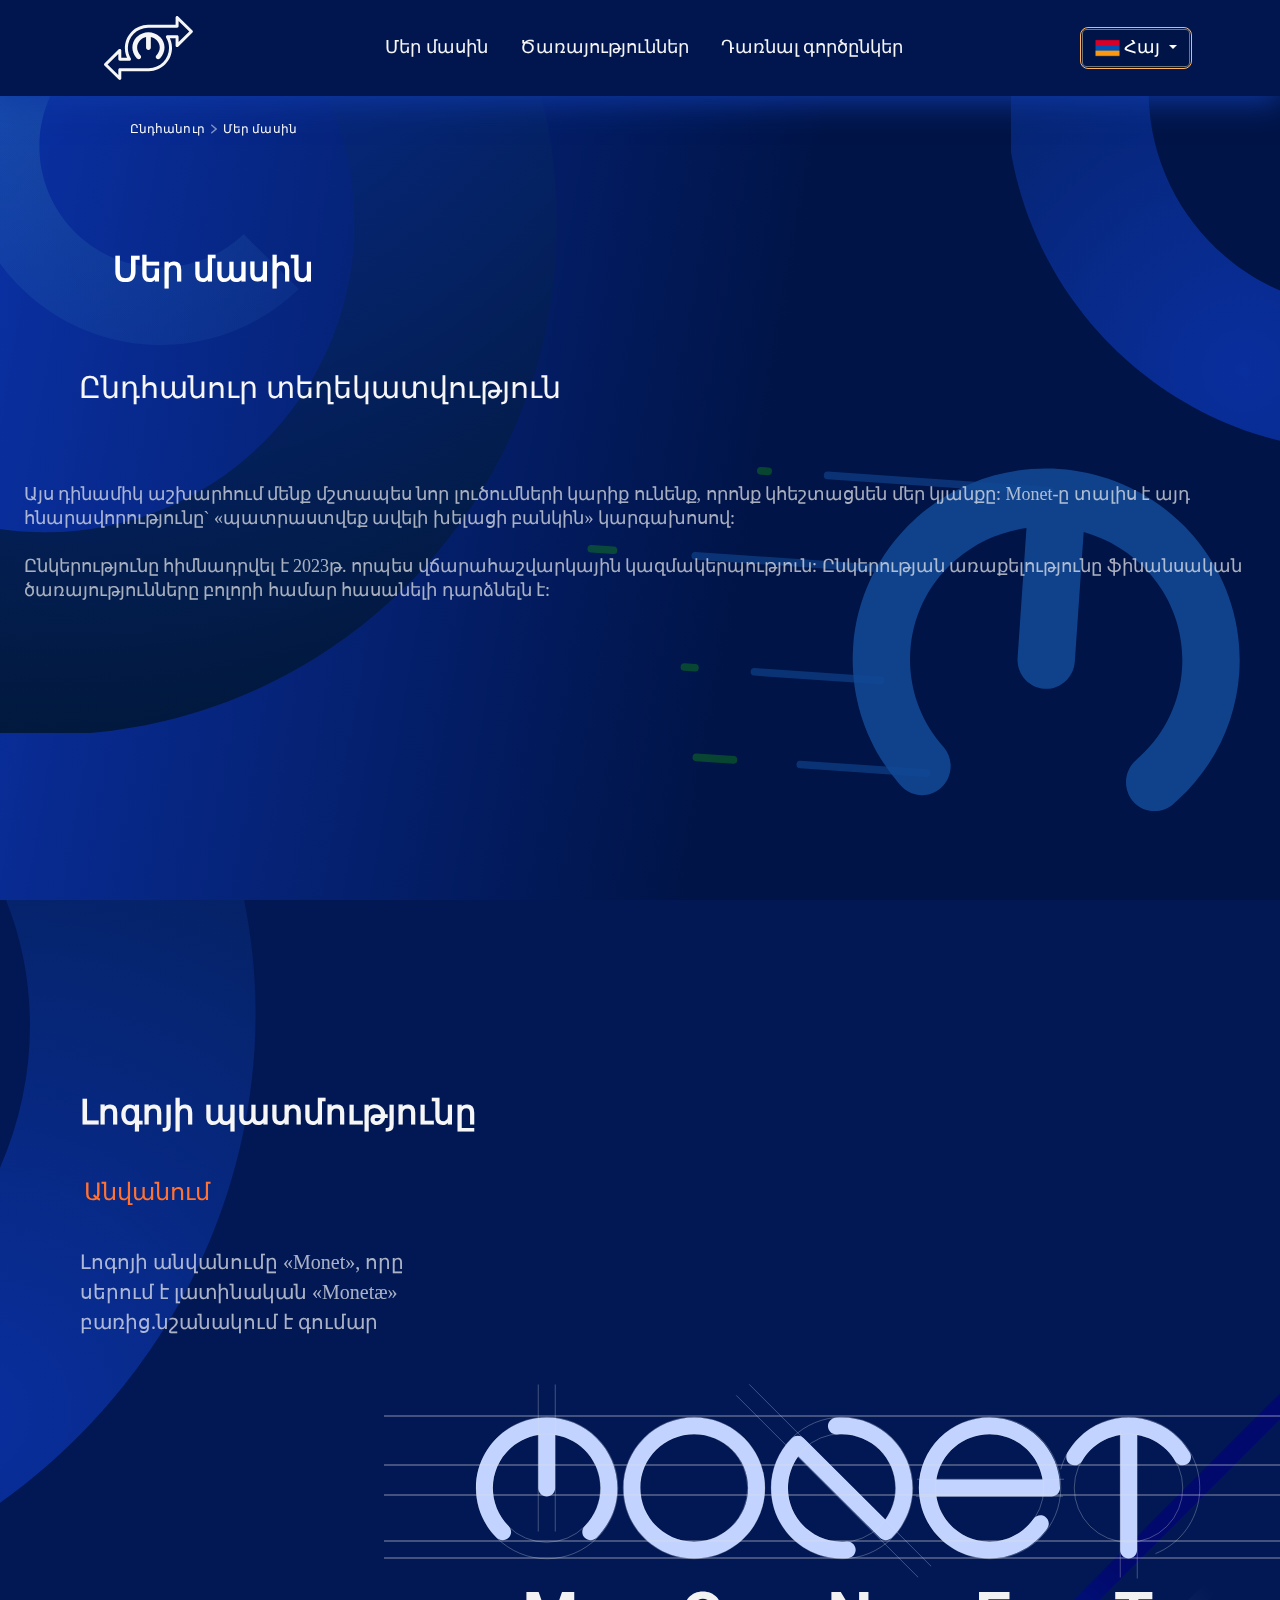
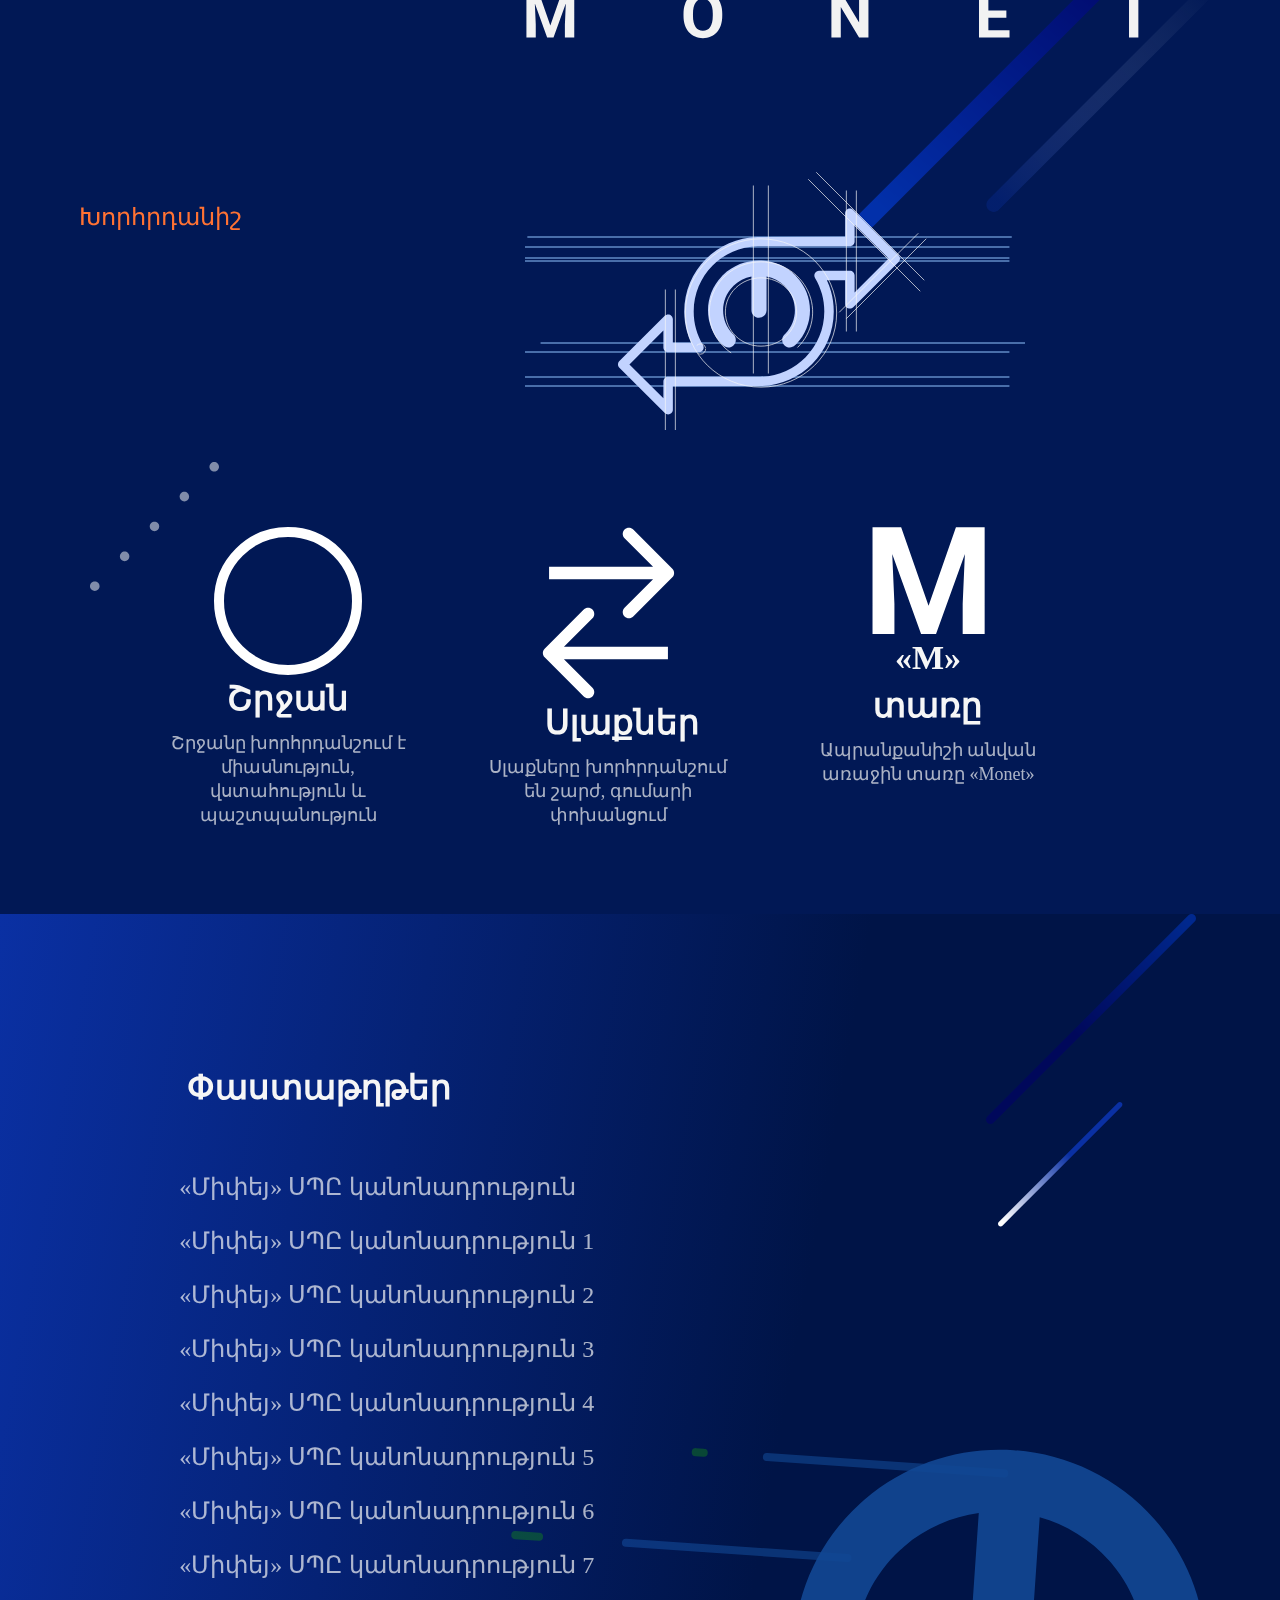
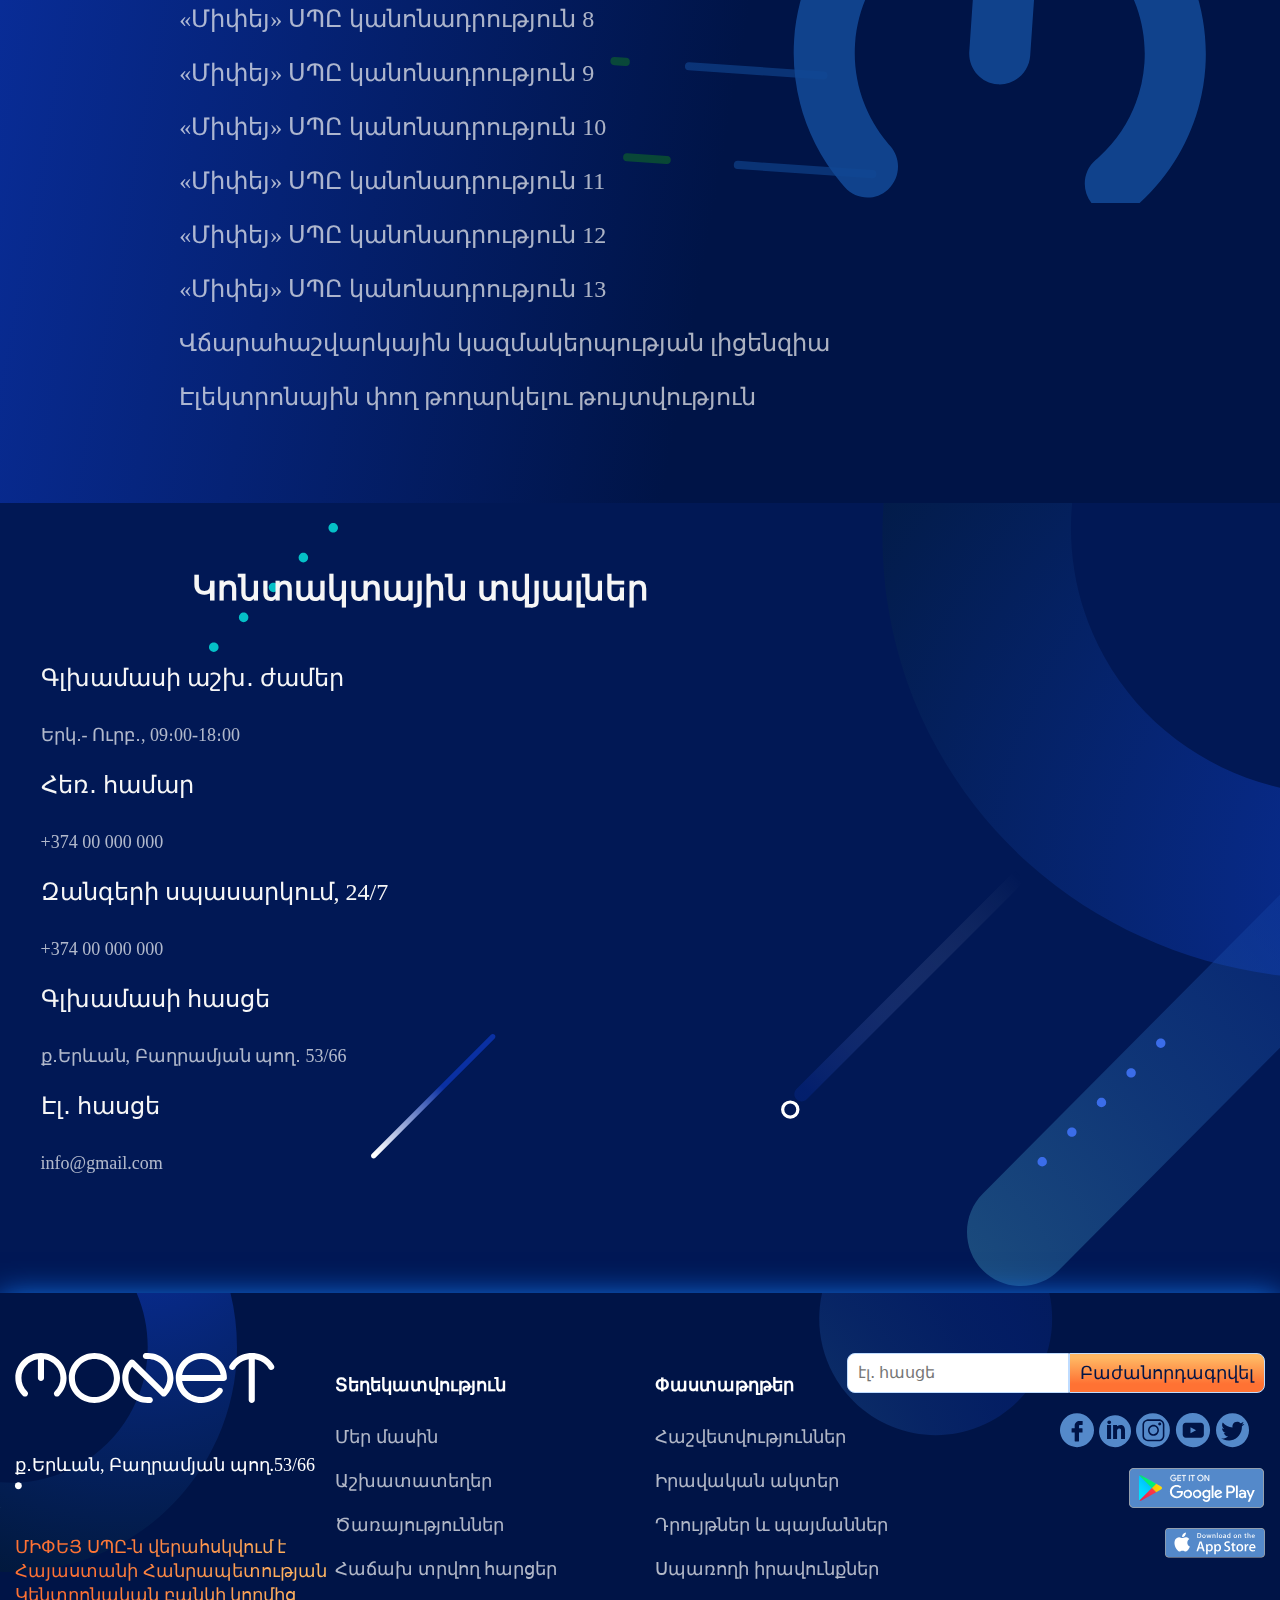
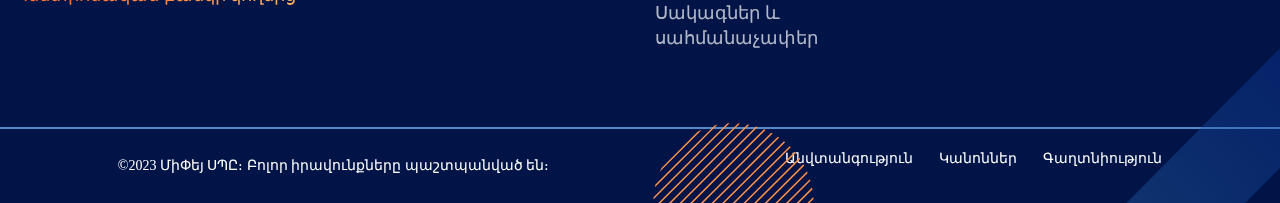
==== about.html @ 0ef6cd34 "kk" ====
<!DOCTYPE html>
<html lang="en">
  <head>
    <meta charset="UTF-8" />
    <meta name="viewport" content="width=device-width, initial-scale=1.0" />
    <link rel="stylesheet" href="./sources/Mardoto-Italic.glyphs" />
    <link rel="stylesheet" href="./sources/Mardoto-Roman.glyphs" />
    <link rel="icon" href="./img/LogoMonet.svg" type="Monet" />
    <link rel="stylesheet" href="./style/style.css" asp-append-version="true" />
    <link
      rel="stylesheet"
      href="./style/bootstrap.min.css"
      asp-append-version="true"
    />
    <title>Մեր մասին</title>
  </head>

  <body>
    <header class="wrapper-header">
      <div class="wrapper-navbar">
       
        <div class="logo">
          <a href="./index.html">
            <img src="./img/LogoMonet.svg" alt="Monet-logo" />
          </a>
        </div>
        <ul class="links">
          <li><a href="./about.html">Մեր մասին</a></li>
          <li><a href="#">Ծառայություններ</a></li>
          <li><a href="./partner.html">Դառնալ գործընկեր</a></li>
        </ul>
        <div class="dropdown">
          <button
            class="btn btn-secondary dropdown-toggle btn-oldClick"
            type="button"
            data-toggle="dropdown"
            aria-expanded="false"
          >
            <img src="./img/arm.svg" alt="/Flag/Armenia" />

            <span>Հայ</span>
          </button>
          <div class="dropdown-menu">
            <button class="dropdown-item" type="button">
              <img src="./img/us.svg" alt="/Flag/Armenia" />
              <span>Eng</span>
            </button>
            <button class="dropdown-item" type="button">
              <img src="./img/ru.svg" alt="/Flag/Armenia" />
              <span>Rus</span>
            </button>
          </div>
        </div>
        <div class="toggle-btn">
          <img src="./img/Frame65.png" alt="Menu-bars" class="openIcon" />
        </div>







        <div class="wrapper-dropdown-menu">
          <div class="wrapper-open-lenguage ">
            <div class="nav-toggle">
              <div class="toggle-botton">
              <img src="./img/Menuversion.png" alt="">
              </div>
            </div>
            
            <div class="overlay">
              <nav class="main-nav">
                <ul>
                  <li><a href="#">Home</a></li>
                  <li><a href="#">About</a></li>
                  <li><a href="#">Blog</a></li>
                  <li><a href="#">Work</a></li>
                  <li><a href="#">Contact</a></li>
                </ul>
              </nav>
            </div>
          </div>
        </div>
      </div>
    </header>

    <section class="container-about">
      <div class="wrapper-aboute">
        <div class="erapper-ellips-aboute"></div>
        <div class="wrapper-radius1"></div>
        <div class="wrapper-radius2"></div>
        <div class="wrapper-radius3"></div>
        <div class="container container-abouteClick">
          <div class="row">
            <div class="col-sm-4">
              <ul class="wrapper-abouteMenu">
                <li><a href="./index.html">Ընդհանուր</a></li>
                <li>
                  <img src="./img/aboute/slag001.svg" alt="/image/slag" />
                </li>
                <li><a href="./about.html">Մեր մասին</a></li>
              </ul>
            </div>
          </div>
        </div>
        <div class="wrapper-abouteFlex">
          <div class="container">
            <div class="row">
              <div class="col-sm-4 wrapper-abouteText">
                <h1>Մեր մասին</h1>
              </div>
            </div>
          </div>
          <div class="container">
            <div class="row">
              <div class="col-sm-6 wrapper-abouteOldInfo">
                <h1>Ընդհանուր տեղեկատվություն</h1>
              </div>
            </div>
          </div>
          <div class="container">
            <div class="row">
              <div class="col-sm-12 wrapper-abouteDinamick">
                <span
                  >Այս դինամիկ աշխարհում մենք մշտապես նոր լուծումների կարիք
                  ունենք, որոնք կհեշտացնեն մեր կյանքը: Monet-ը տալիս է այդ
                  հնարավորությունը` «պատրաստվեք ավելի խելացի բանկին» կարգախոսով:
                  <br />
                  <br />
                  Ընկերությունը հիմնադրվել է 2023թ. որպես վճարահաշվարկային
                  կազմակերպություն: Ընկերության առաքելությունը ֆինանսական
                  ծառայությունները բոլորի համար հասանելի դարձնելն է:</span
                >
              </div>
            </div>
          </div>
        </div>
      </div>
    </section>

    <section class="wrapper-memoLogo">
      <div class="content-logomem">
        <div class="wrapper-radius2001"></div>
        <div class="wrapper-radius2002"></div>
        <div class="wrapper-radius2003"></div>
        <div class="wrapper-radius2004"></div>
        <div class="container">
          <div class="wrapper-aboutLogo-info">
            <div class="container">
              <div class="row">
                <div class="col-sm-4 containerLogo-about">
                  <h1>Լոգոյի պատմությունը</h1>
                </div>
              </div>
            </div>
            <div class="container">
              <div class="row">
                <div class="col-sm-4 containerText-aboutLogo">
                  <h1>Անվանում</h1>
                </div>
              </div>
            </div>
            <div class="container">
              <div class="row">
                <div class="col-sm-4 content-colspanwrapper">
                  <span
                    >Լոգոյի անվանումը «Monet», որը սերում է լատինական «Monetæ»
                    բառից.նշանակում է գումար</span
                  >
                </div>
              </div>
            </div>
          </div>
          <div class="containerLogo-monet"></div>
          <div class="container">
            <div class="row">
              <div class="col-sm-12 content-Symbol">
                <h1>Խորհրդանիշ</h1>
              </div>
            </div>
          </div>
          <div class="wrapperSlag-Monet"></div>
          <div class="container-Gridthemolates">
            <div class="container">
              <div class="row row-cols-1 row-cols-sm-2 row-cols-md-4">
                <div class="col">
                  <div class="container">
                    <div class="row">
                      <div class="col colspanImage-flex">
                        <img
                          src="./img/aboute/borderRadius-ellips.svg"
                          alt="/imag/ellips"
                          class="aboutellips"
                        />
                      </div>
                      <div class="w-100"></div>
                      <div class="col contenrBorder-radiustext">
                        <h1>Շրջան</h1>
                      </div>
                      <div class="w-100"></div>
                      <div class="col colspanoll-conten">
                        <span
                          >Շրջանը խորհրդանշում է միասնություն, վստահություն և
                          պաշտպանություն</span
                        >
                      </div>
                    </div>
                  </div>
                </div>
                <div class="col">
                  <div class="container">
                    <div class="row">
                      <div class="col colspanImage-flex">
                        <img
                          src="./img/aboute/left-rigth.svg"
                          alt="/imag/ellips"
                          class="aboutellips"
                        />
                      </div>
                      <div class="w-100"></div>
                      <div class="col contenrBorder-radiustext">
                        <h1>Սլաքներ</h1>
                      </div>
                      <div class="w-100"></div>
                      <div class="col colspanoll-conten">
                        <span
                          >Սլաքները խորհրդանշում են շարժ, գումարի
                          փոխանցում</span
                        >
                      </div>
                    </div>
                  </div>
                </div>
                <div class="col">
                  <div class="container">
                    <div class="row">
                      <div class="col colspanImage-flex">
                        <img
                          src="./img/aboute/M.svg"
                          alt="/imag/ellips"
                          class="aboutellips"
                        />
                      </div>
                      <div class="w-100"></div>
                      <div class="col contenrBorder-radiustext">
                        <h1>«M» տառը</h1>
                      </div>
                      <div class="w-100"></div>
                      <div class="col colspanoll-conten">
                        <span>Ապրանքանիշի անվան առաջին տառը «Monet»</span>
                      </div>
                    </div>
                  </div>
                </div>
              </div>
            </div>
          </div>
        </div>
      </div>
    </section>

    <section class="container-documents">
      <div class="wrapper-about-document">
        <div class="wrapper-backImage">
          <div class="documentimage-content"></div>
          <div class="aboute-vector"></div>
          <div class="aboute-vectore1"></div>
        </div>
        <div class="wrapper-aboute-menuHub">
          <h1>Փաստաթղթեր</h1>
          <ul class="navbar-menu-aboute">
            <li>
              <a
                href="./կանոնադրություն/Charter_of_LLC_Mepay.pdf"
                download="Charter_of_LLC_Mepay_in_the_new_edition"
                >«Միփեյ» ՍՊԸ կանոնադրություն</a
              >
            </li>
            <li>
              <a
                href="./կանոնադրություն/Charter_of_LLC_Mepay_in_the_new_edition.pdf"
                download="/կանոնադրություն/Charter_of_LLC_Mepay_in_the_new_edition"
                >«Միփեյ» ՍՊԸ կանոնադրություն 1</a
              >
            </li>
            <li>
              <a
                href="./կանոնադրություն/Charter_of_LLC_Mepay_in_the_new_edition_2.pdf"
                download="/կանոնադրություն/Charter_of_LLC_Mepay_in_the_new_edition2.pdf"
                >«Միփեյ» ՍՊԸ կանոնադրություն 2</a
              >
            </li>
            <li>
              <a
                href="./կանոնադրություն/Charter_of_LLC_Mepay_in_the_new_edition_3.pdf"
                download="/կանոնադրություն/Charter_of_LLC_Mepay_in_the_new_edition2.pdf"
                >«Միփեյ» ՍՊԸ կանոնադրություն 3</a
              >
            </li>
            <li>
              <a
                href="./կանոնադրություն/Charter_of_LLC_Mepay_in_the_new_edition_4.pdf"
                download="/կանոնադրություն/Charter_of_LLC_Mepay_in_the_new_edition3.pdf"
                >«Միփեյ» ՍՊԸ կանոնադրություն 4</a
              >
            </li>
            <li>
              <a
                href="./կանոնադրություն/Charter_of_LLC_Mepay_in_the_new_edition_5.pdf"
                download="/կանոնադրություն/Charter_of_LLC_Mepay_in_the_new_edition4.pdf"
                >«Միփեյ» ՍՊԸ կանոնադրություն 5</a
              >
            </li>
            <li>
              <a
                href="./կանոնադրություն/Charter_of_LLC_Mepay_in_the_new_edition_6.pdf"
                download="/կանոնադրություն/Charter_of_LLC_Mepay_in_the_new_edition5.pdf"
                >«Միփեյ» ՍՊԸ կանոնադրություն 6</a
              >
            </li>
            <li>
              <a
                href="./կանոնադրություն/Charter_of_LLC_Mepay_in_the_new_edition_7.pdf"
                download="/կանոնադրություն/Charter_of_LLC_Mepay_in_the_new_edition6.pdf"
                >«Միփեյ» ՍՊԸ կանոնադրություն 7</a
              >
            </li>
            <li>
              <a
                href="./կանոնադրություն/Charter_of_LLC_Mepay_in_the_new_edition_8.pdf"
                download="/կանոնադրություն/Charter_of_LLC_Mepay_in_the_new_edition7.pdf"
                >«Միփեյ» ՍՊԸ կանոնադրություն 8</a
              >
            </li>
            <li>
              <a
                href="./կանոնադրություն/Charter_of_LLC_Mepay_in_the_new_edition_9.pdf"
                download="/կանոնադրություն/Charter_of_LLC_Mepay_in_the_new_edition8.pdf"
                >«Միփեյ» ՍՊԸ կանոնադրություն 9</a
              >
            </li>
            <li>
              <a
                href="./կանոնադրություն/Charter_of_LLC_Mepay_in_the_new_edition_10.pdf"
                download="/կանոնադրություն/Charter_of_LLC_Mepay_in_the_new_edition9.pdf"
                >«Միփեյ» ՍՊԸ կանոնադրություն 10</a
              >
            </li>
            <li>
              <a
                href="./կանոնադրություն/Charter_of_LLC_Mepay_in_the_new_edition_11.pdf"
                download="/կանոնադրություն/Charter_of_LLC_Mepay_in_the_new_edition10.pdf"
                >«Միփեյ» ՍՊԸ կանոնադրություն 11</a
              >
            </li>
            <li>
              <a
                href="./կանոնադրություն/Charter_of_LLC_Mepay_in_the_new_edition_12.pdf"
                download="/կանոնադրություն/Charter_of_LLC_Mepay_in_the_new_edition11.pdf"
                >«Միփեյ» ՍՊԸ կանոնադրություն 12</a
              >
            </li>
            <li>
              <a
                href="./կանոնադրություն/Charter_of_LLC_Mepay_in_the_new_edition_13.pdf"
                download="/կանոնադրություն/Charter_of_LLC_Mepay_in_the_new_edition12.pdf"
                >«Միփեյ» ՍՊԸ կանոնադրություն 13</a
              >
            </li>
            <li>
              <a
                href="./կանոնադրություն/License_for_money_transfer.pdf"
                download="կանոնադրություն/License_for_money_transfer"
                >Վճարահաշվարկային կազմակերպության լիցենզիա</a
              >
            </li>
            <li>
              <a
                href="./կանոնադրություն/Permission_to_issue_electronic_money.pdf"
                download="կանոնադրություն/Permission_to_issue_electronic_money"
                >Էլեկտրոնային փող թողարկելու թույտվություն</a
              >
            </li>
          </ul>
        </div>
      </div>
    </section>

    <section class="container-contacts">
      <div class="wrapper-contacts-info">
        <div class="container-contacts-image">
          <div class="wrapper-group0010"></div>
          <div class="wrapper-group0011"></div>
          <div class="wrapper-group0012"></div>
          <div class="wrapper-group0013"></div>
          <div class="wrapper-group0014"></div>
          <div class="wrapper-group0015"></div>
          <div class="wrapper-group0016"></div>
        </div>
        <div class="container-menu-hub">
          <h1>Կոնտակտային տվյալներ</h1>
          <div class="content-hub">
            <div class="container content-colibure wrapper-colibure-info">
              <div class="row">
                <div class="col content-cont">
                  <h1>Գլխամասի աշխ․ ժամեր</h1>
                </div>
                <div class="w-100"></div>
                <div class="col colibure-content">
                  <span>Երկ․- Ուրբ․, 09։00-18։00</span>
                </div>
              </div>
              <div class="row">
                <div class="col content-cont">
                  <h1>Հեռ․ համար</h1>
                </div>
                <div class="w-100"></div>
                <div class="col colibure-content">
                  <span>+374 00 000 000</span>
                </div>
              </div>
              <div class="row">
                <div class="col content-cont">
                  <h1>Զանգերի սպասարկում, 24/7</h1>
                </div>
                <div class="w-100"></div>
                <div class="col colibure-content">
                  <span>+374 00 000 000</span>
                </div>
              </div>
              <div class="row">
                <div class="col content-cont">
                  <h1>Գլխամասի հասցե</h1>
                </div>
                <div class="w-100"></div>
                <div class="col colibure-content">
                  <span>ք․Երևան, Բաղրամյան պող․ 53/66</span>
                </div>
              </div>
              <div class="row">
                <div class="col content-cont">
                  <h1>Էլ․ հասցե</h1>
                </div>
                <div class="w-100"></div>
                <div class="col colibure-content">
                  <span>info@gmail.com</span>
                </div>
              </div>
            </div>
          </div>
        </div>
      </div>
    </section>

    <footer>
      <div class="container-footer">
        <div class="container">
          <div class="row">
            <div class="col-sm-12 wrapper-content-navheader">
              <div class="container">
                <div class="row row-cols-1 row-cols-sm-2 row-cols-md-4">
                  <div class="col container-adress">
                    <a href="./index.html">
                      <img
                        src="./img/logo-monet-footer.svg"
                        alt="/image/logo-monet"
                        class="logo-monet-footer"
                    /></a>
                    <h3 class="wrapper-adress">ք․Երևան, Բաղրամյան պող.53/66</h3>
                    <h3 class="wrapper-company">
                      ՄԻՓԵՅ ՍՊԸ-ն վերահսկվում է Հայաստանի Հանրապետության
                      Կենտրոնական բանկի կողմից
                    </h3>
                  </div>
                  <div class="col container-footer-menuHub">
                    <h3>Տեղեկատվություն</h3>
                    <ul class="container-footer-menu">
                      <li><a href="./about.html">Մեր մասին</a></li>
                      <li><a href="#">Աշխատատեղեր</a></li>
                      <li><a href="#">Ծառայություններ</a></li>
                      <li><a href="./asked.html">Հաճախ տրվող հարցեր</a></li>
                    </ul>
                  </div>
                  <div class="col container-footer-menuHub">
                    <h3>Փաստաթղթեր</h3>
                    <ul class="container-footer-menu">
                      <li><a href="./reports.html">Հաշվետվություններ</a></li>
                      <li><a href="./lawpage.html">Իրավական ակտեր</a></li>
                      <li><a href="./conditions.html">Դրույթներ և պայմաններ</a></li>
                      <li><a href="./consum.html">Սպառողի իրավունքներ</a></li>
                      <li><a href="./limit.html">Սակագներ և սահմանաչափեր</a></li>
                    </ul>
                  </div>
                  <div class="col">
                    <div
                      class="row container-hub-flexDirect wrapper-flexDirect"
                    >
                      <div class="col-sm-12">
                        <form action="" class="container-menu-form">
                          <input
                            type="email"
                            placeholder="էլ․ հասցե"
                            class="container-input-email"
                          />
                          <button><span>Բաժանորդագրվել</span></button>
                        </form>
                      </div>
                      <div class="col-sm-12">
                        <div class="container">
                          <div class="row row-cols-auto">
                            <div
                              class="col wrapper-hub-direction container-googleplay"
                            >
                              <a href="#">
                                <img
                                  src="./img/hub/facbook.svg"
                                  alt="/image/facebook"
                                  class="wrapper-facebook"
                                />
                              </a>
                              <a href="#">
                                <img
                                  src="./img/hub/linkdlin.svg"
                                  alt="/image/Linkdlin"
                                  class="wrapper-Linkdlin"
                                />
                              </a>
                              <a href="#">
                                <img
                                  src="./img/hub/instagram.svg"
                                  alt="/image/Instagram"
                                  class="wrapper-instagram"
                                />
                              </a>
                              <a href="#">
                                <img
                                  src="./img/hub/youtube.svg"
                                  alt="/image/Youtube"
                                  class="wrapper-youtube"
                                />
                              </a>
                              <a href="#">
                                <img
                                  src="./img/hub/twiter.svg"
                                  alt="/image/Twiter"
                                  class="wrapper-twiter"
                                />
                              </a>
                            </div>
                          </div>
                        </div>
                      </div>
                      <div class="col-sm-12 container-googleplay">
                        <a href="#">
                          <img
                            src="./img/hub/a.obv7nw-0.svg"
                            alt="/image/GooglePlay"
                            class="wrapper-googlePlay"
                          />
                        </a>
                      </div>
                      <div class="col-sm-12 container-googleplay">
                        <a href="#">
                          <img src="./img/hub/ff.svg" alt="/image"  class="hub-icon"/>
                        </a>
                      </div>
                    </div>
                  </div>
                </div>
              </div>
            </div>
            <div class="col-sm-12 wrapper-content-lineFotter"></div>
            <div class="col-sm-12 container-footer-textEnd">
              <span>©2023 ՄիՓեյ ՍՊԸ։ Բոլոր իրավունքները պաշտպանված են։</span>
              <ul class="footer-menu-hub">
                <li>
                  <a href="#">Անվտանգություն</a>
                </li>
                <li>
                  <a href="#">Կանոններ</a>
                </li>
                <li>
                  <a href="#">Գաղտնիություն</a>
                </li>
              </ul>
            </div>
          </div>
        </div>
        <img
          src="./img/fulelips.svg"
          alt="/image/footer"
          class="footer-images"
        />
        <img
          src="./img/footer-line.svg"
          alt="/image/line"
          class="footer-line"
        />
        <img
          src="./img/footer-radius.svg"
          alt="/image/radius"
          class="footer-radius"
        />
        <img
          src="./img/footer-end.svg"
          alt="/image/border"
          class="footer-end"
        />
      </div>
    </footer>
    <script src='./script/jquery-2.2.4.min.js'></script>
    <script src="./script/script.js" asp-append-version="true"></script>
    <script
      src="./script/jquery.slim.min.js"
      asp-append-version="true"
    ></script>
    <script src="./script/popper.min.js" asp-append-version="true"></script>
    <script src="./script/bootstrap.min.js" asp-append-version="true"></script>
  </body>
</html>
---- style/style.css ----
* {
  margin: 0;
  padding: 0;
  box-sizing: border-box;
}

li {
  list-style: none;
}

a {
  text-decoration: none;
}

.wrapper-header {
  position: relative;
  width: 100%;
  padding: 0.2rem rem;
  background: #01164e;
  box-shadow: 0px 4px 30px 0px #0f3aa6;
  z-index: 2;
}

.logo {
  cursor: pointer;
}

.logo a img {

  pointer-events: none;
  padding: 16px 16px;
}

.links li a {
  font-family: Montserrat arm;
  font-size: 18px;
  font-weight: 500;
  line-height: 22px;
  letter-spacing: 0em;
  text-align: left;
  color: #f6f6f6;
  text-decoration: none;
}

.links {
  margin-bottom: 0 !important;
}

.links li:hover a {
  color: #ffb763;
}

.links li:active a {
  color: #ff7233;
}

.wrapper-navbar {
  display: flex;
  align-items: center;
  justify-content: space-around;
  width: 100%;
  margin: 0 auto;
}

.wrapper-navbar .links {
  display: flex;
  gap: 2rem;
}

.wrapper-navbar .toggle-btn {
  cursor: pointer;
  display: none;
}

.dropdown-toggle span {
  font-family: Montserrat arm;
  font-size: 18px;
  font-weight: 500;
  line-height: 22px;
  letter-spacing: 0em;
  text-align: left;
  color: #ffffff;
}

.dropdown {
  background: linear-gradient(0deg, #001447, #001447),
    linear-gradient(0deg, #ffffff, #ffffff) !important;
  border: 1px solid #ffffff !important;
  border-radius: 8px !important;
  padding: 1px;
}

.dropdown {
  border: 1px solid #ffb25f !important;
}

.dropdown:hover {
  background: #ffb25f !important;
  border: 1px solid #ffb25f !important;
}

.dropdown:hover span {
  color: #001447;
}

.btn.btn-secondary {
  background: none !important;
}

.dropdown-menu {
  min-width: 7rem !important;
  transform: translate3d(0px, 43px, 0px);
  background: #ffffff !important;
  border: 1px solid #ffffff !important;
  border-radius: 8px !important;
  padding: 1px;
  text-align: center !important;
}

.dropdown-item span {
  width: 36px;
  min-height: 20px;
  font-family: Montserrat arm;
  font-size: 18px;
  font-weight: 500;
  line-height: 20px;
  letter-spacing: 0em;
  text-align: left;
  color: #212121;

}

.dropdown-item:hover {
  background: #FFB25F !important;
  border: 1px solid #FFB25F !important;
  border-radius: 5px !important;
}

.wrapper-dropdown-menu {
  position: absolute;
  right: 0;
  top: 70px;
  width: calc(80%);
  height: 0;
  background: #001447;
  overflow: hidden;
  transition: all 0.5s ease-in-out;
}

.wrapper-dropdown-menu.open {
  height: calc(85vh);
}

.closeIcon {
  display: none;
}




.wrapper-open-lenguage {
  display: flex;
  align-items: center;
  flex-direction: row-reverse;
  justify-content: space-between;
  padding: 15px 20px;
}

.wrapper-open-lenguage .dropdown-toggle {
  background: linear-gradient(0deg, #001447, #001447),
    linear-gradient(0deg, #ffffff, #ffffff) !important;
  border: 1px solid #ffffff !important;
  border-radius: 8px !important;
  padding: 1px;
}

.wrapper-open-lenguage .dropdown-toggle:hover {
  background: #ffb25f !important;
  border: 1px solid #ffb25f !important;
}

.closeIcon {
  cursor: pointer;
}

.wrapper-background {
  width: 100%;
  min-height: 739px;
  background-image: url(../img/background.svg);
  background-position: center;
  background-size: cover;
  background-repeat: no-repeat;
  position: relative;
  top: 0;
  left: 0;
  overflow: hidden;
}

.container-vector1 {
  position: absolute;
  width: 268px;
  top: 0;
  left: 0;
  pointer-events: none;
}

.container-vector2 {
  position: absolute;
  left: 0px;
  top: 0px;
  width: 480px;
  pointer-events: none;
}

.container-group {
  position: absolute;
  top: 40%;
  left: 53px;
  pointer-events: none;
}

.container-block-welcome {
  display: flex;
  flex-direction: column;
  align-items: flex-start;
  gap: 25px;
  position: absolute;
  top: 15%;
  left: 13%;
}

.container-block-welcome h3 {
  width: 639px;
  font-family: Montserrat arm;
  font-size: 48px;
  font-weight: 700;
  line-height: 59px;
  letter-spacing: 0em;
  text-align: left;
  z-index: 4;
  color: #f6f6f6;
  z-index: 1;
}

.container-block-welcome h2 {
  font-family: Montserrat arm;
  font-size: 48px;
  font-weight: 700;
  line-height: 56px;
  letter-spacing: 0em;
  text-align: left;
  color: #f6f6f6;
}

.container-welcome-text {
  display: flex;
  flex-direction: column;
  justify-content: flex-start;
  align-items: flex-start;
}

.container-block-welcome span {
  width: 500px;
  font-family: Montserrat arm;
  font-size: 20px;
  font-weight: 400;
  line-height: 26px;
  letter-spacing: 0.01em;
  text-align: left;
  color: #f6f6f6;
}

.container-block-welcome button {
  width: 288px;
  height: 44px;
  padding: 12px, 32px, 12px, 32px;
  border: none;
  border-radius: 32px;
  background: linear-gradient(180deg, #ffb763 10.52%, #ff7233 78.75%);
}

.container-block-welcome:hover button {
  background: #ffb25f;
}

.container-vector3 {
  width: 346.45px;
  height: 346.45px;
  flex-shrink: 0;
  position: absolute;
  left: 39%;
  background-blend-mode: overlay;
  mix-blend-mode: overlay;
  bottom: 81%;
  pointer-events: none;
}

.container-vector4 {
  position: absolute;
  left: 49%;
  bottom: 98%;
  pointer-events: none;
}

.container-vector5 {
  position: absolute;
  top: 25%;
  left: 46%;
  pointer-events: none;
}

.container-img-vector6 {
  width: 620px;
  height: 620px;
  background-image: url(../img/22222.svg);
  background-repeat: no-repeat;
  background-size: cover;
  background-position: right;
  position: relative;
  left: 49%;
  top: 187px;
  overflow: hidden;
  z-index: 1;
}

.container-vector9 {
  position: absolute;
  top: 73%;
  left: 28%;
  pointer-events: none;
}

.container-vector13 {
  position: absolute;
  left: 83%;
  bottom: 142px;
  z-index: 20;
  pointer-events: none;
}

.container-vector14 {
  position: absolute;
  bottom: 77%;
  left: 85%;
  width: 364px;
  pointer-events: none;
}

.container-working {
  position: relative;
  width: 100%;
  min-height: 550px;
  background-image: url(../img/121114.svg);
  background-repeat: no-repeat;
  background-size: cover;
  background-position: center;
  z-index: 1;
}

.container-position-flex {
  position: relative;
  top: 117px;
  display: flex;
  flex-direction: column;
  align-items: center;
  gap: 30px;
}

.container-boot-top span {
  width: 159px;
  font-family: Montserrat arm;
  font-size: 20px;
  font-weight: 500;
  line-height: 30px;
  letter-spacing: 0em;
  text-align: left;
  color: #f6f6f6;
}

.container-frame1 h3 {
  width: 397px;
  font-family: Montserrat arm;
  font-size: 34px;
  font-weight: 600;
  line-height: 48px;
  letter-spacing: 0em;
  text-align: center;
  color: #f6f6f6;
}

.container-col-left {
  display: flex;
  flex-direction: column;
  align-items: center;
  justify-content: center;
  gap: 8px;
}

.container-col-left h3 {
  width: 135px;
  font-family: Montserrat arm;
  font-size: 24px;
  font-weight: 500;
  line-height: 34px;
  letter-spacing: 0em;
  text-align: center;
  color: #b3dd62;
}

.content-hiden {
  overflow: hidden;
}

.container-col-left span {
  width: 244px;
  font-family: Montserrat arm;
  font-size: 18px;
  font-weight: 400;
  line-height: 24px;
  letter-spacing: 0em;
  text-align: center;
  color: #ffffffb2;
}

.container-col-left1 {
  display: flex;
  flex-direction: column;
  justify-content: center;
  align-items: center;
  gap: 8px;
}

.container-col-left1 h3 {
  width: 228px;
  font-family: Montserrat arm;
  font-size: 24px;
  font-weight: 500;
  line-height: 34px;
  letter-spacing: 0em;
  text-align: center;
  color: #b3dd62;
}

.container-col-left1 span {
  width: 317px;
  font-family: Montserrat arm;
  font-size: 18px;
  font-weight: 400;
  line-height: 24px;
  letter-spacing: 0em;
  text-align: center;
  color: #ffffffb2;
}

.container-col-left2 {
  display: flex;
  flex-direction: column;
  align-items: center;
  justify-content: center;
  gap: 8px;
}

.container-col-left2 h3 {
  width: 101px;
  font-family: Montserrat arm;
  font-size: 24px;
  font-weight: 500;
  line-height: 34px;
  letter-spacing: 0em;
  text-align: center;
  color: #b3dd62;
}

.container-col-left2 span {
  width: 294px;
  font-family: Montserrat arm;
  font-size: 18px;
  font-weight: 400;
  line-height: 24px;
  letter-spacing: 0em;
  text-align: center;
  color: #ffffffb2;
}

.col-sm {
  padding-right: 0 !important;
  padding-left: 0 !important;
}

.content-flex {
  align-items: center;
}

.container-vector30 {
  position: absolute;
  left: 72%;
  bottom: 7%;
  pointer-events: none;
}

.container-vector31 {
  position: absolute;
  left: 55%;
  top: 83%;
  width: 85px;
  pointer-events: none;
}

.container-vector32 {
  position: absolute;
  bottom: 78%;
  left: 12%;
  pointer-events: none;
}

.container-vector33 {
  position: absolute;
  bottom: 80%;
  left: 27%;
  pointer-events: none;
}

.wrapper-section-vectors {
  width: 100%;
  min-height: 880px;
  background-image: url(../img/vector-section1.svg);
  background-position: center;
  background-size: cover;
  background-repeat: no-repeat;
  position: relative;
}

.wrapper-image-logo {
  position: relative;
}

.wrapper-info-ellips {
  position: relative;
  width: 575px;
  left: 50%;
  top: 300px;
}

.container-ellips-image {
  position: absolute;
  top: 76px;
  left: 5%;
  pointer-events: none;
}

.wrapper-info-ellips h3 {
  width: 575px;
  font-family: Montserrat arm;
  font-size: 34px;
  font-weight: 600;
  line-height: 48px;
  letter-spacing: 0em;
  text-align: left;
  color: #ffffff;
}

.wrapper-info-ellips span {
  width: 518px;
  font-family: Montserrat arm;
  font-size: 20px;
  font-weight: 400;
  line-height: 30px;
  letter-spacing: 0em;
  text-align: left;
  color: #ffffffb2;
}

.container-vector39 {
  position: absolute;
  top: 69%;
  left: 46%;
  pointer-events: none;
}

.container-vector40 {
  position: absolute;
  left: 77%;
  bottom: 65%;
  width: 244px;
  pointer-events: none;
}

.container-vector41 {
  position: absolute;
  left: 81%;
  top: 183px;
  width: 100px;
  pointer-events: none;
}

.container-vector42 {
  position: absolute;
  width: 300px;
  top: 85%;
  left: 73%;
  z-index: 2;
  pointer-events: none;
}

.container-vector36 {
  position: absolute;
  top: 95%;
  left: 138px;
  z-index: 2;
  pointer-events: none;
}

.wrapper-section3 {
  display: flex;
  flex-direction: column;
  width: 100%;
  position: relative;
  overflow: hidden;
  background: linear-gradient(99.81deg, #0a30a3 -0.37%, #001447 55.23%);
}

.container-radius,
.container-radius2,
.container-radius3 {
  pointer-events: none;
}

.wrapper-section3-content {
  width: 100%;
  display: flex;
  align-items: center;
  padding-inline: 50px;
  flex-wrap: wrap;
  justify-content: space-around;
}

.werapper-content-col {
  display: flex;
  flex-direction: column;
  align-items: flex-start;
  gap: 24px;
}

.werapper-content-col h3 {
  width: 635px;
  font-family: Montserrat arm;
  font-size: 30px;
  font-weight: 500;
  line-height: 42px;
  letter-spacing: 0em;
  text-align: left;
  color: #b3dd62;
  z-index: 1;
}

.werapper-content-col>span {
  width: 500px;
  font-family: Montserrat arm;
  font-size: 20px;
  font-weight: 400;
  line-height: 30px;
  letter-spacing: 0em;
  text-align: left;
  color: #ffffffb2;
  z-index: 1;
}

.wrapper-image-people1 {
  width: 580px;
  z-index: 1;
  pointer-events: none;
}

.wrapper-image-people2 {
  width: 692px;
  z-index: 1;
  pointer-events: none;
}

.wrapper-image-people3 {
  width: 528px;
  z-index: 1;
  pointer-events: none;
}

.vector-svg {
  position: absolute;
  width: 182px;
  top: 76%;
}

.vector-svg1 {
  position: absolute;
  top: 88%;
  left: 205px;
  z-index: 0;
}

.vector-svg2 {
  position: absolute;
  top: 84%;
  left: 58%;
}

.vector-svg3 {
  position: absolute;
  width: 200px;
  top: 88%;
  left: 82%;
}

.vector-svg4 {
  position: absolute;
  width: 100px;
  top: 44%;
  left: 88%;
}

.wrapper-smoll-content {
  width: 100%;
  background: #011855;
  min-height: 666px;
  position: relative;
  overflow: hidden;
}

.wrapper-smoll-text h3 {
  width: 100%;
  font-family: Montserrat arm;
  font-size: 34px;
  font-weight: 600;
  line-height: 48px;
  letter-spacing: 0em;
  text-align: center;
  color: #ffffff;
}

.container-svg {
  display: flex;
  flex-direction: column;
  align-items: center;
  justify-content: center;
  gap: 10px;
}

.SvgGroup1 {
  width: 123px;
  pointer-events: none;
}

.container-svg h3 {
  width: 77px;
  font-family: Montserrat arm;
  font-size: 24px;
  font-weight: 500;
  line-height: 34px;
  letter-spacing: 0em;
  text-align: center;
  color: #b3dd62;
}

.container-svg span {
  width: 324px;
  font-family: Montserrat arm;
  font-size: 18px;
  font-weight: 400;
  line-height: 24px;
  letter-spacing: 0em;
  text-align: center;
  color: #ffffffb2;
}

.SvgGroup2 {
  width: 98px;
  pointer-events: none;
}

.SvgGroup3 {
  width: 88px;
  pointer-events: none;
}

.wrapper-smoll-content .container>.row {
  align-items: center;
  justify-content: center;
  padding-top: 100px;
}

.wrapper-svggroup {
  width: 129px;
  position: absolute;
  top: 301px;
  right: 90%;
  pointer-events: none;
}

.wrapper-svggroup2 {
  width: 129px;
  position: absolute;
  bottom: 78%;
  left: 55%;
  pointer-events: none;
}

.wrapper-svggroup3 {
  position: absolute;
  width: 445px;
  flex-shrink: 0;
  background-blend-mode: overlay;
  mix-blend-mode: overlay;
  left: 79%;
  bottom: 121px;
  pointer-events: none;
}

.wrapper-svggroup4 {
  position: absolute;
  width: 346px;
  left: 89%;
  bottom: 31%;
  pointer-events: none;
}

.wrapper-colleg {
  position: relative;
  width: 100%;
  min-height: 688px;
  background: linear-gradient(99.81deg, #0a30a3 -0.37%, #001447 55.23%);
  overflow: hidden;
}

.container-casio {
  display: flex;
  justify-content: center;
  align-items: center;
  padding-top: 80px;
}

.container-casio h3 {
  width: 385px;
  font-family: Montserrat arm;
  font-size: 34px;
  font-weight: 600;
  line-height: 48px;
  letter-spacing: 0em;
  text-align: center;
  color: #ffffff;
}

.content.container-content>.wrapper-content-container {
  display: flex;
  flex-direction: column;
  align-items: center;
  min-height: 400px;
  padding-top: 100px;
  gap: 38px;
}

.container-button-click {
  display: flex;
  align-items: center;
  justify-content: center;
}

.container-button-click button {
  width: 293px;
  height: 44px;
  padding: 7px 32px 7px 32px;
  border-radius: 32px;
  background: linear-gradient(180deg, #ffb763 10.52%, #ff7233 78.75%);
  font-family: Montserrat arm;
  font-size: 18px;
  font-weight: 600;
  line-height: 24px;
  letter-spacing: 0em;
  text-align: center;
  color: #001447;
  border: none;
}

.container-button-click:hover button {
  background: #ffb25f;
}

.wrapper-casio {
  pointer-events: none;
}

.vector-svg30 {
  position: absolute;
  width: 620px;
  bottom: 64%;
  left: 78%;
  pointer-events: none;
}

.container-group101 {
  position: absolute;
  width: 274px;
  pointer-events: none;
}





.tall {
  height: 2000px;
  width: 100%;
  margin-top: 100px;
  font-size: 100px;
  margin-left: 10px;
}

.overlay {
  width: calc(80%);
  min-height: 100vh;
  position: fixed;
  z-index: 1;
  background: #001447;

  left: 0;
  top: 0;
  right: 0;
  bottom: 0;
  opacity: 0;
  pointer-events: none;
  transition: all 300ms ease-in-out;
}

.overlay .main-nav {
  width: 100%;
  margin: 100px 0 0 20px;
  position: absolute;
  top: 20%;
  transition: all 300ms ease-in-out;
}

.overlay .main-nav li {
  font-size: 40px;
  padding: 10px;
  width: auto;
}

.overlay .main-nav li a {
  color: white;
}

.nav-toggle {
  position: fixed;
  top: 35px;
}

.nav-toggle.is-active+.overlay {
  opacity: 1;
  pointer-events: auto;

}

.nav-toggle.is-active+.overlay .main-nav {
  top: 0%;
}

























/* Մեր մասին About section start */
.container-about {
  width: 100%;
  overflow: hidden;
  background: linear-gradient(100.09deg, #0A30A3 0%, #001447 58.57%);
}

.wrapper-aboute {
  position: relative;
  width: 100%;
  min-height: 804px;
  z-index: 1;
}

.erapper-ellips-aboute {
  width: 557px;
  min-height: 660px;
  position: absolute;
  background-image: url(../img/aboute/radius5050.svg);
  background-position: center;
  background-repeat: no-repeat;
  background-size: cover;
  bottom: 167px;
}

.wrapper-bacasked {
  bottom: 45%;
}

.wrapper-radius1 {
  width: 299px;
  min-height: 249px;
  position: absolute;
  background-image: url(../img/aboute/radius01.svg);
  background-size: cover;
  background-repeat: no-repeat;
  background-position: center;
}

.wrapper-radius2 {
  width: 399px;
  min-height: 356px;
  position: absolute;
  background-image: url(../img/aboute/radius2.svg);
  background-position: center;
  background-size: cover;
  background-repeat: no-repeat;
  left: 79%;
}

.wrapper-radius3 {
  position: absolute;
  width: 677px;
  min-height: 370px;
  background-image: url(../img/aboute/radius03.svg);
  background-position: center;
  background-size: cover;
  background-repeat: no-repeat;
  top: 43%;
  left: 45%;
}

.container-abouteClick {
  padding: 20px 0;
}

.wrapper-abouteFlex {
  width: 100%;
  display: flex;
  flex-direction: column;
  flex-wrap: wrap;
  justify-content: center;
  align-content: center;
  gap: 65px;
  padding: 70px 0;
}

.wrapper-abouteMenu {
  display: flex;
  align-items: center;
  justify-content: center;
  gap: 6px;
}

.wrapper-abouteMenu li a {
  width: 75px;
  font-family: Montserrat arm;
  font-size: 12px;
  font-weight: 400;
  line-height: 15px;
  letter-spacing: 0.01em;
  text-align: center;
  color: #FFFFFF;
  cursor: pointer;
  text-decoration: none;
}

.wrapper-abouteMenu li:hover a {
  color: #FFB763;
}

.wrapper-abouteMenu li:active a {
  color: #FF7233;
}

.wrapper-abouteText {
  display: flex;
  align-items: center;
  justify-content: flex-end;
}

.wrapper-abouteText h1 {
  width: 435px;
  font-family: Montserrat arm;
  font-size: 34px;
  font-weight: 600;
  line-height: 48px;
  letter-spacing: 0em;
  text-align: center;
  color: #FFFFFF;

}

.wrapper-abouteOldInfo {
  display: flex;
  align-items: center;
  justify-content: center;
}

.wrapper-abouteOldInfo h1 {
  width: 498px;
  font-family: Montserrat arm;
  font-size: 30px;
  font-weight: 500;
  line-height: 42px;
  letter-spacing: 0em;
  text-align: center;
  color: #F6F6F6;

}

.wrapper-abouteDinamick {
  display: flex;
  align-items: center;
  justify-content: center;
}

.wrapper-abouteDinamick span {
  width: 1233px;
  font-family: Montserrat arm;
  font-size: 18px;
  font-weight: 400;
  line-height: 24px;
  letter-spacing: 0em;
  text-align: left;
  color: #F2F2F2B2;

}

.wrapper-memoLogo {
  width: 100%;
  overflow: hidden;
}

.content-logomem {
  width: 100%;
  min-height: 1614px;
  background: #011855;
  position: relative;
}

.wrapper-radius2001 {
  width: 419px;
  min-height: 1071px;
  position: absolute;
  background-image: url(../img/aboute/radius2001.svg);
  background-position: center;
  background-repeat: no-repeat;
  background-size: cover;
  right: 80%;
  bottom: 58%;
}

.wrapper-radius2002 {
  width: 445px;
  min-height: 445px;
  width: 443.99px;
  background-image: url(../img/aboute/radius2002.svg);
  background-position: center;
  background-size: cover;
  background-repeat: no-repeat;
  position: absolute;
  top: 30%;
  left: 67%;
  background-blend-mode: overlay;
  mix-blend-mode: overlay;
}

.wrapper-radius2003 {
  width: 347px;
  min-height: 347px;
  background-image: url(../img/aboute/radius2003.svg);
  background-position: center;
  background-repeat: no-repeat;
  background-size: cover;
  position: absolute;
  left: 77%;
  top: 35%;
}

.wrapper-radius2004 {
  position: absolute;
  width: 129px;
  min-height: 129px;
  background-image: url(../img/aboute/radius2004.svg);
  background-repeat: no-repeat;
  background-size: cover;
  background-position: center;
  top: 72%;
  left: 90px;
}

.wrapper-aboutLogo-info {
  width: 100%;
  display: flex;
  flex-direction: column;
  gap: 30px;
  padding: 90px 0;
  position: absolute;
  top: 99px;
  left: 65px;
}

.containerLogo-about {
  display: flex;
  align-items: center;
  justify-content: flex-start;
}

.containerLogo-about h1 {
  width: 430px;
  min-height: 48px;
  font-family: Montserrat arm;
  font-size: 34px;
  font-weight: 600;
  line-height: 48px;
  letter-spacing: 0em;
  text-align: center;
  color: #F6F6F6;


}

.containerText-aboutLogo {
  display: flex;
  align-items: center;
  justify-content: flex-start;
}

.content-colspanwrapper {
  display: flex;
  align-items: center;
  justify-content: center;
}

.containerText-aboutLogo h1 {
  width: 134px;
  min-height: 34px;
  font-family: Montserrat arm;
  font-size: 24px;
  font-weight: 500;
  line-height: 34px;
  letter-spacing: 0em;
  text-align: center;

  color: #FF7233;

}

.content-colspanwrapper span {
  width: 772px;
  min-height: 60px;
  font-family: Montserrat arm;
  font-size: 20px;
  font-weight: 500;
  line-height: 30px;
  letter-spacing: 0em;
  text-align: left;
  color: #F6F6F6B2;

}

.containerLogo-monet {
  flex-wrap: wrap;
  width: 908px;
  min-height: 269px;
  position: absolute;
  background-image: url(../img/aboute/monetLogo.svg);
  background-size: cover;
  background-repeat: no-repeat;
  background-position: center;
  top: 30%;
  left: 30%;
}

.content-Symbol {
  top: 900px;
  left: 43px;
}

.content-Symbol h1 {
  width: 175px;
  min-height: 34px;
  font-family: Montserrat arm;
  font-size: 24px;
  font-weight: 500;
  line-height: 34px;
  letter-spacing: 0em;
  text-align: center;
  color: #FF7233;

}

.wrapperSlag-Monet {
  width: 500px;
  min-height: 258px;
  background-image: url(../img/aboute/slagMonet.svg);
  background-position: center;
  background-repeat: no-repeat;
  background-size: cover;
  position: absolute;
  top: 54%;
  left: 41%;
}

.container-Gridthemolates {
  width: 100%;
  position: absolute;
  top: 76%;
  left: 10%;
}

.colspanImage-flex {
  display: flex;
  align-items: center;
  justify-content: center;
}

.contenrBorder-radiustext {
  display: flex;
  align-items: center;
  justify-content: center;
}

.colspanoll-conten {
  display: flex;
  align-items: center;
  justify-content: center;
}

.aboutellips {
  pointer-events: none;
}

.contenrBorder-radiustext h1 {
  width: 127px;
  min-height: 48px;
  font-family: Montserrat arm;
  font-size: 34px;
  font-weight: 600;
  line-height: 48px;
  letter-spacing: 0em;
  text-align: center;
  color: #F6F6F6;

}

.colspanoll-conten span {
  width: 283px;
  min-height: 72px;
  font-family: Montserrat arm;
  font-size: 18px;
  font-weight: 400;
  line-height: 24px;
  letter-spacing: 0em;
  text-align: center;
  color: #F6F6F6B2;

}

.container-documents {
  width: 100%;
  overflow: hidden;
}

.wrapper-about-document {
  width: 100%;
  min-height: 1189px;
  background: linear-gradient(100.09deg, #0A30A3 0%, #001447 58.57%);
  position: relative;
}

.wrapper-backImage {
  position: relative;
  width: 100%;
}

.documentimage-content {
  width: 210px;
  min-height: 210px;
  background-image: url(../img/aboute/documentimage.svg);
  background-position: center;
  background-size: cover;
  background-repeat: no-repeat;
  position: absolute;
  background-blend-mode: overlay;
  mix-blend-mode: overlay;
  left: 77%;
}

.aboute-vector {
  position: absolute;
  width: 125px;
  min-height: 125px;
  background-image: url(../img/aboute/about-vector.svg);
  background-position: center;
  background-repeat: no-repeat;
  background-size: cover;
  left: 78%;
  top: 188px;
}

.aboute-vectore1 {
  width: 721px;
  min-height: 369px;
  background-image: url(../img/aboute/aboute-vector1.svg);
  background-position: center;
  background-repeat: no-repeat;
  background-size: cover;
  position: absolute;
  top: 520px;
  left: 39%;
}

.wrapper-aboute-menuHub {
  position: relative;
  top: 100px;
  left: 14%;

}

.wrapper-aboute-menuHub h1 {
  width: 281px;
  min-height: 48px;
  font-family: Montserrat arm;
  font-size: 34px;
  font-weight: 600;
  line-height: 48px;
  letter-spacing: 0em;
  text-align: center;
  color: #F6F6F6;
  padding: 50px 0px;
}

.navbar-menu-aboute {
  display: flex;
  flex-direction: column;
  gap: 20px;
}

.navbar-menu-aboute li a {
  text-decoration: none;
  width: 691px;
  min-height: 34px;
  font-family: Montserrat arm;
  font-size: 24px;
  font-weight: 500;
  line-height: 34px;
  letter-spacing: 0em;
  text-align: center;
  color: #F6F6F6B2;

}

.navbar-menu-aboute li:hover a {
  color: #FFB763;

}

.navbar-menu-aboute li:active a {
  color: #FF7233;


}

.container-contacts {
  width: 100%;
  overflow: hidden;
}

.wrapper-contacts-info {
  width: 100%;
  min-height: 790px;
  background: #011855;

}

.container-contacts-image {
  position: relative;
  width: 100%;
}

.wrapper-group0010 {
  width: 478px;
  min-height: 879px;
  background-image: url(../img/aboute/vv.svg);
  background-position: center;
  background-repeat: no-repeat;
  background-size: cover;
  position: absolute;
  left: 77%;
  transform: rotate(304deg);
  top: -229px;
}

.wrapper-group0011 {
  width: 537px;
  min-height: 540px;
  background-image: url(../img/aboute/svg333333.svg);
  background-position: center;
  background-size: 100% 100%;
  background-repeat: no-repeat;
  position: absolute;
  left: 72%;
  top: 243px;
}

.wrapper-group0012 {
  width: 129px;
  min-height: 129px;
  background-image: url(../img/aboute/Group99.svg);
  background-position: center;
  background-size: cover;
  background-repeat: no-repeat;
  left: 81%;
  position: absolute;
  top: 535px;
}

.wrapper-group0013 {
  width: 347px;
  min-height: 347px;
  background-image: url(../img/aboute/av1.svg);
  background-position: center;
  background-repeat: no-repeat;
  background-size: cover;
  position: absolute;
  left: 62%;
  top: 252px;
}

.wrapper-group0014 {
  width: 19px;
  min-height: 19px;
  background-image: url(../img/aboute/radius000.svg);
  background-position: center;
  background-repeat: no-repeat;
  background-size: cover;
  position: absolute;
  left: 61%;
  top: 597px;
}

.wrapper-group0015 {
  position: absolute;
  width: 129px;
  min-height: 129px;
  background-image: url(../img/aboute/zzz.svg);
  background-position: center;
  background-repeat: no-repeat;
  background-size: cover;
  top: 20px;
  left: 209px;
}

.wrapper-group0016 {
  position: absolute;
  width: 125px;
  min-height: 125px;
  background-image: url(../img/aboute/ccc.svg);
  background-position: center;
  background-repeat: no-repeat;
  background-size: cover;
  top: 531px;
  left: 29%;
}

.content-hub {
  width: 100%;
  position: absolute;
  right: 13%;
}

.container-menu-hub {
  position: relative;
  left: 15%;
  top: 42px;
}

.container-menu-hub h1 {
  width: 477px;
  min-height: 48px;
  font-family: Montserrat arm;
  font-size: 34px;
  font-weight: 600;
  line-height: 48px;
  letter-spacing: 0em;
  text-align: left;
  color: #F6F6F6;
  padding: 20px 0px;

}

.content-cont h1 {
  width: 366px;
  min-height: 34px;
  font-family: Montserrat arm;
  font-size: 24px;
  font-weight: 500;
  line-height: 34px;
  letter-spacing: 0em;
  text-align: left;
  color: #F6F6F6;

}

.colibure-content span {
  width: 335px;
  min-height: 24px;
  font-family: Montserrat arm;
  font-size: 18px;
  font-weight: 400;
  line-height: 24px;
  letter-spacing: 0em;
  text-align: center;
  color: #FFFFFFB2;

}

/* Մեր մասին About section end */




/* Reports start */
.wrapper-reportstext h1 {
  width: 384px;
  min-height: 48px;
  font-family: Montserrat arm;
  font-size: 34px;
  font-weight: 600;
  line-height: 48px;
  letter-spacing: 0em;
  text-align: center;
  color: #F6F6F6;

}

.wrapper-reportstext {
  position: absolute;
  left: 5%;
  top: 50px;
}

.wrapper-reportstext1 {
  position: absolute;
  left: 0;
  top: 50px;
}

.wrapper-reportstext1 a span {
  width: 459px;
  min-height: 24px;
  font-family: Montserrat arm;
  font-size: 18px;
  font-weight: 400;
  line-height: 24px;
  letter-spacing: 0em;
  text-align: left;
  color: #F6F6F6B2;

}

.wrapper-reportstext1 a {
  text-decoration: none !important;
}

/* Reports end */
.wrapper-onlytext {
  width: 156px;
  min-height: 15px;
  font-family: Montserrat arm;
  font-size: 12px;
  font-weight: 400;
  line-height: 15px;
  letter-spacing: 0.01em;
  text-align: left;
  color: #FFFFFF;

}

/* Asked container start */
.wrapper-repost {
  width: 100%;
  min-height: 1163px;
}

.wrapper-aboute-position {
  position: relative;
  top: 58px;
}

.wrapper-repost-text h1 {
  width: 441px;
  min-height: 48px;
  font-family: Montserrat arm;
  font-size: 34px;
  font-weight: 600;
  line-height: 48px;
  letter-spacing: 0em;
  text-align: left;
  color: #F6F6F6;

}

.wrapper-dev1 span {
  max-width: 863px;
  width: 100%;
  min-height: 48px;
  font-family: Montserrat arm;
  font-size: 18px;
  font-weight: 400;
  line-height: 24px;
  letter-spacing: 0em;
  text-align: left;
  color: #F2F2F2;
  position: absolute;
  top: 20px;
}

.container-dev2 h1 {
  width: 182px;
  min-height: 42px;
  font-family: Montserrat arm;
  font-size: 30px;
  font-weight: 500;
  line-height: 42px;
  letter-spacing: 0em;
  text-align: center;
  color: #F6F6F6;
  position: relative;
  left: 45%;
  top: 60px;
}

.wrapper-dev-open {
  max-width: 1431px;
  width: 100%;
  min-height: 580px;
  position: relative;
  top: 50px;
}

.backTransper {
  background: transparent !important;
}

.bigcontent {
  display: flex;
  justify-content: space-between;
  align-items: center;
}

.bigcontent span {
  width: 948px;
  min-height: 22px;
  font-family: Montserrat arm;
  font-size: 18px;
  font-weight: 600;
  line-height: 24px;
  letter-spacing: 0em;
  text-align: left;
  color: #FCFCFC;

}

.bodycard-text span {
  width: 100%;
  min-height: 63px;
  font-family: Montserrat arm;
  font-size: 18px;
  font-weight: 400;
  line-height: 24px;
  letter-spacing: 0em;
  text-align: left;
  color: #FCFCFC;

}

.card-header {
  border: 1px solid #FF9149;
}

.card-body {
  border: 1px solid #FF9149;
  border-top: none !important;
}

.btn.focus,
.btn:focus {
  box-shadow: none !important;
}

.backTransper1 {
  border: 1px solid #FF9149 !important;
}

/* Asked container end */



/* Partner Page start */
.wrapper-partnerPage {
  max-width: 863px;
  width: 100%;
  min-height: 72px;
}

.wrapper-partnerPage span {
  width: 100%;
  font-family: Montserrat arm;
  font-size: 18px;
  font-weight: 400;
  line-height: 24px;
  letter-spacing: 0em;
  text-align: left;
  color: #F2F2F2B2;
  position: absolute;
  left: 45px;
  padding-inline: 50px;
}

.container-partner-form {
  padding: 50px 0px;
}

.container-menu-name {
  position: relative;
  left: 41%;
  padding: 20px 0;
}

.container-menu-name h1 {
  max-width: 326px;
  width: 100%;
  min-height: 42px;
  font-family: Montserrat arm;
  font-size: 30px;
  font-weight: 500;
  line-height: 42px;
  letter-spacing: 0em;
  text-align: center;
  color: #F6F6F6;

}

.container-formsection {

  position: relative;
  left: 23%;
}

.wrapper-formcontent {
  display: flex;
  justify-content: center;
  flex-wrap: wrap;
  flex-direction: row;
  gap: 50px;
  align-items: center;
  max-width: 1000px;
  width: 100%;
}

.container-label {
  width: 396px;
  min-height: 17px;
  font-family: Montserrat arm;
  font-size: 14px;
  font-weight: 400;
  line-height: 17px;
  letter-spacing: 0em;
  text-align: left;
  color: #AAAAAA;

}

.container-controll {
  width: 396px !important;
  height: 40px !important;
  border-radius: 8px;
  padding: 12px 6px 12px 16px;
  border: 2px solid #474747;
  font-family: Montserrat arm;
  font-size: 16px;
  font-weight: 400;
  line-height: 20px;
  letter-spacing: 0em;
  text-align: left;
  color: #717171;

}


.container-messige span {
  width: 509px;
  min-height: 15px;
  font-family: Montserrat arm;
  font-size: 12px;
  font-weight: 400;
  line-height: 15px;
  letter-spacing: 0em;
  text-align: left;
  color: #AAAAAA;
  padding: 10px 0;
}

.container-textareal textarea {
  width: 509px;
  min-height: 216px;
  padding: 12px 6px 12px 16px;
  border: 1px solid #474747;
  border-radius: 8px;
  font-family: Montserrat arm;
  font-size: 12px;
  font-weight: 400;
  line-height: 15px;
  letter-spacing: 0em;
  text-align: left;
  color: #AAAAAA;

}

.container-formbutton button {
  width: 158px;
  min-height: 44px;
  padding: 12px 32px 12px 32px;
  background: linear-gradient(180deg, #FFB763 10.52%, #FF7233 78.75%);
  font-family: Montserrat arm;
  font-size: 18px;
  font-weight: 600;
  line-height: 24px;
  letter-spacing: 0em;
  text-align: left;
  color: #001447;
  border-radius: 32px;
  border: none;
}

.elip1 {
  width: 557px;
  min-height: 660px;
  position: absolute;
  background-image: url(../img/aboute/radius5050.svg);
  background-position: center;
  background-repeat: no-repeat;
  background-size: cover;
  bottom: 380px;
}

.container-controll:hover {
  border: 2px solid #FFB25F;
}

.container-controll:focus {
  border: 4px solid #FF9149B2 !important;
}

.container-controll:disabled {
  border: 2px solid #BDBDBD !important;
}

.container-textareal:hover textarea {
  border: 2px solid #FFB25F;
}

.container-textareal textarea:focus {
  border: 4px solid #FF9149B2 !important;
}

.container-textareal textarea:disabled {
  border: 2px solid #BDBDBD !important;
}

.container-formbutton:hover button {
  background: #FFB25F;

}

.container-formbutton:active button {
  background: #FFB763;

}

.container-formbutton:disabled button {
  background: #001447;

}

/* Partner Page end */

.btn-link img {
  transform: rotate(180deg) !important;
}

.collapsed img {
  transform: rotate(0deg) !important;
}





/* LawPage start */
.wrapper-law {
  width: 100%;
  min-height: 1582px;
}

.elipversion1 {
  width: 557px;
  min-height: 660px;
  position: absolute;
  background-image: url(../img/aboute/radius5050.svg);
  background-position: center;
  background-repeat: no-repeat;
  background-size: cover;
  bottom: 60%
}

.wrapper-reportstext1 h1 {
  width: 362px;
  min-height: 48px;
  font-family: Montserrat arm;
  font-size: 34px;
  font-weight: 600;
  line-height: 48px;
  letter-spacing: 0em;
  text-align: left;
  color: #F6F6F6;

}

.wrapper-regulation {
  position: relative;
  left: 22%;
  top: 65px;
}

.wrapper-laws h1 {
  max-width: 481px;
  width: 100%;
  min-height: 42px;
  font-family: Montserrat arm;
  font-size: 30px;
  font-weight: 500;
  line-height: 42px;
  letter-spacing: 0em;
  text-align: left;
  color: #F6F6F6;

}

.container-lawclick {
  display: flex;
  flex-direction: column;
  align-items: flex-start;
  justify-content: space-around;
  margin: auto;
  max-width: 1425px;
  width: 100%;
  min-height: 1038px;
  border-radius: 40px;
  padding-left: 50px;
  background: linear-gradient(122.6deg, rgba(7, 40, 138, 0.92) 0.92%, rgba(0, 20, 71, 0.92) 48.5%);
}

.container-billing span {
  max-width: 1294px;
  width: 100%;
  min-height: 24px;
  font-family: Montserrat arm;
  font-size: 18px;
  font-weight: 500;
  line-height: 24px;
  letter-spacing: 0em;
  text-align: left;
  color: #F6F6F6;

}

.container-learning span {
  max-width: 158px;
  width: 100%;
  min-height: 24px;
  font-family: Montserrat arm;
  font-size: 18px;
  font-weight: 500;
  line-height: 24px;
  letter-spacing: 0em;
  text-align: left;
  color: #FF9149;

}

.container-learning a img {
  padding: 20px 0px;
}

.container-learning img {
  margin-left: 5px;
}

.container-learning a {
  text-decoration: none !important;
}

/* LawPage end */


/* Consume page start */
.wrapper-consume h1 {

  font-family: Montserrat arm;
  font-size: 34px;
  font-weight: 600;
  line-height: 48px;
  letter-spacing: 0em;
  text-align: left;
  color: #F6F6F6;

}

.wrapper-onlytext11 {
  font-family: Montserrat arm;
  font-size: 12px;
  font-weight: 400;
  line-height: 15px;
  letter-spacing: 0.01em;
  text-align: left;
  color: #FFFFFF;

}

.container-showclick {
  max-width: 1433px;
  width: 100%;
  min-height: 1616px;
  margin: auto;
  background: #001447;
  border-radius: 40px;
  z-index: 5;
  position: relative;
  margin-bottom: 120px;
}

.elipversion12 {
  width: 557px;
  min-height: 660px;
  position: absolute;
  background-image: url(../img/aboute/radius5050.svg);
  background-position: center;
  background-repeat: no-repeat;
  background-size: cover;
  bottom: 69%;
  z-index: 1;
  left: 0px;
}

.consum-link {
  position: relative;
  z-index: 5;
}

.consume-flex {
  position: relative;
  z-index: 5;
}

.container-procedure {
  display: flex;
  justify-content: center;
  align-items: center;
  padding: 30px 0px;
}

.container-procedur1 {
  max-width: 1285px;
  width: 100%;
  min-height: 1480px;
  margin: auto;
  display: flex;
  flex-direction: column;
  gap: 15px;
  padding: 57px 0;
  justify-content: space-around;
}

.container-time h1 {
  max-width: 774px;
  width: 100%;
  min-height: 40px;
  font-family: Montserrat arm;
  font-size: 16px;
  font-weight: 500;
  line-height: 20px;
  letter-spacing: 0.01em;
  text-align: center;
  color: #FFFFFF;

}

.clients-wrapper {
  font-family: Montserrat arm;
  font-size: 18px;
  font-weight: 400;
  line-height: 24px;
  letter-spacing: 0em;
  text-align: left;
  color: #FFFFFF;

}

/* Consume page end */

/* Limited start */
.limitid-test {
  max-width: 204px;
  width: 100%;
}

.wrapper-limited h1 {

  font-family: Montserrat arm;
  font-size: 34px;
  font-weight: 600;
  line-height: 48px;
  letter-spacing: 0em;
  text-align: left;
  color: #F6F6F6;
  position: relative;
}

.container-limit {
  display: flex;
  justify-content: flex-start;
  gap: 50px;
  flex-wrap: wrap;
}

.commision-wrapper {
  padding: 18px 0;
}

.wrapper-paymants h1 {

  font-family: Montserrat arm;
  font-size: 24px;
  font-weight: 500;
  line-height: 34px;
  letter-spacing: 0em;
  text-align: left;
  color: #F6F6F6;

}

.limit-left {
  display: flex;
  flex-direction: column;
  gap: 35px;
}

.container-charging span {

  font-family: Montserrat arm;
  font-size: 18px;
  font-weight: 400;
  line-height: 24px;
  letter-spacing: 0em;
  text-align: left;
  color: #F6F6F6;
}

.change-color h1 {
  color: #BDBDBD !important;

}

.container-commision span {

  font-family: Montserrat arm;
  font-size: 18px;
  font-weight: 500;
  line-height: 24px;
  letter-spacing: 0em;
  text-align: left;
  color: #F6F6F6;

}

.limit-rigth {
  position: relative;
  top: 79px;
  left: 55px;
}

.limit-rigth h1 {

  font-family: Montserrat arm;
  font-size: 18px;
  font-weight: 500;
  line-height: 24px;
  letter-spacing: 0em;
  text-align: left;
  color: #F6F6F6;

}

/* Limited end */






.container-footer {
  position: relative;
  width: 100%;
  min-height: 477px;
  flex-shrink: 0;
  background: #001447;
  box-shadow: 0px 4px 30px 0px rgba(22, 127, 252, 1);
  overflow: hidden;
}

.wrapper-content-navheader {
  padding: 60px 0px !important;
}

.container-adress .wrapper-adress {
  width: 329px;
  font-family: Montserrat arm;
  font-size: 18px;
  font-weight: 400;
  line-height: 24px;
  letter-spacing: 0em;
  text-align: left;
  color: #ffffff;
  z-index: 2;
}

.container-adress .wrapper-company {
  width: 331px;
  font-family: Montserrat arm;
  font-size: 18px;
  font-weight: 400;
  line-height: 24px;
  letter-spacing: 0em;
  text-align: left;
  background: -webkit-linear-gradient(180deg, #ffb763 10.52%, #ff7233 78.75%);
  -webkit-background-clip: text;
  -webkit-text-fill-color: transparent;
  z-index: 5;
}

.container-adress {
  display: flex;
  flex-direction: column;
  justify-content: flex-start;
  align-items: flex-start;
  gap: 50px;
}

.container-adress a {
  z-index: 5;
}

.container-footer-menuHub h3 {
  width: 208px;
  font-family: Montserrat arm;
  font-size: 18px;
  font-weight: 700;
  line-height: 24px;
  letter-spacing: 0em;
  text-align: left;
  color: #ffffff;
  padding: 20px 0;
}

.container-footer-menu {
  display: flex;
  flex-direction: column;
  justify-content: flex-start;
  align-items: flex-start;
  gap: 19px;
}

.container-footer-menu li a {
  width: 244px;
  font-family: Montserrat arm;
  font-size: 18px;
  font-weight: 400;
  line-height: 24px;
  letter-spacing: 0em;
  text-align: left;
  color: #ffffffb2;
  cursor: pointer;
  text-decoration: none;
}

.container-footer-menu li:hover a {
  color: #ffb763;
}

.container-footer-menu li:active a {
  color: #ff7233;
}

.container-input-email {
  width: 274px;
  background: #ffffff;
  height: 40px;
  border-radius: 8px 0px 0px 8px;
  font-family: Mardoto;
  font-size: 16px;
  font-weight: 400;
  line-height: 19px;
  letter-spacing: 0em;
  text-align: left;
  color: #c8c8c8;
  border: 1px solid #bfdcff;
  padding: 10px;
  z-index: 3;
}

.container-input-email:hover {

  border: 2px solid #FFB25F;
}

.container-input-email:focus {
  border: 4px solid #FF9149B2;
}

.container-menu-form {
  display: flex;
  justify-content: flex-end;
}

.container-menu-form button {
  width: 205px;
  border: 1px solid #bfdcff;
  background: linear-gradient(180deg, #ffb763 10.52%, #ff7233 78.75%);

  border-radius: 0px 8px 8px 0px;
}

.container-menu-form:hover button {
  background: #ffb25f;
}

.container-menu-form>button span {
  font-family: Montserrat arm;
  font-size: 18px;
  font-weight: 500;
  line-height: 24px;
  letter-spacing: 0em;
  text-align: center;
  color: #001447;
  padding: 10px;
  z-index: 25;
}

.row-cols-auto.wrapper-hub-direction {
  display: flex;
  justify-content: center;
  align-items: center;
  gap: 15px;
}

.container-hub-flexDirect.wrapper-flexDirect {
  display: flex;
  flex-direction: column;
  align-content: flex-end;
  gap: 20px;
}

.container-googleplay {
  display: flex;
  justify-content: flex-end;
  align-items: flex-end;
  gap: 5px;
}

.wrapper-content-lineFotter {
  max-width: 1300px;
  width: 100%;
  border: 1px solid #5489ca;
}

.container-footer-textEnd {
  display: flex;
  flex-wrap: wrap;
  align-items: center;
  justify-content: space-around;
  padding: 17px 0px;
}

.container-footer-textEnd span {
  width: 462px;
  font-family: Montserrat arm;
  font-size: 14px;
  font-weight: 400;
  line-height: 18px;
  letter-spacing: 0em;
  text-align: left;
  color: #ffffff;
}

.footer-menu-hub {
  display: flex;
  flex-wrap: wrap;
  gap: 26px;
}

.footer-menu-hub li a {
  width: 129px;
  font-family: Montserrat arm;
  font-size: 14px;
  font-weight: 400;
  line-height: 17px;
  letter-spacing: 0px;
  text-align: left;
  color: #ffffff;
  text-decoration: none;
}

.footer-menu-hub li:hover a {
  color: #ffb763;
}

.footer-menu-hub li:active a {
  color: #ff7233;
}

.footer-images {
  position: absolute;
  bottom: 29%;
  right: 75%;
  width: 616px;
  z-index: 1;
  pointer-events: none;
}

.footer-line {
  position: absolute;
  bottom: 0%;
  left: 79%;
  z-index: 1;
}

.footer-radius {
  position: absolute;
  bottom: 72%;
  left: 64%;
  z-index: 1;
  pointer-events: none;
}

.logo-monet-footer {
  z-index: 2;
  pointer-events: none;
}

.footer-end {
  position: absolute;
  bottom: 0%;
  left: 51%;
  pointer-events: none;
}

.hub-icon {
  position: relative;
  z-index: 5;
}

.nav-toggle {
  display: none;
}

@media (max-width: 900px) {

  .wrapper-navbar .links,
  .wrapper-navbar .dropdown {
    display: none;
  }

  .nav-toggle {
    display: block;
  }

  .wrapper-navbar {
    display: flex;
    position: relative;
    justify-content: flex-start;
  }
  .overlay{
    left: 205px;
  }
}

@media screen and (max-width: 886px) {

  .overlay .main-nav li {
    font-size: 30px;
  }

  .wrapper-dropdown-menu {
    display: block;
  }

}
@media screen and (max-width: 700px) {

  .overlay{
    left: 150px;
  }

}


@media (max-width: 550px) {
  .container-textareal textarea {
    width: 309px;
  }
  .wrapper-navbar {
    display: flex;
    position: relative;
    justify-content: flex-start;
    
  }
  .overlay{
    left: 115px;
  }
}

@media (min-width: 1200px) {

  .container,
  .container-lg,
  .container-md,
  .container-sm,
  .container-xl {
    max-width: 1440px !important;
  }
}
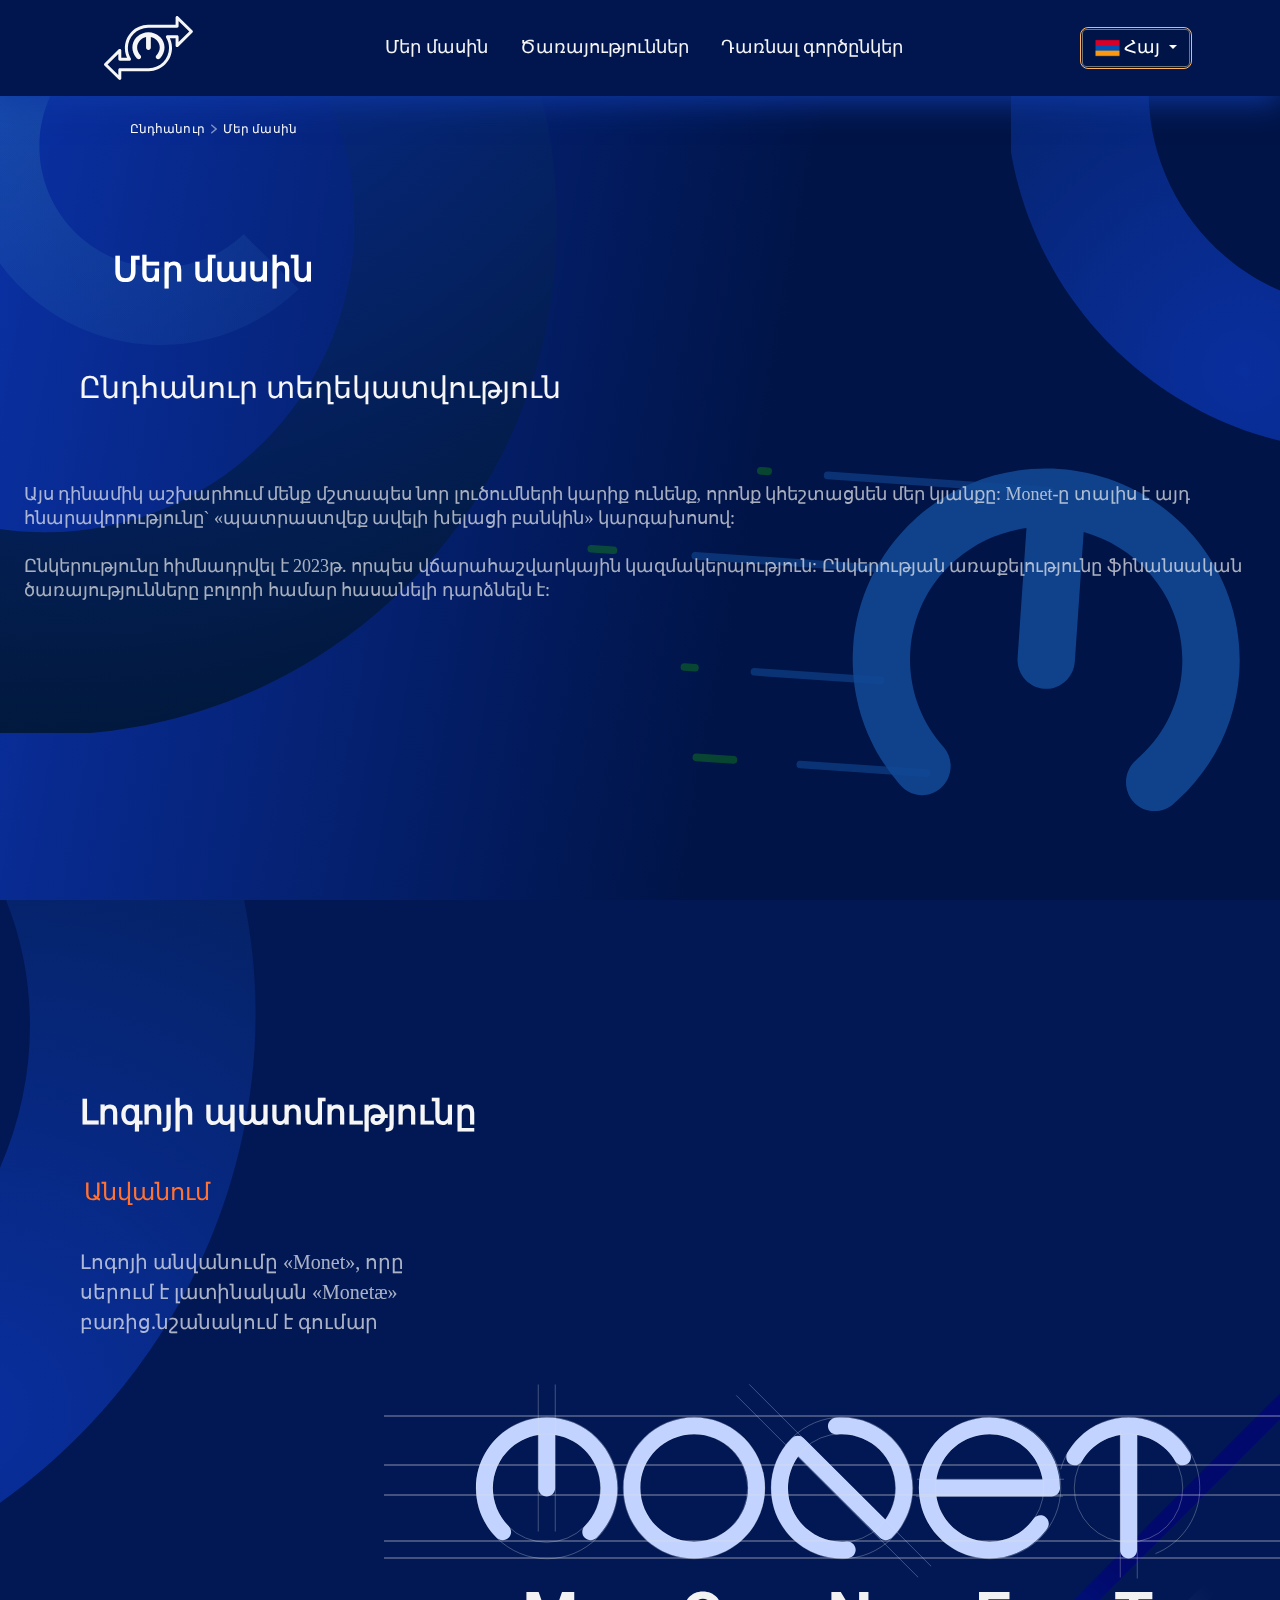
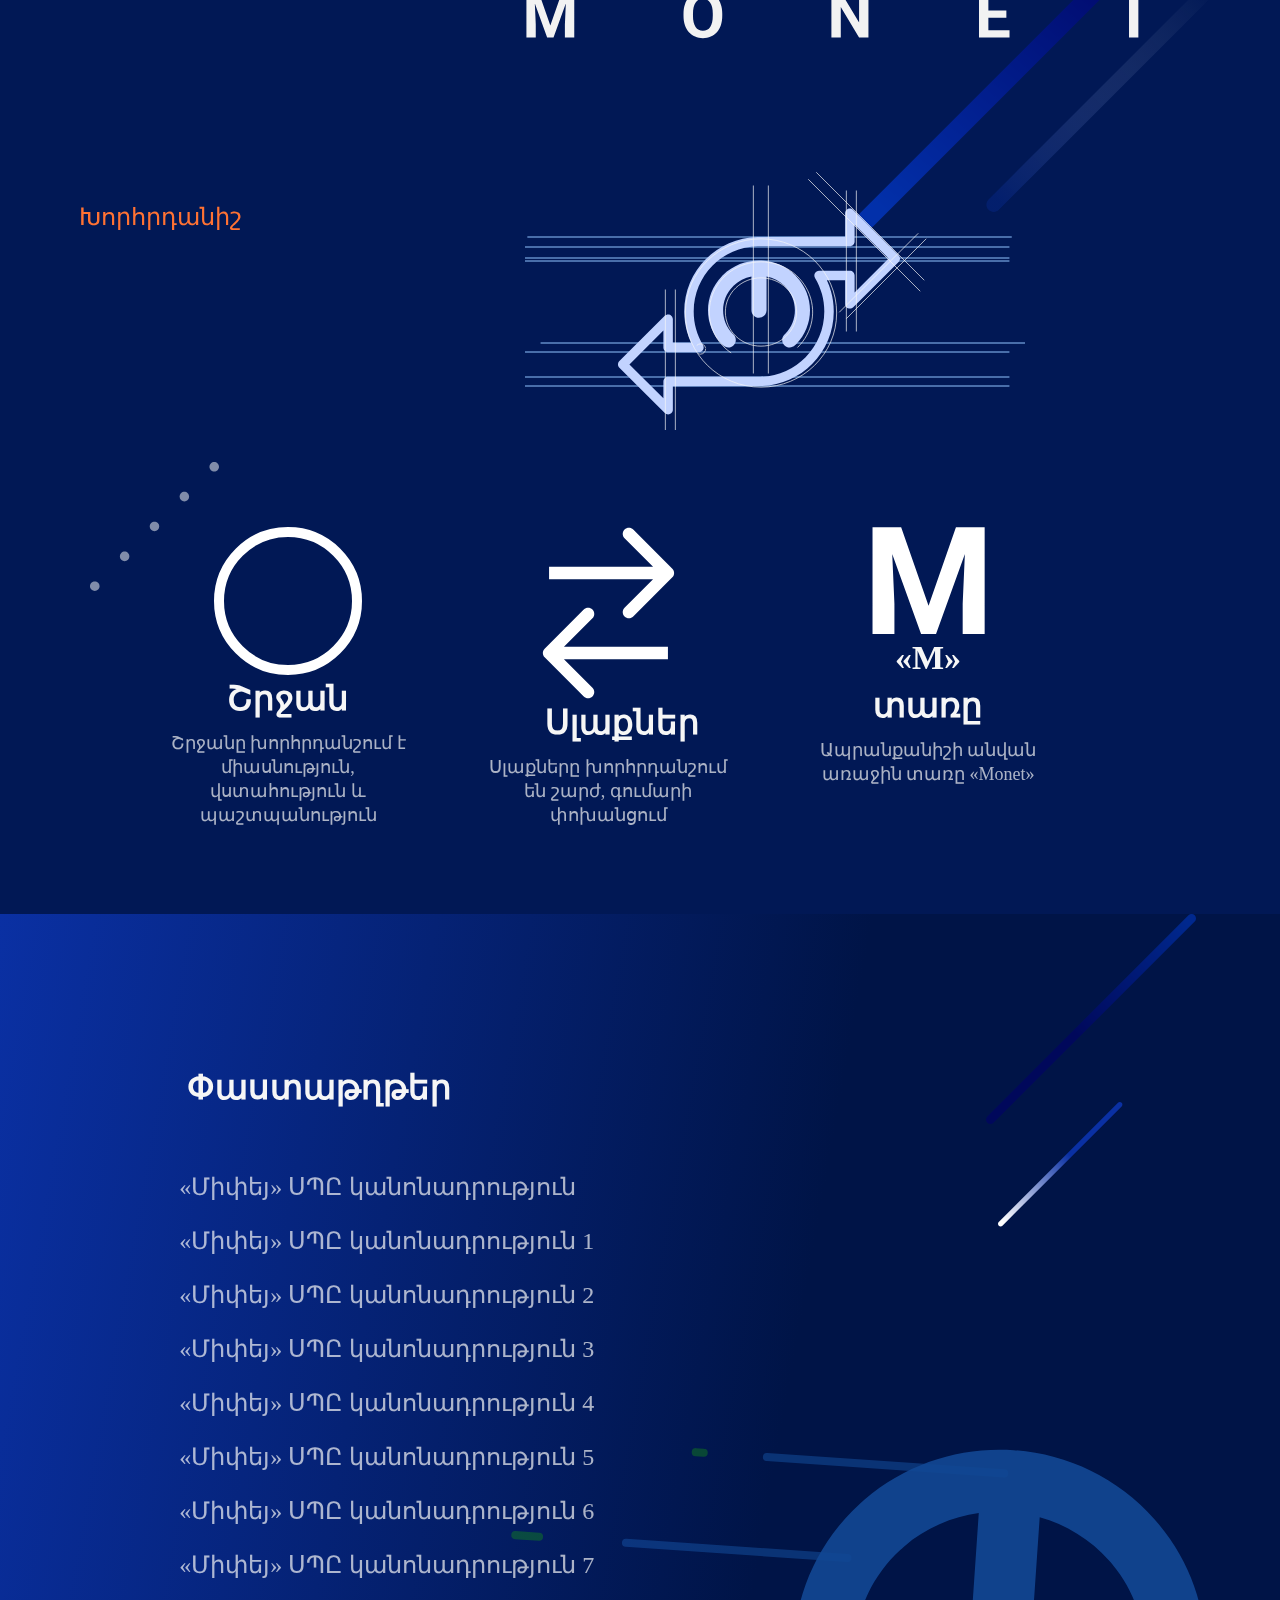
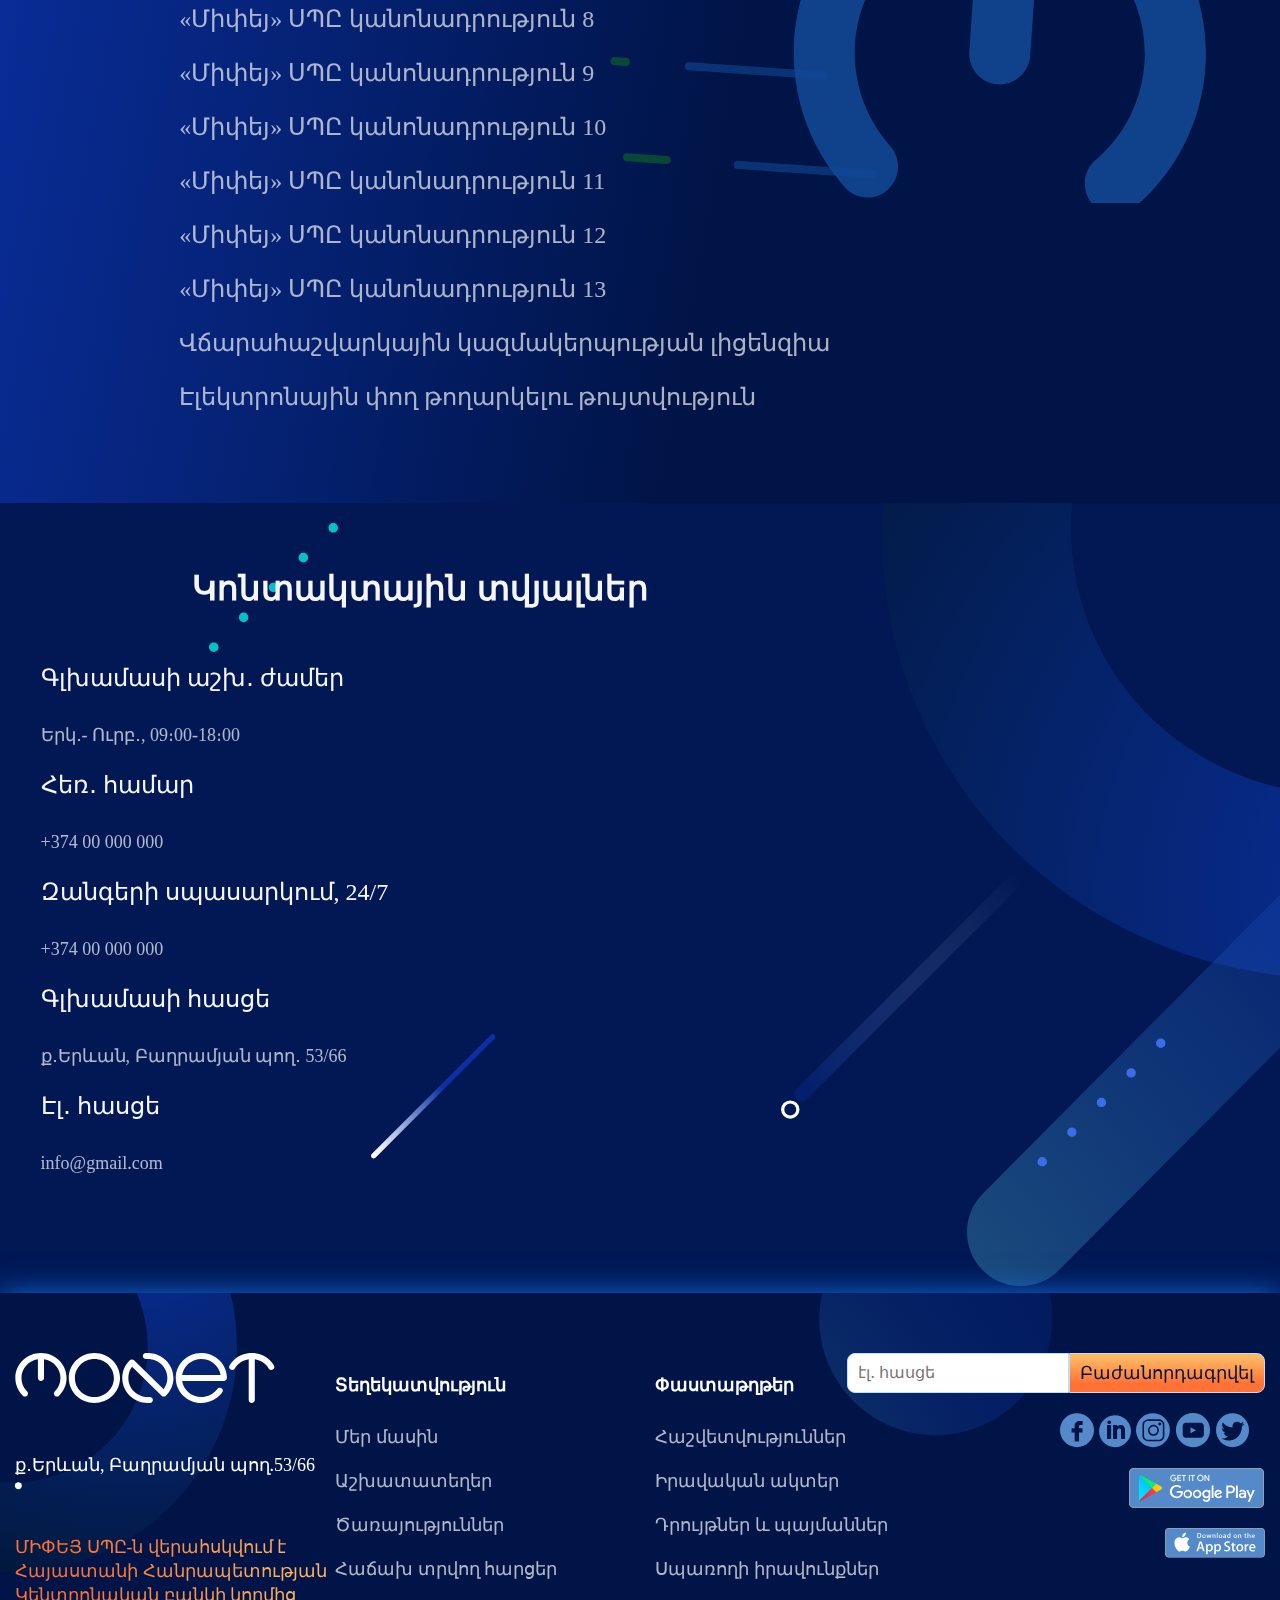
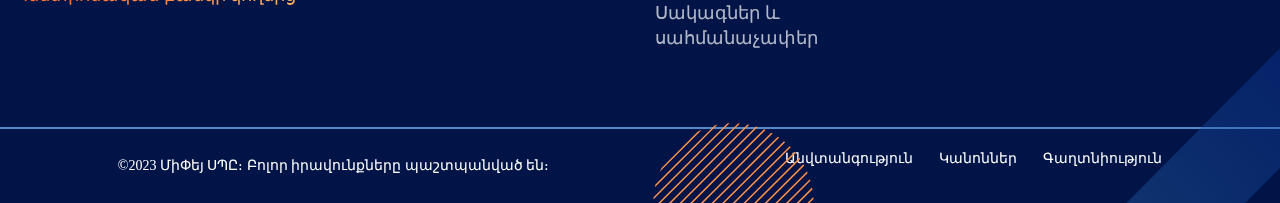
==== commit a95312a4: "response" ====
--- a/about.html
+++ b/about.html
@@ -65,20 +65,88 @@
           <div class="wrapper-open-lenguage ">
             <div class="nav-toggle">
               <div class="toggle-botton">
-              <img src="./img/Menuversion.png" alt="">
-              </div>
-            </div>
-            
+                <img src="./img/Frame65.svg" alt="">
+              </div>
+            </div>
+  
             <div class="overlay">
-              <nav class="main-nav">
-                <ul>
-                  <li><a href="#">Home</a></li>
-                  <li><a href="#">About</a></li>
-                  <li><a href="#">Blog</a></li>
-                  <li><a href="#">Work</a></li>
-                  <li><a href="#">Contact</a></li>
+              <div class="conatiner-openHub">
+                <div class="container container-open-hub">
+                  <div class="row">
+                    <div class="col-sm-3 dropdown-block">
+                      <div class="dropdown ">
+                        <button class="btn btn-secondary dropdown-toggle btn-oldClick" type="button" data-toggle="dropdown"
+                          aria-expanded="false">
+                          <img src="./img/arm.svg" alt="/Flag/Armenia" />
+                
+                          <span>Հայ</span>
+                        </button>
+                        <div class="dropdown-menu">
+                          <button class="dropdown-item" type="button">
+                            <img src="./img/us.svg" alt="/Flag/Armenia" />
+                            <span>Eng</span>
+                          </button>
+                          <button class="dropdown-item" type="button">
+                            <img src="./img/ru.svg" alt="/Flag/Armenia" />
+                            <span>Rus</span>
+                          </button>
+                        </div>
+                      </div>
+                    </div>
+                  </div>
+                  <div class="row">
+                    <div class="col-sm-8">
+                      <div class="toggle-botton">
+                        <img src="./img/Menuversion.svg" alt="">
+                      </div>
+                    </div>
+                  </div>
+                </div>
+                <div class="container">
+                  <div class="row">
+                    <div class="col-sm-12">
+                      <div class="openhubline"></div>
+                    </div>
+                  </div>
+                </div>
+                <ul class="links linksopenhub">
+                  <li><a href="./about.html">Մեր մասին</a></li>
+                  <li><a href="#">Ծառայություններ</a></li>
+                  <li><a href="./partner.html">Դառնալ գործընկեր</a></li>
                 </ul>
-              </nav>
+                <div class="container">
+                  <div class="row">
+                    <div class="col-sm-12">
+                      <div class="openhubline"></div>
+                    </div>
+                  </div>
+                </div>
+                <div class="container wrapper-location">
+                  <div class="row">
+                    <div class="col-sm-2">
+                      <img src="./img/location_535239.svg" alt="/image/location">
+                    </div>
+                  </div>
+                  <div class="row">
+                    <div class="col-sm-12 container-location">
+                      <span>ք․Երևան,
+                        Բաղրամյան պող․ 53/66</span>
+                    </div>
+                  </div>
+                </div>
+                <div class="container wrapper-location">
+                  <div class="row">
+                    <div class="col-sm-2">
+                      <img src="./img/phone-call_126509.svg" alt="/image/phone">
+                    </div>
+                  </div>
+                  <div class="row">
+                    <div class="col-sm-12 container-location">
+                      <span>+374 00 000 000</span>
+                    </div>
+                  </div>
+                </div>
+              </div>
             </div>
           </div>
         </div>
--- a/style/style.css
+++ b/style/style.css
@@ -117,6 +117,63 @@
   text-align: center !important;
 }
 
+.container-open-hub {
+  position: relative;
+  display: flex;
+  align-items: center;
+  justify-content: space-between;
+  padding-inline: 30px;
+  padding: 24px 0px;
+}
+
+.dropdown-block .dropdown {
+  display: block !important;
+  width: 90px;
+}
+.openhubline{
+ 
+  width: 100%;
+  border: 1px solid #C2D3FF;
+  background: #C2D3FF;
+
+}
+.linksopenhub{
+  padding: 18px 0;
+display: block !important;
+}
+.linksopenhub li{
+  padding: 28px;
+}
+.container-location span{
+  max-width: 208px;
+  width: 100%;
+  min-height: 44px;
+  font-family: Montserrat arm;
+font-size: 16px;
+font-weight: 400;
+line-height: 22px;
+letter-spacing: 0px;
+text-align: left;
+color: #FFFFFFB2;
+
+}
+.wrapper-location{
+  display: flex;
+  justify-content: flex-start;
+  align-items: center;
+  gap: 10px;
+  padding: 20px 0px;
+}
+
+
+
+
+
+
+
+
+
+
 .dropdown-item span {
   width: 36px;
   min-height: 20px;
@@ -919,7 +976,7 @@
   z-index: 1;
   background: #001447;
 
-  left: 0;
+  left: unset;
   top: 0;
   right: 0;
   bottom: 0;
@@ -2610,9 +2667,7 @@
     position: relative;
     justify-content: flex-start;
   }
-  .overlay{
-    left: 205px;
-  }
+
 }
 
 @media screen and (max-width: 886px) {
@@ -2623,13 +2678,6 @@
 
   .wrapper-dropdown-menu {
     display: block;
-  }
-
-}
-@media screen and (max-width: 700px) {
-
-  .overlay{
-    left: 150px;
   }
 
 }
@@ -2639,17 +2687,33 @@
   .container-textareal textarea {
     width: 309px;
   }
+
   .wrapper-navbar {
     display: flex;
     position: relative;
     justify-content: flex-start;
-    
+
   }
-  .overlay{
+
+  .overlay {
     left: 115px;
   }
-}
-
+  .container-open-hub{
+    display: flex;
+    justify-content: space-around;
+  }
+}
+@media (max-width: 400px){
+  .container-open-hub{
+    width: calc(100%);
+    display: flex;
+    justify-content: center;
+    gap: 10px;
+  }
+  .linksopenhub li a{
+    font-size: 14px;
+  }
+}
 @media (min-width: 1200px) {
 
   .container,
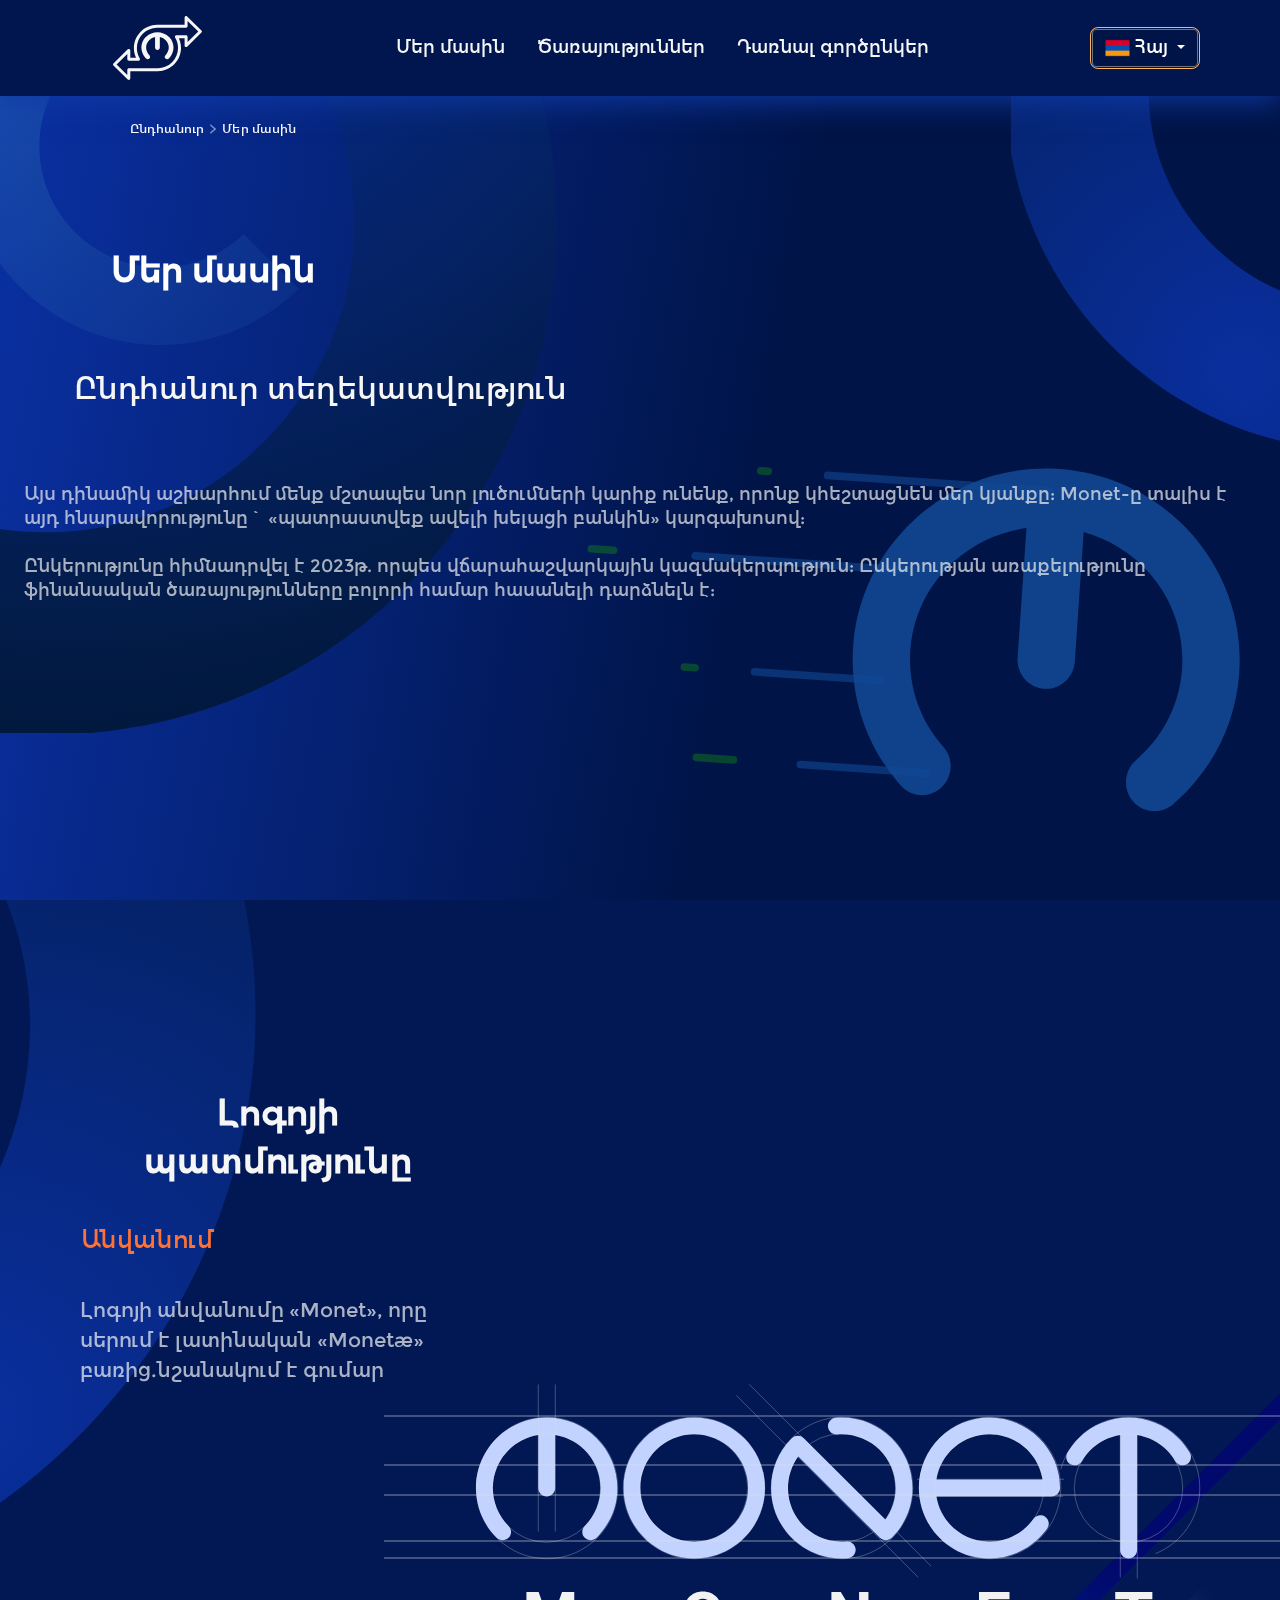
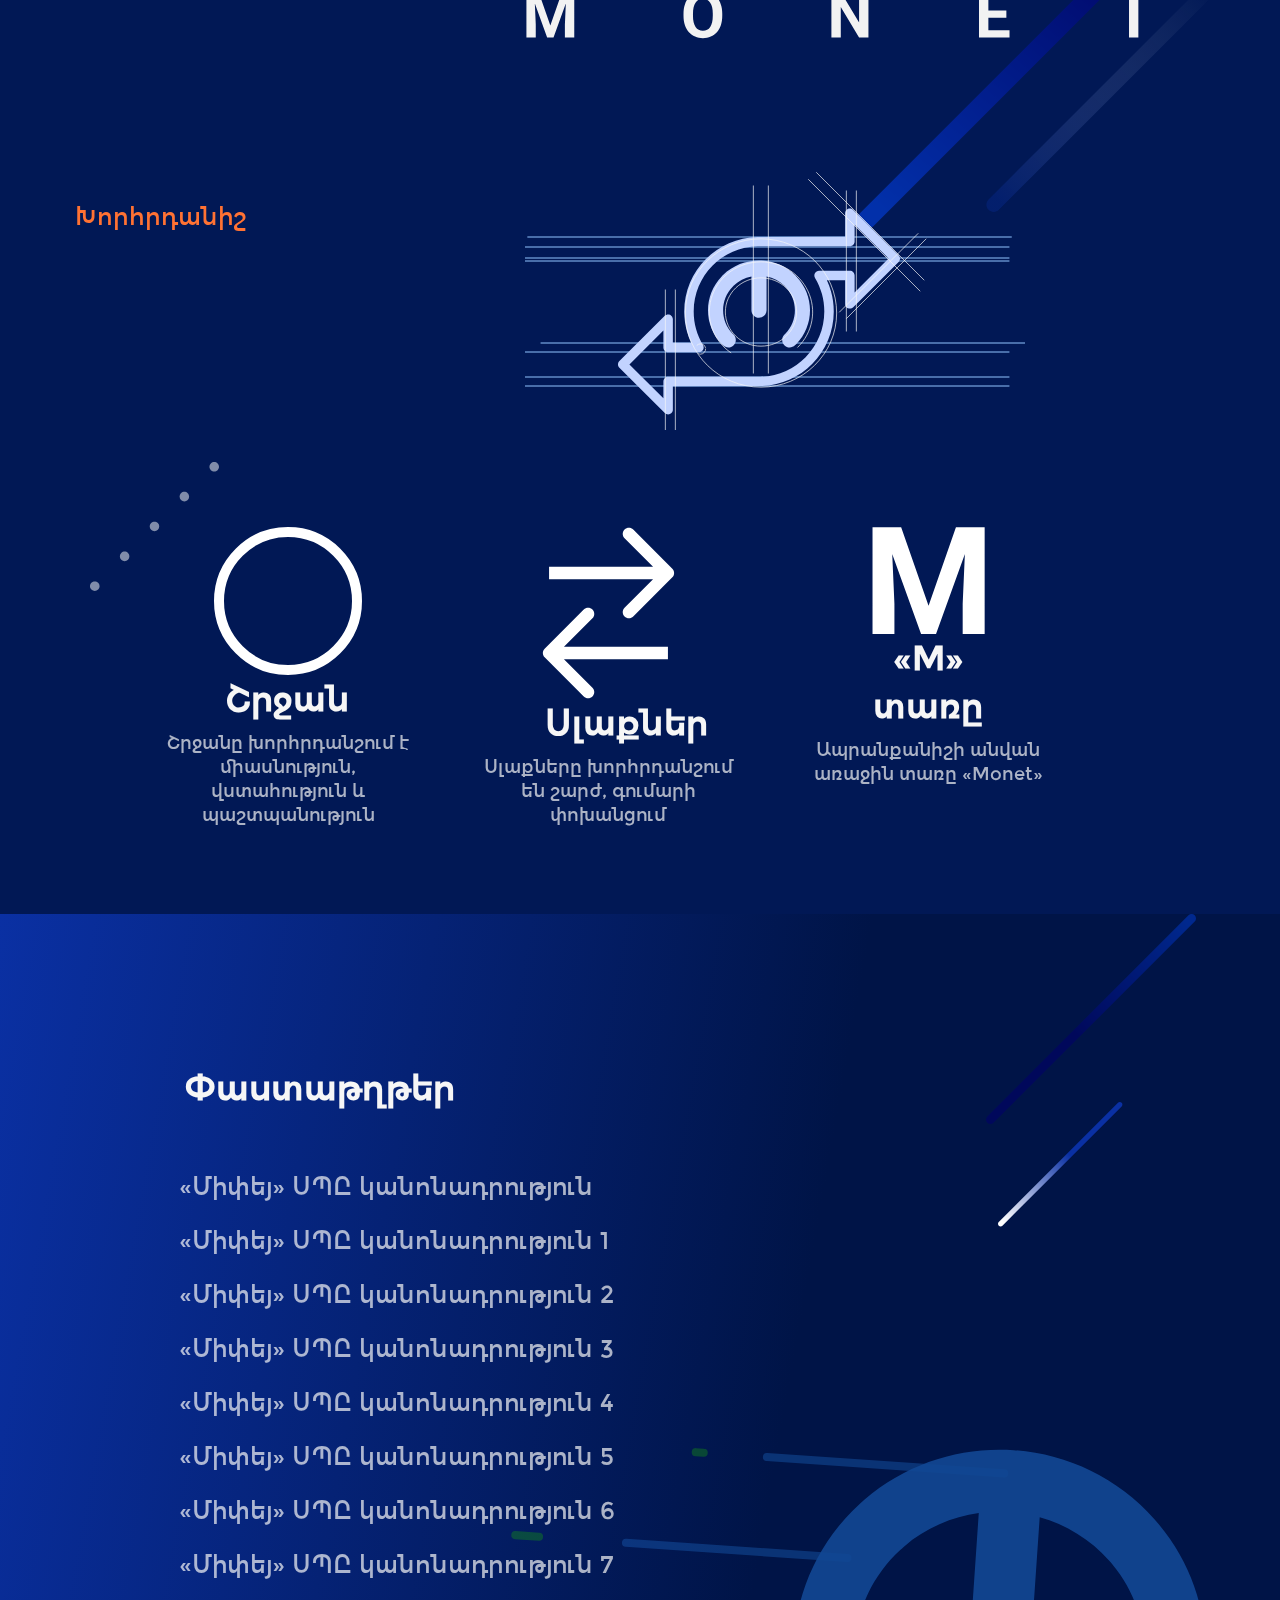
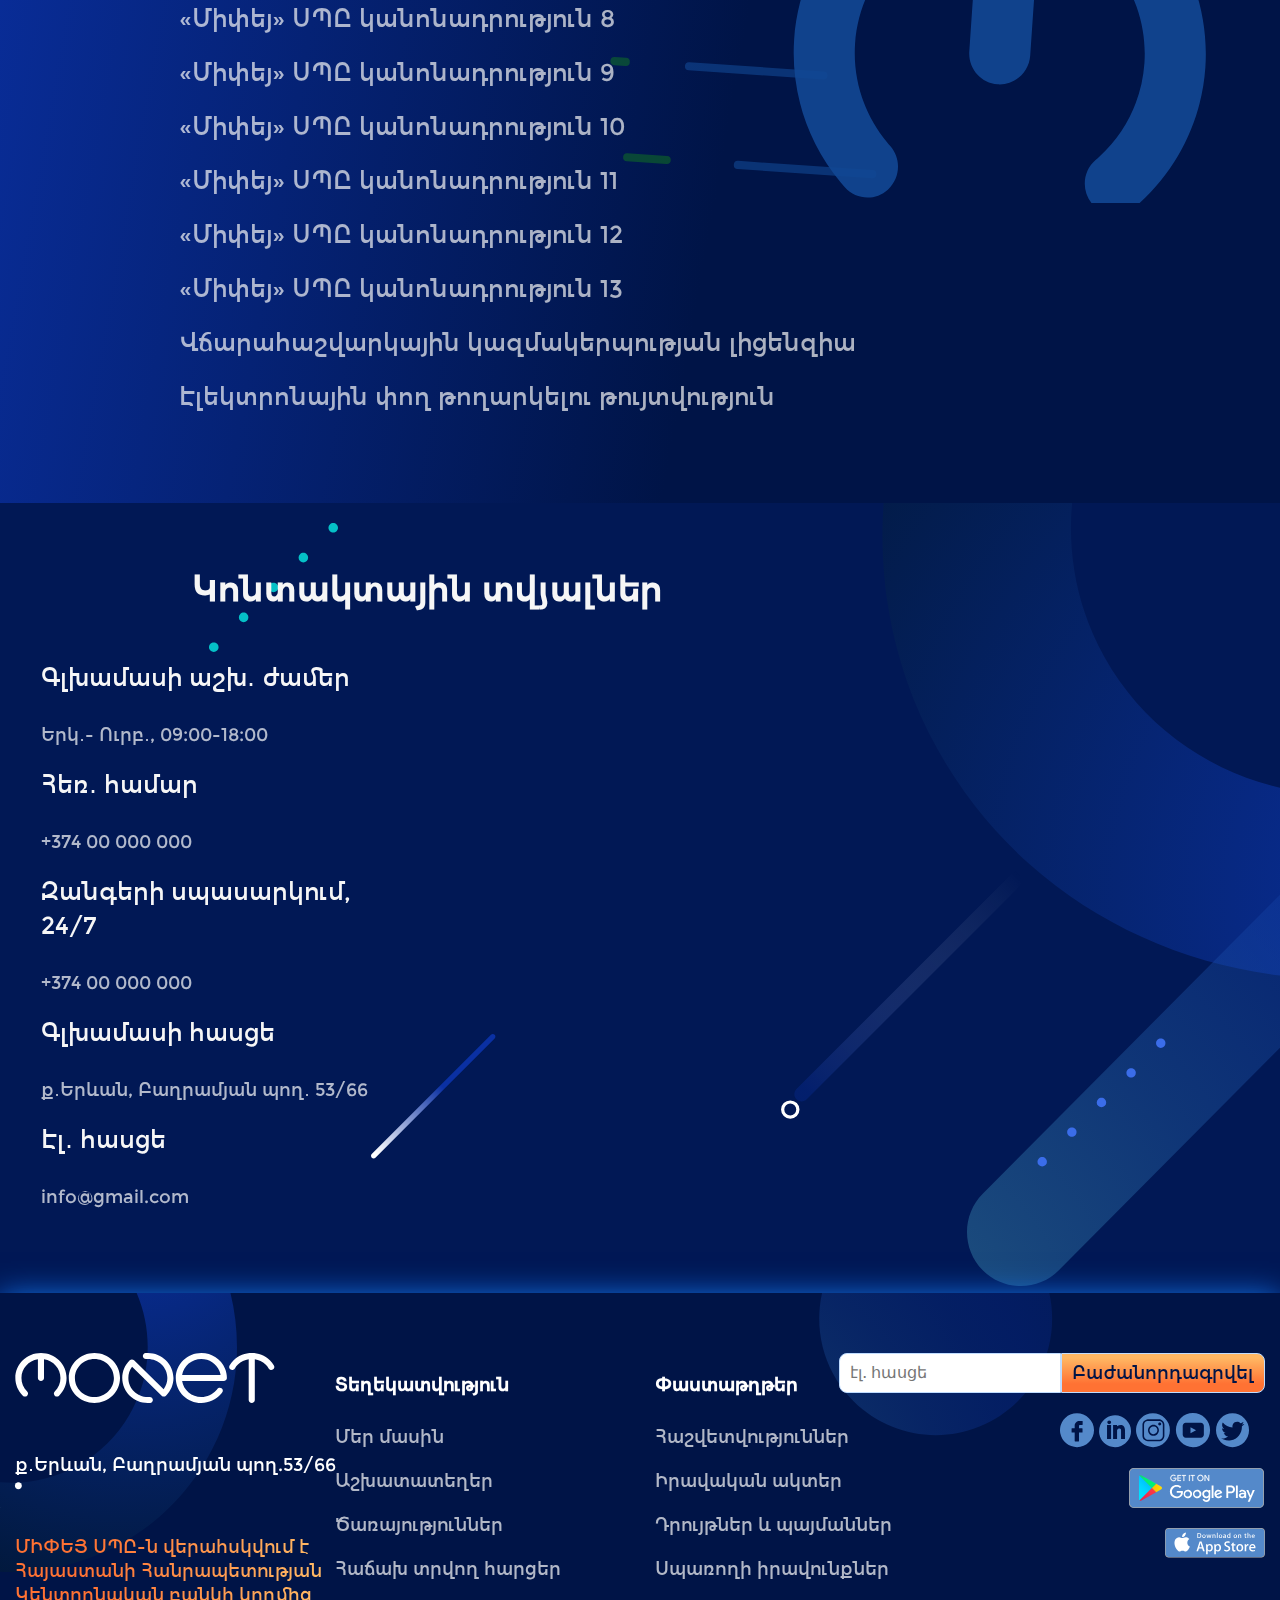
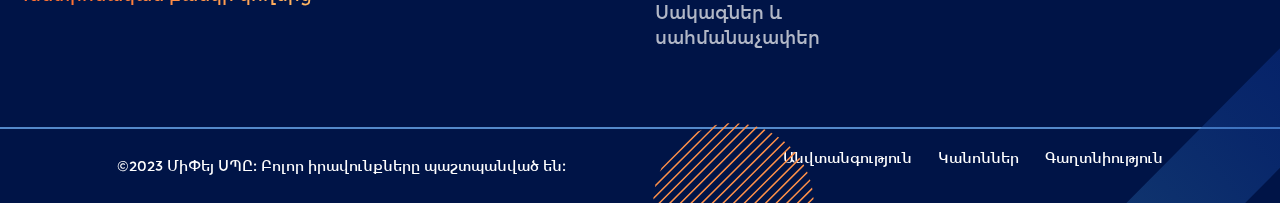
==== commit d81ed710: "url" ====
--- a/about.html
+++ b/about.html
@@ -5,6 +5,10 @@
     <meta name="viewport" content="width=device-width, initial-scale=1.0" />
     <link rel="stylesheet" href="./sources/Mardoto-Italic.glyphs" />
     <link rel="stylesheet" href="./sources/Mardoto-Roman.glyphs" />
+    <link rel="stylesheet" href="./fonts/webfonts/Montserrat_am3-Bold.woff">
+    <link rel="stylesheet" href="./fonts/webfonts/Montserrat_am3-Regular.woff">
+    <link rel="stylesheet" href="./fonts/ttf/Montserrat_am3-Bold.ttf">
+    <link rel="stylesheet" href="./fonts/ttf/Montserrat_am3-Regular.ttf">
     <link rel="icon" href="./img/LogoMonet.svg" type="Monet" />
     <link rel="stylesheet" href="./style/style.css" asp-append-version="true" />
     <link
--- a/style/style.css
+++ b/style/style.css
@@ -1,3 +1,11 @@
+@font-face {
+  font-family: "Montserrat arm";
+  src: url(../fonts/ttf/Montserrat_am3-Bold.ttf);
+  src: url(../fonts/ttf/Montserrat_am3-Regular.ttf);
+}
+
+
+
 * {
   margin: 0;
   padding: 0;
@@ -28,7 +36,7 @@
 .logo a img {
 
   pointer-events: none;
-  padding: 16px 16px;
+  padding: 16px 33px;
 }
 
 .links li a {
@@ -130,34 +138,39 @@
   display: block !important;
   width: 90px;
 }
-.openhubline{
- 
+
+.openhubline {
+
   width: 100%;
   border: 1px solid #C2D3FF;
   background: #C2D3FF;
 
 }
-.linksopenhub{
+
+.linksopenhub {
   padding: 18px 0;
-display: block !important;
-}
-.linksopenhub li{
-  padding: 28px;
-}
-.container-location span{
+  display: block !important;
+}
+
+.linksopenhub li {
+  padding: 14px;
+}
+
+.container-location span {
   max-width: 208px;
   width: 100%;
   min-height: 44px;
   font-family: Montserrat arm;
-font-size: 16px;
-font-weight: 400;
-line-height: 22px;
-letter-spacing: 0px;
-text-align: left;
-color: #FFFFFFB2;
-
-}
-.wrapper-location{
+  font-size: 16px;
+  font-weight: 400;
+  line-height: 22px;
+  letter-spacing: 0px;
+  text-align: left;
+  color: #FFFFFFB2;
+
+}
+
+.wrapper-location {
   display: flex;
   justify-content: flex-start;
   align-items: center;
@@ -271,7 +284,7 @@
 
 .container-group {
   position: absolute;
-  top: 40%;
+  top: 31%;
   left: 53px;
   pointer-events: none;
 }
@@ -287,7 +300,6 @@
 }
 
 .container-block-welcome h3 {
-  width: 639px;
   font-family: Montserrat arm;
   font-size: 48px;
   font-weight: 700;
@@ -345,7 +357,7 @@
   height: 346.45px;
   flex-shrink: 0;
   position: absolute;
-  left: 39%;
+  left: 36%;
   background-blend-mode: overlay;
   mix-blend-mode: overlay;
   bottom: 81%;
@@ -361,29 +373,31 @@
 
 .container-vector5 {
   position: absolute;
-  top: 25%;
-  left: 46%;
+  top: 14%;
+  left: 35%;
   pointer-events: none;
 }
 
 .container-img-vector6 {
-  width: 620px;
-  height: 620px;
+  width: 940px;
+  height: 923px;
   background-image: url(../img/22222.svg);
   background-repeat: no-repeat;
-  background-size: cover;
+  background-size: 116% 158%;
   background-position: right;
   position: relative;
-  left: 49%;
-  top: 187px;
+  left: 43%;
+  top: 36px;
   overflow: hidden;
   z-index: 1;
 }
 
+
+
 .container-vector9 {
   position: absolute;
-  top: 73%;
-  left: 28%;
+  top: 44%;
+  left: 23%;
   pointer-events: none;
 }
 
@@ -412,6 +426,7 @@
   background-size: cover;
   background-position: center;
   z-index: 1;
+  bottom: 200px;
 }
 
 .container-position-flex {
@@ -435,7 +450,6 @@
 }
 
 .container-frame1 h3 {
-  width: 397px;
   font-family: Montserrat arm;
   font-size: 34px;
   font-weight: 600;
@@ -454,7 +468,7 @@
 }
 
 .container-col-left h3 {
-  width: 135px;
+
   font-family: Montserrat arm;
   font-size: 24px;
   font-weight: 500;
@@ -469,7 +483,7 @@
 }
 
 .container-col-left span {
-  width: 244px;
+
   font-family: Montserrat arm;
   font-size: 18px;
   font-weight: 400;
@@ -477,6 +491,17 @@
   letter-spacing: 0em;
   text-align: center;
   color: #ffffffb2;
+}
+
+.container-res-img {
+  width: 489px;
+  min-height: 489px;
+  background-image: url(../img/minimum.svg);
+  background-repeat: no-repeat;
+  background-size: cover;
+  background-position: center;
+  position: absolute;
+  display: none;
 }
 
 .container-col-left1 {
@@ -488,7 +513,7 @@
 }
 
 .container-col-left1 h3 {
-  width: 228px;
+
   font-family: Montserrat arm;
   font-size: 24px;
   font-weight: 500;
@@ -499,7 +524,7 @@
 }
 
 .container-col-left1 span {
-  width: 317px;
+
   font-family: Montserrat arm;
   font-size: 18px;
   font-weight: 400;
@@ -518,7 +543,7 @@
 }
 
 .container-col-left2 h3 {
-  width: 101px;
+
   font-family: Montserrat arm;
   font-size: 24px;
   font-weight: 500;
@@ -529,7 +554,7 @@
 }
 
 .container-col-left2 span {
-  width: 294px;
+
   font-family: Montserrat arm;
   font-size: 18px;
   font-weight: 400;
@@ -578,6 +603,11 @@
 }
 
 .wrapper-section-vectors {
+  display: flex;
+  justify-content: flex-start;
+  gap: 110px;
+  padding-inline: 125px;
+  flex-wrap: wrap;
   width: 100%;
   min-height: 880px;
   background-image: url(../img/vector-section1.svg);
@@ -592,6 +622,8 @@
 }
 
 .wrapper-info-ellips {
+  display: flex;
+  flex-direction: column;
   position: relative;
   width: 575px;
   left: 50%;
@@ -606,7 +638,6 @@
 }
 
 .wrapper-info-ellips h3 {
-  width: 575px;
   font-family: Montserrat arm;
   font-size: 34px;
   font-weight: 600;
@@ -617,7 +648,6 @@
 }
 
 .wrapper-info-ellips span {
-  width: 518px;
   font-family: Montserrat arm;
   font-size: 20px;
   font-weight: 400;
@@ -699,7 +729,7 @@
 }
 
 .werapper-content-col h3 {
-  width: 635px;
+  max-width: 635px;
   font-family: Montserrat arm;
   font-size: 30px;
   font-weight: 500;
@@ -711,7 +741,7 @@
 }
 
 .werapper-content-col>span {
-  width: 500px;
+  max-width: 500px;
   font-family: Montserrat arm;
   font-size: 20px;
   font-weight: 400;
@@ -2651,6 +2681,318 @@
   display: none;
 }
 
+
+
+
+
+
+
+
+@media (max-width: 1550px) {
+  .container-img-vector6 {
+    left: 35%;
+  }
+
+  .container-vector5 {
+    top: 10%;
+  }
+
+  .container-block-welcome span {
+    width: 300px;
+  }
+
+  .container-working {
+    padding-inline: 50px;
+  }
+
+  .container-padding {
+    padding-inline: 50px;
+  }
+
+  .content-flex {
+    display: flex;
+  }
+
+  .container-ellips-image {
+    width: 530px;
+    min-height: 670px;
+  }
+
+  .container-vector39 {
+    display: none;
+  }
+
+  .container-vector36 {
+    display: none;
+  }
+
+  .container-vector42 {
+    display: none;
+  }
+}
+
+
+
+
+@media(max-width:1350px) {
+  .wrapper-image-people2 {
+    width: 350px;
+  }
+
+  .wrapper-image-people1 {
+    width: 380px;
+  }
+
+  .wrapper-image-people3 {
+    width: 328px;
+  }
+
+  .wrapper-section3-content {
+    margin-bottom: 100px;
+  }
+}
+
+
+
+
+@media (max-width: 1250px) {
+  .container-vector41 {
+    display: none;
+  }
+
+  .container-vector40 {
+    display: none;
+  }
+
+  .container-ellips-image {
+    width: 500px;
+  }
+
+  .wrapper-info-ellips {
+    left: 43%;
+  }
+
+  .container-vector30 {
+    display: none;
+  }
+
+  .container-vector13 {
+    display: none;
+  }
+}
+
+@media (max-width: 1200px) {
+  .container-vector30 {
+    display: none;
+  }
+
+  .container-vector13 {
+    display: none;
+  }
+
+  .container-vector31 {
+    display: none;
+  }
+
+  .content-flex {
+    flex-wrap: nowrap !important;
+  }
+
+  .container-col-left {
+    padding: 50px 0;
+  }
+
+  .col-response-img {
+    padding: 35px 0;
+  }
+}
+
+
+
+
+
+
+
+
+
+@media (max-width: 1150px) {
+  .container-img-vector6 {
+    width: 665px;
+    left: 42%;
+  }
+
+  .container-vector32 {
+    display: none;
+  }
+
+  .container-vector33 {
+    display: none;
+  }
+
+  .container-vector13 {
+    display: none;
+  }
+
+  .container-vector30 {
+    display: none;
+  }
+
+  .container-working {
+    margin-bottom: 30%;
+  }
+
+  .wrapper-info-ellips {
+    top: 0;
+    left: 183px;
+  }
+
+  .container-ellips-image {
+    top: 217px;
+    left: 183px;
+  }
+
+  .wrapper-section-vectors {
+    display: flex;
+    flex-direction: column;
+    align-items: flex-start;
+    justify-content: flex-start;
+  }
+
+  .content-flex {
+
+    display: block !important;
+
+  }
+
+  .col-response-img {
+    display: flex;
+    justify-content: center !important;
+  }
+
+
+  .wrapper-section3 {
+    flex-wrap: wrap !important;
+  }
+
+  .wrapper-image-people1 {
+    width: 300px;
+  }
+
+}
+
+
+@media (max-width: 1065px) {
+
+  .wrapper-section3-content {
+    flex-wrap: wrap-reverse !important;
+    padding-inline: 86px;
+    flex-direction: column;
+  }
+
+  .wrapper-section3 .wrapper-section3-content:nth-child(2) {
+    flex-direction: row-reverse;
+    position: relative;
+    right: 48px;
+  }
+
+}
+
+
+
+
+
+
+
+
+
+
+@media (max-width: 965px) {
+  .Vector1 {
+    display: none;
+  }
+
+  .container-vector2 {
+    width: 250px;
+  }
+
+  .container-vector1 {
+    display: none;
+  }
+
+  .container-group {
+    display: none;
+  }
+
+  .container-vector3 {
+    display: none;
+  }
+
+  .container-vector4 {
+    display: none;
+  }
+
+  .container-vector5 {
+    display: none;
+  }
+
+  .container-vector14 {
+    display: none;
+  }
+
+  #disnone {
+    display: none;
+  }
+
+  .container-res-img {
+    display: block;
+    left: 200px;
+  }
+
+  .container-working {
+    top: 100px;
+  }
+
+  .container-vector13 {
+    display: none;
+  }
+
+  .container-working {
+    top: 500px;
+  }
+
+  .container-block-welcome {
+    top: 500px;
+    left: 240px;
+    position: relative;
+  }
+
+  .container-vector9 {
+    display: none;
+  }
+
+  .container-working {
+    margin-bottom: 80%;
+  }
+
+  .wrapper-section-vectors {
+    display: block;
+    display: flex;
+    flex-direction: column;
+    align-content: flex-end;
+  }
+
+  .wrapper-info-ellips {
+    top: 0;
+    left: 100px;
+  }
+
+  .container-ellips-image {
+    top: 217px;
+    left: 100px;
+  }
+
+}
+
 @media (max-width: 900px) {
 
   .wrapper-navbar .links,
@@ -2670,6 +3012,17 @@
 
 }
 
+@media screen and (max-width: 816px) {
+  .content-flex {
+    margin-bottom: 200px;
+  }
+
+  .col-response-img {
+    display: flex;
+    justify-content: center;
+  }
+}
+
 @media screen and (max-width: 886px) {
 
   .overlay .main-nav li {
@@ -2681,6 +3034,183 @@
   }
 
 }
+
+
+
+
+
+
+
+
+
+
+
+
+
+
+
+
+
+@media (max-width: 700px) {
+  .container-vector2 {
+    width: 150px;
+  }
+
+  .container-working {
+    top: 100px;
+    margin-bottom: 100px;
+  }
+
+  .container-res-img {
+    max-width: 385px;
+    position: relative;
+    left: 152px;
+    top: 10px;
+  }
+
+  .container-block-welcome {
+    position: relative;
+    left: 20px;
+    top: 20px;
+  }
+
+  .container-block-welcome {
+    display: flex;
+    flex-direction: column;
+    align-items: center;
+  }
+
+  .container-welcome-text {
+    display: flex;
+    align-items: center;
+  }
+
+  .container-ellips-image {
+    width: 450px;
+  }
+
+  .wrapper-section3-content {
+    flex-wrap: wrap-reverse !important;
+    padding-inline: 20px;
+    flex-direction: column;
+  }
+
+  .wrapper-section3 .wrapper-section3-content:nth-child(2) {
+    flex-direction: row-reverse;
+    position: relative;
+    /* right: 48px; */
+  }
+
+  .werapper-content-col {
+    align-items: center;
+  }
+
+  .wrapper-section3 .wrapper-section3-content:nth-child(2) {
+    right: 0;
+  }
+}
+
+
+@media (max-width: 620px) {
+  .wrapper-section-vectors {
+    align-content: center;
+  }
+
+  .wrapper-info-ellips {
+    align-items: flex-start;
+  }
+
+  .wrapper-info-ellips span {
+    width: calc(50%);
+  }
+
+  .wrapper-image-people1 {
+    width: 380px;
+  }
+
+}
+
+
+
+
+
+
+
+@media (max-width: 520px) {
+  .container-res-img {
+    max-width: 380px;
+    min-height: 380px;
+    top: 135px;
+    left: 10px;
+  }
+
+  .container-block-welcome {
+    top: 150px;
+  }
+
+  .container-welcome-text h3,
+  .container-welcome-text h2 {
+    max-width: 396px;
+    width: 100%;
+    font-family: Montserrat arm;
+    font-size: 38px;
+    font-weight: 500;
+    line-height: 46px;
+    letter-spacing: 0em;
+    text-align: left;
+    color: #F6F6F6;
+  }
+
+  .container-block-welcome span {
+    max-width: 396px;
+    width: 100%;
+    font-family: Montserrat arm;
+    font-size: 20px;
+    font-weight: 400;
+    line-height: 30px;
+    letter-spacing: 0em;
+    text-align: left;
+    color: #D0D0D0;
+
+  }
+}
+
+@media (max-width: 391px) {
+  .container-res-img {
+    left: -25px;
+    z-index: 1;
+  }
+
+  .container-welcome-text h3,
+  .container-welcome-text h2 {
+    max-width: 396px;
+    width: 100%;
+    font-family: Montserrat arm;
+    font-size: 31px;
+    font-weight: 500;
+    line-height: 46px;
+    letter-spacing: 0em;
+    text-align: left;
+    color: #F6F6F6;
+  }
+
+  .container-block-welcome span {
+    max-width: 396px;
+    width: 100%;
+    font-family: Montserrat arm;
+    font-size: 16px;
+    font-weight: 400;
+    line-height: 30px;
+    letter-spacing: 0em;
+    text-align: left;
+    color: #D0D0D0;
+
+  }
+}
+
+
+
+
 
 
 @media (max-width: 550px) {
@@ -2698,22 +3228,91 @@
   .overlay {
     left: 115px;
   }
-  .container-open-hub{
+
+  .container-open-hub {
+    display: flex;
+    justify-content: space-between;
+  }
+
+  .toggle-botton {
+    position: relative;
+    right: 30px;
+  }
+
+  .col-response-img {
+    display: flex;
+    justify-content: center;
+  }
+
+  .container-vector31 {
+    left: 20px;
+    top: 90%;
+  }
+
+  .container-vector30 {
+    display: block;
+    width: 175px;
+    min-height: 175px;
+    left: 43px;
+    left: 307px;
+  }
+}
+
+@media (max-width: 400px) {
+  .container-open-hub {
+    width: calc(100%);
     display: flex;
     justify-content: space-around;
-  }
-}
-@media (max-width: 400px){
-  .container-open-hub{
-    width: calc(100%);
+    gap: 10px;
+    position: relative;
+    right: 34px;
+  }
+
+  .toggle-botton {
+    position: absolute;
+    bottom: -17px;
+    right: 0px;
+  }
+
+  .linksopenhub li a {
+    font-size: 14px;
+  }
+
+  .wrapper-image-logo {
     display: flex;
+    align-items: center;
     justify-content: center;
-    gap: 10px;
-  }
-  .linksopenhub li a{
-    font-size: 14px;
-  }
-}
+  }
+
+  .container-ellips-image {
+    width: 300px;
+  }
+
+  .wrapper-info-ellips {
+    max-width: 500px;
+  }
+
+  .wrapper-image-people1 {
+    width: 280px;
+  }
+
+  .wrapper-image-people2 {
+    width: 300px;
+  }
+
+  .werapper-content-col h3 {
+    max-width: 398px;
+  }
+
+  .werapper-content-col span {
+    max-width: 398px;
+  }
+
+  .werapper-content-col {
+    justify-content: center;
+  }
+}
+
 @media (min-width: 1200px) {
 
   .container,
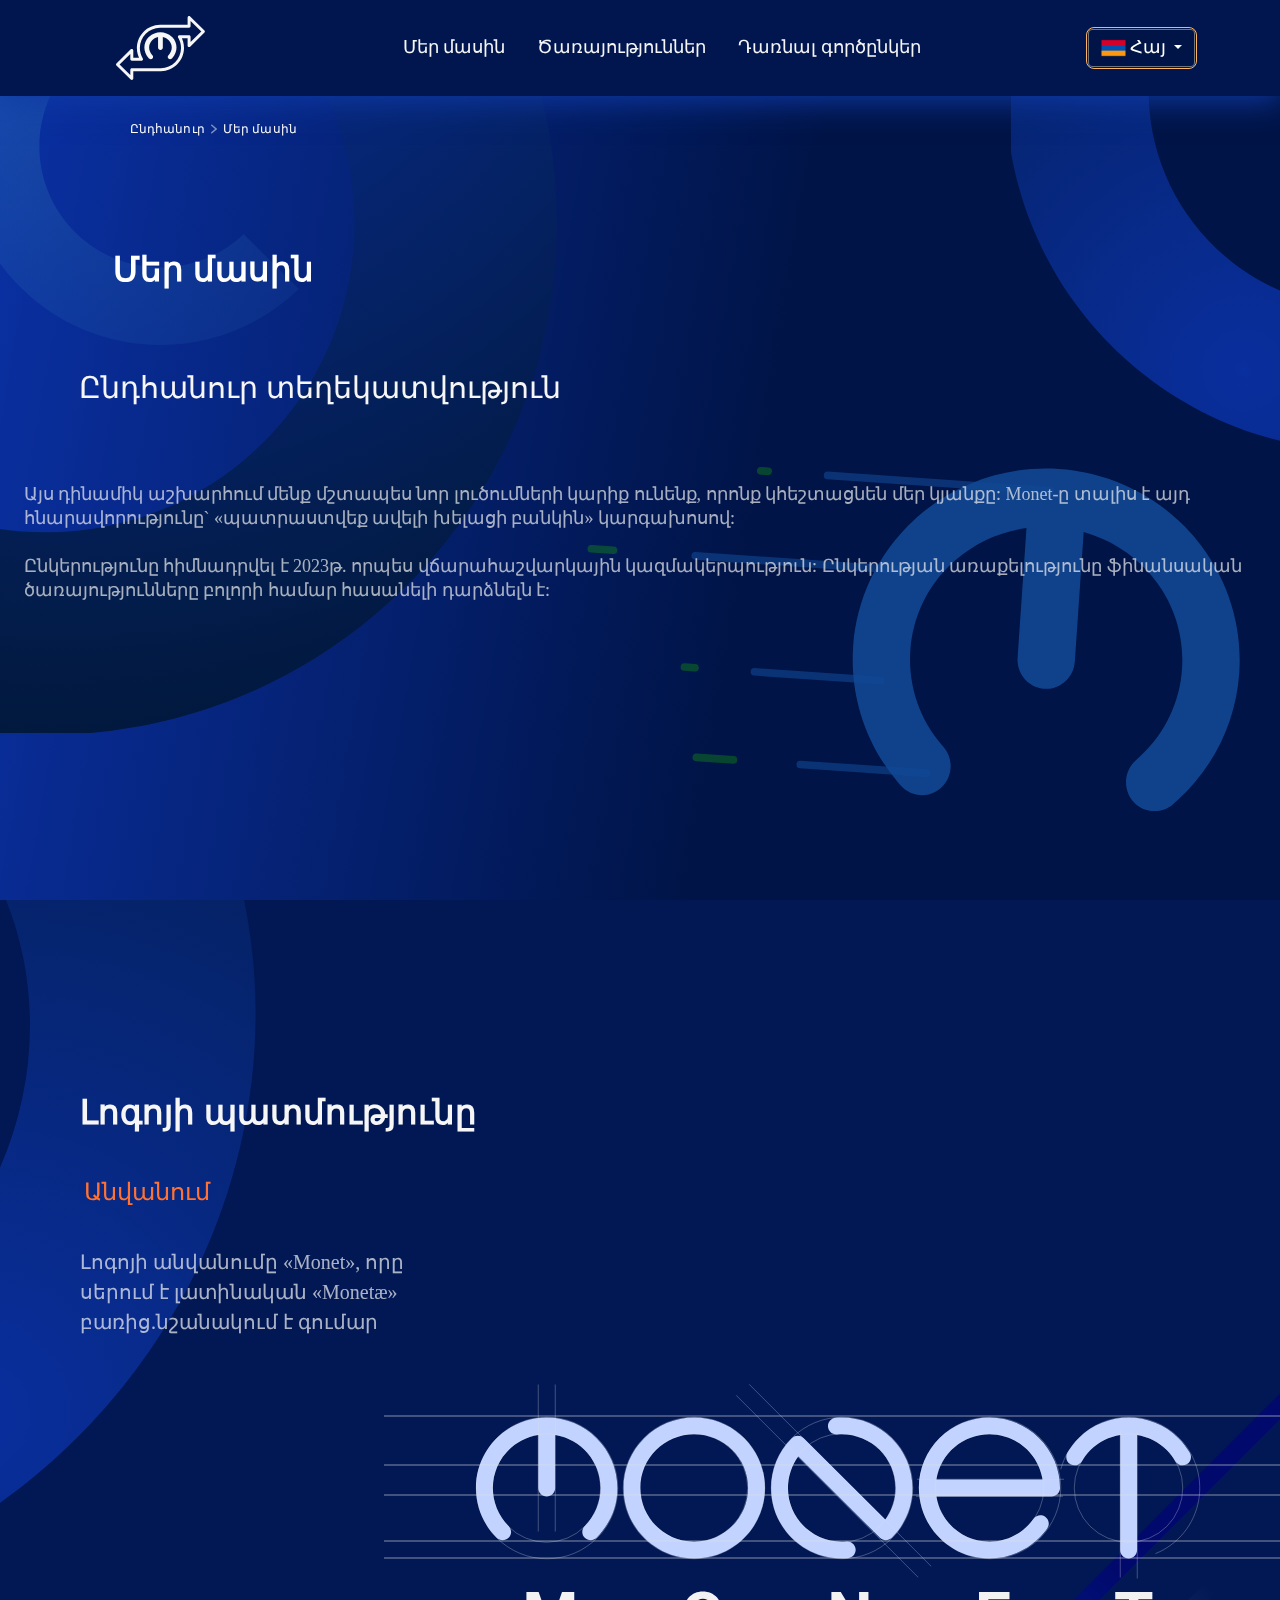
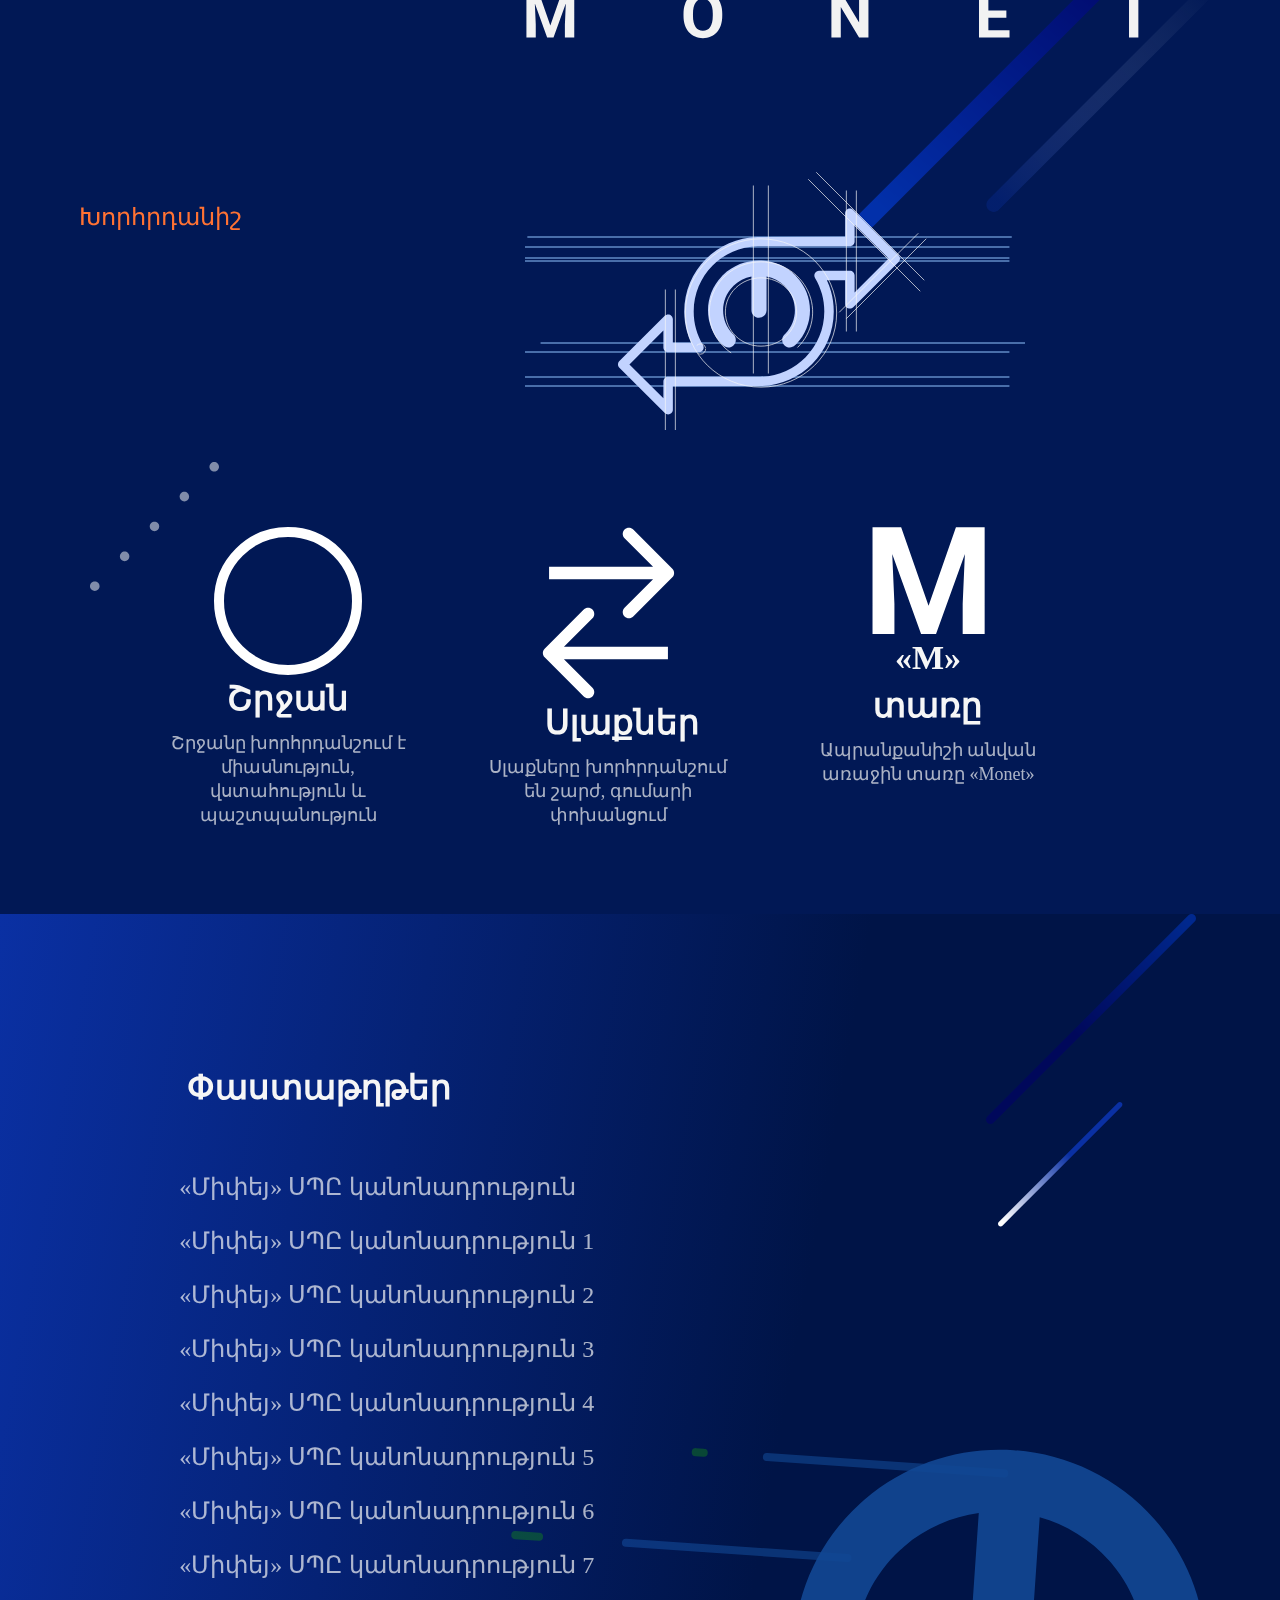
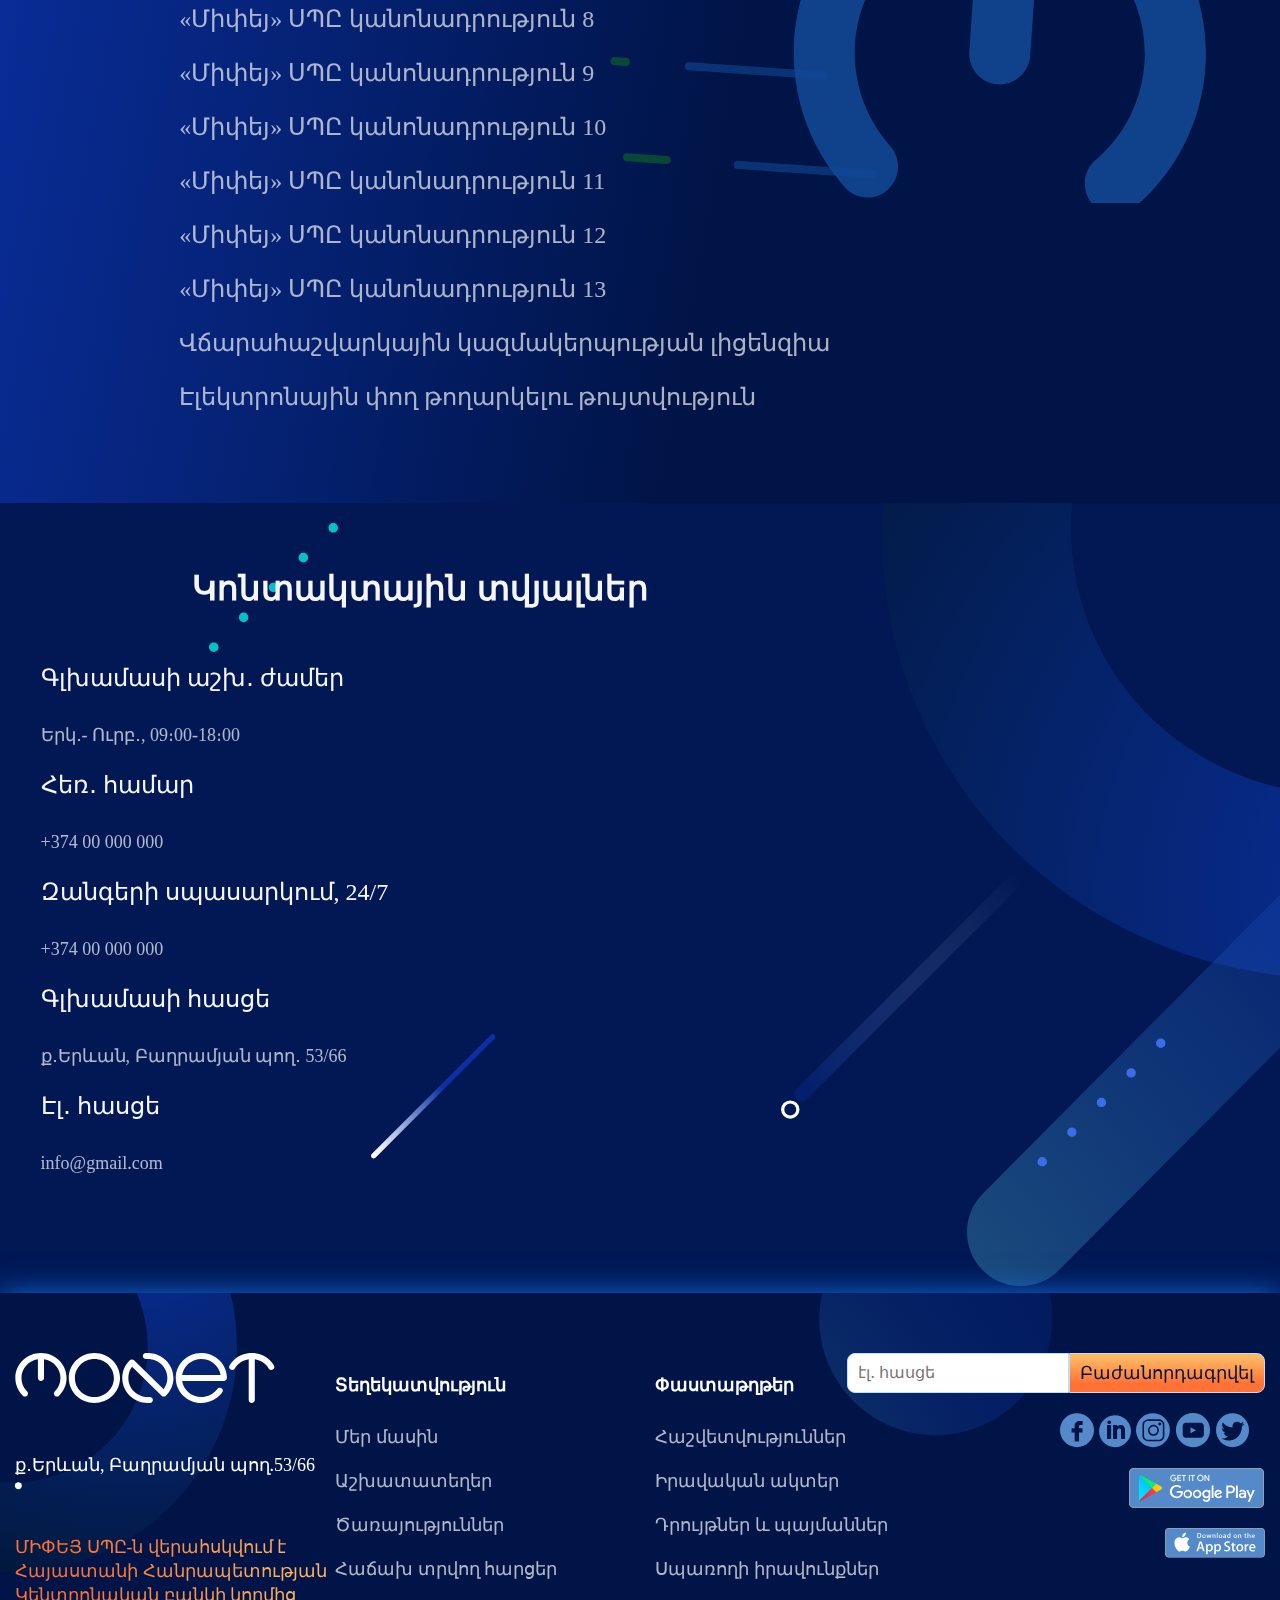
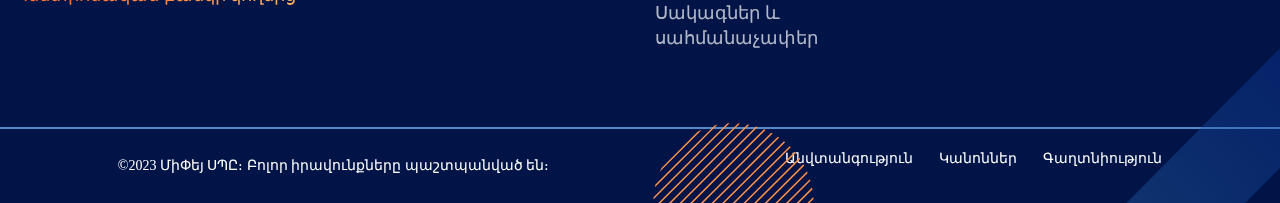
==== commit 89f2852a: "jjjj" ====
--- a/about.html
+++ b/about.html
@@ -3,12 +3,6 @@
   <head>
     <meta charset="UTF-8" />
     <meta name="viewport" content="width=device-width, initial-scale=1.0" />
-    <link rel="stylesheet" href="./sources/Mardoto-Italic.glyphs" />
-    <link rel="stylesheet" href="./sources/Mardoto-Roman.glyphs" />
-    <link rel="stylesheet" href="./fonts/webfonts/Montserrat_am3-Bold.woff">
-    <link rel="stylesheet" href="./fonts/webfonts/Montserrat_am3-Regular.woff">
-    <link rel="stylesheet" href="./fonts/ttf/Montserrat_am3-Bold.ttf">
-    <link rel="stylesheet" href="./fonts/ttf/Montserrat_am3-Regular.ttf">
     <link rel="icon" href="./img/LogoMonet.svg" type="Monet" />
     <link rel="stylesheet" href="./style/style.css" asp-append-version="true" />
     <link
--- a/style/style.css
+++ b/style/style.css
@@ -1,9 +1,75 @@
 @font-face {
-  font-family: "Montserrat arm";
-  src: url(../fonts/ttf/Montserrat_am3-Bold.ttf);
-  src: url(../fonts/ttf/Montserrat_am3-Regular.ttf);
-}
-
+  font-family: '../fonts/Montserratarm-Black/Montserratarm-Black';
+  src: url('../fonts/Montserratarm-Black/Montserratarm-Black.eot?#iefix') format('embedded-opentype'),  url('../fonts/Montserratarm-Black/Montserratarm-Black.otf')  format('opentype'),
+       url('../fonts/Montserratarm-Black/Montserratarm-Black.woff') format('woff'), url('../fonts/Montserratarm-Black/Montserratarm-Black.ttf')  format('truetype'), url('../fonts/Montserratarm-Black/Montserratarm-Black.svg#Montserratarm-Black') format('svg');
+  font-weight: normal;
+  font-style: normal;
+}
+
+@font-face {
+  font-family: '../fonts/Montserratarm-Bold/Montserratarm-Bold';
+  src: url('../fonts/Montserratarm-Bold/Montserratarm-Bold.eot?#iefix') format('embedded-opentype'),  url('../fonts/Montserratarm-Bold/Montserratarm-Bold.otf')  format('opentype'),
+       url('../fonts/Montserratarm-Bold/Montserratarm-Bold.woff') format('woff'), url('../fonts/Montserratarm-Bold/Montserratarm-Bold.ttf')  format('truetype'), url('../fonts/Montserratarm-Bold/Montserratarm-Bold.svg#Montserratarm-Bold') format('svg');
+  font-weight: normal;
+  font-style: normal;
+}
+
+@font-face {
+  font-family: '../fonts/Montserratarm-ExtraBold/Montserratarm-ExtraBold';
+  src: url('../fonts/Montserratarm-ExtraBold/Montserratarm-ExtraBold.eot?#iefix') format('embedded-opentype'),  url('../fonts/Montserratarm-ExtraBold/Montserratarm-ExtraBold.otf')  format('opentype'),
+       url('../fonts/Montserratarm-ExtraBold/Montserratarm-ExtraBold.woff') format('woff'), url('../fonts/Montserratarm-ExtraBold/Montserratarm-ExtraBold.ttf')  format('truetype'), url('../fonts/Montserratarm-ExtraBold/Montserratarm-ExtraBold.svg#Montserratarm-ExtraBold') format('svg');
+  font-weight: normal;
+  font-style: normal;
+}
+
+@font-face {
+  font-family: '../fonts/Montserratarm-ExtraLight/Montserratarm-ExtraLight';
+  src: url('../fonts/Montserratarm-ExtraLight/Montserratarm-ExtraLight.eot?#iefix') format('embedded-opentype'),  url('../fonts/Montserratarm-ExtraLight/Montserratarm-ExtraLight.otf')  format('opentype'),
+       url('../fonts/Montserratarm-ExtraLight/Montserratarm-ExtraLight.woff') format('woff'), url('../fonts/Montserratarm-ExtraLight/Montserratarm-ExtraLight.ttf')  format('truetype'), url('../fonts/Montserratarm-ExtraLight/Montserratarm-ExtraLight.svg#Montserratarm-ExtraLight') format('svg');
+  font-weight: normal;
+  font-style: normal;
+}
+
+@font-face {
+  font-family: '../fonts/Montserratarm-Light/Montserratarm-Light';
+  src: url('../fonts/Montserratarm-Light/Montserratarm-Light.eot?#iefix') format('embedded-opentype'),  url('../fonts/Montserratarm-Light/Montserratarm-Light.otf')  format('opentype'),
+       url('../fonts/Montserratarm-Light/Montserratarm-Light.woff') format('woff'), url('../fonts/Montserratarm-Light/Montserratarm-Light.ttf')  format('truetype'), url('../fonts/Montserratarm-Light/Montserratarm-Light.svg#Montserratarm-Light') format('svg');
+  font-weight: normal;
+  font-style: normal;
+}
+
+@font-face {
+  font-family: '../fonts/Montserratarm-Medium/Montserratarm-Medium';
+  src: url('../fonts/Montserratarm-Medium/Montserratarm-Medium.eot?#iefix') format('embedded-opentype'),  url('../fonts/Montserratarm-Medium/Montserratarm-Medium.otf')  format('opentype'),
+       url('../fonts/Montserratarm-Medium/Montserratarm-Medium.woff') format('woff'), url('../fonts/Montserratarm-Medium/Montserratarm-Medium.ttf')  format('truetype'), url('../fonts/Montserratarm-Medium/Montserratarm-Medium.svg#Montserratarm-Medium') format('svg');
+  font-weight: normal;
+  font-style: normal;
+}
+
+@font-face {
+  font-family: '../fonts/Montserratarm-Regular/Montserratarm-Regular';
+  src: url('../fonts/Montserratarm-Regular/Montserratarm-Regular.eot?#iefix') format('embedded-opentype'),  url('../fonts/Montserratarm-Regular/Montserratarm-Regular.otf')  format('opentype'),
+       url('../fonts/Montserratarm-Regular/Montserratarm-Regular.woff') format('woff'), url('../fonts/Montserratarm-Regular/Montserratarm-Regular.ttf')  format('truetype'), url('../fonts/Montserratarm-Regular/Montserratarm-Regular.svg#Montserratarm-Regular') format('svg');
+  font-weight: normal;
+  font-style: normal;
+}
+
+@font-face {
+  font-family: '../fonts/Montserratarm-SemiBold/Montserratarm-SemiBold';
+  src: url('../fonts/Montserratarm-SemiBold/Montserratarm-SemiBold.eot?#iefix') format('embedded-opentype'),  url('../fonts/Montserratarm-SemiBold/Montserratarm-SemiBold.otf')  format('opentype'),
+       url('../fonts/Montserratarm-SemiBold/Montserratarm-SemiBold.woff') format('woff'), url('../fonts/Montserratarm-SemiBold/Montserratarm-SemiBold.ttf')  format('truetype'), url('../fonts/Montserratarm-SemiBold/Montserratarm-SemiBold.svg#Montserratarm-SemiBold') format('svg');
+  font-weight: normal;
+  font-style: normal;
+}
+
+@font-face {
+  font-family: '../fonts/Montserratarm-Thin/Montserratarm-Thin';
+  src: url('../fonts/Montserratarm-Thin/Montserratarm-Thin.eot?#iefix') format('embedded-opentype'),  url('../fonts/Montserratarm-Thin/Montserratarm-Thin.otf')  format('opentype'),
+       url('../fonts/Montserratarm-Thin/Montserratarm-Thin.woff') format('woff'), url('../fonts/Montserratarm-Thin/Montserratarm-Thin.ttf')  format('truetype'), url('../fonts/Montserratarm-Thin/Montserratarm-Thin.svg#Montserratarm-Thin') format('svg');
+  font-weight: normal;
+  font-style: normal;
+}
+@import url('https://fonts.cdnfonts.com/css/montserrat');
 
 
 * {
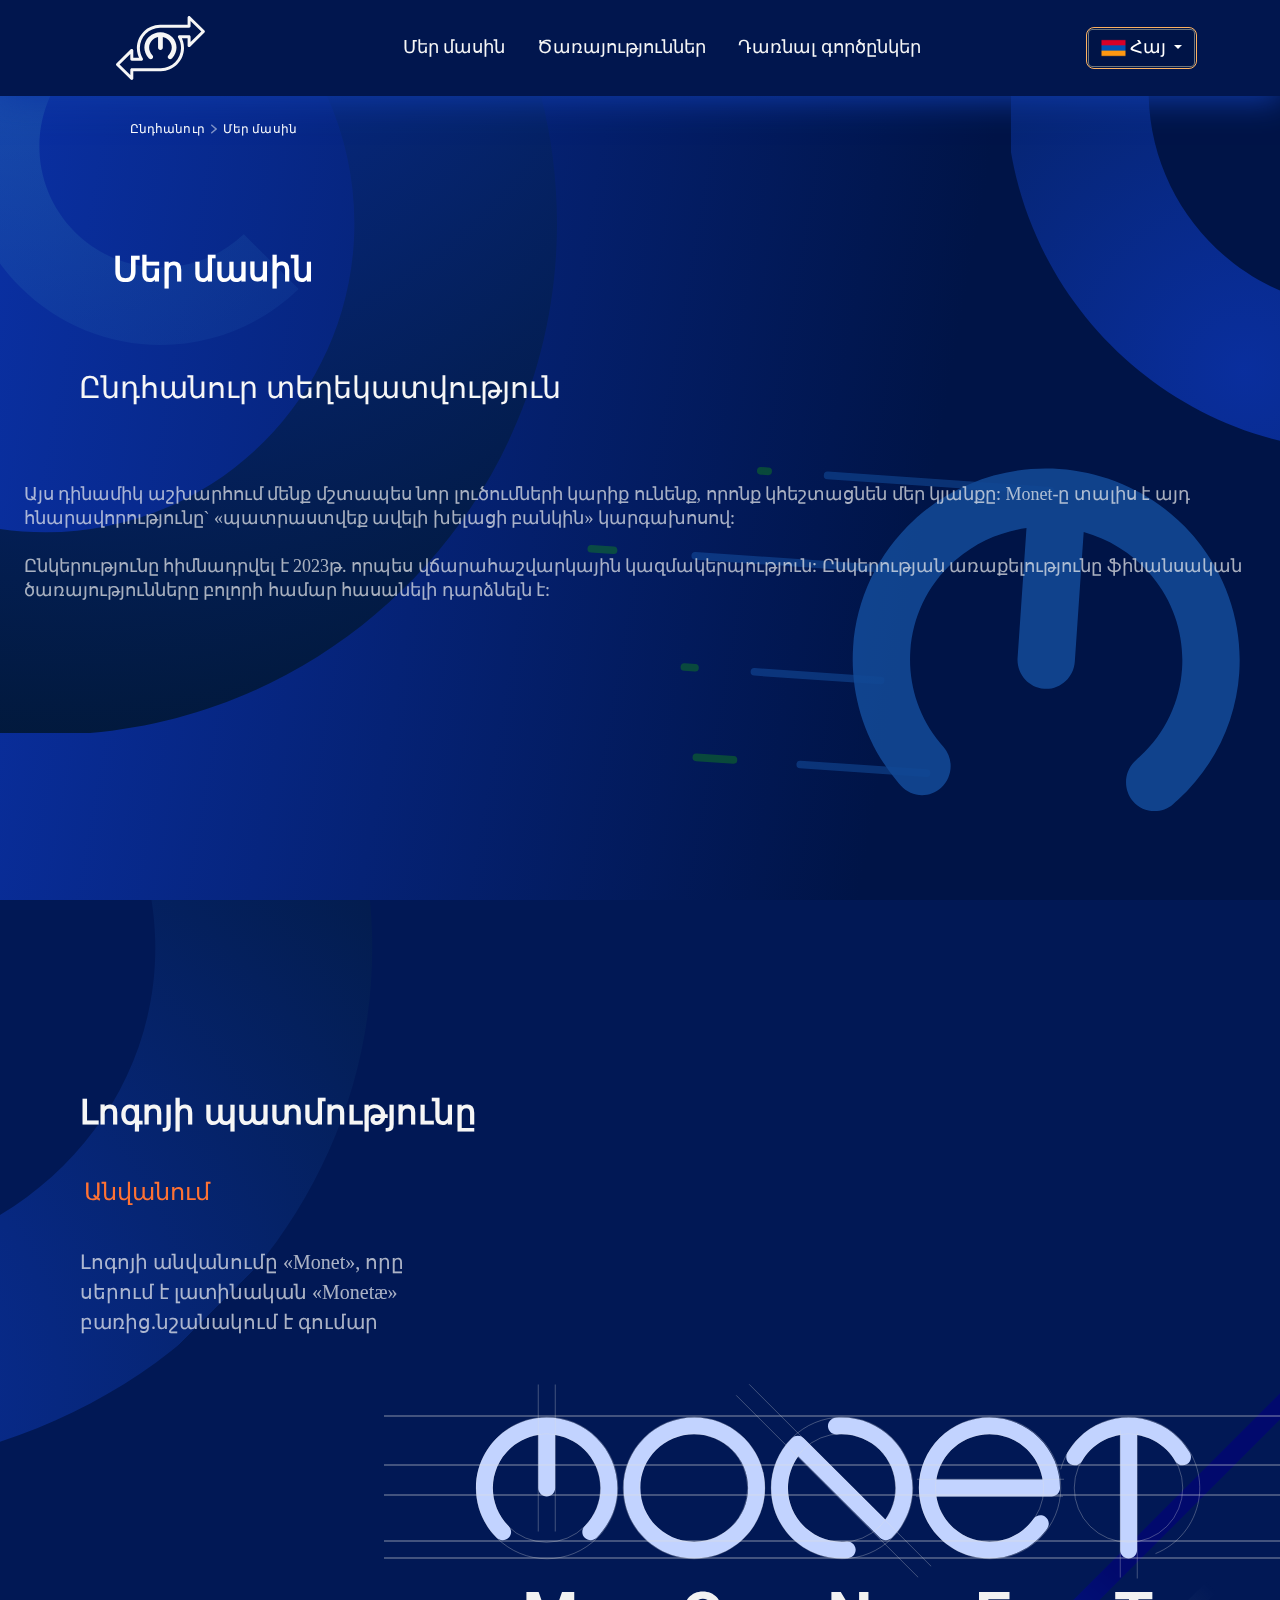
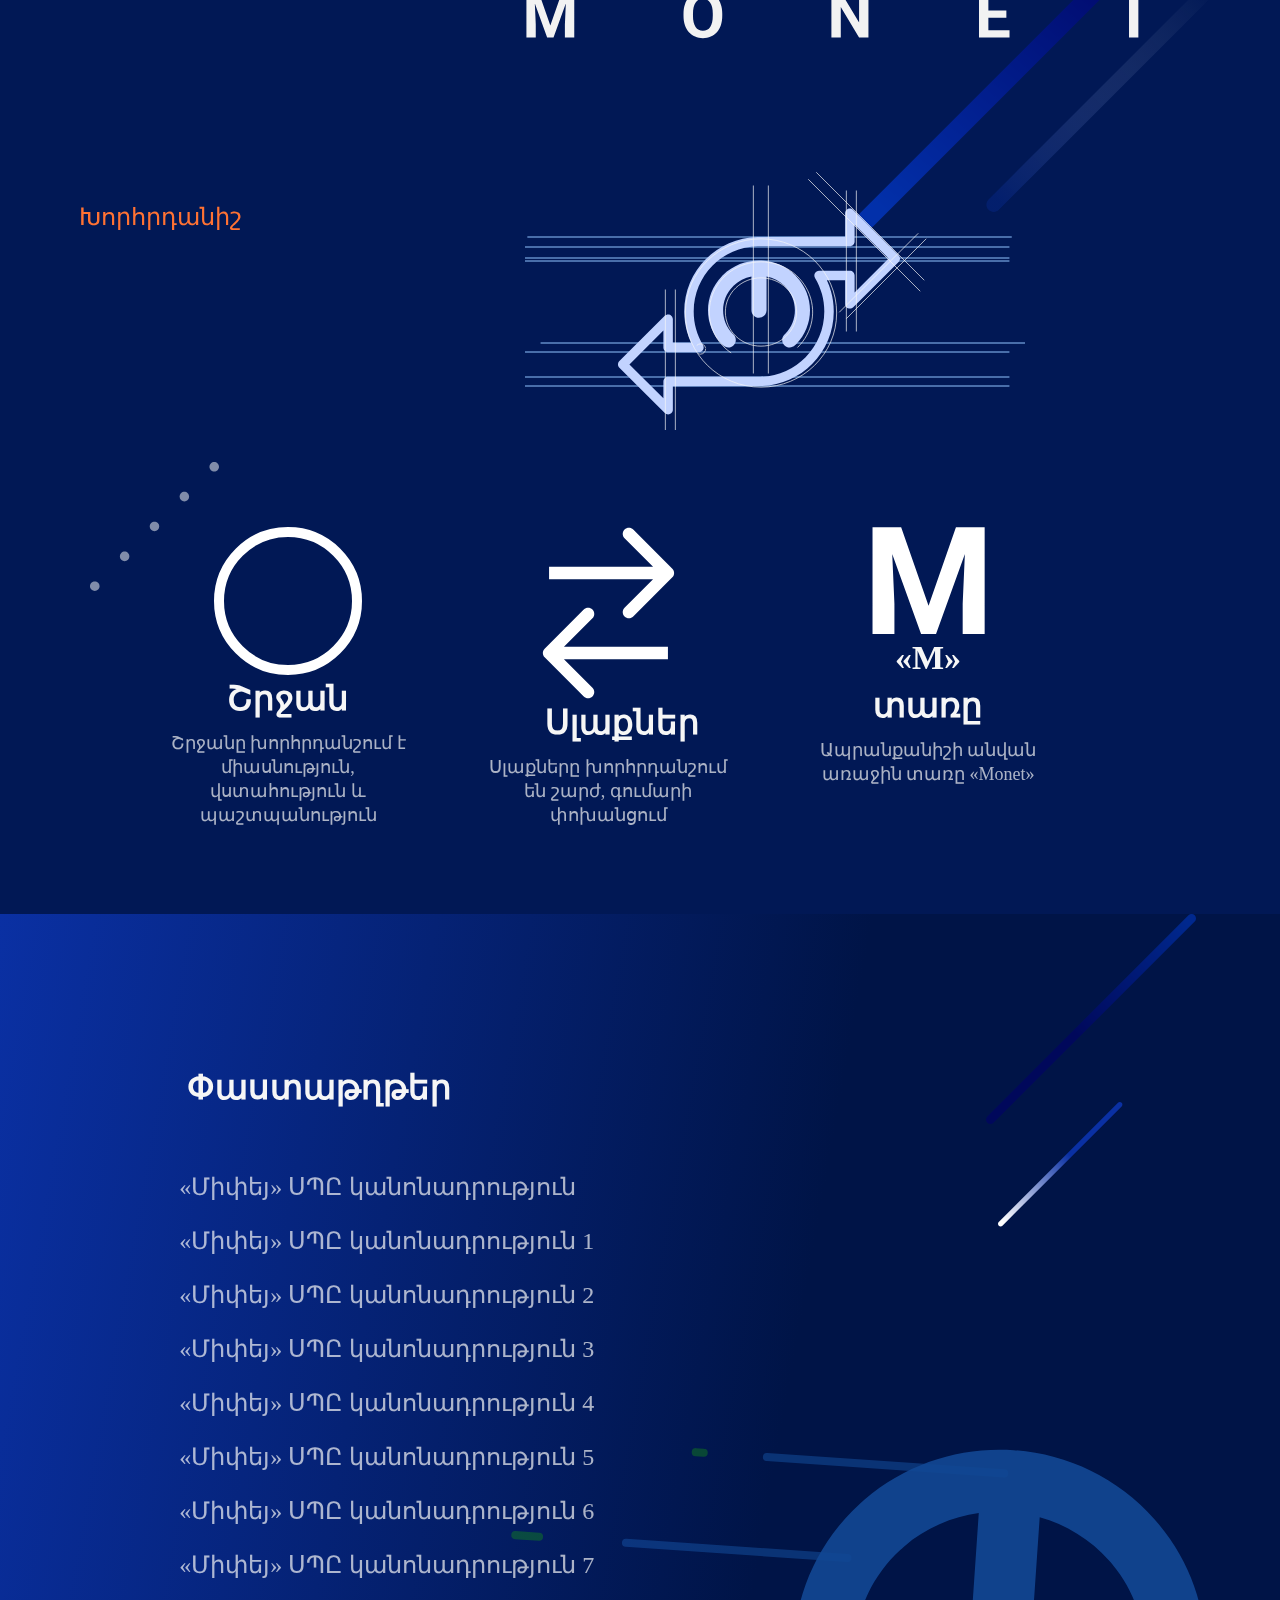
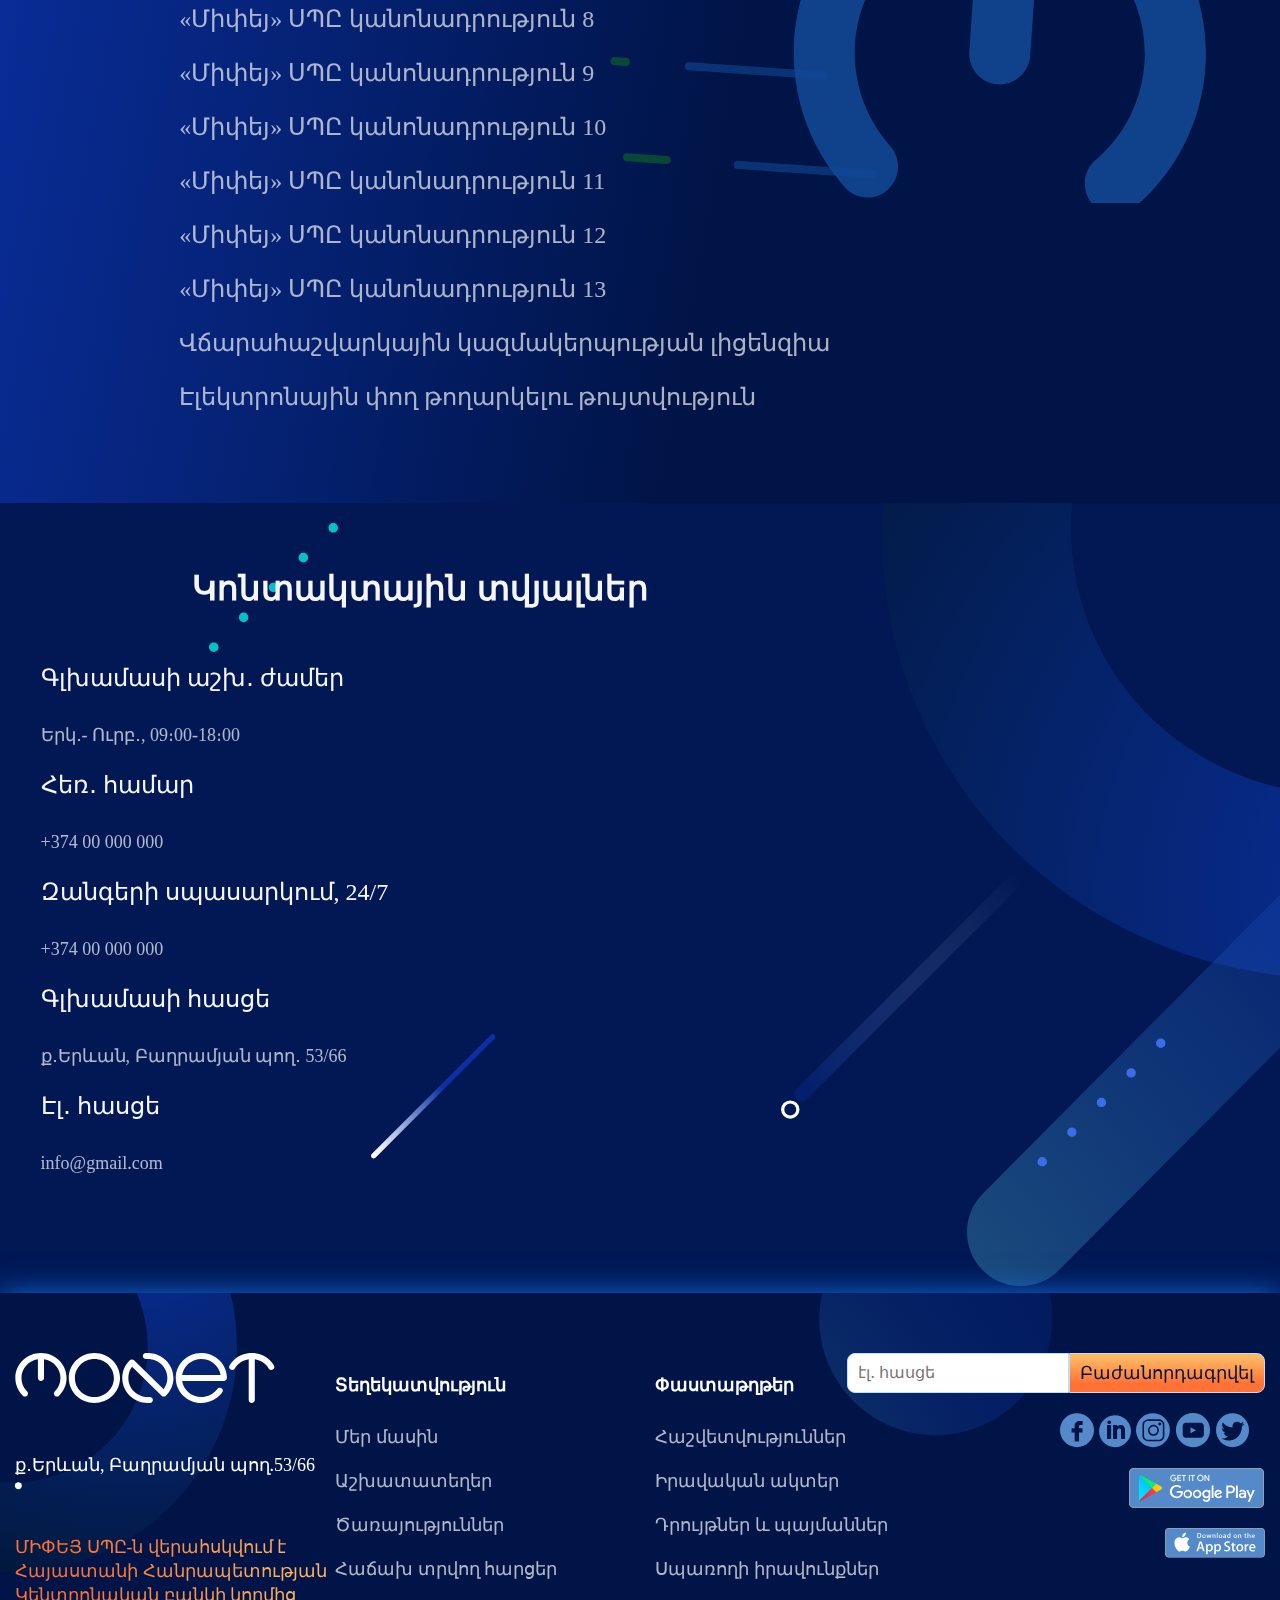
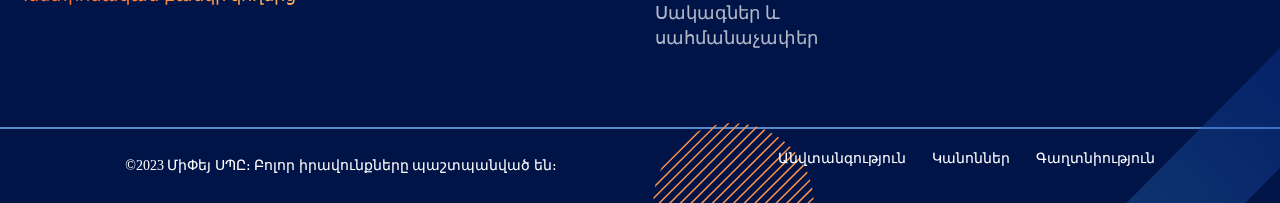
==== commit 0f558920: "ll" ====
--- a/about.html
+++ b/about.html
@@ -153,6 +153,11 @@
 
     <section class="container-about">
       <div class="wrapper-aboute">
+        <div class="wrapper-sectionimg-response"></div>
+        <div class="aboute-border-img-radius"></div>
+        <div class="containervector-img-radius"></div>
+        <div class="aboye-vector-contents-img"></div>
+        <div class="abote-groupe-image-vrctor"></div>
         <div class="erapper-ellips-aboute"></div>
         <div class="wrapper-radius1"></div>
         <div class="wrapper-radius2"></div>
@@ -203,10 +208,10 @@
           </div>
         </div>
       </div>
-    </section>
-
-    <section class="wrapper-memoLogo">
       <div class="content-logomem">
+        <div class="container-content-monethub">MONET</div>
+        <div class="wrapper-con"></div>
+        <div class="aboute-logo-response"></div>
         <div class="wrapper-radius2001"></div>
         <div class="wrapper-radius2002"></div>
         <div class="wrapper-radius2003"></div>
@@ -249,7 +254,7 @@
           <div class="wrapperSlag-Monet"></div>
           <div class="container-Gridthemolates">
             <div class="container">
-              <div class="row row-cols-1 row-cols-sm-2 row-cols-md-4">
+              <div class="row row-cols-1 row-cols-sm-2 row-cols-md-4 container-mobile-response">
                 <div class="col">
                   <div class="container">
                     <div class="row">
@@ -325,6 +330,8 @@
         </div>
       </div>
     </section>
+
+
 
     <section class="container-documents">
       <div class="wrapper-about-document">
@@ -463,13 +470,14 @@
           <div class="wrapper-group0014"></div>
           <div class="wrapper-group0015"></div>
           <div class="wrapper-group0016"></div>
+          <div class="container-export-radius"></div>
         </div>
         <div class="container-menu-hub">
           <h1>Կոնտակտային տվյալներ</h1>
           <div class="content-hub">
             <div class="container content-colibure wrapper-colibure-info">
               <div class="row">
-                <div class="col content-cont">
+                <div class="col content-cont container-section-mobile">
                   <h1>Գլխամասի աշխ․ ժամեր</h1>
                 </div>
                 <div class="w-100"></div>
@@ -478,7 +486,7 @@
                 </div>
               </div>
               <div class="row">
-                <div class="col content-cont">
+                <div class="col content-cont container-section-mobile">
                   <h1>Հեռ․ համար</h1>
                 </div>
                 <div class="w-100"></div>
@@ -487,7 +495,7 @@
                 </div>
               </div>
               <div class="row">
-                <div class="col content-cont">
+                <div class="col content-cont container-section-mobile">
                   <h1>Զանգերի սպասարկում, 24/7</h1>
                 </div>
                 <div class="w-100"></div>
@@ -496,7 +504,7 @@
                 </div>
               </div>
               <div class="row">
-                <div class="col content-cont">
+                <div class="col content-cont container-section-mobile">
                   <h1>Գլխամասի հասցե</h1>
                 </div>
                 <div class="w-100"></div>
@@ -505,7 +513,7 @@
                 </div>
               </div>
               <div class="row">
-                <div class="col content-cont">
+                <div class="col content-cont container-section-mobile">
                   <h1>Էլ․ հասցե</h1>
                 </div>
                 <div class="w-100"></div>
--- a/style/style.css
+++ b/style/style.css
@@ -1,75 +1,75 @@
 @font-face {
   font-family: '../fonts/Montserratarm-Black/Montserratarm-Black';
-  src: url('../fonts/Montserratarm-Black/Montserratarm-Black.eot?#iefix') format('embedded-opentype'),  url('../fonts/Montserratarm-Black/Montserratarm-Black.otf')  format('opentype'),
-       url('../fonts/Montserratarm-Black/Montserratarm-Black.woff') format('woff'), url('../fonts/Montserratarm-Black/Montserratarm-Black.ttf')  format('truetype'), url('../fonts/Montserratarm-Black/Montserratarm-Black.svg#Montserratarm-Black') format('svg');
+  src: url('../fonts/Montserratarm-Black/Montserratarm-Black.eot?#iefix') format('embedded-opentype'), url('../fonts/Montserratarm-Black/Montserratarm-Black.otf') format('opentype'),
+    url('../fonts/Montserratarm-Black/Montserratarm-Black.woff') format('woff'), url('../fonts/Montserratarm-Black/Montserratarm-Black.ttf') format('truetype'), url('../fonts/Montserratarm-Black/Montserratarm-Black.svg#Montserratarm-Black') format('svg');
   font-weight: normal;
   font-style: normal;
 }
 
 @font-face {
   font-family: '../fonts/Montserratarm-Bold/Montserratarm-Bold';
-  src: url('../fonts/Montserratarm-Bold/Montserratarm-Bold.eot?#iefix') format('embedded-opentype'),  url('../fonts/Montserratarm-Bold/Montserratarm-Bold.otf')  format('opentype'),
-       url('../fonts/Montserratarm-Bold/Montserratarm-Bold.woff') format('woff'), url('../fonts/Montserratarm-Bold/Montserratarm-Bold.ttf')  format('truetype'), url('../fonts/Montserratarm-Bold/Montserratarm-Bold.svg#Montserratarm-Bold') format('svg');
+  src: url('../fonts/Montserratarm-Bold/Montserratarm-Bold.eot?#iefix') format('embedded-opentype'), url('../fonts/Montserratarm-Bold/Montserratarm-Bold.otf') format('opentype'),
+    url('../fonts/Montserratarm-Bold/Montserratarm-Bold.woff') format('woff'), url('../fonts/Montserratarm-Bold/Montserratarm-Bold.ttf') format('truetype'), url('../fonts/Montserratarm-Bold/Montserratarm-Bold.svg#Montserratarm-Bold') format('svg');
   font-weight: normal;
   font-style: normal;
 }
 
 @font-face {
   font-family: '../fonts/Montserratarm-ExtraBold/Montserratarm-ExtraBold';
-  src: url('../fonts/Montserratarm-ExtraBold/Montserratarm-ExtraBold.eot?#iefix') format('embedded-opentype'),  url('../fonts/Montserratarm-ExtraBold/Montserratarm-ExtraBold.otf')  format('opentype'),
-       url('../fonts/Montserratarm-ExtraBold/Montserratarm-ExtraBold.woff') format('woff'), url('../fonts/Montserratarm-ExtraBold/Montserratarm-ExtraBold.ttf')  format('truetype'), url('../fonts/Montserratarm-ExtraBold/Montserratarm-ExtraBold.svg#Montserratarm-ExtraBold') format('svg');
+  src: url('../fonts/Montserratarm-ExtraBold/Montserratarm-ExtraBold.eot?#iefix') format('embedded-opentype'), url('../fonts/Montserratarm-ExtraBold/Montserratarm-ExtraBold.otf') format('opentype'),
+    url('../fonts/Montserratarm-ExtraBold/Montserratarm-ExtraBold.woff') format('woff'), url('../fonts/Montserratarm-ExtraBold/Montserratarm-ExtraBold.ttf') format('truetype'), url('../fonts/Montserratarm-ExtraBold/Montserratarm-ExtraBold.svg#Montserratarm-ExtraBold') format('svg');
   font-weight: normal;
   font-style: normal;
 }
 
 @font-face {
   font-family: '../fonts/Montserratarm-ExtraLight/Montserratarm-ExtraLight';
-  src: url('../fonts/Montserratarm-ExtraLight/Montserratarm-ExtraLight.eot?#iefix') format('embedded-opentype'),  url('../fonts/Montserratarm-ExtraLight/Montserratarm-ExtraLight.otf')  format('opentype'),
-       url('../fonts/Montserratarm-ExtraLight/Montserratarm-ExtraLight.woff') format('woff'), url('../fonts/Montserratarm-ExtraLight/Montserratarm-ExtraLight.ttf')  format('truetype'), url('../fonts/Montserratarm-ExtraLight/Montserratarm-ExtraLight.svg#Montserratarm-ExtraLight') format('svg');
+  src: url('../fonts/Montserratarm-ExtraLight/Montserratarm-ExtraLight.eot?#iefix') format('embedded-opentype'), url('../fonts/Montserratarm-ExtraLight/Montserratarm-ExtraLight.otf') format('opentype'),
+    url('../fonts/Montserratarm-ExtraLight/Montserratarm-ExtraLight.woff') format('woff'), url('../fonts/Montserratarm-ExtraLight/Montserratarm-ExtraLight.ttf') format('truetype'), url('../fonts/Montserratarm-ExtraLight/Montserratarm-ExtraLight.svg#Montserratarm-ExtraLight') format('svg');
   font-weight: normal;
   font-style: normal;
 }
 
 @font-face {
   font-family: '../fonts/Montserratarm-Light/Montserratarm-Light';
-  src: url('../fonts/Montserratarm-Light/Montserratarm-Light.eot?#iefix') format('embedded-opentype'),  url('../fonts/Montserratarm-Light/Montserratarm-Light.otf')  format('opentype'),
-       url('../fonts/Montserratarm-Light/Montserratarm-Light.woff') format('woff'), url('../fonts/Montserratarm-Light/Montserratarm-Light.ttf')  format('truetype'), url('../fonts/Montserratarm-Light/Montserratarm-Light.svg#Montserratarm-Light') format('svg');
+  src: url('../fonts/Montserratarm-Light/Montserratarm-Light.eot?#iefix') format('embedded-opentype'), url('../fonts/Montserratarm-Light/Montserratarm-Light.otf') format('opentype'),
+    url('../fonts/Montserratarm-Light/Montserratarm-Light.woff') format('woff'), url('../fonts/Montserratarm-Light/Montserratarm-Light.ttf') format('truetype'), url('../fonts/Montserratarm-Light/Montserratarm-Light.svg#Montserratarm-Light') format('svg');
   font-weight: normal;
   font-style: normal;
 }
 
 @font-face {
   font-family: '../fonts/Montserratarm-Medium/Montserratarm-Medium';
-  src: url('../fonts/Montserratarm-Medium/Montserratarm-Medium.eot?#iefix') format('embedded-opentype'),  url('../fonts/Montserratarm-Medium/Montserratarm-Medium.otf')  format('opentype'),
-       url('../fonts/Montserratarm-Medium/Montserratarm-Medium.woff') format('woff'), url('../fonts/Montserratarm-Medium/Montserratarm-Medium.ttf')  format('truetype'), url('../fonts/Montserratarm-Medium/Montserratarm-Medium.svg#Montserratarm-Medium') format('svg');
+  src: url('../fonts/Montserratarm-Medium/Montserratarm-Medium.eot?#iefix') format('embedded-opentype'), url('../fonts/Montserratarm-Medium/Montserratarm-Medium.otf') format('opentype'),
+    url('../fonts/Montserratarm-Medium/Montserratarm-Medium.woff') format('woff'), url('../fonts/Montserratarm-Medium/Montserratarm-Medium.ttf') format('truetype'), url('../fonts/Montserratarm-Medium/Montserratarm-Medium.svg#Montserratarm-Medium') format('svg');
   font-weight: normal;
   font-style: normal;
 }
 
 @font-face {
   font-family: '../fonts/Montserratarm-Regular/Montserratarm-Regular';
-  src: url('../fonts/Montserratarm-Regular/Montserratarm-Regular.eot?#iefix') format('embedded-opentype'),  url('../fonts/Montserratarm-Regular/Montserratarm-Regular.otf')  format('opentype'),
-       url('../fonts/Montserratarm-Regular/Montserratarm-Regular.woff') format('woff'), url('../fonts/Montserratarm-Regular/Montserratarm-Regular.ttf')  format('truetype'), url('../fonts/Montserratarm-Regular/Montserratarm-Regular.svg#Montserratarm-Regular') format('svg');
+  src: url('../fonts/Montserratarm-Regular/Montserratarm-Regular.eot?#iefix') format('embedded-opentype'), url('../fonts/Montserratarm-Regular/Montserratarm-Regular.otf') format('opentype'),
+    url('../fonts/Montserratarm-Regular/Montserratarm-Regular.woff') format('woff'), url('../fonts/Montserratarm-Regular/Montserratarm-Regular.ttf') format('truetype'), url('../fonts/Montserratarm-Regular/Montserratarm-Regular.svg#Montserratarm-Regular') format('svg');
   font-weight: normal;
   font-style: normal;
 }
 
 @font-face {
   font-family: '../fonts/Montserratarm-SemiBold/Montserratarm-SemiBold';
-  src: url('../fonts/Montserratarm-SemiBold/Montserratarm-SemiBold.eot?#iefix') format('embedded-opentype'),  url('../fonts/Montserratarm-SemiBold/Montserratarm-SemiBold.otf')  format('opentype'),
-       url('../fonts/Montserratarm-SemiBold/Montserratarm-SemiBold.woff') format('woff'), url('../fonts/Montserratarm-SemiBold/Montserratarm-SemiBold.ttf')  format('truetype'), url('../fonts/Montserratarm-SemiBold/Montserratarm-SemiBold.svg#Montserratarm-SemiBold') format('svg');
+  src: url('../fonts/Montserratarm-SemiBold/Montserratarm-SemiBold.eot?#iefix') format('embedded-opentype'), url('../fonts/Montserratarm-SemiBold/Montserratarm-SemiBold.otf') format('opentype'),
+    url('../fonts/Montserratarm-SemiBold/Montserratarm-SemiBold.woff') format('woff'), url('../fonts/Montserratarm-SemiBold/Montserratarm-SemiBold.ttf') format('truetype'), url('../fonts/Montserratarm-SemiBold/Montserratarm-SemiBold.svg#Montserratarm-SemiBold') format('svg');
   font-weight: normal;
   font-style: normal;
 }
 
 @font-face {
   font-family: '../fonts/Montserratarm-Thin/Montserratarm-Thin';
-  src: url('../fonts/Montserratarm-Thin/Montserratarm-Thin.eot?#iefix') format('embedded-opentype'),  url('../fonts/Montserratarm-Thin/Montserratarm-Thin.otf')  format('opentype'),
-       url('../fonts/Montserratarm-Thin/Montserratarm-Thin.woff') format('woff'), url('../fonts/Montserratarm-Thin/Montserratarm-Thin.ttf')  format('truetype'), url('../fonts/Montserratarm-Thin/Montserratarm-Thin.svg#Montserratarm-Thin') format('svg');
+  src: url('../fonts/Montserratarm-Thin/Montserratarm-Thin.eot?#iefix') format('embedded-opentype'), url('../fonts/Montserratarm-Thin/Montserratarm-Thin.otf') format('opentype'),
+    url('../fonts/Montserratarm-Thin/Montserratarm-Thin.woff') format('woff'), url('../fonts/Montserratarm-Thin/Montserratarm-Thin.ttf') format('truetype'), url('../fonts/Montserratarm-Thin/Montserratarm-Thin.svg#Montserratarm-Thin') format('svg');
   font-weight: normal;
   font-style: normal;
 }
-@import url('https://fonts.cdnfonts.com/css/montserrat');
+
 
 
 * {
@@ -453,9 +453,9 @@
   background-position: right;
   position: relative;
   left: 43%;
-  top: 36px;
   overflow: hidden;
   z-index: 1;
+  bottom: 10px;
 }
 
 
@@ -902,7 +902,7 @@
 }
 
 .container-svg h3 {
-  width: 77px;
+
   font-family: Montserrat arm;
   font-size: 24px;
   font-weight: 500;
@@ -935,7 +935,7 @@
 
 .wrapper-smoll-content .container>.row {
   align-items: center;
-  justify-content: center;
+  justify-content: space-between;
   padding-top: 100px;
 }
 
@@ -943,14 +943,14 @@
   width: 129px;
   position: absolute;
   top: 301px;
-  right: 90%;
+  right: 100%;
   pointer-events: none;
 }
 
 .wrapper-svggroup2 {
   width: 129px;
   position: absolute;
-  bottom: 78%;
+  bottom: 89%;
   left: 55%;
   pointer-events: none;
 }
@@ -958,19 +958,18 @@
 .wrapper-svggroup3 {
   position: absolute;
   width: 445px;
-  flex-shrink: 0;
   background-blend-mode: overlay;
   mix-blend-mode: overlay;
-  left: 79%;
-  bottom: 121px;
+  left: 92%;
+  bottom: 148px;
   pointer-events: none;
 }
 
 .wrapper-svggroup4 {
   position: absolute;
   width: 346px;
-  left: 89%;
-  bottom: 31%;
+  left: 98%;
+  bottom: 19%;
   pointer-events: none;
 }
 
@@ -1071,7 +1070,7 @@
   position: fixed;
   z-index: 1;
   background: #001447;
-
+z-index: 200 !important;
   left: unset;
   top: 0;
   right: 0;
@@ -1144,7 +1143,74 @@
   overflow: hidden;
   background: linear-gradient(100.09deg, #0A30A3 0%, #001447 58.57%);
 }
-
+.wrapper-sectionimg-response{
+  background-image: url(../img/aboute-vector-section.svg);
+  background-position: center;
+  background-repeat: no-repeat;
+  background-size: cover;
+  position: absolute;
+  display: none;
+}
+.aboute-border-img-radius{
+  background-image: url(../img/aboute-border-radius.svg);
+  background-position: center;
+  background-repeat: no-repeat;
+  background-size: cover;
+  position: absolute;
+  display: none;
+}
+.containervector-img-radius{
+  background-image: url(../img/vector-borderimage-radius.svg);
+  background-position: center;
+  background-repeat: no-repeat;
+  background-size: cover;
+  position: absolute;
+  display: none;
+}
+.aboye-vector-contents-img{
+  background-image: url(../img/aboute-vector-contents.svg);
+  background-position: center;
+  background-repeat: no-repeat;
+  background-size: cover;
+  position: absolute;
+  display: none;
+}
+.abote-groupe-image-vrctor{
+  background-image: url(../img/aboute/aboute-groupe-content.svg);
+  background-position: center;
+  background-repeat: no-repeat;
+  background-size: cover;
+  position: absolute;
+  display: none;
+}
+.aboute-logo-response{
+  background-image: url(../img/aboute/aboute-monet-group.svg);
+  background-position: center;
+  background-repeat: no-repeat;
+  background-size: cover;
+  position: absolute;
+  display: none;
+}
+.container-content-monethub{
+ 
+  display: none;
+}
+.wrapper-con{
+  background-image: url(../img/MONET.svg);
+  background-position: center;
+  background-repeat: no-repeat;
+  background-size: cover;
+  position: absolute;
+  display: none;
+}
+.container-export-radius{
+  background-image: url(../img/expoer-defolt-radius.svg);
+  background-position: center;
+  background-repeat: no-repeat;
+  background-size: cover;
+  position: absolute;
+  display: none;
+}
 .wrapper-aboute {
   position: relative;
   width: 100%;
@@ -1267,6 +1333,10 @@
   justify-content: center;
 }
 
+.container-none {
+  display: none;
+}
+
 .wrapper-abouteOldInfo h1 {
   width: 498px;
   font-family: Montserrat arm;
@@ -1307,10 +1377,11 @@
   min-height: 1614px;
   background: #011855;
   position: relative;
+  overflow: hidden;
 }
 
 .wrapper-radius2001 {
-  width: 419px;
+  width: 385px;
   min-height: 1071px;
   position: absolute;
   background-image: url(../img/aboute/radius2001.svg);
@@ -1318,7 +1389,8 @@
   background-repeat: no-repeat;
   background-size: cover;
   right: 80%;
-  bottom: 58%;
+  bottom: 49%;
+  transform: rotate(45deg);
 }
 
 .wrapper-radius2002 {
@@ -2030,6 +2102,9 @@
   max-width: 1000px;
   width: 100%;
 }
+.display-footer-hide,.container-footer-menuHub{
+  z-index: 10;
+}
 
 .container-label {
   width: 396px;
@@ -2060,6 +2135,9 @@
 
 }
 
+.container-slider-section {
+  display: none;
+}
 
 .container-messige span {
   width: 509px;
@@ -2166,6 +2244,9 @@
   transform: rotate(0deg) !important;
 }
 
+.none-mobile {
+  display: none;
+}
 
 
 
@@ -2382,6 +2463,34 @@
 
 /* Consume page end */
 
+.wrapper-flex-borderRadius {
+  display: flex;
+  align-items: center;
+  gap: 10px;
+}
+
+.wrapper-flex-borderRadius .onclick {
+  width: 10px;
+  min-height: 10px;
+
+  border-radius: 10px;
+
+}
+
+.wrapper-flex-borderRadius button {
+  width: 10px;
+  min-height: 10px;
+  border-radius: 10px;
+  background: none;
+  border: 1px solid #FFB763;
+}
+
+
+
+
+
+
+
 /* Limited start */
 .limitid-test {
   max-width: 204px;
@@ -2533,6 +2642,8 @@
 .container-adress a {
   z-index: 5;
 }
+
+
 
 .container-footer-menuHub h3 {
   width: 208px;
@@ -2666,7 +2777,6 @@
 }
 
 .container-footer-textEnd span {
-  width: 462px;
   font-family: Montserrat arm;
   font-size: 14px;
   font-weight: 400;
@@ -2680,6 +2790,21 @@
   display: flex;
   flex-wrap: wrap;
   gap: 26px;
+}
+
+.display-footer-hide h3 {
+  min-height: 17px;
+  font-family: Montserrat arm;
+  font-size: 14px;
+  font-weight: 500;
+  line-height: 17px;
+  letter-spacing: 0px;
+  text-align: left;
+  color: #FFFFFF;
+  position: relative;
+  right: 76px;
+  z-index: 10;
+
 }
 
 .footer-menu-hub li a {
@@ -2692,6 +2817,8 @@
   text-align: left;
   color: #ffffff;
   text-decoration: none;
+  z-index: 2;
+  position: relative;
 }
 
 .footer-menu-hub li:hover a {
@@ -2700,6 +2827,11 @@
 
 .footer-menu-hub li:active a {
   color: #ff7233;
+}
+
+.display-footer-hide {
+  position: relative;
+  top: 17px;
 }
 
 .footer-images {
@@ -2718,6 +2850,10 @@
   z-index: 1;
 }
 
+.container-footer-menuHub {
+  z-index: 10;
+}
+
 .footer-radius {
   position: absolute;
   bottom: 72%;
@@ -2756,11 +2892,23 @@
 
 @media (max-width: 1550px) {
   .container-img-vector6 {
-    left: 35%;
-  }
-
+    width: 900px;
+    left: 39%;
+  }
+.container-vector3{
+  left: 38%;
+    top: -155px;
+}
   .container-vector5 {
     top: 10%;
+  }
+  .container-vector14{
+    width: 239px;
+    transform: rotate(12deg);
+    top: 3px;
+}
+  .container-vector4{
+    left: 47%;
   }
 
   .container-block-welcome span {
@@ -2816,12 +2964,26 @@
   .wrapper-section3-content {
     margin-bottom: 100px;
   }
+
+  .display-footer-hide {
+    display: none;
+  }
+
+  .container-footer-response {
+    justify-content: space-around;
+  }
 }
 
 
 
 
 @media (max-width: 1250px) {
+  .container-img-vector6{
+    width: 832px;
+  }
+  .container-working{
+    bottom: 227px;
+  }
   .container-vector41 {
     display: none;
   }
@@ -2845,7 +3007,24 @@
   .container-vector13 {
     display: none;
   }
-}
+
+
+  .container-button-click {
+    margin-bottom: 60px;
+  }
+
+  .col-container-coleg {
+    display: none !important;
+  }
+
+  .container-none {
+    display: block;
+    position: relative;
+    bottom: 224px;
+    padding-inline: 50px;
+  }
+}
+
 
 @media (max-width: 1200px) {
   .container-vector30 {
@@ -2871,6 +3050,10 @@
   .col-response-img {
     padding: 35px 0;
   }
+
+  .container-adress {
+    display: none;
+  }
 }
 
 
@@ -2883,8 +3066,14 @@
 
 @media (max-width: 1150px) {
   .container-img-vector6 {
-    width: 665px;
-    left: 42%;
+    width: 732px;
+    left: 41%;
+  }
+.container-working{
+  bottom: 234px;
+}
+  .container-vector14 {
+    display: none;
   }
 
   .container-vector32 {
@@ -2903,9 +3092,7 @@
     display: none;
   }
 
-  .container-working {
-    margin-bottom: 30%;
-  }
+ 
 
   .wrapper-info-ellips {
     top: 0;
@@ -2944,11 +3131,26 @@
     width: 300px;
   }
 
+  .container-footer-response {
+    flex-wrap: wrap !important;
+    flex-direction: column;
+    align-items: center;
+  }
+
+  .container-adress {
+    display: block;
+  }
+
+  .display-footer-hide {
+    display: block;
+  }
 }
 
 
 @media (max-width: 1065px) {
-
+.container-block-welcome{
+  left: 36px;
+}
   .wrapper-section3-content {
     flex-wrap: wrap-reverse !important;
     padding-inline: 86px;
@@ -2961,6 +3163,22 @@
     right: 48px;
   }
 
+  .container-response-colspan {
+    flex-direction: column;
+    gap: 59px;
+    margin-bottom: 62px;
+  }
+
+  .wrapper-svggroup2 {
+    display: none;
+  }
+
+  .container-svg {
+    display: flex;
+
+  }
+
+
 }
 
 
@@ -3030,6 +3248,7 @@
     top: 500px;
     left: 240px;
     position: relative;
+    margin-bottom: 37px;
   }
 
   .container-vector9 {
@@ -3101,6 +3320,22 @@
 
 }
 
+@media (max-width:782px) {
+
+  .wrapper-casio {
+    max-width: 180px;
+    min-height: 58px;
+  }
+
+  .rowspan-contentresponse {
+    flex-wrap: nowrap !important;
+  }
+
+  .content.container-content>.wrapper-content-container {
+    min-height: 250px;
+  }
+
+}
 
 
 
@@ -3194,7 +3429,37 @@
     width: 380px;
   }
 
-}
+  .wrapper-image-people3 {
+    display: none;
+  }
+
+  .none-mobile {
+    display: block;
+    z-index: 1;
+  }
+
+  .container-vector40 {
+    display: block;
+    left: 74%;
+    top: 61%;
+  }
+
+  .container-vector41 {
+    display: block;
+    top: 80%;
+    left: 91%;
+  }
+
+  .container-slider-section {
+    display: block !important;
+    position: relative;
+    width: 200px;
+    top: 114px;
+  }
+}
+
+
+
 
 
 
@@ -3239,7 +3504,403 @@
     color: #D0D0D0;
 
   }
-}
+
+  .rowspan-contentresponse {
+    position: relative;
+    right: 30px;
+  }
+
+  .container-footer-textEnd {
+    flex-direction: column-reverse;
+
+  }
+
+  .footer-end {
+    bottom: 182px;
+    transform: rotate(88deg);
+    left: -46px;
+  }
+
+  .display-footer-hide h3 {
+    right: 0;
+  }
+
+  .res-foot {
+    display: block;
+    text-align: center !important;
+  }
+  .container-button-click{
+    margin-bottom: 0px !important;
+  }
+
+}
+
+
+@media (max-width: 482px){
+  .wrapper-abouteText{
+    display: flex;
+    justify-content: flex-start;
+  }
+  .wrapper-abouteText h1{
+    max-width: 184px;
+    min-height: 42px;
+font-size: 30px;
+font-weight: 500;
+line-height: 42px;
+text-align: left;
+color: #FFFFFF;
+
+  }
+  .wrapper-abouteOldInfo{
+    display: flex;
+    justify-content: flex-start;
+  }
+  .wrapper-abouteOldInfo h1{
+    max-width: 202px;
+    min-height: 60px;
+font-size: 20px;
+font-weight: 500;
+line-height: 30px;
+text-align: left;
+
+  }
+  .wrapper-abouteDinamick{
+    display: flex;
+    justify-content: flex-start;
+  }
+  .wrapper-abouteDinamick span{
+    max-width: 396px;
+    min-height: 322px;
+font-size: 18px;
+font-weight: 400;
+line-height: 24px;
+text-align: left;
+color: #F2F2F2;
+
+  }
+  .wrapper-radius1,.wrapper-radius2,
+  .wrapper-radius3{
+    display: none;
+  }
+  
+  .erapper-ellips-aboute{
+    display: none;
+  }
+  .wrapper-sectionimg-response{
+    display: block;
+    right: 71%;
+    transform: rotate(13deg);
+    width: 138px;
+    min-height: 213px;
+    top: -85px;
+  }
+  .container-abouteClick{
+   display: none;
+}
+.wrapper-aboute{
+  min-height: 0;
+}
+.aboute-border-img-radius{
+  display: block;
+    left: 68%;
+    top: 17px;
+    width: 12px;
+    min-height: 12px;
+}
+
+.containervector-img-radius{
+  display: block;
+  min-height: 59px;
+  top: 46px;
+  left: 76%;
+  width: 62px;
+}
+.aboye-vector-contents-img{
+  display: block;
+    width: 25px;
+    min-height: 37px;
+    top: 85%;
+    left: -6px;
+}
+.wrapper-abouteFlex {
+  gap: 26px;
+}
+.abote-groupe-image-vrctor{
+  width: 97px;
+    min-height: 69px;
+    display: block;
+    left: 294px;
+    top: 84%;
+}
+
+.wrapper-radius2001{
+  display: none;
+}
+
+.containerLogo-about{
+  position: absolute !important;
+  position: relative;
+  right: 15%;
+  top: -104px;
+}
+.containerLogo-about h1{
+  max-width: 242px;
+  min-height: 30px;
+
+font-size: 20px;
+font-weight: 500;
+line-height: 30px;
+color: #F6F6F6;
+
+text-align: left;
+
+}
+
+.containerText-aboutLogo{
+  position: absolute !important;
+    right: 74px;
+    bottom: 100%;
+}
+.containerText-aboutLogo h1{
+  max-width: 101px;
+  min-height: 24px;
+
+font-size: 18px;
+font-weight: 500;
+line-height: 24px;
+
+text-align: center;
+
+}
+.content-colspanwrapper{
+  right: 64px;
+    bottom: 133px;
+
+}
+.containerLogo-monet{
+  display: none;
+}
+.aboute-logo-response{
+  width: 396px;
+  min-height: 62px;
+  display: block;
+  top: 16%;
+  left: 13px;
+}
+.container-content-monethub{
+  display: block;
+  width: 274px;
+  min-height: 59px;
+  top: 21%;
+  font-family: Roboto;
+  font-size: 50px;
+  font-weight: 700;
+  line-height: 59px;
+  letter-spacing: 0.5em;
+  text-align: center;
+  color: #F2F2F2;
+  position: absolute;
+  left: 67px;
+z-index: 5;
+}
+.wrapper-con{
+  display: block;
+    width: 191px;
+    min-height: 282px;
+    top: 10%;
+    left: 63%;
+}
+
+.content-Symbol{
+  left: -23px;
+    top: 461px;
+}
+
+.content-Symbol h1{
+  max-width: 131px;
+  min-height: 24px;
+font-size: 18px;
+font-weight: 500;
+line-height: 24px;
+text-align: center;
+
+}
+.wrapperSlag-Monet{
+  width: 396px;
+  min-height: 204px;
+  left: 13px;
+  top: 33%;
+}
+.container-mobile-response{
+  position: relative;
+  right: 44px;
+  bottom: 429px;
+  gap: 60px;
+}
+.content-logomem{
+  margin-bottom: 35px;
+}
+.contenrBorder-radiustext h1{
+  max-width: 119px;
+  min-height: 42px;
+
+font-size: 30px;
+font-weight: 700;
+line-height: 42px;
+
+text-align: center;
+
+}
+.wrapper-radius2004{
+  top: 56%;
+    width: 86px;
+    left: 19px;
+}
+.wrapper-radius2002{
+  top: 45%;
+    left: 119px;
+}
+.wrapper-radius2003{
+  top: 46%;
+}
+.wrapper-aboute-menuHub h1{
+  max-width: 164px;
+  min-height: 30px;
+  font-size: 20px;
+  font-weight: 500;
+  line-height: 30px;
+  text-align: left;
+  position: absolute;
+  bottom: 97%;
+  right: 69%;
+}
+.navbar-menu-aboute{
+  position: relative;
+    right: 38px;
+}
+.navbar-menu-aboute li a{
+  max-width: 395px;
+  min-height: 24px;
+font-size: 18px;
+font-weight: 400;
+line-height: 24px;
+letter-spacing: 0em;
+text-align: left;
+
+}
+.documentimage-content{
+  display: none;
+}
+.aboute-vectore1{
+  display: none;
+}
+.aboute-vector{
+  top: 0px;
+    left: 72%;
+}
+.wrapper-about-document{
+  min-height: 905px;
+}
+.container-about{
+  background: #001447;
+
+}
+.wrapper-group0010,.wrapper-group0012,
+.wrapper-group0013,.wrapper-group0011,
+.wrapper-group0014,.wrapper-group0015{
+  display: none;
+}
+.container-menu-hub h1{
+  max-width: 278px;
+  min-height: 30px;
+  font-size: 20px;
+  font-weight: 500;
+  line-height: 30px;
+  text-align: left;
+  position: relative;
+  right: 47px;
+}
+.container-section-mobile h1{
+  max-width: 243px;
+  min-height: 24px;
+  font-size: 18px;
+  font-weight: 600;
+  line-height: 24px;
+  text-align: left;
+  position: relative;
+  left: 0;
+}
+.wrapper-group0016{
+  top: 11px;
+    left: 80%;
+    z-index: 2;
+}
+.container-export-radius{
+  display: block;
+  width: 122px;
+  min-height: 330px;
+  left: 73%;
+  top: 27px;
+
+}
+
+}
+
+
+
+
+
+
+
+
+
+
+
+
+
+
+
+
+
+
+
+
+
+
+
+
+
+
+
+
+
+
+
+
+
+
+
+
+
+
+  
+
+
+
+
+
+
+
+
+
+
+
+
+
+
+
+
+
 
 @media (max-width: 391px) {
   .container-res-img {
@@ -3272,6 +3933,11 @@
     color: #D0D0D0;
 
   }
+
+  .wrapper-casio {
+    width: 150px;
+  }
+ 
 }
 
 
@@ -3321,6 +3987,18 @@
     min-height: 175px;
     left: 43px;
     left: 307px;
+  }
+
+  .wrapper-svggroup {
+    left: 10px;
+  }
+
+  .wrapper-svggroup3 {
+    left: 310px;
+  }
+
+  .wrapper-svggroup4 {
+    left: 405px;
   }
 }
 
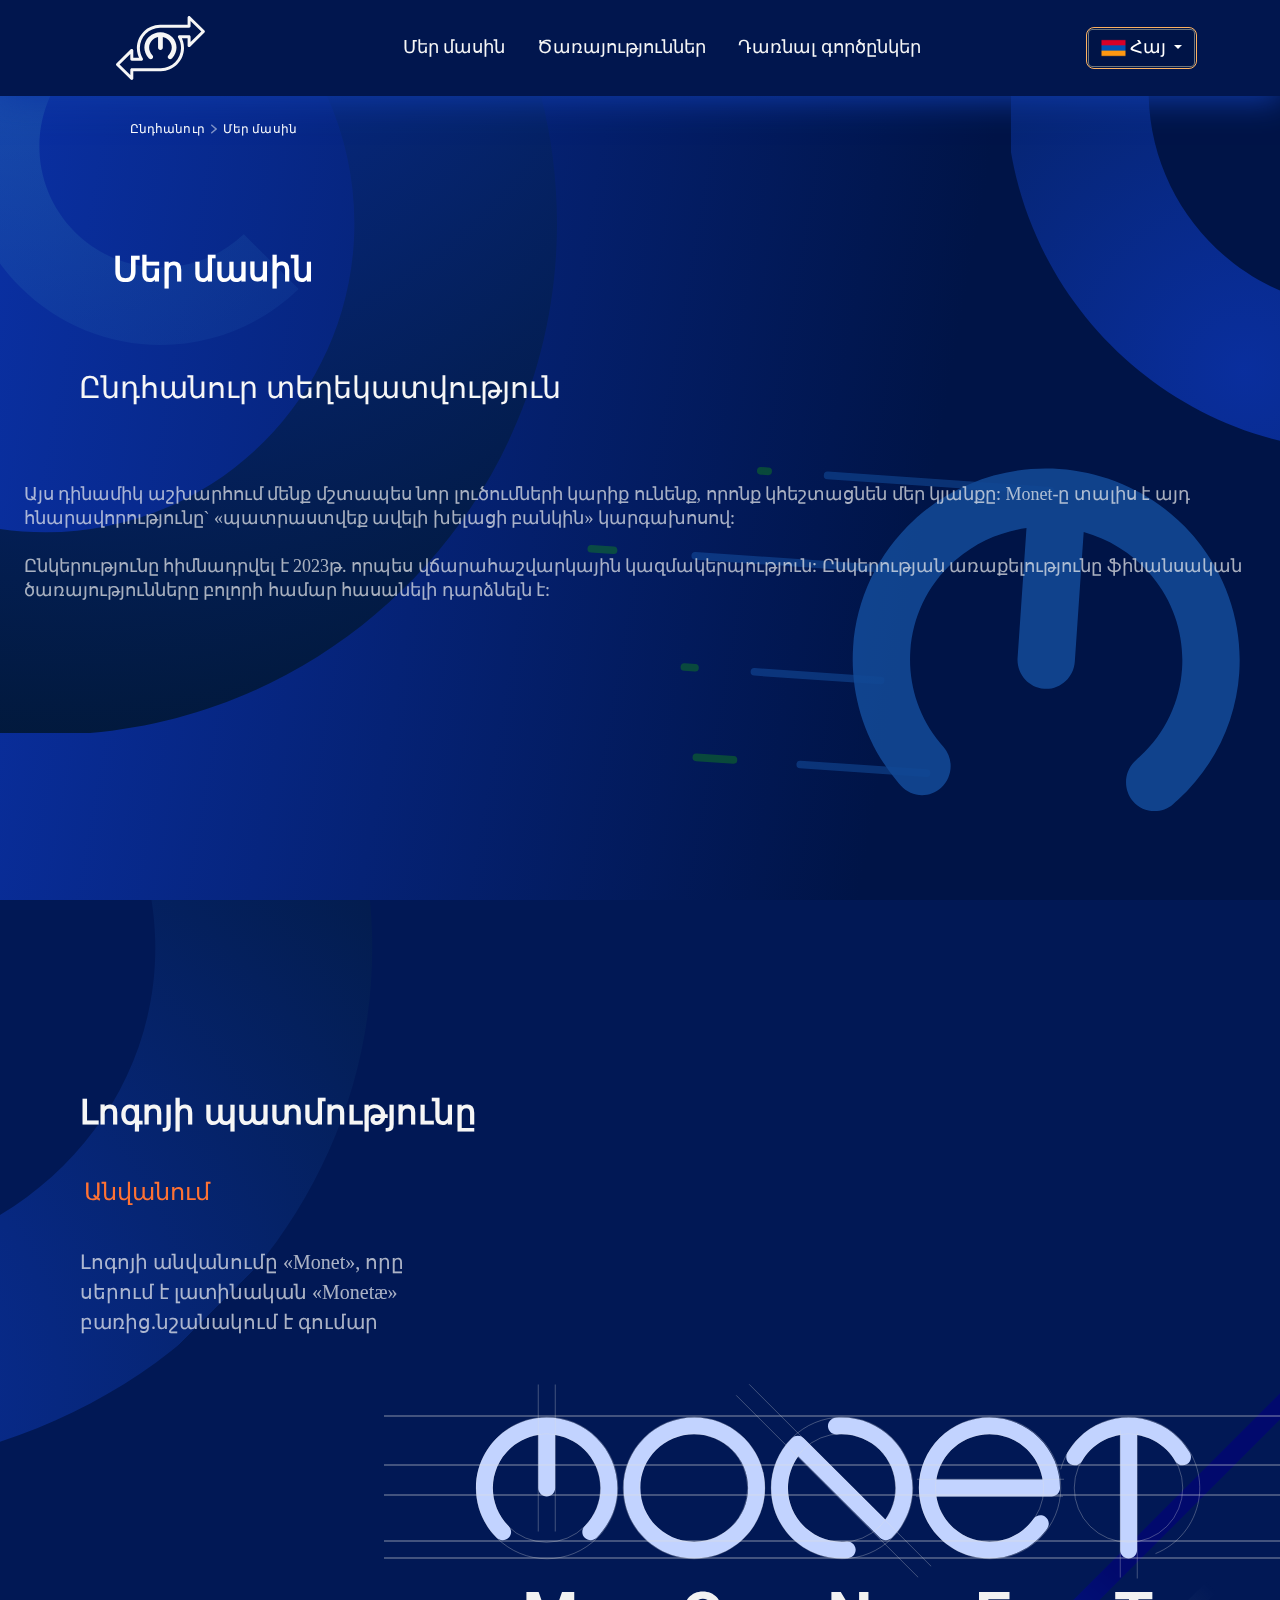
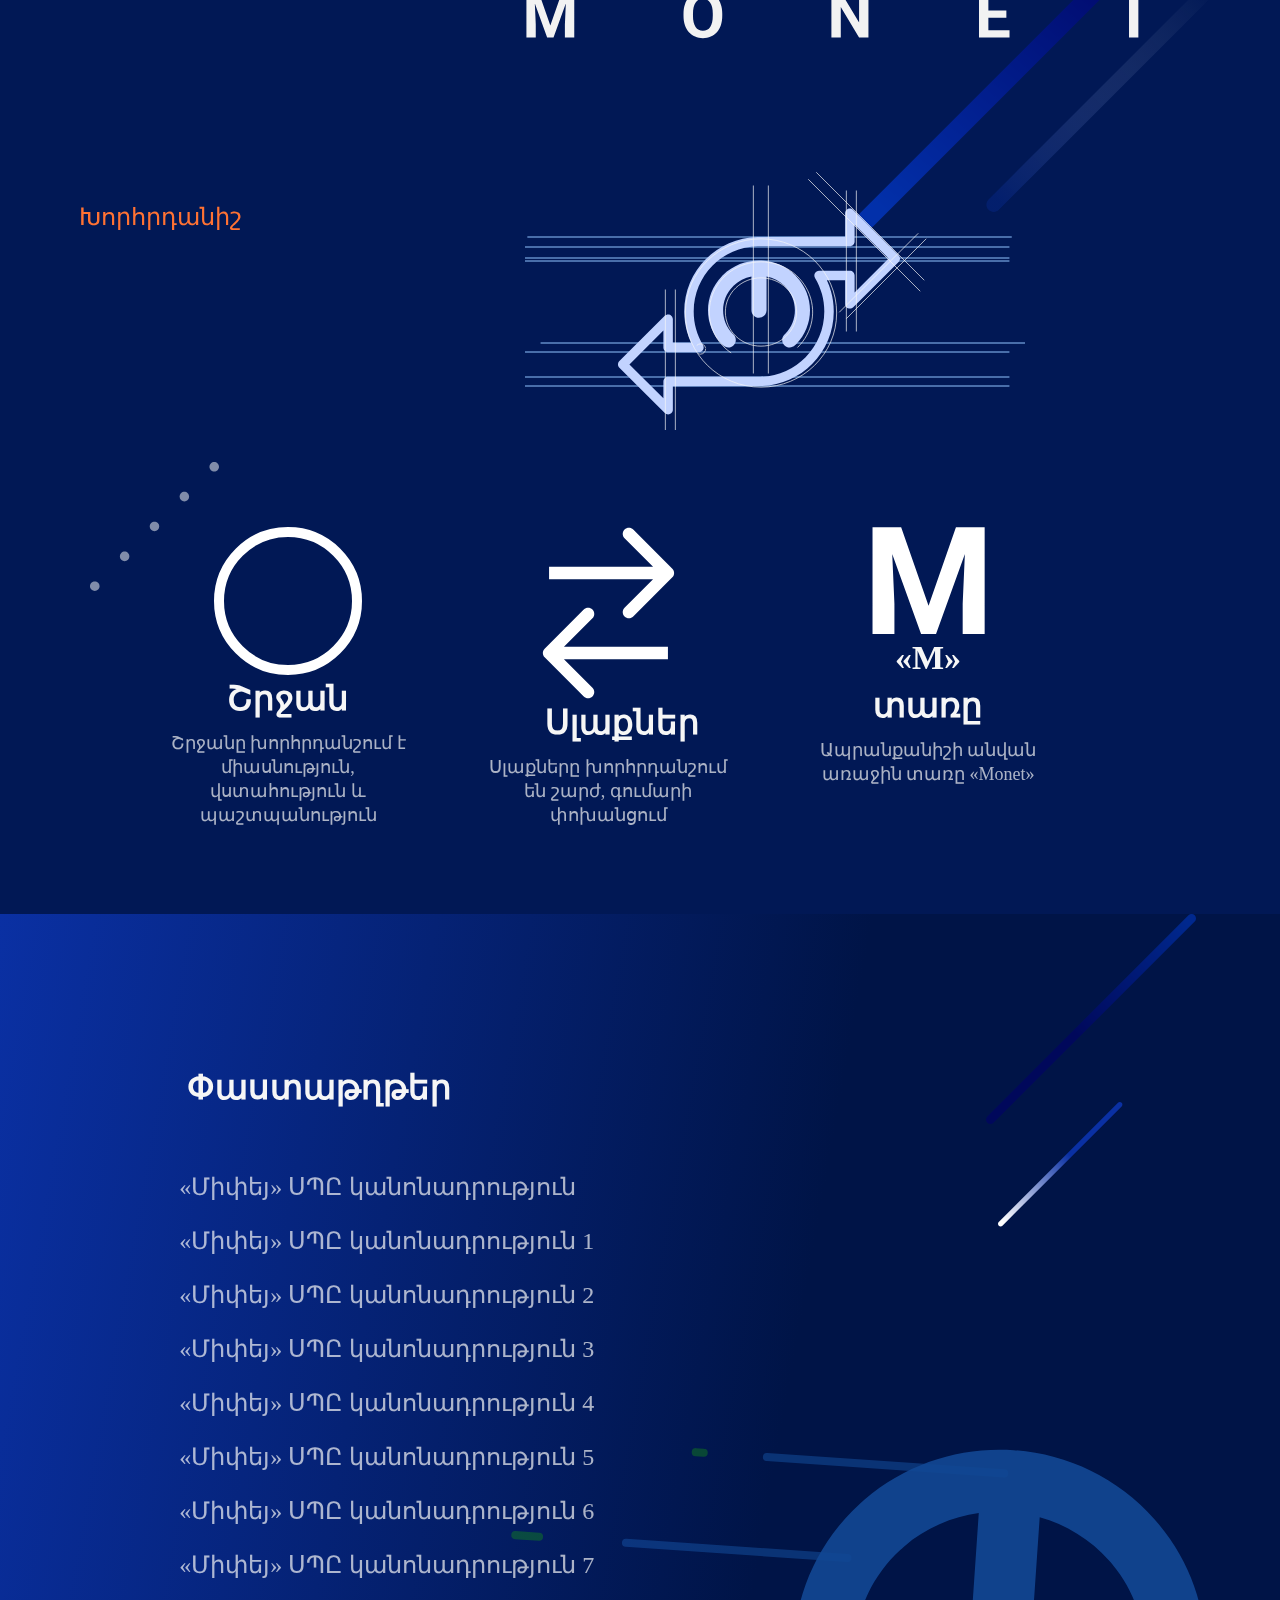
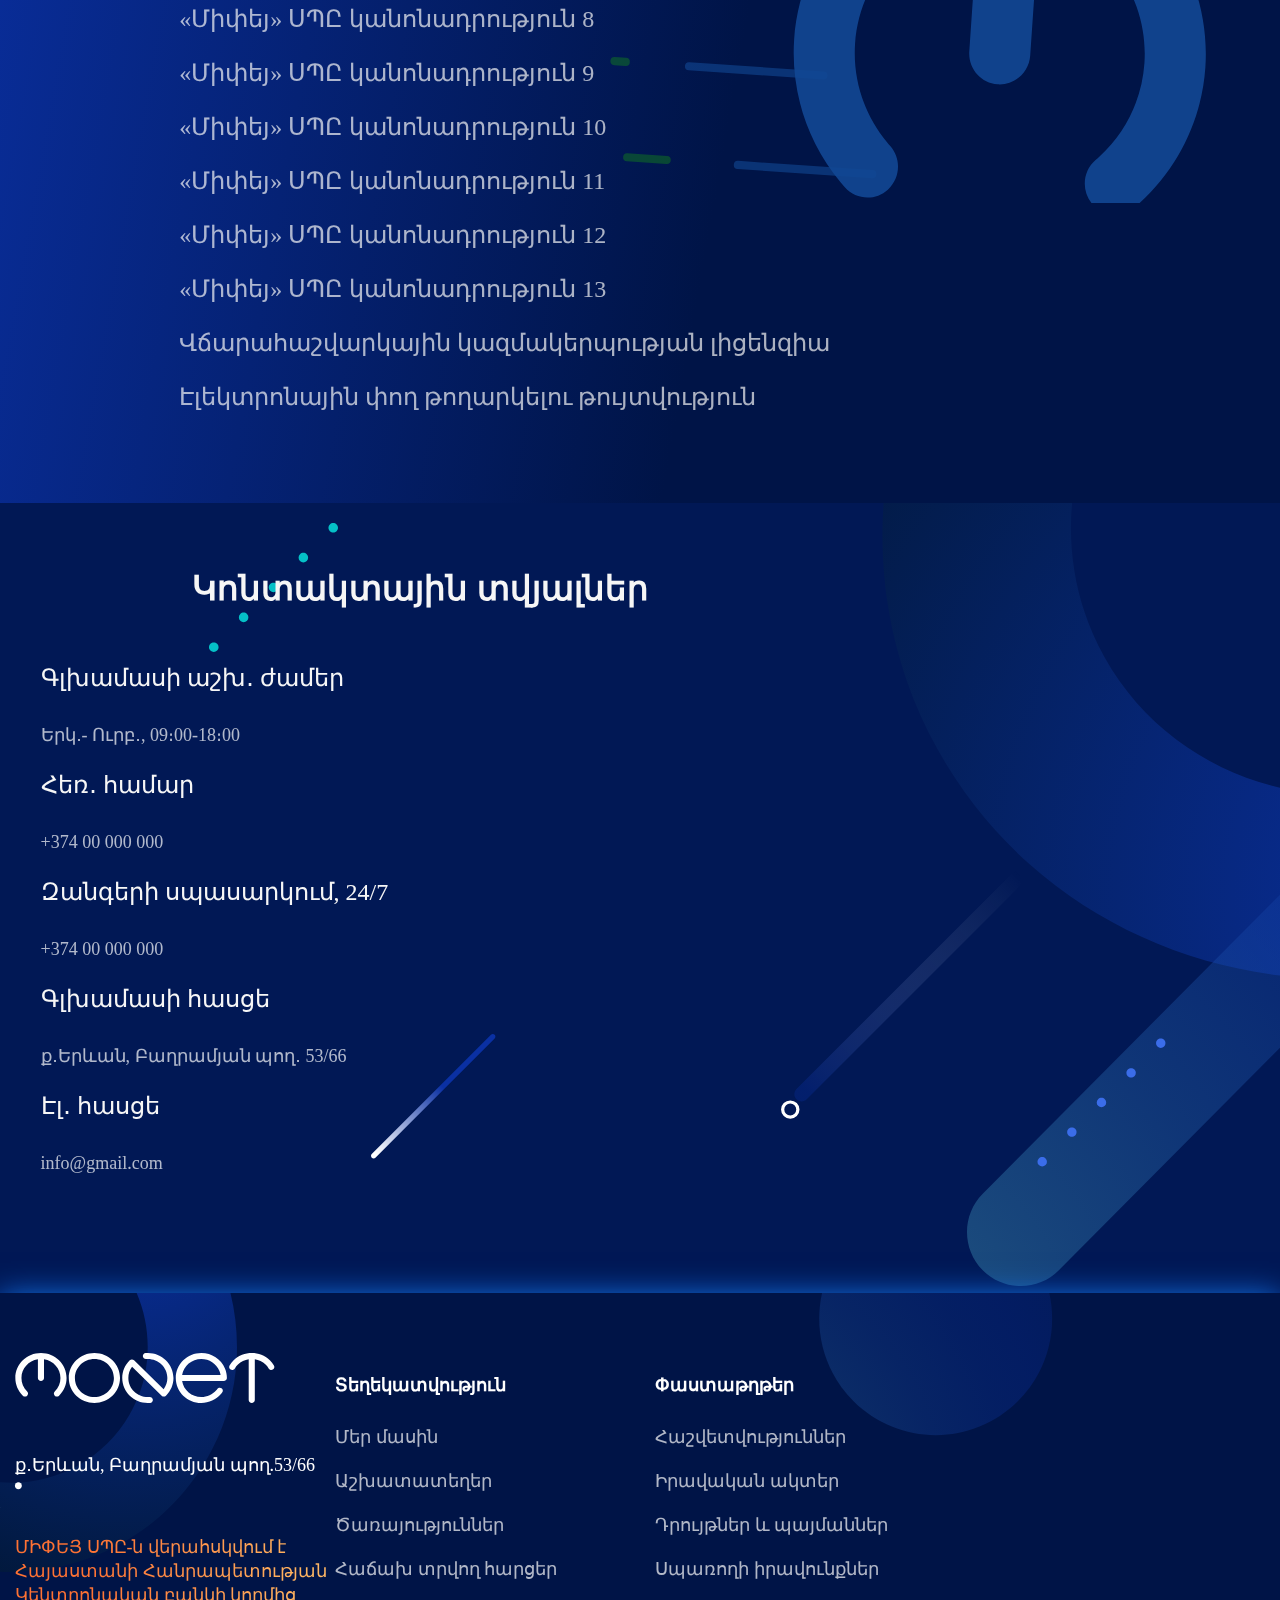
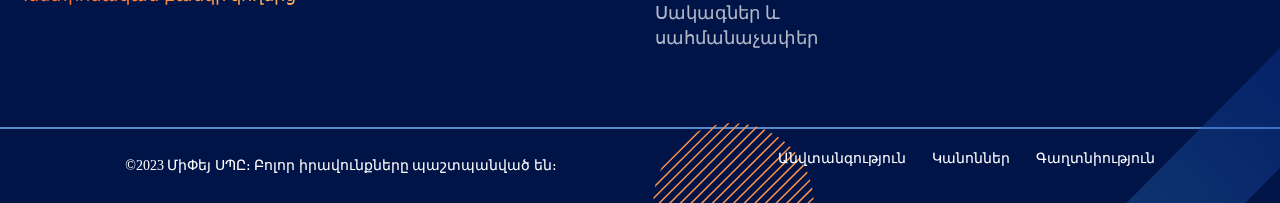
==== commit ee60cbd6: "aboute-response" ====
--- a/about.html
+++ b/about.html
@@ -566,7 +566,8 @@
                       <li><a href="./limit.html">Սակագներ և սահմանաչափեր</a></li>
                     </ul>
                   </div>
-                  <div class="col">
+                  <div class="col display-footer-hide">
+                    <h3>Կապ մեզ հետ</h3>
                     <div
                       class="row container-hub-flexDirect wrapper-flexDirect"
                     >
@@ -578,6 +579,7 @@
                             class="container-input-email"
                           />
                           <button><span>Բաժանորդագրվել</span></button>
+                          <button class="btn-footerclick"><span>Բաժանորդագրվել</span></button>
                         </form>
                       </div>
                       <div class="col-sm-12">
@@ -646,7 +648,7 @@
             </div>
             <div class="col-sm-12 wrapper-content-lineFotter"></div>
             <div class="col-sm-12 container-footer-textEnd">
-              <span>©2023 ՄիՓեյ ՍՊԸ։ Բոլոր իրավունքները պաշտպանված են։</span>
+              <span> <span class="res-foot">©2023 ՄիՓեյ ՍՊԸ։</span> Բոլոր իրավունքները պաշտպանված են։</span>
               <ul class="footer-menu-hub">
                 <li>
                   <a href="#">Անվտանգություն</a>
--- a/style/style.css
+++ b/style/style.css
@@ -1070,7 +1070,7 @@
   position: fixed;
   z-index: 1;
   background: #001447;
-z-index: 200 !important;
+  z-index: 200 !important;
   left: unset;
   top: 0;
   right: 0;
@@ -1143,7 +1143,8 @@
   overflow: hidden;
   background: linear-gradient(100.09deg, #0A30A3 0%, #001447 58.57%);
 }
-.wrapper-sectionimg-response{
+
+.wrapper-sectionimg-response {
   background-image: url(../img/aboute-vector-section.svg);
   background-position: center;
   background-repeat: no-repeat;
@@ -1151,7 +1152,8 @@
   position: absolute;
   display: none;
 }
-.aboute-border-img-radius{
+
+.aboute-border-img-radius {
   background-image: url(../img/aboute-border-radius.svg);
   background-position: center;
   background-repeat: no-repeat;
@@ -1159,7 +1161,8 @@
   position: absolute;
   display: none;
 }
-.containervector-img-radius{
+
+.containervector-img-radius {
   background-image: url(../img/vector-borderimage-radius.svg);
   background-position: center;
   background-repeat: no-repeat;
@@ -1167,7 +1170,8 @@
   position: absolute;
   display: none;
 }
-.aboye-vector-contents-img{
+
+.aboye-vector-contents-img {
   background-image: url(../img/aboute-vector-contents.svg);
   background-position: center;
   background-repeat: no-repeat;
@@ -1175,7 +1179,8 @@
   position: absolute;
   display: none;
 }
-.abote-groupe-image-vrctor{
+
+.abote-groupe-image-vrctor {
   background-image: url(../img/aboute/aboute-groupe-content.svg);
   background-position: center;
   background-repeat: no-repeat;
@@ -1183,7 +1188,8 @@
   position: absolute;
   display: none;
 }
-.aboute-logo-response{
+
+.aboute-logo-response {
   background-image: url(../img/aboute/aboute-monet-group.svg);
   background-position: center;
   background-repeat: no-repeat;
@@ -1191,11 +1197,13 @@
   position: absolute;
   display: none;
 }
-.container-content-monethub{
- 
+
+.container-content-monethub {
+
   display: none;
 }
-.wrapper-con{
+
+.wrapper-con {
   background-image: url(../img/MONET.svg);
   background-position: center;
   background-repeat: no-repeat;
@@ -1203,7 +1211,8 @@
   position: absolute;
   display: none;
 }
-.container-export-radius{
+
+.container-export-radius {
   background-image: url(../img/expoer-defolt-radius.svg);
   background-position: center;
   background-repeat: no-repeat;
@@ -1211,6 +1220,7 @@
   position: absolute;
   display: none;
 }
+
 .wrapper-aboute {
   position: relative;
   width: 100%;
@@ -1630,6 +1640,10 @@
   left: 77%;
 }
 
+.btn-footerclick {
+  display: none;
+}
+
 .aboute-vector {
   position: absolute;
   width: 125px;
@@ -2102,7 +2116,9 @@
   max-width: 1000px;
   width: 100%;
 }
-.display-footer-hide,.container-footer-menuHub{
+
+.display-footer-hide,
+.container-footer-menuHub {
   z-index: 10;
 }
 
@@ -2885,7 +2901,7 @@
 
 
 
-
+/* Responseive Media */
 
 
 
@@ -2895,19 +2911,23 @@
     width: 900px;
     left: 39%;
   }
-.container-vector3{
-  left: 38%;
+
+  .container-vector3 {
+    left: 38%;
     top: -155px;
-}
+  }
+
   .container-vector5 {
     top: 10%;
   }
-  .container-vector14{
+
+  .container-vector14 {
     width: 239px;
     transform: rotate(12deg);
     top: 3px;
-}
-  .container-vector4{
+  }
+
+  .container-vector4 {
     left: 47%;
   }
 
@@ -2978,12 +2998,14 @@
 
 
 @media (max-width: 1250px) {
-  .container-img-vector6{
+  .container-img-vector6 {
     width: 832px;
   }
-  .container-working{
+
+  .container-working {
     bottom: 227px;
   }
+
   .container-vector41 {
     display: none;
   }
@@ -3069,9 +3091,11 @@
     width: 732px;
     left: 41%;
   }
-.container-working{
-  bottom: 234px;
-}
+
+  .container-working {
+    bottom: 234px;
+  }
+
   .container-vector14 {
     display: none;
   }
@@ -3092,7 +3116,7 @@
     display: none;
   }
 
- 
+
 
   .wrapper-info-ellips {
     top: 0;
@@ -3148,9 +3172,10 @@
 
 
 @media (max-width: 1065px) {
-.container-block-welcome{
-  left: 36px;
-}
+  .container-block-welcome {
+    left: 36px;
+  }
+
   .wrapper-section3-content {
     flex-wrap: wrap-reverse !important;
     padding-inline: 86px;
@@ -3477,6 +3502,7 @@
 
   .container-block-welcome {
     top: 150px;
+    margin-bottom: 102px;
   }
 
   .container-welcome-text h3,
@@ -3529,64 +3555,73 @@
     display: block;
     text-align: center !important;
   }
-  .container-button-click{
+
+  .container-button-click {
     margin-bottom: 0px !important;
   }
 
 }
 
 
-@media (max-width: 482px){
-  .wrapper-abouteText{
+@media (max-width: 428px) {
+  .wrapper-abouteText {
     display: flex;
     justify-content: flex-start;
   }
-  .wrapper-abouteText h1{
+
+  .wrapper-abouteText h1 {
     max-width: 184px;
     min-height: 42px;
-font-size: 30px;
-font-weight: 500;
-line-height: 42px;
-text-align: left;
-color: #FFFFFF;
-
-  }
-  .wrapper-abouteOldInfo{
+    font-size: 30px;
+    font-weight: 500;
+    line-height: 42px;
+    text-align: left;
+    color: #FFFFFF;
+
+  }
+
+  .wrapper-abouteOldInfo {
     display: flex;
     justify-content: flex-start;
   }
-  .wrapper-abouteOldInfo h1{
+
+  .wrapper-abouteOldInfo h1 {
     max-width: 202px;
     min-height: 60px;
-font-size: 20px;
-font-weight: 500;
-line-height: 30px;
-text-align: left;
-
-  }
-  .wrapper-abouteDinamick{
+    font-size: 20px;
+    font-weight: 500;
+    line-height: 30px;
+    text-align: left;
+
+  }
+
+  .wrapper-abouteDinamick {
     display: flex;
     justify-content: flex-start;
   }
-  .wrapper-abouteDinamick span{
+
+  .wrapper-abouteDinamick span {
     max-width: 396px;
     min-height: 322px;
-font-size: 18px;
-font-weight: 400;
-line-height: 24px;
-text-align: left;
-color: #F2F2F2;
-
-  }
-  .wrapper-radius1,.wrapper-radius2,
-  .wrapper-radius3{
+    font-size: 18px;
+    font-weight: 400;
+    line-height: 24px;
+    text-align: left;
+    color: #F2F2F2;
+
+  }
+
+  .wrapper-radius1,
+  .wrapper-radius2,
+  .wrapper-radius3 {
     display: none;
   }
-  
-  .erapper-ellips-aboute{
+
+  .erapper-ellips-aboute {
     display: none;
   }
-  .wrapper-sectionimg-response{
+
+  .wrapper-sectionimg-response {
     display: block;
     right: 71%;
     transform: rotate(13deg);
@@ -3594,310 +3629,341 @@
     min-height: 213px;
     top: -85px;
   }
-  .container-abouteClick{
-   display: none;
-}
-.wrapper-aboute{
-  min-height: 0;
-}
-.aboute-border-img-radius{
-  display: block;
+
+  .container-abouteClick {
+    display: none;
+  }
+
+  .wrapper-aboute {
+    min-height: 0;
+  }
+
+  .aboute-border-img-radius {
+    display: block;
     left: 68%;
     top: 17px;
     width: 12px;
     min-height: 12px;
-}
-
-.containervector-img-radius{
-  display: block;
-  min-height: 59px;
-  top: 46px;
-  left: 76%;
-  width: 62px;
-}
-.aboye-vector-contents-img{
-  display: block;
+  }
+
+  .containervector-img-radius {
+    display: block;
+    min-height: 59px;
+    top: 46px;
+    left: 76%;
+    width: 62px;
+  }
+
+  .aboye-vector-contents-img {
+    display: block;
     width: 25px;
     min-height: 37px;
     top: 85%;
     left: -6px;
-}
-.wrapper-abouteFlex {
-  gap: 26px;
-}
-.abote-groupe-image-vrctor{
-  width: 97px;
+  }
+
+  .wrapper-abouteFlex {
+    gap: 26px;
+  }
+
+  .abote-groupe-image-vrctor {
+    width: 97px;
     min-height: 69px;
     display: block;
     left: 294px;
     top: 84%;
-}
-
-.wrapper-radius2001{
-  display: none;
-}
-
-.containerLogo-about{
-  position: absolute !important;
-  position: relative;
-  right: 15%;
-  top: -104px;
-}
-.containerLogo-about h1{
-  max-width: 242px;
-  min-height: 30px;
-
-font-size: 20px;
-font-weight: 500;
-line-height: 30px;
-color: #F6F6F6;
-
-text-align: left;
-
-}
-
-.containerText-aboutLogo{
-  position: absolute !important;
+  }
+
+  .wrapper-radius2001 {
+    display: none;
+  }
+
+  .containerLogo-about {
+    position: absolute !important;
+    position: relative;
+    right: 15%;
+    top: -104px;
+  }
+
+  .containerLogo-about h1 {
+    max-width: 242px;
+    min-height: 30px;
+
+    font-size: 20px;
+    font-weight: 500;
+    line-height: 30px;
+    color: #F6F6F6;
+
+    text-align: left;
+
+  }
+
+  .containerText-aboutLogo {
+    position: absolute !important;
     right: 74px;
     bottom: 100%;
-}
-.containerText-aboutLogo h1{
-  max-width: 101px;
-  min-height: 24px;
-
-font-size: 18px;
-font-weight: 500;
-line-height: 24px;
-
-text-align: center;
-
-}
-.content-colspanwrapper{
-  right: 64px;
+  }
+
+  .containerText-aboutLogo h1 {
+    max-width: 101px;
+    min-height: 24px;
+
+    font-size: 18px;
+    font-weight: 500;
+    line-height: 24px;
+
+    text-align: center;
+
+  }
+
+  .wrapper-about-document {
+    background: linear-gradient(130.54deg, #0A30A3 9.11%, #001447 77.37%);
+
+  }
+
+  .content-colspanwrapper {
+    right: 64px;
     bottom: 133px;
 
-}
-.containerLogo-monet{
-  display: none;
-}
-.aboute-logo-response{
-  width: 396px;
-  min-height: 62px;
-  display: block;
-  top: 16%;
-  left: 13px;
-}
-.container-content-monethub{
-  display: block;
-  width: 274px;
-  min-height: 59px;
-  top: 21%;
-  font-family: Roboto;
-  font-size: 50px;
-  font-weight: 700;
-  line-height: 59px;
-  letter-spacing: 0.5em;
-  text-align: center;
-  color: #F2F2F2;
-  position: absolute;
-  left: 67px;
-z-index: 5;
-}
-.wrapper-con{
-  display: block;
+  }
+
+  .containerLogo-monet {
+    display: none;
+  }
+
+  .aboute-logo-response {
+    width: 396px;
+    min-height: 62px;
+    display: block;
+    top: 16%;
+    left: 13px;
+  }
+
+  .container-content-monethub {
+    display: block;
+    width: 274px;
+    min-height: 59px;
+    top: 21%;
+    font-family: Roboto;
+    font-size: 50px;
+    font-weight: 700;
+    line-height: 59px;
+    letter-spacing: 0.5em;
+    text-align: center;
+    color: #F2F2F2;
+    position: absolute;
+    left: 67px;
+    z-index: 5;
+  }
+
+  .wrapper-con {
+    display: block;
     width: 191px;
     min-height: 282px;
     top: 10%;
     left: 63%;
-}
-
-.content-Symbol{
-  left: -23px;
+  }
+
+  .content-Symbol {
+    left: -23px;
     top: 461px;
-}
-
-.content-Symbol h1{
-  max-width: 131px;
-  min-height: 24px;
-font-size: 18px;
-font-weight: 500;
-line-height: 24px;
-text-align: center;
-
-}
-.wrapperSlag-Monet{
-  width: 396px;
-  min-height: 204px;
-  left: 13px;
-  top: 33%;
-}
-.container-mobile-response{
-  position: relative;
-  right: 44px;
-  bottom: 429px;
-  gap: 60px;
-}
-.content-logomem{
-  margin-bottom: 35px;
-}
-.contenrBorder-radiustext h1{
-  max-width: 119px;
-  min-height: 42px;
-
-font-size: 30px;
-font-weight: 700;
-line-height: 42px;
-
-text-align: center;
-
-}
-.wrapper-radius2004{
-  top: 56%;
+  }
+
+  .content-Symbol h1 {
+    max-width: 131px;
+    min-height: 24px;
+    font-size: 18px;
+    font-weight: 500;
+    line-height: 24px;
+    text-align: center;
+
+  }
+
+  .wrapperSlag-Monet {
+    width: 396px;
+    min-height: 204px;
+    left: 13px;
+    top: 33%;
+  }
+
+  .container-mobile-response {
+    position: relative;
+    right: 44px;
+    bottom: 429px;
+    gap: 60px;
+  }
+
+  .content-logomem {
+    margin-bottom: 35px;
+  }
+
+  .contenrBorder-radiustext h1 {
+    max-width: 119px;
+    min-height: 42px;
+
+    font-size: 30px;
+    font-weight: 700;
+    line-height: 42px;
+
+    text-align: center;
+
+  }
+
+  .wrapper-radius2004 {
+    top: 56%;
     width: 86px;
     left: 19px;
-}
-.wrapper-radius2002{
-  top: 45%;
+  }
+
+  .wrapper-radius2002 {
+    top: 45%;
     left: 119px;
-}
-.wrapper-radius2003{
-  top: 46%;
-}
-.wrapper-aboute-menuHub h1{
-  max-width: 164px;
-  min-height: 30px;
-  font-size: 20px;
-  font-weight: 500;
-  line-height: 30px;
-  text-align: left;
-  position: absolute;
-  bottom: 97%;
-  right: 69%;
-}
-.navbar-menu-aboute{
-  position: relative;
+  }
+
+  .wrapper-radius2003 {
+    top: 46%;
+  }
+
+  .wrapper-aboute-menuHub h1 {
+    max-width: 164px;
+    min-height: 30px;
+    font-size: 20px;
+    font-weight: 500;
+    line-height: 30px;
+    text-align: left;
+    position: absolute;
+    bottom: 97%;
+    right: 69%;
+  }
+
+  .navbar-menu-aboute {
+    position: relative;
     right: 38px;
-}
-.navbar-menu-aboute li a{
-  max-width: 395px;
-  min-height: 24px;
-font-size: 18px;
-font-weight: 400;
-line-height: 24px;
-letter-spacing: 0em;
-text-align: left;
-
-}
-.documentimage-content{
-  display: none;
-}
-.aboute-vectore1{
-  display: none;
-}
-.aboute-vector{
-  top: 0px;
+  }
+
+  .navbar-menu-aboute li a {
+    max-width: 395px;
+    min-height: 24px;
+    font-size: 18px;
+    font-weight: 400;
+    line-height: 24px;
+    letter-spacing: 0em;
+    text-align: left;
+
+  }
+
+  .documentimage-content {
+    display: none;
+  }
+
+  .aboute-vectore1 {
+    display: none;
+  }
+
+  .aboute-vector {
+    top: 0px;
     left: 72%;
-}
-.wrapper-about-document{
-  min-height: 905px;
-}
-.container-about{
-  background: #001447;
-
-}
-.wrapper-group0010,.wrapper-group0012,
-.wrapper-group0013,.wrapper-group0011,
-.wrapper-group0014,.wrapper-group0015{
-  display: none;
-}
-.container-menu-hub h1{
-  max-width: 278px;
-  min-height: 30px;
-  font-size: 20px;
-  font-weight: 500;
-  line-height: 30px;
-  text-align: left;
-  position: relative;
-  right: 47px;
-}
-.container-section-mobile h1{
-  max-width: 243px;
-  min-height: 24px;
-  font-size: 18px;
-  font-weight: 600;
-  line-height: 24px;
-  text-align: left;
-  position: relative;
-  left: 0;
-}
-.wrapper-group0016{
-  top: 11px;
+  }
+
+  .wrapper-about-document {
+    min-height: 905px;
+  }
+
+  .container-about {
+    background: #001447;
+
+  }
+
+  .wrapper-group0010,
+  .wrapper-group0012,
+  .wrapper-group0013,
+  .wrapper-group0011,
+  .wrapper-group0014,
+  .wrapper-group0015 {
+    display: none;
+  }
+
+  .container-menu-hub h1 {
+    max-width: 278px;
+    min-height: 30px;
+    font-size: 20px;
+    font-weight: 500;
+    line-height: 30px;
+    text-align: left;
+    position: relative;
+    right: 47px;
+  }
+
+  .container-section-mobile h1 {
+    max-width: 243px;
+    min-height: 24px;
+    font-size: 18px;
+    font-weight: 600;
+    line-height: 24px;
+    text-align: left;
+    position: relative;
+    left: 0;
+  }
+
+  .wrapper-group0016 {
+    top: 11px;
     left: 80%;
     z-index: 2;
-}
-.container-export-radius{
-  display: block;
-  width: 122px;
-  min-height: 330px;
-  left: 73%;
-  top: 27px;
-
-}
-
-}
-
-
-
-
-
-
-
-
-
-
-
-
-
-
-
-
-
-
-
-
-
-
-
-
-
-
-
-
-
-
-
-
-
-
-
-
-
-
-  
-
-
-
-
-
-
-
-
-
-
-
-
-
-
+  }
+
+  .container-export-radius {
+    display: block;
+    width: 122px;
+    min-height: 330px;
+    left: 73%;
+    top: 27px;
+
+  }
+
+  .footer-menu-hub li a {
+    color: #FFFFFFB2;
+
+  }
+
+  .container-menu-form button:nth-child(2) {
+    display: none;
+  }
+
+  .container-menu-form {
+    flex-direction: column;
+    gap: 10px;
+  }
+
+  .container-input-email {
+    right: 8px;
+    position: relative;
+    width: 100%;
+    border-radius: 8px;
+  }
+
+  .btn-footerclick {
+    display: block;
+    width: 395px;
+    min-height: 40px;
+    width: 100% !important;
+    border-radius: 8px !important;
+    position: relative;
+    right: 8px;
+  }
+
+  .display-footer-hide h3 {
+    max-width: 138px;
+    min-height: 22px;
+    font-family: Montserrat arm;
+    font-size: 18px;
+    font-weight: 700;
+    line-height: 22px;
+    letter-spacing: 0px;
+    text-align: left;
+    color: #FFFFFF;
+
+  }
+}
 
 
 
@@ -3937,7 +4003,7 @@
   .wrapper-casio {
     width: 150px;
   }
- 
+
 }
 
 
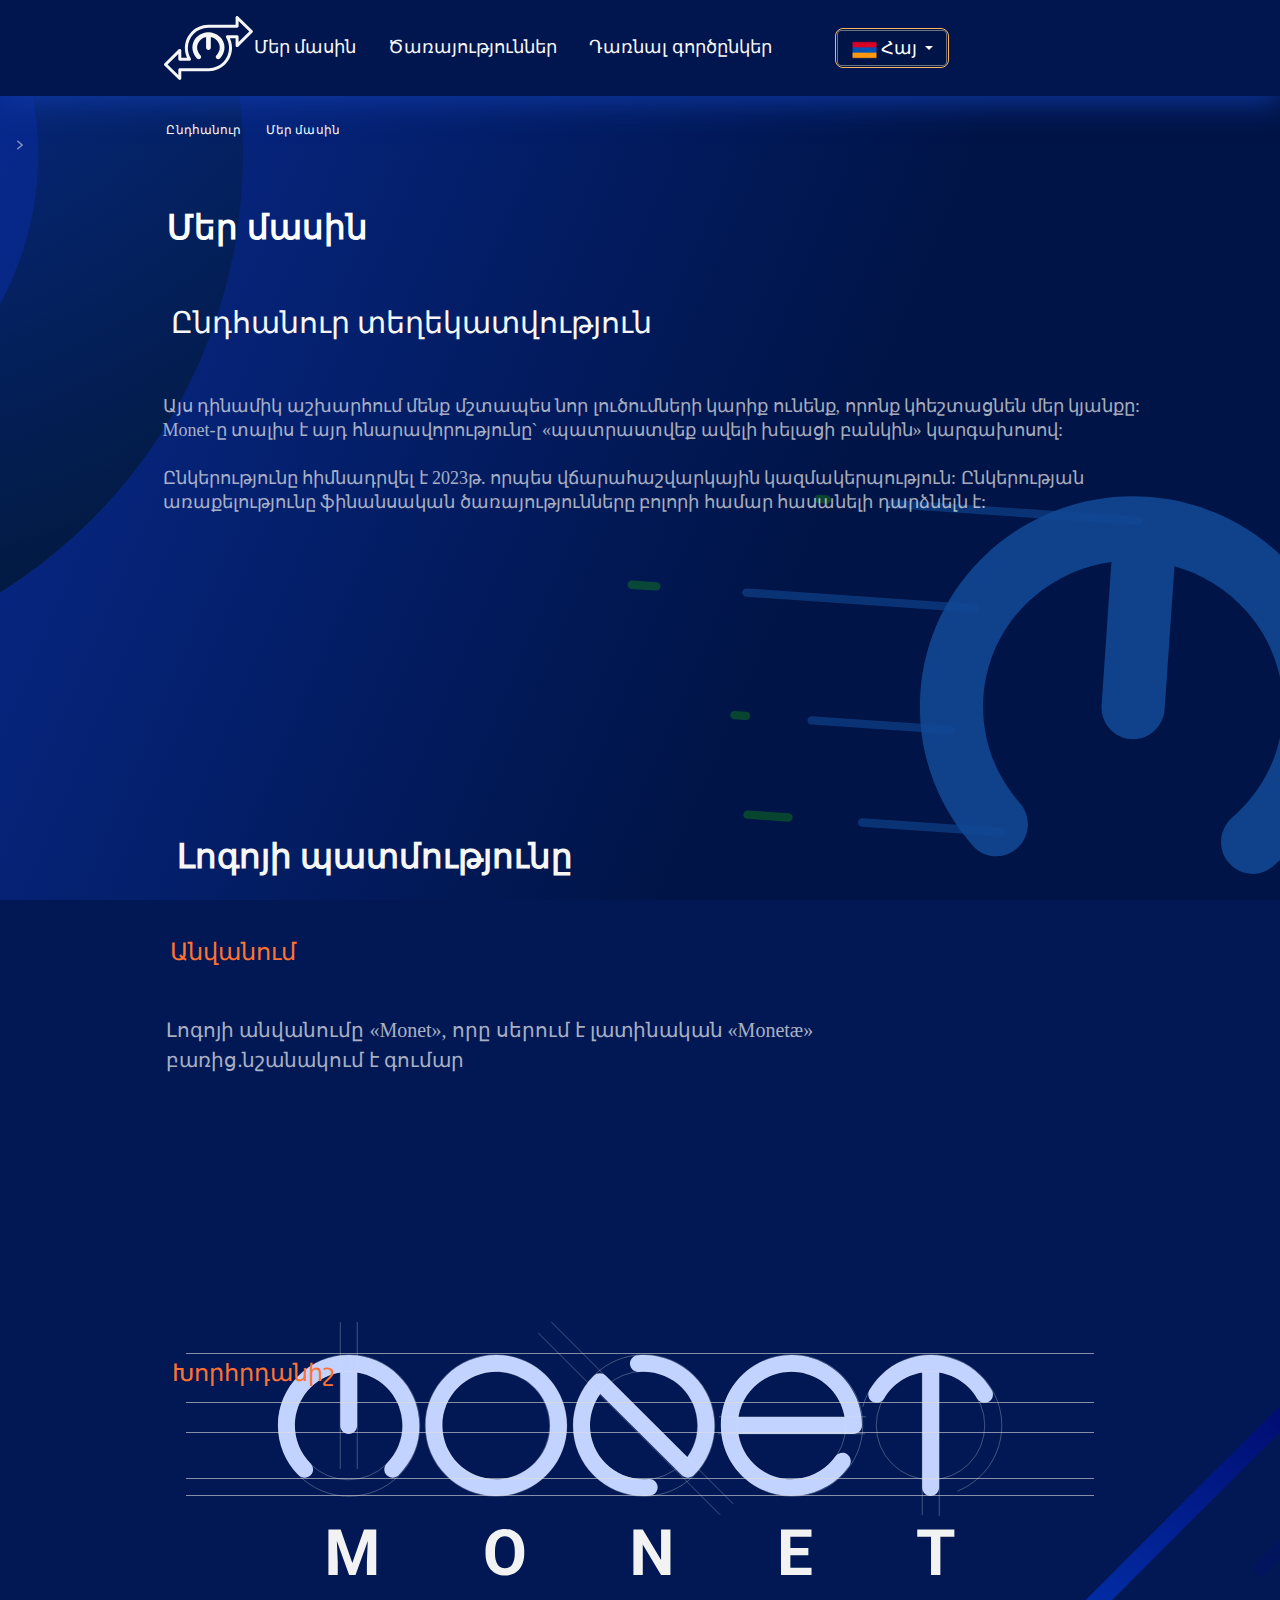
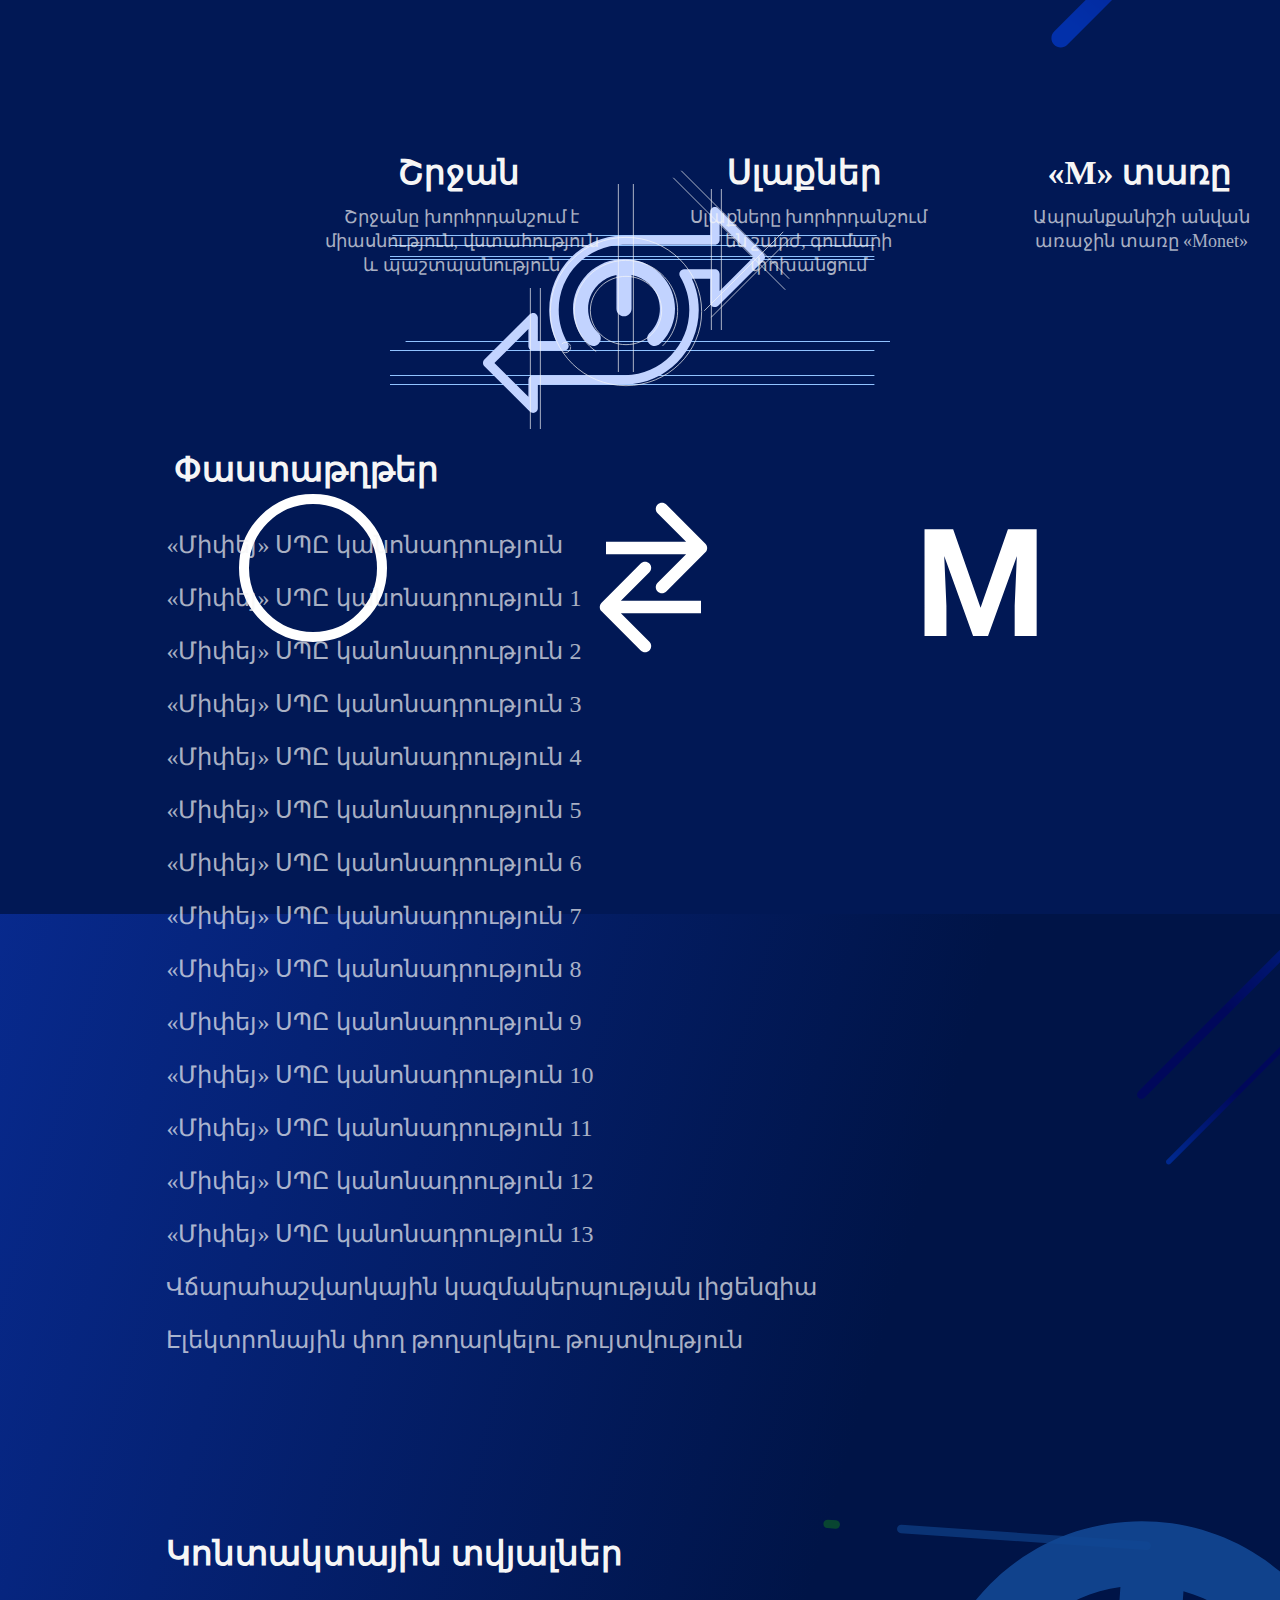
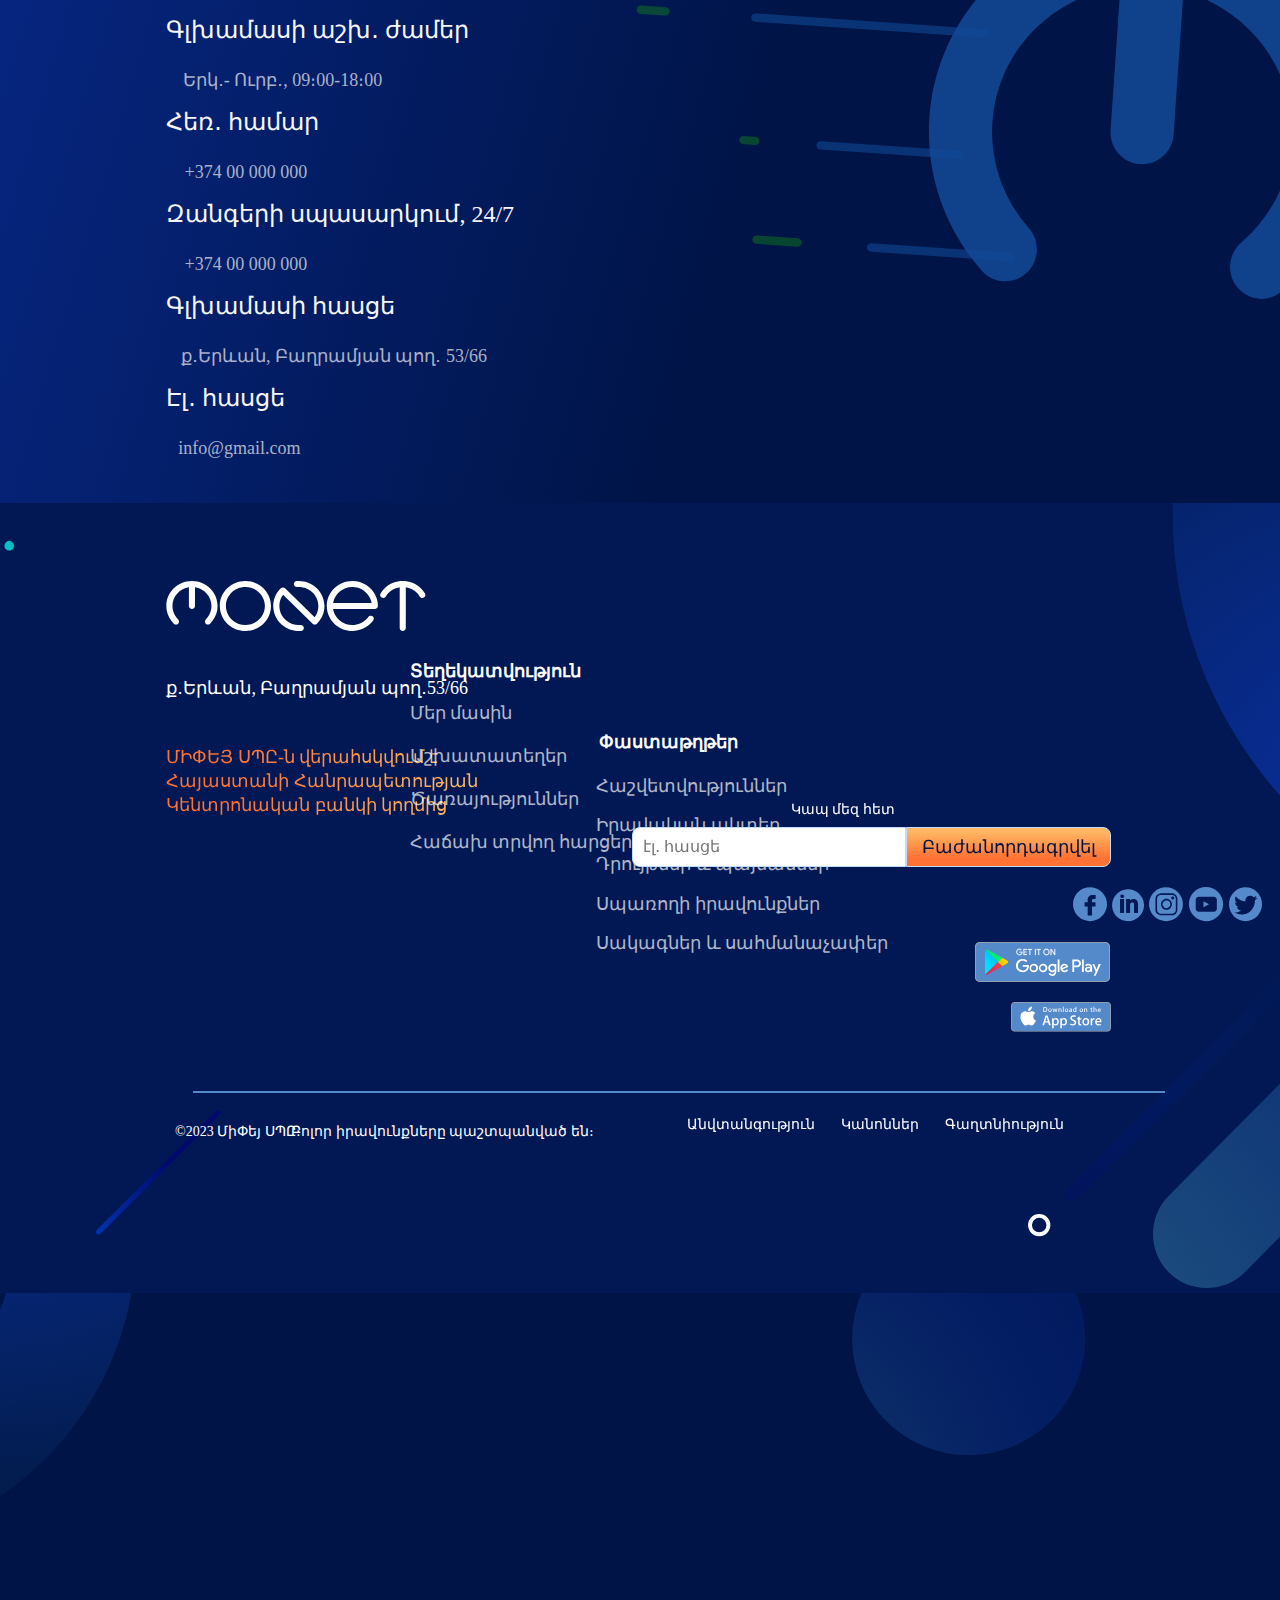
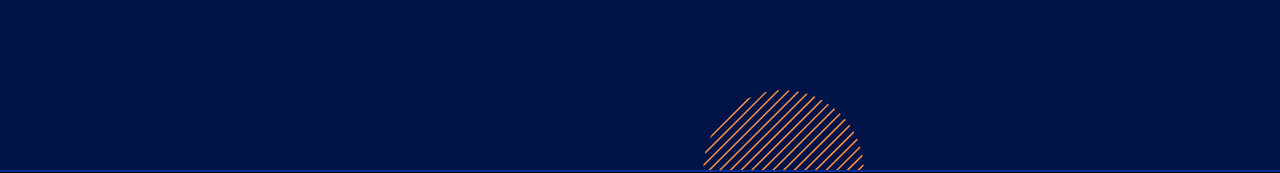
==== commit 0074bb82: "kkkk" ====
--- a/about.html
+++ b/about.html
@@ -1,22 +1,19 @@
 <!DOCTYPE html>
 <html lang="en">
-  <head>
-    <meta charset="UTF-8" />
-    <meta name="viewport" content="width=device-width, initial-scale=1.0" />
-    <link rel="icon" href="./img/LogoMonet.svg" type="Monet" />
-    <link rel="stylesheet" href="./style/style.css" asp-append-version="true" />
-    <link
-      rel="stylesheet"
-      href="./style/bootstrap.min.css"
-      asp-append-version="true"
-    />
-    <title>Մեր մասին</title>
-  </head>
-
-  <body>
+
+<head>
+  <meta charset="UTF-8" />
+  <meta name="viewport" content="width=device-width, initial-scale=1.0" />
+  <link rel="icon" href="./img/LogoMonet.svg" type="Monet" />
+  <link rel="stylesheet" href="./style/style.css" asp-append-version="true" />
+  <link rel="stylesheet" href="./style/bootstrap.min.css" asp-append-version="true" />
+  <title>Մեր մասին</title>
+</head>
+
+<body>
+  <div class="container-aboute-background">
     <header class="wrapper-header">
       <div class="wrapper-navbar">
-       
         <div class="logo">
           <a href="./index.html">
             <img src="./img/LogoMonet.svg" alt="Monet-logo" />
@@ -28,13 +25,9 @@
           <li><a href="./partner.html">Դառնալ գործընկեր</a></li>
         </ul>
         <div class="dropdown">
-          <button
-            class="btn btn-secondary dropdown-toggle btn-oldClick"
-            type="button"
-            data-toggle="dropdown"
-            aria-expanded="false"
-          >
-            <img src="./img/arm.svg" alt="/Flag/Armenia" />
+          <button class="btn btn-secondary dropdown-toggle btn-oldClick" type="button" data-toggle="dropdown"
+            aria-expanded="false">
+            <img src="./img/armenia1.svg" alt="/Flag/Armenia" />
 
             <span>Հայ</span>
           </button>
@@ -53,30 +46,24 @@
           <img src="./img/Frame65.png" alt="Menu-bars" class="openIcon" />
         </div>
 
-
-
-
-
-
-
         <div class="wrapper-dropdown-menu">
-          <div class="wrapper-open-lenguage ">
+          <div class="wrapper-open-lenguage">
             <div class="nav-toggle">
               <div class="toggle-botton">
-                <img src="./img/Frame65.svg" alt="">
+                <img src="./img/Frame65.svg" alt="" />
               </div>
             </div>
-  
+
             <div class="overlay">
               <div class="conatiner-openHub">
                 <div class="container container-open-hub">
                   <div class="row">
                     <div class="col-sm-3 dropdown-block">
-                      <div class="dropdown ">
-                        <button class="btn btn-secondary dropdown-toggle btn-oldClick" type="button" data-toggle="dropdown"
-                          aria-expanded="false">
-                          <img src="./img/arm.svg" alt="/Flag/Armenia" />
-                
+                      <div class="dropdown">
+                        <button class="btn btn-secondary dropdown-toggle btn-oldClick" type="button"
+                          data-toggle="dropdown" aria-expanded="false">
+                          <img src="./img/armenia1.svg" alt="/Flag/Armenia" />
+
                           <span>Հայ</span>
                         </button>
                         <div class="dropdown-menu">
@@ -95,7 +82,7 @@
                   <div class="row">
                     <div class="col-sm-8">
                       <div class="toggle-botton">
-                        <img src="./img/Menuversion.svg" alt="">
+                        <img src="./img/Menuversion.svg" alt="" />
                       </div>
                     </div>
                   </div>
@@ -122,20 +109,19 @@
                 <div class="container wrapper-location">
                   <div class="row">
                     <div class="col-sm-2">
-                      <img src="./img/location_535239.svg" alt="/image/location">
+                      <img src="./img/location_535239.svg" alt="/image/location" />
                     </div>
                   </div>
                   <div class="row">
                     <div class="col-sm-12 container-location">
-                      <span>ք․Երևան,
-                        Բաղրամյան պող․ 53/66</span>
+                      <span>ք․Երևան, Բաղրամյան պող․ 53/66</span>
                     </div>
                   </div>
                 </div>
                 <div class="container wrapper-location">
                   <div class="row">
                     <div class="col-sm-2">
-                      <img src="./img/phone-call_126509.svg" alt="/image/phone">
+                      <img src="./img/phone-call_126509.svg" alt="/image/phone" />
                     </div>
                   </div>
                   <div class="row">
@@ -151,501 +137,209 @@
       </div>
     </header>
 
-    <section class="container-about">
-      <div class="wrapper-aboute">
-        <div class="wrapper-sectionimg-response"></div>
-        <div class="aboute-border-img-radius"></div>
-        <div class="containervector-img-radius"></div>
-        <div class="aboye-vector-contents-img"></div>
-        <div class="abote-groupe-image-vrctor"></div>
-        <div class="erapper-ellips-aboute"></div>
-        <div class="wrapper-radius1"></div>
-        <div class="wrapper-radius2"></div>
-        <div class="wrapper-radius3"></div>
-        <div class="container container-abouteClick">
-          <div class="row">
-            <div class="col-sm-4">
-              <ul class="wrapper-abouteMenu">
-                <li><a href="./index.html">Ընդհանուր</a></li>
-                <li>
-                  <img src="./img/aboute/slag001.svg" alt="/image/slag" />
-                </li>
-                <li><a href="./about.html">Մեր մասին</a></li>
+
+    <section>
+      <div class="content-old">
+        <span><a href="">Ընդհանուր</a></span>
+        <span>Մեր մասին</span>
+      </div>
+      <div class="wrapper-aboute-us">
+        <h1 class="aboute-as-text">Մեր մասին</h1>
+        <h1 class="aboute-as-old">Ընդհանուր տեղեկատվություն</h1>
+        <span>Այս դինամիկ աշխարհում մենք մշտապես նոր լուծումների կարիք ունենք, որոնք կհեշտացնեն մեր կյանքը: Monet-ը
+          տալիս է այդ հնարավորությունը` «պատրաստվեք ավելի խելացի բանկին» կարգախոսով:
+          <br>
+          <br>
+          Ընկերությունը հիմնադրվել է 2023թ. որպես վճարահաշվարկային կազմակերպություն: Ընկերության առաքելությունը
+          ֆինանսական ծառայությունները բոլորի համար հասանելի դարձնելն է:</span>
+      </div>
+    </section>
+    <section>
+      <div class="wrapper-aboute-logo">
+        <h1 class="logo-name-text">Լոգոյի պատմությունը</h1>
+        <span class="aboute-text-name">Անվանում</span>
+        <span class="text-name2">Լոգոյի անվանումը «Monet», որը սերում է լատինական «Monetæ» բառից.նշանակում է գումար</span>
+      </div>
+    </section>
+    <section>
+      <div class="container_symbol">
+        <h1>Խորհրդանիշ</h1>
+      </div>
+    </section>
+    <section>
+      <div class="container-flex-radius">
+        <div class="content-wrapper-flex">
+          <h1 class="text-number1">Շրջան</h1>
+          <span class="content-number1">Շրջանը խորհրդանշում է միասնություն, վստահություն և պաշտպանություն</span>
+        </div>
+        <div class="content-wrapper-flex">
+          <h1 class="text-number2">Սլաքներ</h1>
+          <span class="content-number2">Սլաքները խորհրդանշում են շարժ, գումարի փոխանցում</span>
+        </div>
+        <div class="content-wrapper-flex">
+          <h1 class="text-number3">«M» տառը </h1>
+          <span class="content-number3">Ապրանքանիշի անվան առաջին տառը «Monet»</span>
+        </div>
+      </div>
+    </section>
+    <section>
+      <div class="container-document">
+        <div class="container-text-document">
+          <h1>Փաստաթղթեր</h1>
+        </div>
+        <div class="container-downloard-document">
+          <a href="./կանոնադրություն/Charter_of_LLC_Mepay.pdf" download="Charter_of_LLC_Mepay.pdf">«Միփեյ» ՍՊԸ կանոնադրություն</a>
+          <a href="./կանոնադրություն/Charter_of_LLC_Mepay_in_the_new_edition.pdf" download="Charter_of_LLC_Mepay.pdf">«Միփեյ» ՍՊԸ կանոնադրություն 1</a>
+          <a href="./կանոնադրություն/Charter_of_LLC_Mepay_in_the_new_edition_10.pdf" download="Charter_of_LLC_Mepay.pdf">«Միփեյ» ՍՊԸ կանոնադրություն 2</a>
+          <a href="./կանոնադրություն/Charter_of_LLC_Mepay_in_the_new_edition_11.pdf" download="Charter_of_LLC_Mepay.pdf">«Միփեյ» ՍՊԸ կանոնադրություն 3</a>
+          <a href="./կանոնադրություն/Charter_of_LLC_Mepay_in_the_new_edition_12.pdf" download="Charter_of_LLC_Mepay.pdf">«Միփեյ» ՍՊԸ կանոնադրություն 4</a>
+          <a href="./կանոնադրություն/Charter_of_LLC_Mepay_in_the_new_edition_13.pdf" download="Charter_of_LLC_Mepay.pdf">«Միփեյ» ՍՊԸ կանոնադրություն 5</a>
+          <a href="./կանոնադրություն/Charter_of_LLC_Mepay_in_the_new_edition_2.pdf" download="Charter_of_LLC_Mepay.pdf">«Միփեյ» ՍՊԸ կանոնադրություն 6</a>
+          <a href="./կանոնադրություն/Charter_of_LLC_Mepay_in_the_new_edition_3.pdf" download="Charter_of_LLC_Mepay.pdf">«Միփեյ» ՍՊԸ կանոնադրություն 7</a>
+          <a href="./կանոնադրություն/Charter_of_LLC_Mepay_in_the_new_edition_4.pdf" download="Charter_of_LLC_Mepay.pdf">«Միփեյ» ՍՊԸ կանոնադրություն 8</a>
+          <a href="./կանոնադրություն/Charter_of_LLC_Mepay_in_the_new_edition_5.pdf" download="Charter_of_LLC_Mepay.pdf">«Միփեյ» ՍՊԸ կանոնադրություն 9</a>
+          <a href="./կանոնադրություն/Charter_of_LLC_Mepay_in_the_new_edition_6.pdf" download="Charter_of_LLC_Mepay.pdf">«Միփեյ» ՍՊԸ կանոնադրություն 10</a>
+          <a href="./կանոնադրություն/Charter_of_LLC_Mepay_in_the_new_edition_7.pdf" download="Charter_of_LLC_Mepay.pdf">«Միփեյ» ՍՊԸ կանոնադրություն 11</a>
+          <a href="./կանոնադրություն/Charter_of_LLC_Mepay_in_the_new_edition_8.pdf" download="Charter_of_LLC_Mepay.pdf">«Միփեյ» ՍՊԸ կանոնադրություն 12</a>
+          <a href="./կանոնադրություն/Charter_of_LLC_Mepay_in_the_new_edition_9.pdf" download="Charter_of_LLC_Mepay.pdf">«Միփեյ» ՍՊԸ կանոնադրություն 13</a>
+          <a href="./կանոնադրություն/Permission_to_issue_electronic_money.pdf" download="Charter_of_LLC_Mepay.pdf">Վճարահաշվարկային կազմակերպության լիցենզիա</a>
+          <a href="./կանոնադրություն/Permission_to_issue_electronic_money.pdf" download="Charter_of_LLC_Mepay.pdf">Էլեկտրոնային փող թողարկելու թույտվություն</a>
+        </div>
+      </div>
+    </section>
+    <section>
+      <div class="wrapper-contact-old">
+        <div class="container-contact-text">
+          <h1>Կոնտակտային տվյալներ</h1>
+        </div>
+        <div class="wrapper-adress">
+          <h1 class="container-general">Գլխամասի աշխ․ ժամեր</h1>
+          <span class="general-text">Երկ․- Ուրբ․, 09։00-18։00</span>
+          <h1 class="wrapper-numberPhone">Հեռ․ համար</h1>
+          <span class="numper-phone">+374 00 000 000</span>
+          <h1 class="telephone-24">Զանգերի սպասարկում, 24/7</h1>
+          <span class="numper-phone">+374 00 000 000</span>
+          <h1 class="container-old-adress">Գլխամասի հասցե</h1>
+          <span class="adrres-street">ք․Երևան, Բաղրամյան պող․ 53/66</span>
+          <h1 class="container-emailadress">Էլ․ հասցե</h1>
+          <span class="text-emailadress">info@gmail.com</span>
+        </div>
+      </div>
+    </section>
+
+
+    <footer>
+      <div class="aboute-footer">
+        <div class="container-menu-footerhub">
+          <div class="footer-logo-icona">
+            <img src="./img/logo-monet-footer.svg" alt="image-logo">
+            <span>ք․Երևան, Բաղրամյան պող․53/66</span>
+            <h1>ՄԻՓԵՅ ՍՊԸ-ն վերահսկվում է Հայաստանի Հանրապետության Կենտրոնական բանկի կողմից</h1>
+          </div>
+          <div class="footer-document">
+            <h1>Տեղեկատվություն</h1>
+            <ul class="navbar-footer">
+              <li><a href="#">Մեր մասին</a></li>
+              <li><a href="#">Աշխատատեղեր</a></li>
+              <li><a href="#">Ծառայություններ</a></li>
+              <li><a href="#">Հաճախ տրվող հարցեր</a></li>
+            </ul>
+          </div>
+          <div class="footer-document-text">
+            <div class="footer-document">
+              <h1>Փաստաթղթեր</h1>
+              <ul class="nav-menuhub">
+                <li><a href="#">Հաշվետվություններ</a></li>
+                <li><a href="#">Իրավական ակտեր</a></li>
+                <li><a href="#">Դրույթներ և պայմաններ</a></li>
+                <li><a href="#">Սպառողի իրավունքներ</a></li>
+                <li><a href="#">Սակագներ և սահմանաչափեր</a></li>
               </ul>
             </div>
           </div>
-        </div>
-        <div class="wrapper-abouteFlex">
-          <div class="container">
-            <div class="row">
-              <div class="col-sm-4 wrapper-abouteText">
-                <h1>Մեր մասին</h1>
+          <div class="footer-input-registration">
+    
+    
+            <div class="col display-footer-hide">
+              <h3>Կապ մեզ հետ</h3>
+              <div
+                class="row container-hub-flexDirect wrapper-flexDirect"
+              >
+                <div class="col-sm-12">
+                  <form action="" class="container-menu-form">
+                    <input
+                      type="email"
+                      placeholder="էլ․ հասցե"
+                      class="container-input-email"
+                    />
+                    <button><span>Բաժանորդագրվել</span></button>
+                    <button class="btn-footerclick"><span>Բաժանորդագրվել</span></button>
+                  </form>
+                </div>
+                <div class="col-sm-12">
+                  <div class="container">
+                    <div class="row row-cols-auto">
+                      <div
+                        class="col wrapper-hub-direction container-googleplay"
+                      >
+                        <a href="#">
+                          <img
+                            src="./img/hub/facbook.svg"
+                            alt="/image/facebook"
+                            class="wrapper-facebook"
+                          />
+                        </a>
+                        <a href="#">
+                          <img
+                            src="./img/hub/linkdlin.svg"
+                            alt="/image/Linkdlin"
+                            class="wrapper-Linkdlin"
+                          />
+                        </a>
+                        <a href="#">
+                          <img
+                            src="./img/hub/instagram.svg"
+                            alt="/image/Instagram"
+                            class="wrapper-instagram"
+                          />
+                        </a>
+                        <a href="#">
+                          <img
+                            src="./img/hub/youtube.svg"
+                            alt="/image/Youtube"
+                            class="wrapper-youtube"
+                          />
+                        </a>
+                        <a href="#">
+                          <img
+                            src="./img/hub/twiter.svg"
+                            alt="/image/Twiter"
+                            class="wrapper-twiter"
+                          />
+                        </a>
+                      </div>
+                    </div>
+                  </div>
+                </div>
+                <div class="col-sm-12 container-googleplay">
+                  <a href="#">
+                    <img
+                      src="./img/hub/a.obv7nw-0.svg"
+                      alt="/image/GooglePlay"
+                      class="wrapper-googlePlay"
+                    />
+                  </a>
+                </div>
+                <div class="col-sm-12 container-googleplay">
+                  <a href="#">
+                    <img src="./img/hub/ff.svg" alt="/image"  class="hub-icon"/>
+                  </a>
+                </div>
               </div>
             </div>
-          </div>
-          <div class="container">
-            <div class="row">
-              <div class="col-sm-6 wrapper-abouteOldInfo">
-                <h1>Ընդհանուր տեղեկատվություն</h1>
-              </div>
-            </div>
-          </div>
-          <div class="container">
-            <div class="row">
-              <div class="col-sm-12 wrapper-abouteDinamick">
-                <span
-                  >Այս դինամիկ աշխարհում մենք մշտապես նոր լուծումների կարիք
-                  ունենք, որոնք կհեշտացնեն մեր կյանքը: Monet-ը տալիս է այդ
-                  հնարավորությունը` «պատրաստվեք ավելի խելացի բանկին» կարգախոսով:
-                  <br />
-                  <br />
-                  Ընկերությունը հիմնադրվել է 2023թ. որպես վճարահաշվարկային
-                  կազմակերպություն: Ընկերության առաքելությունը ֆինանսական
-                  ծառայությունները բոլորի համար հասանելի դարձնելն է:</span
-                >
-              </div>
-            </div>
-          </div>
-        </div>
-      </div>
-      <div class="content-logomem">
-        <div class="container-content-monethub">MONET</div>
-        <div class="wrapper-con"></div>
-        <div class="aboute-logo-response"></div>
-        <div class="wrapper-radius2001"></div>
-        <div class="wrapper-radius2002"></div>
-        <div class="wrapper-radius2003"></div>
-        <div class="wrapper-radius2004"></div>
-        <div class="container">
-          <div class="wrapper-aboutLogo-info">
-            <div class="container">
-              <div class="row">
-                <div class="col-sm-4 containerLogo-about">
-                  <h1>Լոգոյի պատմությունը</h1>
-                </div>
-              </div>
-            </div>
-            <div class="container">
-              <div class="row">
-                <div class="col-sm-4 containerText-aboutLogo">
-                  <h1>Անվանում</h1>
-                </div>
-              </div>
-            </div>
-            <div class="container">
-              <div class="row">
-                <div class="col-sm-4 content-colspanwrapper">
-                  <span
-                    >Լոգոյի անվանումը «Monet», որը սերում է լատինական «Monetæ»
-                    բառից.նշանակում է գումար</span
-                  >
-                </div>
-              </div>
-            </div>
-          </div>
-          <div class="containerLogo-monet"></div>
-          <div class="container">
-            <div class="row">
-              <div class="col-sm-12 content-Symbol">
-                <h1>Խորհրդանիշ</h1>
-              </div>
-            </div>
-          </div>
-          <div class="wrapperSlag-Monet"></div>
-          <div class="container-Gridthemolates">
-            <div class="container">
-              <div class="row row-cols-1 row-cols-sm-2 row-cols-md-4 container-mobile-response">
-                <div class="col">
-                  <div class="container">
-                    <div class="row">
-                      <div class="col colspanImage-flex">
-                        <img
-                          src="./img/aboute/borderRadius-ellips.svg"
-                          alt="/imag/ellips"
-                          class="aboutellips"
-                        />
-                      </div>
-                      <div class="w-100"></div>
-                      <div class="col contenrBorder-radiustext">
-                        <h1>Շրջան</h1>
-                      </div>
-                      <div class="w-100"></div>
-                      <div class="col colspanoll-conten">
-                        <span
-                          >Շրջանը խորհրդանշում է միասնություն, վստահություն և
-                          պաշտպանություն</span
-                        >
-                      </div>
-                    </div>
-                  </div>
-                </div>
-                <div class="col">
-                  <div class="container">
-                    <div class="row">
-                      <div class="col colspanImage-flex">
-                        <img
-                          src="./img/aboute/left-rigth.svg"
-                          alt="/imag/ellips"
-                          class="aboutellips"
-                        />
-                      </div>
-                      <div class="w-100"></div>
-                      <div class="col contenrBorder-radiustext">
-                        <h1>Սլաքներ</h1>
-                      </div>
-                      <div class="w-100"></div>
-                      <div class="col colspanoll-conten">
-                        <span
-                          >Սլաքները խորհրդանշում են շարժ, գումարի
-                          փոխանցում</span
-                        >
-                      </div>
-                    </div>
-                  </div>
-                </div>
-                <div class="col">
-                  <div class="container">
-                    <div class="row">
-                      <div class="col colspanImage-flex">
-                        <img
-                          src="./img/aboute/M.svg"
-                          alt="/imag/ellips"
-                          class="aboutellips"
-                        />
-                      </div>
-                      <div class="w-100"></div>
-                      <div class="col contenrBorder-radiustext">
-                        <h1>«M» տառը</h1>
-                      </div>
-                      <div class="w-100"></div>
-                      <div class="col colspanoll-conten">
-                        <span>Ապրանքանիշի անվան առաջին տառը «Monet»</span>
-                      </div>
-                    </div>
-                  </div>
-                </div>
-              </div>
-            </div>
-          </div>
-        </div>
-      </div>
-    </section>
-
-
-
-    <section class="container-documents">
-      <div class="wrapper-about-document">
-        <div class="wrapper-backImage">
-          <div class="documentimage-content"></div>
-          <div class="aboute-vector"></div>
-          <div class="aboute-vectore1"></div>
-        </div>
-        <div class="wrapper-aboute-menuHub">
-          <h1>Փաստաթղթեր</h1>
-          <ul class="navbar-menu-aboute">
-            <li>
-              <a
-                href="./կանոնադրություն/Charter_of_LLC_Mepay.pdf"
-                download="Charter_of_LLC_Mepay_in_the_new_edition"
-                >«Միփեյ» ՍՊԸ կանոնադրություն</a
-              >
-            </li>
-            <li>
-              <a
-                href="./կանոնադրություն/Charter_of_LLC_Mepay_in_the_new_edition.pdf"
-                download="/կանոնադրություն/Charter_of_LLC_Mepay_in_the_new_edition"
-                >«Միփեյ» ՍՊԸ կանոնադրություն 1</a
-              >
-            </li>
-            <li>
-              <a
-                href="./կանոնադրություն/Charter_of_LLC_Mepay_in_the_new_edition_2.pdf"
-                download="/կանոնադրություն/Charter_of_LLC_Mepay_in_the_new_edition2.pdf"
-                >«Միփեյ» ՍՊԸ կանոնադրություն 2</a
-              >
-            </li>
-            <li>
-              <a
-                href="./կանոնադրություն/Charter_of_LLC_Mepay_in_the_new_edition_3.pdf"
-                download="/կանոնադրություն/Charter_of_LLC_Mepay_in_the_new_edition2.pdf"
-                >«Միփեյ» ՍՊԸ կանոնադրություն 3</a
-              >
-            </li>
-            <li>
-              <a
-                href="./կանոնադրություն/Charter_of_LLC_Mepay_in_the_new_edition_4.pdf"
-                download="/կանոնադրություն/Charter_of_LLC_Mepay_in_the_new_edition3.pdf"
-                >«Միփեյ» ՍՊԸ կանոնադրություն 4</a
-              >
-            </li>
-            <li>
-              <a
-                href="./կանոնադրություն/Charter_of_LLC_Mepay_in_the_new_edition_5.pdf"
-                download="/կանոնադրություն/Charter_of_LLC_Mepay_in_the_new_edition4.pdf"
-                >«Միփեյ» ՍՊԸ կանոնադրություն 5</a
-              >
-            </li>
-            <li>
-              <a
-                href="./կանոնադրություն/Charter_of_LLC_Mepay_in_the_new_edition_6.pdf"
-                download="/կանոնադրություն/Charter_of_LLC_Mepay_in_the_new_edition5.pdf"
-                >«Միփեյ» ՍՊԸ կանոնադրություն 6</a
-              >
-            </li>
-            <li>
-              <a
-                href="./կանոնադրություն/Charter_of_LLC_Mepay_in_the_new_edition_7.pdf"
-                download="/կանոնադրություն/Charter_of_LLC_Mepay_in_the_new_edition6.pdf"
-                >«Միփեյ» ՍՊԸ կանոնադրություն 7</a
-              >
-            </li>
-            <li>
-              <a
-                href="./կանոնադրություն/Charter_of_LLC_Mepay_in_the_new_edition_8.pdf"
-                download="/կանոնադրություն/Charter_of_LLC_Mepay_in_the_new_edition7.pdf"
-                >«Միփեյ» ՍՊԸ կանոնադրություն 8</a
-              >
-            </li>
-            <li>
-              <a
-                href="./կանոնադրություն/Charter_of_LLC_Mepay_in_the_new_edition_9.pdf"
-                download="/կանոնադրություն/Charter_of_LLC_Mepay_in_the_new_edition8.pdf"
-                >«Միփեյ» ՍՊԸ կանոնադրություն 9</a
-              >
-            </li>
-            <li>
-              <a
-                href="./կանոնադրություն/Charter_of_LLC_Mepay_in_the_new_edition_10.pdf"
-                download="/կանոնադրություն/Charter_of_LLC_Mepay_in_the_new_edition9.pdf"
-                >«Միփեյ» ՍՊԸ կանոնադրություն 10</a
-              >
-            </li>
-            <li>
-              <a
-                href="./կանոնադրություն/Charter_of_LLC_Mepay_in_the_new_edition_11.pdf"
-                download="/կանոնադրություն/Charter_of_LLC_Mepay_in_the_new_edition10.pdf"
-                >«Միփեյ» ՍՊԸ կանոնադրություն 11</a
-              >
-            </li>
-            <li>
-              <a
-                href="./կանոնադրություն/Charter_of_LLC_Mepay_in_the_new_edition_12.pdf"
-                download="/կանոնադրություն/Charter_of_LLC_Mepay_in_the_new_edition11.pdf"
-                >«Միփեյ» ՍՊԸ կանոնադրություն 12</a
-              >
-            </li>
-            <li>
-              <a
-                href="./կանոնադրություն/Charter_of_LLC_Mepay_in_the_new_edition_13.pdf"
-                download="/կանոնադրություն/Charter_of_LLC_Mepay_in_the_new_edition12.pdf"
-                >«Միփեյ» ՍՊԸ կանոնադրություն 13</a
-              >
-            </li>
-            <li>
-              <a
-                href="./կանոնադրություն/License_for_money_transfer.pdf"
-                download="կանոնադրություն/License_for_money_transfer"
-                >Վճարահաշվարկային կազմակերպության լիցենզիա</a
-              >
-            </li>
-            <li>
-              <a
-                href="./կանոնադրություն/Permission_to_issue_electronic_money.pdf"
-                download="կանոնադրություն/Permission_to_issue_electronic_money"
-                >Էլեկտրոնային փող թողարկելու թույտվություն</a
-              >
-            </li>
-          </ul>
-        </div>
-      </div>
-    </section>
-
-    <section class="container-contacts">
-      <div class="wrapper-contacts-info">
-        <div class="container-contacts-image">
-          <div class="wrapper-group0010"></div>
-          <div class="wrapper-group0011"></div>
-          <div class="wrapper-group0012"></div>
-          <div class="wrapper-group0013"></div>
-          <div class="wrapper-group0014"></div>
-          <div class="wrapper-group0015"></div>
-          <div class="wrapper-group0016"></div>
-          <div class="container-export-radius"></div>
-        </div>
-        <div class="container-menu-hub">
-          <h1>Կոնտակտային տվյալներ</h1>
-          <div class="content-hub">
-            <div class="container content-colibure wrapper-colibure-info">
-              <div class="row">
-                <div class="col content-cont container-section-mobile">
-                  <h1>Գլխամասի աշխ․ ժամեր</h1>
-                </div>
-                <div class="w-100"></div>
-                <div class="col colibure-content">
-                  <span>Երկ․- Ուրբ․, 09։00-18։00</span>
-                </div>
-              </div>
-              <div class="row">
-                <div class="col content-cont container-section-mobile">
-                  <h1>Հեռ․ համար</h1>
-                </div>
-                <div class="w-100"></div>
-                <div class="col colibure-content">
-                  <span>+374 00 000 000</span>
-                </div>
-              </div>
-              <div class="row">
-                <div class="col content-cont container-section-mobile">
-                  <h1>Զանգերի սպասարկում, 24/7</h1>
-                </div>
-                <div class="w-100"></div>
-                <div class="col colibure-content">
-                  <span>+374 00 000 000</span>
-                </div>
-              </div>
-              <div class="row">
-                <div class="col content-cont container-section-mobile">
-                  <h1>Գլխամասի հասցե</h1>
-                </div>
-                <div class="w-100"></div>
-                <div class="col colibure-content">
-                  <span>ք․Երևան, Բաղրամյան պող․ 53/66</span>
-                </div>
-              </div>
-              <div class="row">
-                <div class="col content-cont container-section-mobile">
-                  <h1>Էլ․ հասցե</h1>
-                </div>
-                <div class="w-100"></div>
-                <div class="col colibure-content">
-                  <span>info@gmail.com</span>
-                </div>
-              </div>
-            </div>
-          </div>
-        </div>
-      </div>
-    </section>
-
-    <footer>
-      <div class="container-footer">
-        <div class="container">
-          <div class="row">
-            <div class="col-sm-12 wrapper-content-navheader">
-              <div class="container">
-                <div class="row row-cols-1 row-cols-sm-2 row-cols-md-4">
-                  <div class="col container-adress">
-                    <a href="./index.html">
-                      <img
-                        src="./img/logo-monet-footer.svg"
-                        alt="/image/logo-monet"
-                        class="logo-monet-footer"
-                    /></a>
-                    <h3 class="wrapper-adress">ք․Երևան, Բաղրամյան պող.53/66</h3>
-                    <h3 class="wrapper-company">
-                      ՄԻՓԵՅ ՍՊԸ-ն վերահսկվում է Հայաստանի Հանրապետության
-                      Կենտրոնական բանկի կողմից
-                    </h3>
-                  </div>
-                  <div class="col container-footer-menuHub">
-                    <h3>Տեղեկատվություն</h3>
-                    <ul class="container-footer-menu">
-                      <li><a href="./about.html">Մեր մասին</a></li>
-                      <li><a href="#">Աշխատատեղեր</a></li>
-                      <li><a href="#">Ծառայություններ</a></li>
-                      <li><a href="./asked.html">Հաճախ տրվող հարցեր</a></li>
-                    </ul>
-                  </div>
-                  <div class="col container-footer-menuHub">
-                    <h3>Փաստաթղթեր</h3>
-                    <ul class="container-footer-menu">
-                      <li><a href="./reports.html">Հաշվետվություններ</a></li>
-                      <li><a href="./lawpage.html">Իրավական ակտեր</a></li>
-                      <li><a href="./conditions.html">Դրույթներ և պայմաններ</a></li>
-                      <li><a href="./consum.html">Սպառողի իրավունքներ</a></li>
-                      <li><a href="./limit.html">Սակագներ և սահմանաչափեր</a></li>
-                    </ul>
-                  </div>
-                  <div class="col display-footer-hide">
-                    <h3>Կապ մեզ հետ</h3>
-                    <div
-                      class="row container-hub-flexDirect wrapper-flexDirect"
-                    >
-                      <div class="col-sm-12">
-                        <form action="" class="container-menu-form">
-                          <input
-                            type="email"
-                            placeholder="էլ․ հասցե"
-                            class="container-input-email"
-                          />
-                          <button><span>Բաժանորդագրվել</span></button>
-                          <button class="btn-footerclick"><span>Բաժանորդագրվել</span></button>
-                        </form>
-                      </div>
-                      <div class="col-sm-12">
-                        <div class="container">
-                          <div class="row row-cols-auto">
-                            <div
-                              class="col wrapper-hub-direction container-googleplay"
-                            >
-                              <a href="#">
-                                <img
-                                  src="./img/hub/facbook.svg"
-                                  alt="/image/facebook"
-                                  class="wrapper-facebook"
-                                />
-                              </a>
-                              <a href="#">
-                                <img
-                                  src="./img/hub/linkdlin.svg"
-                                  alt="/image/Linkdlin"
-                                  class="wrapper-Linkdlin"
-                                />
-                              </a>
-                              <a href="#">
-                                <img
-                                  src="./img/hub/instagram.svg"
-                                  alt="/image/Instagram"
-                                  class="wrapper-instagram"
-                                />
-                              </a>
-                              <a href="#">
-                                <img
-                                  src="./img/hub/youtube.svg"
-                                  alt="/image/Youtube"
-                                  class="wrapper-youtube"
-                                />
-                              </a>
-                              <a href="#">
-                                <img
-                                  src="./img/hub/twiter.svg"
-                                  alt="/image/Twiter"
-                                  class="wrapper-twiter"
-                                />
-                              </a>
-                            </div>
-                          </div>
-                        </div>
-                      </div>
-                      <div class="col-sm-12 container-googleplay">
-                        <a href="#">
-                          <img
-                            src="./img/hub/a.obv7nw-0.svg"
-                            alt="/image/GooglePlay"
-                            class="wrapper-googlePlay"
-                          />
-                        </a>
-                      </div>
-                      <div class="col-sm-12 container-googleplay">
-                        <a href="#">
-                          <img src="./img/hub/ff.svg" alt="/image"  class="hub-icon"/>
-                        </a>
-                      </div>
-                    </div>
-                  </div>
-                </div>
-              </div>
-            </div>
+    
+    
+    
             <div class="col-sm-12 wrapper-content-lineFotter"></div>
             <div class="col-sm-12 container-footer-textEnd">
               <span> <span class="res-foot">©2023 ՄիՓեյ ՍՊԸ։</span> Բոլոր իրավունքները պաշտպանված են։</span>
@@ -661,37 +355,26 @@
                 </li>
               </ul>
             </div>
-          </div>
-        </div>
-        <img
-          src="./img/fulelips.svg"
-          alt="/image/footer"
-          class="footer-images"
-        />
-        <img
-          src="./img/footer-line.svg"
-          alt="/image/line"
-          class="footer-line"
-        />
-        <img
-          src="./img/footer-radius.svg"
-          alt="/image/radius"
-          class="footer-radius"
-        />
-        <img
-          src="./img/footer-end.svg"
-          alt="/image/border"
-          class="footer-end"
-        />
+    
+    
+    
+    
+    
+    
+    
+          </div>
+        </div>
       </div>
     </footer>
-    <script src='./script/jquery-2.2.4.min.js'></script>
-    <script src="./script/script.js" asp-append-version="true"></script>
-    <script
-      src="./script/jquery.slim.min.js"
-      asp-append-version="true"
-    ></script>
-    <script src="./script/popper.min.js" asp-append-version="true"></script>
-    <script src="./script/bootstrap.min.js" asp-append-version="true"></script>
-  </body>
-</html>
+  </div>
+
+
+
+  <script src='./script/jquery-2.2.4.min.js'></script>
+  <script src="./script/script.js" asp-append-version="true"></script>
+  <script src="./script/jquery.slim.min.js" asp-append-version="true"></script>
+  <script src="./script/popper.min.js" asp-append-version="true"></script>
+  <script src="./script/bootstrap.min.js" asp-append-version="true"></script>
+</body>
+
+</html>--- a/style/style.css
+++ b/style/style.css
@@ -1,75 +1,3 @@
-@font-face {
-  font-family: '../fonts/Montserratarm-Black/Montserratarm-Black';
-  src: url('../fonts/Montserratarm-Black/Montserratarm-Black.eot?#iefix') format('embedded-opentype'), url('../fonts/Montserratarm-Black/Montserratarm-Black.otf') format('opentype'),
-    url('../fonts/Montserratarm-Black/Montserratarm-Black.woff') format('woff'), url('../fonts/Montserratarm-Black/Montserratarm-Black.ttf') format('truetype'), url('../fonts/Montserratarm-Black/Montserratarm-Black.svg#Montserratarm-Black') format('svg');
-  font-weight: normal;
-  font-style: normal;
-}
-
-@font-face {
-  font-family: '../fonts/Montserratarm-Bold/Montserratarm-Bold';
-  src: url('../fonts/Montserratarm-Bold/Montserratarm-Bold.eot?#iefix') format('embedded-opentype'), url('../fonts/Montserratarm-Bold/Montserratarm-Bold.otf') format('opentype'),
-    url('../fonts/Montserratarm-Bold/Montserratarm-Bold.woff') format('woff'), url('../fonts/Montserratarm-Bold/Montserratarm-Bold.ttf') format('truetype'), url('../fonts/Montserratarm-Bold/Montserratarm-Bold.svg#Montserratarm-Bold') format('svg');
-  font-weight: normal;
-  font-style: normal;
-}
-
-@font-face {
-  font-family: '../fonts/Montserratarm-ExtraBold/Montserratarm-ExtraBold';
-  src: url('../fonts/Montserratarm-ExtraBold/Montserratarm-ExtraBold.eot?#iefix') format('embedded-opentype'), url('../fonts/Montserratarm-ExtraBold/Montserratarm-ExtraBold.otf') format('opentype'),
-    url('../fonts/Montserratarm-ExtraBold/Montserratarm-ExtraBold.woff') format('woff'), url('../fonts/Montserratarm-ExtraBold/Montserratarm-ExtraBold.ttf') format('truetype'), url('../fonts/Montserratarm-ExtraBold/Montserratarm-ExtraBold.svg#Montserratarm-ExtraBold') format('svg');
-  font-weight: normal;
-  font-style: normal;
-}
-
-@font-face {
-  font-family: '../fonts/Montserratarm-ExtraLight/Montserratarm-ExtraLight';
-  src: url('../fonts/Montserratarm-ExtraLight/Montserratarm-ExtraLight.eot?#iefix') format('embedded-opentype'), url('../fonts/Montserratarm-ExtraLight/Montserratarm-ExtraLight.otf') format('opentype'),
-    url('../fonts/Montserratarm-ExtraLight/Montserratarm-ExtraLight.woff') format('woff'), url('../fonts/Montserratarm-ExtraLight/Montserratarm-ExtraLight.ttf') format('truetype'), url('../fonts/Montserratarm-ExtraLight/Montserratarm-ExtraLight.svg#Montserratarm-ExtraLight') format('svg');
-  font-weight: normal;
-  font-style: normal;
-}
-
-@font-face {
-  font-family: '../fonts/Montserratarm-Light/Montserratarm-Light';
-  src: url('../fonts/Montserratarm-Light/Montserratarm-Light.eot?#iefix') format('embedded-opentype'), url('../fonts/Montserratarm-Light/Montserratarm-Light.otf') format('opentype'),
-    url('../fonts/Montserratarm-Light/Montserratarm-Light.woff') format('woff'), url('../fonts/Montserratarm-Light/Montserratarm-Light.ttf') format('truetype'), url('../fonts/Montserratarm-Light/Montserratarm-Light.svg#Montserratarm-Light') format('svg');
-  font-weight: normal;
-  font-style: normal;
-}
-
-@font-face {
-  font-family: '../fonts/Montserratarm-Medium/Montserratarm-Medium';
-  src: url('../fonts/Montserratarm-Medium/Montserratarm-Medium.eot?#iefix') format('embedded-opentype'), url('../fonts/Montserratarm-Medium/Montserratarm-Medium.otf') format('opentype'),
-    url('../fonts/Montserratarm-Medium/Montserratarm-Medium.woff') format('woff'), url('../fonts/Montserratarm-Medium/Montserratarm-Medium.ttf') format('truetype'), url('../fonts/Montserratarm-Medium/Montserratarm-Medium.svg#Montserratarm-Medium') format('svg');
-  font-weight: normal;
-  font-style: normal;
-}
-
-@font-face {
-  font-family: '../fonts/Montserratarm-Regular/Montserratarm-Regular';
-  src: url('../fonts/Montserratarm-Regular/Montserratarm-Regular.eot?#iefix') format('embedded-opentype'), url('../fonts/Montserratarm-Regular/Montserratarm-Regular.otf') format('opentype'),
-    url('../fonts/Montserratarm-Regular/Montserratarm-Regular.woff') format('woff'), url('../fonts/Montserratarm-Regular/Montserratarm-Regular.ttf') format('truetype'), url('../fonts/Montserratarm-Regular/Montserratarm-Regular.svg#Montserratarm-Regular') format('svg');
-  font-weight: normal;
-  font-style: normal;
-}
-
-@font-face {
-  font-family: '../fonts/Montserratarm-SemiBold/Montserratarm-SemiBold';
-  src: url('../fonts/Montserratarm-SemiBold/Montserratarm-SemiBold.eot?#iefix') format('embedded-opentype'), url('../fonts/Montserratarm-SemiBold/Montserratarm-SemiBold.otf') format('opentype'),
-    url('../fonts/Montserratarm-SemiBold/Montserratarm-SemiBold.woff') format('woff'), url('../fonts/Montserratarm-SemiBold/Montserratarm-SemiBold.ttf') format('truetype'), url('../fonts/Montserratarm-SemiBold/Montserratarm-SemiBold.svg#Montserratarm-SemiBold') format('svg');
-  font-weight: normal;
-  font-style: normal;
-}
-
-@font-face {
-  font-family: '../fonts/Montserratarm-Thin/Montserratarm-Thin';
-  src: url('../fonts/Montserratarm-Thin/Montserratarm-Thin.eot?#iefix') format('embedded-opentype'), url('../fonts/Montserratarm-Thin/Montserratarm-Thin.otf') format('opentype'),
-    url('../fonts/Montserratarm-Thin/Montserratarm-Thin.woff') format('woff'), url('../fonts/Montserratarm-Thin/Montserratarm-Thin.ttf') format('truetype'), url('../fonts/Montserratarm-Thin/Montserratarm-Thin.svg#Montserratarm-Thin') format('svg');
-  font-weight: normal;
-  font-style: normal;
-}
-
 
 
 * {
@@ -78,12 +6,34 @@
   box-sizing: border-box;
 }
 
+body {
+  font-family: Montserrat arm !important;
+}
 li {
   list-style: none;
 }
 
 a {
-  text-decoration: none;
+  text-decoration: none  !important;
+}
+a:hover{
+  cursor: pointer;
+  color:  #FFB25F !important;
+}
+a:active{
+  color: #FF7233 !important;
+
+}
+a:disabled{
+  color: #BDBDBD;
+
+}
+.container__block {
+  width: 100%;
+  height: 6048px;
+  background-repeat: no-repeat;
+  background-size: cover !important;
+  background-image: url(../img/section/HomePageView1.svg);
 }
 
 .wrapper-header {
@@ -99,10 +49,14 @@
   cursor: pointer;
 }
 
+.wrapper-navbar .btn.btn-secondary {
+  width: 110px;
+  height: 36px;
+}
+
 .logo a img {
-
-  pointer-events: none;
-  padding: 16px 33px;
+  pointer-events: none;
+  padding: 16px 0;
 }
 
 .links li a {
@@ -131,14 +85,14 @@
 .wrapper-navbar {
   display: flex;
   align-items: center;
-  justify-content: space-around;
-  width: 100%;
-  margin: 0 auto;
+  justify-content: space-between;
+  margin: 0 12.8%;
 }
 
 .wrapper-navbar .links {
   display: flex;
-  gap: 2rem;
+  gap: 32px;
+  margin-right: 63px;
 }
 
 .wrapper-navbar .toggle-btn {
@@ -157,6 +111,7 @@
 }
 
 .dropdown {
+  margin-right: 167px;
   background: linear-gradient(0deg, #001447, #001447),
     linear-gradient(0deg, #ffffff, #ffffff) !important;
   border: 1px solid #ffffff !important;
@@ -206,11 +161,9 @@
 }
 
 .openhubline {
-
-  width: 100%;
-  border: 1px solid #C2D3FF;
-  background: #C2D3FF;
-
+  width: 100%;
+  border: 1px solid #c2d3ff;
+  background: #c2d3ff;
 }
 
 .linksopenhub {
@@ -232,8 +185,7 @@
   line-height: 22px;
   letter-spacing: 0px;
   text-align: left;
-  color: #FFFFFFB2;
-
+  color: #ffffffb2;
 }
 
 .wrapper-location {
@@ -244,15 +196,6 @@
   padding: 20px 0px;
 }
 
-
-
-
-
-
-
-
-
-
 .dropdown-item span {
   width: 36px;
   min-height: 20px;
@@ -263,12 +206,11 @@
   letter-spacing: 0em;
   text-align: left;
   color: #212121;
-
 }
 
 .dropdown-item:hover {
-  background: #FFB25F !important;
-  border: 1px solid #FFB25F !important;
+  background: #ffb25f !important;
+  border: 1px solid #ffb25f !important;
   border-radius: 5px !important;
 }
 
@@ -291,9 +233,6 @@
   display: none;
 }
 
-
-
-
 .wrapper-open-lenguage {
   display: flex;
   align-items: center;
@@ -322,7 +261,6 @@
 .wrapper-background {
   width: 100%;
   min-height: 739px;
-  background-image: url(../img/background.svg);
   background-position: center;
   background-size: cover;
   background-repeat: no-repeat;
@@ -418,71 +356,6 @@
   background: #ffb25f;
 }
 
-.container-vector3 {
-  width: 346.45px;
-  height: 346.45px;
-  flex-shrink: 0;
-  position: absolute;
-  left: 36%;
-  background-blend-mode: overlay;
-  mix-blend-mode: overlay;
-  bottom: 81%;
-  pointer-events: none;
-}
-
-.container-vector4 {
-  position: absolute;
-  left: 49%;
-  bottom: 98%;
-  pointer-events: none;
-}
-
-.container-vector5 {
-  position: absolute;
-  top: 14%;
-  left: 35%;
-  pointer-events: none;
-}
-
-.container-img-vector6 {
-  width: 940px;
-  height: 923px;
-  background-image: url(../img/22222.svg);
-  background-repeat: no-repeat;
-  background-size: 116% 158%;
-  background-position: right;
-  position: relative;
-  left: 43%;
-  overflow: hidden;
-  z-index: 1;
-  bottom: 10px;
-}
-
-
-
-.container-vector9 {
-  position: absolute;
-  top: 44%;
-  left: 23%;
-  pointer-events: none;
-}
-
-.container-vector13 {
-  position: absolute;
-  left: 83%;
-  bottom: 142px;
-  z-index: 20;
-  pointer-events: none;
-}
-
-.container-vector14 {
-  position: absolute;
-  bottom: 77%;
-  left: 85%;
-  width: 364px;
-  pointer-events: none;
-}
-
 .container-working {
   position: relative;
   width: 100%;
@@ -534,7 +407,6 @@
 }
 
 .container-col-left h3 {
-
   font-family: Montserrat arm;
   font-size: 24px;
   font-weight: 500;
@@ -549,7 +421,6 @@
 }
 
 .container-col-left span {
-
   font-family: Montserrat arm;
   font-size: 18px;
   font-weight: 400;
@@ -579,7 +450,6 @@
 }
 
 .container-col-left1 h3 {
-
   font-family: Montserrat arm;
   font-size: 24px;
   font-weight: 500;
@@ -590,7 +460,6 @@
 }
 
 .container-col-left1 span {
-
   font-family: Montserrat arm;
   font-size: 18px;
   font-weight: 400;
@@ -609,7 +478,6 @@
 }
 
 .container-col-left2 h3 {
-
   font-family: Montserrat arm;
   font-size: 24px;
   font-weight: 500;
@@ -620,7 +488,6 @@
 }
 
 .container-col-left2 span {
-
   font-family: Montserrat arm;
   font-size: 18px;
   font-weight: 400;
@@ -806,7 +673,7 @@
   z-index: 1;
 }
 
-.werapper-content-col>span {
+.werapper-content-col > span {
   max-width: 500px;
   font-family: Montserrat arm;
   font-size: 20px;
@@ -902,7 +769,6 @@
 }
 
 .container-svg h3 {
-
   font-family: Montserrat arm;
   font-size: 24px;
   font-weight: 500;
@@ -933,7 +799,7 @@
   pointer-events: none;
 }
 
-.wrapper-smoll-content .container>.row {
+.wrapper-smoll-content .container > .row {
   align-items: center;
   justify-content: space-between;
   padding-top: 100px;
@@ -999,7 +865,7 @@
   color: #ffffff;
 }
 
-.content.container-content>.wrapper-content-container {
+.content.container-content > .wrapper-content-container {
   display: flex;
   flex-direction: column;
   align-items: center;
@@ -1051,10 +917,6 @@
   width: 274px;
   pointer-events: none;
 }
-
-
-
-
 
 .tall {
   height: 2000px;
@@ -1103,974 +965,1088 @@
   top: 35px;
 }
 
-.nav-toggle.is-active+.overlay {
+.nav-toggle.is-active + .overlay {
   opacity: 1;
   pointer-events: auto;
-
-}
-
-.nav-toggle.is-active+.overlay .main-nav {
+}
+
+.nav-toggle.is-active + .overlay .main-nav {
   top: 0%;
 }
 
-
-
-
-
-
-
-
-
-
-
-
-
-
-
-
-
-
-
-
-
-
-
-
+/* Section home Page Css start */
+.wrapper-text_info {
+  width: 639px;
+  display: flex;
+  flex-direction: column;
+  gap: 32px;
+  margin: 8.8% 12.8%;
+}
+
+.wrapper_welcome {
+  width: 639px;
+  min-height: 131px;
+  font-size: 38px;
+  font-weight: 500;
+  line-height: 46px;
+  letter-spacing: 0em;
+  text-align: left;
+  color: #f6f6f6;
+  font-family: Montserrat arm;
+}
+.wrapper-welcom_Monet {
+  font-size: 48px;
+  font-weight: 700;
+  line-height: 59px;
+  letter-spacing: 0em;
+  text-align: left;
+  font-family: Montserrat arm;
+  padding: 14px 0px;
+}
+.wrapper_section00 {
+  width: 639px;
+font-family: Montserrat arm;
+font-size: 20px;
+font-weight: 400;
+line-height: 30px;
+letter-spacing: 0em;
+text-align: left;
+
+margin: -7px 6px;
+  color: #f6f6f6;
+}
+
+.wrapper-wecome_btn {
+  width: 288px;
+  height: 44px;
+  border-radius: 32px;
+  padding: 12px 32px 12px 32px;
+  background: linear-gradient(180deg, #ffb763 10.52%, #ff7233 78.75%);
+  border: none;
+  font-family: Montserrat arm;
+  font-size: 18px;
+  font-weight: 500;
+  line-height: 24px;
+  letter-spacing: 0em;
+  text-align: left;
+  color: #001447;
+  margin: 13px 0px;
+  cursor: pointer;
+}
+.wrapper-wecome_btn:hover{
+  background: linear-gradient(0deg, #001447, #001447),
+  linear-gradient(0deg, #FF7233, #FF7233);
+  border: 2px solid #FF7233;
+  color: #FF7233;
+white-space: nowrap;
+}
+
+.wrapper-procedure-text {
+  display: flex;
+  justify-content: center;
+}
+.wrapper-procedure-text h1 {
+  width: 158px;
+  min-height: 30px;
+  font-family: Montserrat arm;
+  font-size: 20px;
+  font-weight: 500;
+  line-height: 30px;
+  letter-spacing: 0em;
+  text-align: left;
+  color: #f6f6f6;
+}
+.wrapper-work {
+  display: flex;
+  justify-content: center;
+  margin: 33px;
+}
+.wrapper-work h1 {
+  width: 397px;
+  font-family: Montserrat arm;
+  font-size: 34px;
+  font-weight: 600;
+  line-height: 48px;
+  letter-spacing: 0em;
+  text-align: left;
+  
+
+  color: #f6f6f6;
+}
+.wrapper-login-monettext{
+  width: 363px;
+}
+.wrapper-login-text{
+  width: 244px;
+}
+.container {
+  padding: 0 !important;
+}
+.container-wrap-colspan {
+  display: flex;
+  flex-direction: column;
+  align-items: center;
+  gap: 10px;
+}
+.container-wrap-colspan h1 {
+  font-family: Montserrat arm;
+  font-size: 24px;
+  font-weight: 500;
+  line-height: 34px;
+  letter-spacing: 0em;
+  text-align: left;
+  color: #b3dd62;
+  padding: 19px;
+}
+.container-wrap-colspan span {
+  font-family: Montserrat arm;
+  font-size: 16px;
+  font-weight: 400;
+  line-height: 20px;
+  letter-spacing: 0em;
+  text-align: center;
+  color: #ffffffb2;
+  margin: -25px -64px;
+}
+.wrapper-procedure-text {
+  margin: -25px -12px;
+}
+.wrapper-work {
+      margin: 40px -13px;
+}
+.wrapper-content-one {
+    margin: 7px -134px;
+}
+.wrapper-rigth-line{
+  margin: 22px 28px;
+}
+.wrapper-flex-alighn{
+ margin: 0px -64px;
+}
+.colesium1{
+margin: 7px -42px;
+}
+.colesium2{
+  margin: 22px -6px;
+}
+.colesium3{
+  margin: 9px -49px;
+}
+.wrapper-proprty{
+  width: 575px;
+  min-height: 180px;
+  margin: 21% 55%;
+}
+.container-flex-proprty{
+  display: flex;
+  flex-direction: column;
+}
+.container-flex-proprty h1{
+  width: 575px;
+  min-height: 96px;
+font-family: Montserrat arm;
+font-size: 34px;
+font-weight: 600;
+line-height: 48px;
+letter-spacing: 0em;
+text-align: left;
+color: #FFFFFF;
+margin: -2% 7%;
+}
+.container-flex-proprty span{
+  width: 518px;
+  min-height: 60px;
+font-family: Montserrat arm;
+font-size: 20px;
+font-weight: 400;
+line-height: 30px;
+letter-spacing: 0em;
+text-align: left;
+color: #FFFFFFB2;
+margin: 6% 7%;
+}
+.container-active-monet{
+  margin: 30% 13%;
+}
+
+.container-text-mony{
+  display: flex;
+  flex-direction: column;
+  gap: 12px;
+}
+.container-text-mony h1{
+  width: 749px;
+  min-height: 126px;
+font-family: Montserrat arm;
+font-size: 30px;
+font-weight: 500;
+line-height: 42px;
+letter-spacing: 0em;
+text-align: left;
+color: #B3DD62;
+
+}
+.container-text-mony span{
+  width: 638px;
+  min-height: 150px;
+font-family: Montserrat arm;
+font-size: 20px;
+font-weight: 400;
+line-height: 30px;
+letter-spacing: 0em;
+text-align: left;
+color: #FFFFFFB2;
+
+}
+.container-pay-monet{
+  margin: -9% 58%;
+}
+.wrapper-pay{
+  display: flex;
+  flex-direction: column;
+  gap: 17px;
+}
+.wrapper-pay h1{
+  width: 559px;
+  min-height: 104px;
+font-family: Montserrat arm;
+font-size: 30px;
+font-weight: 500;
+line-height: 42px;
+letter-spacing: 0em;
+text-align: left;
+color: #B3DD62;
+
+}
+
+.wrapper-pay span{
+  width: 481px;
+  min-height: 150px;
+font-family: Montserrat arm;
+font-size: 20px;
+font-weight: 400;
+line-height: 30px;
+letter-spacing: 0em;
+text-align: left;
+color: #FFFFFFB2;
+
+}
+.container-code-monet{
+  margin: 30.5% 13%;
+}
+.wrapper-code-text{
+  display: flex;
+  flex-direction: column;
+  gap: 18px;
+}
+.wrapper-code-text h1{
+  width: 660px;
+  min-height: 84px;
+font-family: Montserrat arm;
+font-size: 30px;
+font-weight: 500;
+line-height: 42px;
+letter-spacing: 0em;
+text-align: left;
+color: #B3DD62;
+
+}
+.wrapper-code-text span{
+  width: 684px;
+  min-height: 180px;
+font-family: Montserrat arm;
+font-size: 20px;
+font-weight: 400;
+line-height: 30px;
+letter-spacing: 0em;
+text-align: left;
+color: #FFFFFFB2;
+
+}
+
+.wrapper-securety-text h1{
+  width: 905px;
+  min-height: 48px;
+font-family: Montserrat arm;
+font-size: 34px;
+font-weight: 600;
+line-height: 48px;
+letter-spacing: 0em;
+text-align: center;
+color: #FFFFFF;
+
+}
+.container-monet-advandage{
+  display: flex;
+}
+.container-securety-monet{
+  margin: -12% 23%;
+  display: flex;
+    flex-direction: column;
+}
+.wrapper-icon-monetText{
+  display: flex;
+  width: 100%;
+  align-items: center;
+  justify-content: space-around;
+  gap: 82px;
+  margin: 2% 1%;
+}
+.wrpper-flex-icon{
+  display: flex;
+  flex-direction: column;
+  align-items: center;
+  gap: 8px;
+}
+.wrpper-flex-icon h1{
+  width: 134px;
+  min-height: 34px;
+font-family: Montserrat arm;
+font-size: 24px;
+font-weight: 500;
+line-height: 34px;
+letter-spacing: 0em;
+text-align: center;
+color: #B3DD62;
+margin: 6% 0%;
+}
+.monet-go{
+  width: 324px;
+  min-height: 48px;
+font-family: Montserrat arm;
+font-size: 18px;
+font-weight: 400;
+line-height: 24px;
+letter-spacing: 0em;
+text-align: center;
+color: #FFFFFFB2;
+
+}
+.monet-security{
+  width: 428px;
+  min-height: 72px;
+font-family: Montserrat arm;
+font-size: 18px;
+font-weight: 400;
+line-height: 24px;
+letter-spacing: 0em;
+text-align: center;
+color: #FFFFFFB2;
+
+}
+.a1-color{
+  width: 348px;
+  min-height: 24px;
+font-family: Montserrat arm;
+font-size: 18px;
+font-weight: 400;
+line-height: 24px;
+letter-spacing: 0em;
+text-align: center;
+color: #FFFFFFB2;
+
+}
+.wrapper-securety-text{
+  margin: 5% 7%;
+}
+.flex-icon1{
+  margin: 1% -1%  !important;
+}
+.container-work-frend{
+  margin: 23% 13%;
+}
+.wrapper-work-info{
+  display: flex;
+  flex-direction: column;
+  gap: 44px;
+}
+.container-frend-text{
+  display: flex;
+  justify-content: center;
+}
+.container-frend-text h1{
+  width: 385px;
+  min-height: 48px;
+font-family: Montserrat arm;
+font-size: 34px;
+font-weight: 600;
+line-height: 48px;
+letter-spacing: 0em;
+text-align: center;
+color: #FFFFFF;
+
+}
+.container-work-logo{
+  display: flex;
+  flex-wrap: wrap;
+  justify-content: center;
+  gap: 62px;
+}
+.work-logo{
+  width: 310px;
+  height: 99px;
+}
+.work-frend-btn{
+  display: flex;
+  justify-content: center;
+
+}
+.work-frend-btn button{
+  width: 293px;
+  height: 44px;
+  padding: 12px 32px 12px 32px;
+  border-radius: 32px;
+  background: linear-gradient(180deg, #FFB763 10.52%, #FF7233 78.75%);
+  font-family: Montserrat arm;
+  font-size: 18px;
+  font-weight: 600;
+  line-height: 24px;
+  letter-spacing: 0em;
+  text-align: center;
+  color: #001447;
+  border: none;
+}
+
+
+.footer-logo-icona span{
+  width: 396px;
+  min-height: 24px;
+font-family: Montserrat arm;
+font-size: 18px;
+font-weight: 400;
+line-height: 24px;
+letter-spacing: 0em;
+text-align: left;
+color: #FFFFFF;
+
+}
+.footer-logo-icona h1{
+  width: 331px;
+  min-height: 72px;
+font-family: Montserrat arm;
+font-size: 18px;
+font-weight: 400;
+line-height: 24px;
+letter-spacing: 0em;
+text-align: left;
+background: -webkit-linear-gradient(180deg, #ffb763 10.52%, #ff7233 78.75%);
+-webkit-background-clip: text;
+-webkit-text-fill-color: transparent;
+}
+.footer-logo-icona{
+  display: flex;
+    flex-direction: column;
+    align-items: flex-start;
+    gap: 45px;
+    margin: -13% 13%;
+}
+.footer-document{
+  display: flex;
+  flex-direction: column;
+  margin: 0% 32%;
+  gap: 10px;
+}
+.btn-footerclick{
+  display: none;
+}
+.footer-document h1{
+  width: 208px;
+  min-height: 24px;
+font-family: Montserrat arm;
+font-size: 18px;
+font-weight: 700;
+line-height: 24px;
+letter-spacing: 0em;
+text-align: left;
+color: #FFFFFF;
+
+}
+.navbar-footer{
+  display: flex;
+  flex-direction: column;
+  gap: 18px;
+}
+.navbar-footer li a{
+  text-decoration: none;
+  width: 244px;
+  min-height: 24px;
+font-family: Montserrat arm;
+font-size: 18px;
+font-weight: 400;
+line-height: 24px;
+letter-spacing: 0em;
+text-align: left;
+color: #FFFFFFB2;
+
+}
+.footer-document-text{
+  margin: 20% 20%;
+}
+.footer-document-text{
+  margin: -11% 41%;
+}
+.nav-menuhub{
+  display: flex;
+  flex-direction: column;
+  gap: 10px;
+  margin: 0% -76%;
+}
+.nav-menuhub li{
+  margin: 1% 29%;
+}
+.nav-menuhub li a{
+  text-decoration: none;
+  width: 301px;
+  min-height: 24px;
+font-family: Montserrat arm;
+font-size: 18px;
+font-weight: 400;
+line-height: 24px;
+letter-spacing: 0em;
+text-align: left;
+color: #FFFFFFB2;
+white-space: nowrap;
+}
+
+.footer-input-registration{
+  margin: -12% 12%;
+}
+
+.wrapper-hub-direction.container-googleplay{
+  margin: 0 93%;
+}
+.container-hub-flexDirect.wrapper-flexDirect{
+  margin: 0,-1%;
+}
+.footer-input-registration{
+  margin: -13% 12%;
+}
+.wrapper-content-lineFotter{
+  margin: 6% 4%;
+  border: 1px solid #5489ca;
+  width: 1300px !important;
+}
+.work-frend-btn:hover button{
+  background: linear-gradient(0deg, #001447, #001447),
+linear-gradient(0deg, #FF7233, #FF7233);
+border: 2px solid #FF7233;
+color:  #FF7233;
+}
+
+
+
+/* Section home Page Css End */
 
 /* Մեր մասին About section start */
-.container-about {
-  width: 100%;
-  overflow: hidden;
-  background: linear-gradient(100.09deg, #0A30A3 0%, #001447 58.57%);
-}
-
-.wrapper-sectionimg-response {
-  background-image: url(../img/aboute-vector-section.svg);
-  background-position: center;
-  background-repeat: no-repeat;
-  background-size: cover;
-  position: absolute;
-  display: none;
-}
-
-.aboute-border-img-radius {
-  background-image: url(../img/aboute-border-radius.svg);
-  background-position: center;
-  background-repeat: no-repeat;
-  background-size: cover;
-  position: absolute;
-  display: none;
-}
-
-.containervector-img-radius {
-  background-image: url(../img/vector-borderimage-radius.svg);
-  background-position: center;
-  background-repeat: no-repeat;
-  background-size: cover;
-  position: absolute;
-  display: none;
-}
-
-.aboye-vector-contents-img {
-  background-image: url(../img/aboute-vector-contents.svg);
-  background-position: center;
-  background-repeat: no-repeat;
-  background-size: cover;
-  position: absolute;
-  display: none;
-}
-
-.abote-groupe-image-vrctor {
-  background-image: url(../img/aboute/aboute-groupe-content.svg);
-  background-position: center;
-  background-repeat: no-repeat;
-  background-size: cover;
-  position: absolute;
-  display: none;
-}
-
-.aboute-logo-response {
-  background-image: url(../img/aboute/aboute-monet-group.svg);
-  background-position: center;
-  background-repeat: no-repeat;
-  background-size: cover;
-  position: absolute;
-  display: none;
-}
-
-.container-content-monethub {
-
-  display: none;
-}
-
-.wrapper-con {
-  background-image: url(../img/MONET.svg);
-  background-position: center;
-  background-repeat: no-repeat;
-  background-size: cover;
-  position: absolute;
-  display: none;
-}
-
-.container-export-radius {
-  background-image: url(../img/expoer-defolt-radius.svg);
-  background-position: center;
-  background-repeat: no-repeat;
-  background-size: cover;
-  position: absolute;
-  display: none;
-}
-
-.wrapper-aboute {
-  position: relative;
-  width: 100%;
-  min-height: 804px;
-  z-index: 1;
-}
-
-.erapper-ellips-aboute {
-  width: 557px;
-  min-height: 660px;
-  position: absolute;
-  background-image: url(../img/aboute/radius5050.svg);
-  background-position: center;
-  background-repeat: no-repeat;
-  background-size: cover;
-  bottom: 167px;
-}
-
-.wrapper-bacasked {
-  bottom: 45%;
-}
-
-.wrapper-radius1 {
-  width: 299px;
-  min-height: 249px;
-  position: absolute;
-  background-image: url(../img/aboute/radius01.svg);
-  background-size: cover;
+
+.container-aboute-background{
+  width: 100%;
+  min-height: 4973px;
+  background-image: url(../img/section/AboutPageView.svg);
+  background-size: cover !important;
   background-repeat: no-repeat;
   background-position: center;
 }
-
-.wrapper-radius2 {
-  width: 399px;
-  min-height: 356px;
-  position: absolute;
-  background-image: url(../img/aboute/radius2.svg);
-  background-position: center;
-  background-size: cover;
-  background-repeat: no-repeat;
-  left: 79%;
-}
-
-.wrapper-radius3 {
-  position: absolute;
-  width: 677px;
-  min-height: 370px;
-  background-image: url(../img/aboute/radius03.svg);
-  background-position: center;
-  background-size: cover;
-  background-repeat: no-repeat;
-  top: 43%;
-  left: 45%;
-}
-
-.container-abouteClick {
-  padding: 20px 0;
-}
-
-.wrapper-abouteFlex {
-  width: 100%;
-  display: flex;
-  flex-direction: column;
-  flex-wrap: wrap;
-  justify-content: center;
-  align-content: center;
-  gap: 65px;
-  padding: 70px 0;
-}
-
-.wrapper-abouteMenu {
-  display: flex;
+.content-old{
+  display: flex;
+  margin: 2.1% 13%;
+  gap: 24px;
+}
+
+.content-old span{
+  width: 75px;
+  min-height: 15px;
+  font-family: Montserrat arm;
+font-size: 12px;
+font-weight: 400;
+line-height: 15px;
+letter-spacing: 0.01em;
+text-align: center;
+color: #FFFFFF;
+
+}
+.content-old span a{
+  text-decoration: none;
+  width: 75px;
+  min-height: 15px;
+  font-family: Montserrat arm;
+font-size: 12px;
+font-weight: 400;
+line-height: 15px;
+letter-spacing: 0.01em;
+text-align: center;
+color: #FFFFFF;
+}
+
+.wrapper-aboute-us{
+  display: flex;
+  flex-direction: column;
+  gap: 42px;
+  margin: 5.2% 12.7%;
+}
+
+
+
+.aboute-as-text{
+  width: 210px;
+  min-height: 48px;
+font-family: Montserrat arm;
+font-size: 34px;
+font-weight: 600;
+line-height: 48px;
+letter-spacing: 0em;
+text-align: center;
+color: #FFFFFF;
+
+}
+.aboute-as-old{
+  width: 498px;
+  min-height: 42px;
+font-family: Montserrat arm;
+font-size: 30px;
+font-weight: 500;
+line-height: 42px;
+letter-spacing: 0em;
+text-align: center;
+color: #F6F6F6;
+
+}
+
+.wrapper-aboute-us span{
+  width: 1001px;
+  min-height: 144px;
+font-family: Montserrat arm;
+font-size: 18px;
+font-weight: 400;
+line-height: 24px;
+letter-spacing: 0em;
+text-align: left;
+color: #F2F2F2B2;
+
+}
+.wrapper-aboute-logo{
+  display: flex;
+  flex-direction: column;
+  gap: 46px;
+  margin: 23% 13%;
+}
+
+.logo-name-text{
+  width: 417px;
+  min-height: 48px;
+font-family: Montserrat arm;
+font-size: 34px;
+font-weight: 600;
+line-height: 48px;
+letter-spacing: 0em;
+text-align: center;
+color: #F6F6F6;
+
+}
+
+.aboute-text-name{
+  width: 134px;
+  min-height: 34px;
+font-family: Montserrat arm;
+font-size: 24px;
+font-weight: 500;
+line-height: 34px;
+letter-spacing: 0em;
+text-align: center;
+color: #FF7233;
+
+}
+.text-name2{
+  width: 772px;
+  min-height: 60px;
+font-family: Montserrat arm;
+font-size: 20px;
+font-weight: 500;
+line-height: 30px;
+letter-spacing: 0em;
+text-align: left;
+color: #F6F6F6B2;
+
+}
+.container_symbol{
+  margin: -1% 13%;
+}
+.container_symbol h1{
+  width: 175px;
+  min-height: 34px;
+font-family: Montserrat arm;
+font-size: 24px;
+font-weight: 500;
+line-height: 34px;
+letter-spacing: 0em;
+text-align: center;
+color: #FF7233;
+
+}
+.container-flex-radius{
+  display: flex;
+  gap: 81px;
+  margin: 29% 25%;
+}
+
+.text-number1{
+  width: 127px;
+  min-height: 48px;
+}
+.text-number2{
+  width: 164px;
+  min-height: 48px;
+}
+.text-number3{
+  width: 188px;
+  min-height: 48px;
+}
+.text-number1,.text-number2,.text-number3{
+font-family: Montserrat arm;
+font-size: 34px;
+font-weight: 600;
+line-height: 48px;
+letter-spacing: 0em;
+text-align: left;
+color: #F6F6F6;
+
+}
+.content-number1{
+  width: 283px;
+  min-height: 72px;
+}
+.content-number2{
+  width: 249px;
+  min-height: 72px;
+}
+
+.content-number3{
+  width: 255px;
+  min-height: 48px;
+}
+.content-number1,.content-number2,.content-number3{
+font-family: Montserrat arm;
+font-size: 18px;
+font-weight: 400;
+line-height: 24px;
+letter-spacing: 0em;
+text-align: center;
+color: #F6F6F6B2;
+
+}
+.content-wrapper-flex{
+  display: flex;
+  flex-direction: column;
   align-items: center;
-  justify-content: center;
-  gap: 6px;
-}
-
-.wrapper-abouteMenu li a {
-  width: 75px;
+}
+.container-downloard-document{
+  display: flex;
+    flex-direction: column;
+    gap: 19px;
+    /* margin: 19% 0; */
+    align-items: flex-start;
+    margin: 18.5% 13%;
+}
+
+.container-text-document h1{
+  width: 281px;
+  min-height: 48px;
+font-family: Montserrat arm;
+font-size: 34px;
+font-weight: 600;
+line-height: 48px;
+letter-spacing: 0em;
+text-align: center;
+color: #F6F6F6;
+
+}
+.container-text-document{
+  margin: -15.8% 13%;
+}
+.container-downloard-document a{
+  text-decoration: none;
+  min-height: 34px;
+font-family: Montserrat arm;
+font-size: 24px;
+font-weight: 500;
+line-height: 34px;
+letter-spacing: 0em;
+text-align: center;
+color: #F6F6F6B2;
+cursor: pointer;
+}
+.container-contact-text h1{
+  width: 477px;
+  min-height: 48px;
+font-family: Montserrat arm;
+font-size: 34px;
+font-weight: 600;
+line-height: 48px;
+letter-spacing: 0em;
+text-align: left;
+color: #F6F6F6;
+
+}
+.wrapper-adress{
+  display: flex;
+    flex-direction: column;
+    gap: 13px;
+    margin: 7.7% 13% !important;
+}
+
+.container-general{
+  width: 321px;
+  min-height: 34px;
+}
+.general-text{
+  width: 232px;
+  min-height: 24px;
+}
+.wrapper-numberPhone{
+  width: 163px;
+  min-height: 34px;
+}
+.numper-phone{
+  width: 159px;
+  min-height: 24px;
+}
+.telephone-24{
+width: 378px;
+min-height: 34px;
+}
+.container-old-adress{
+  width: 240px;
+  min-height: 34px;
+}
+.adrres-street{
+  width: 335px;
+  min-height: 24px;
+}
+.container-emailadress{
+  width: 131px;
+  min-height: 34px;
+}
+.text-emailadress{
+  width: 146px;
+  min-height: 24px;
+}
+.container-general,.wrapper-numberPhone,.telephone-24,
+.container-old-adress,.container-emailadress{
+font-family: Montserrat arm;
+font-size: 24px;
+font-weight: 500;
+line-height: 34px;
+letter-spacing: 0em;
+text-align: left;
+color: #F6F6F6;
+
+}
+.general-text,.numper-phone,
+.adrres-street,.text-emailadress{
+font-family: Montserrat arm;
+font-size: 18px;
+font-weight: 400;
+line-height: 24px;
+letter-spacing: 0em;
+text-align: center;
+color: #F6F6F6B2;
+
+}
+
+.container-contact-text{
+  margin: -5% 13%;
+}
+.aboute-footer{
+  margin: 22.5% 0%;
+}
+
+/* Մեր մասին About section end */
+
+/* Reports start */
+.wrapper-reportstext h1 {
+  width: 384px;
+  min-height: 48px;
+  font-family: Montserrat arm;
+  font-size: 34px;
+  font-weight: 600;
+  line-height: 48px;
+  letter-spacing: 0em;
+  text-align: center;
+  color: #f6f6f6;
+}
+
+.wrapper-reportstext {
+  position: absolute;
+  left: 5%;
+  top: 50px;
+}
+
+.wrapper-reportstext1 {
+  position: absolute;
+  left: 0;
+  top: 50px;
+}
+
+.wrapper-reportstext1 a span {
+  width: 459px;
+  min-height: 24px;
+  font-family: Montserrat arm;
+  font-size: 18px;
+  font-weight: 400;
+  line-height: 24px;
+  letter-spacing: 0em;
+  text-align: left;
+  color: #f6f6f6b2;
+}
+
+.wrapper-reportstext1 a {
+  text-decoration: none !important;
+}
+
+/* Reports end */
+.wrapper-onlytext {
+  width: 156px;
+  min-height: 15px;
   font-family: Montserrat arm;
   font-size: 12px;
   font-weight: 400;
   line-height: 15px;
   letter-spacing: 0.01em;
-  text-align: center;
-  color: #FFFFFF;
-  cursor: pointer;
-  text-decoration: none;
-}
-
-.wrapper-abouteMenu li:hover a {
-  color: #FFB763;
-}
-
-.wrapper-abouteMenu li:active a {
-  color: #FF7233;
-}
-
-.wrapper-abouteText {
-  display: flex;
-  align-items: center;
-  justify-content: flex-end;
-}
-
-.wrapper-abouteText h1 {
-  width: 435px;
+  text-align: left;
+  color: #ffffff;
+}
+
+/* Asked container start */
+.wrapper-repost {
+  width: 100%;
+  min-height: 1163px;
+}
+
+.wrapper-aboute-position {
+  position: relative;
+  top: 58px;
+}
+
+.wrapper-repost-text h1 {
+  width: 441px;
+  min-height: 48px;
   font-family: Montserrat arm;
   font-size: 34px;
   font-weight: 600;
   line-height: 48px;
   letter-spacing: 0em;
-  text-align: center;
-  color: #FFFFFF;
-
-}
-
-.wrapper-abouteOldInfo {
-  display: flex;
-  align-items: center;
-  justify-content: center;
-}
-
-.container-none {
-  display: none;
-}
-
-.wrapper-abouteOldInfo h1 {
-  width: 498px;
+  text-align: left;
+  color: #f6f6f6;
+}
+
+.wrapper-dev1 span {
+  max-width: 863px;
+  width: 100%;
+  min-height: 48px;
+  font-family: Montserrat arm;
+  font-size: 18px;
+  font-weight: 400;
+  line-height: 24px;
+  letter-spacing: 0em;
+  text-align: left;
+  color: #f2f2f2;
+  position: absolute;
+  top: 20px;
+}
+
+.container-dev2 h1 {
+  width: 182px;
+  min-height: 42px;
   font-family: Montserrat arm;
   font-size: 30px;
   font-weight: 500;
   line-height: 42px;
   letter-spacing: 0em;
   text-align: center;
-  color: #F6F6F6;
-
-}
-
-.wrapper-abouteDinamick {
-  display: flex;
+  color: #f6f6f6;
+  position: relative;
+  left: 45%;
+  top: 60px;
+}
+
+.wrapper-dev-open {
+  max-width: 1431px;
+  width: 100%;
+  min-height: 580px;
+  position: relative;
+  top: 50px;
+}
+
+.backTransper {
+  background: transparent !important;
+}
+
+.bigcontent {
+  display: flex;
+  justify-content: space-between;
   align-items: center;
-  justify-content: center;
-}
-
-.wrapper-abouteDinamick span {
-  width: 1233px;
+}
+
+.bigcontent span {
+  width: 948px;
+  min-height: 22px;
+  font-family: Montserrat arm;
+  font-size: 18px;
+  font-weight: 600;
+  line-height: 24px;
+  letter-spacing: 0em;
+  text-align: left;
+  color: #fcfcfc;
+}
+
+.bodycard-text span {
+  width: 100%;
+  min-height: 63px;
   font-family: Montserrat arm;
   font-size: 18px;
   font-weight: 400;
   line-height: 24px;
   letter-spacing: 0em;
   text-align: left;
-  color: #F2F2F2B2;
-
-}
-
-.wrapper-memoLogo {
-  width: 100%;
-  overflow: hidden;
-}
-
-.content-logomem {
-  width: 100%;
-  min-height: 1614px;
-  background: #011855;
-  position: relative;
-  overflow: hidden;
-}
-
-.wrapper-radius2001 {
-  width: 385px;
-  min-height: 1071px;
-  position: absolute;
-  background-image: url(../img/aboute/radius2001.svg);
-  background-position: center;
-  background-repeat: no-repeat;
-  background-size: cover;
-  right: 80%;
-  bottom: 49%;
-  transform: rotate(45deg);
-}
-
-.wrapper-radius2002 {
-  width: 445px;
-  min-height: 445px;
-  width: 443.99px;
-  background-image: url(../img/aboute/radius2002.svg);
-  background-position: center;
-  background-size: cover;
-  background-repeat: no-repeat;
-  position: absolute;
-  top: 30%;
-  left: 67%;
-  background-blend-mode: overlay;
-  mix-blend-mode: overlay;
-}
-
-.wrapper-radius2003 {
-  width: 347px;
-  min-height: 347px;
-  background-image: url(../img/aboute/radius2003.svg);
-  background-position: center;
-  background-repeat: no-repeat;
-  background-size: cover;
-  position: absolute;
-  left: 77%;
-  top: 35%;
-}
-
-.wrapper-radius2004 {
-  position: absolute;
-  width: 129px;
-  min-height: 129px;
-  background-image: url(../img/aboute/radius2004.svg);
-  background-repeat: no-repeat;
-  background-size: cover;
-  background-position: center;
-  top: 72%;
-  left: 90px;
-}
-
-.wrapper-aboutLogo-info {
-  width: 100%;
-  display: flex;
-  flex-direction: column;
-  gap: 30px;
-  padding: 90px 0;
-  position: absolute;
-  top: 99px;
-  left: 65px;
-}
-
-.containerLogo-about {
-  display: flex;
-  align-items: center;
-  justify-content: flex-start;
-}
-
-.containerLogo-about h1 {
-  width: 430px;
-  min-height: 48px;
-  font-family: Montserrat arm;
-  font-size: 34px;
-  font-weight: 600;
-  line-height: 48px;
-  letter-spacing: 0em;
-  text-align: center;
-  color: #F6F6F6;
-
-
-}
-
-.containerText-aboutLogo {
-  display: flex;
-  align-items: center;
-  justify-content: flex-start;
-}
-
-.content-colspanwrapper {
-  display: flex;
-  align-items: center;
-  justify-content: center;
-}
-
-.containerText-aboutLogo h1 {
-  width: 134px;
-  min-height: 34px;
-  font-family: Montserrat arm;
-  font-size: 24px;
-  font-weight: 500;
-  line-height: 34px;
-  letter-spacing: 0em;
-  text-align: center;
-
-  color: #FF7233;
-
-}
-
-.content-colspanwrapper span {
-  width: 772px;
-  min-height: 60px;
-  font-family: Montserrat arm;
-  font-size: 20px;
-  font-weight: 500;
-  line-height: 30px;
-  letter-spacing: 0em;
-  text-align: left;
-  color: #F6F6F6B2;
-
-}
-
-.containerLogo-monet {
-  flex-wrap: wrap;
-  width: 908px;
-  min-height: 269px;
-  position: absolute;
-  background-image: url(../img/aboute/monetLogo.svg);
-  background-size: cover;
-  background-repeat: no-repeat;
-  background-position: center;
-  top: 30%;
-  left: 30%;
-}
-
-.content-Symbol {
-  top: 900px;
-  left: 43px;
-}
-
-.content-Symbol h1 {
-  width: 175px;
-  min-height: 34px;
-  font-family: Montserrat arm;
-  font-size: 24px;
-  font-weight: 500;
-  line-height: 34px;
-  letter-spacing: 0em;
-  text-align: center;
-  color: #FF7233;
-
-}
-
-.wrapperSlag-Monet {
-  width: 500px;
-  min-height: 258px;
-  background-image: url(../img/aboute/slagMonet.svg);
-  background-position: center;
-  background-repeat: no-repeat;
-  background-size: cover;
-  position: absolute;
-  top: 54%;
-  left: 41%;
-}
-
-.container-Gridthemolates {
-  width: 100%;
-  position: absolute;
-  top: 76%;
-  left: 10%;
-}
-
-.colspanImage-flex {
-  display: flex;
-  align-items: center;
-  justify-content: center;
-}
-
-.contenrBorder-radiustext {
-  display: flex;
-  align-items: center;
-  justify-content: center;
-}
-
-.colspanoll-conten {
-  display: flex;
-  align-items: center;
-  justify-content: center;
-}
-
-.aboutellips {
-  pointer-events: none;
-}
-
-.contenrBorder-radiustext h1 {
-  width: 127px;
-  min-height: 48px;
-  font-family: Montserrat arm;
-  font-size: 34px;
-  font-weight: 600;
-  line-height: 48px;
-  letter-spacing: 0em;
-  text-align: center;
-  color: #F6F6F6;
-
-}
-
-.colspanoll-conten span {
-  width: 283px;
+  color: #fcfcfc;
+}
+
+.card-header {
+  border: 1px solid #ff9149;
+}
+
+.card-body {
+  border: 1px solid #ff9149;
+  border-top: none !important;
+}
+
+.btn.focus,
+.btn:focus {
+  box-shadow: none !important;
+}
+
+.backTransper1 {
+  border: 1px solid #ff9149 !important;
+}
+
+/* Asked container end */
+
+/* Partner Page start */
+.wrapper-partnerPage {
+  max-width: 863px;
+  width: 100%;
   min-height: 72px;
+}
+
+.wrapper-partnerPage span {
+  width: 100%;
   font-family: Montserrat arm;
   font-size: 18px;
   font-weight: 400;
   line-height: 24px;
   letter-spacing: 0em;
-  text-align: center;
-  color: #F6F6F6B2;
-
-}
-
-.container-documents {
-  width: 100%;
-  overflow: hidden;
-}
-
-.wrapper-about-document {
-  width: 100%;
-  min-height: 1189px;
-  background: linear-gradient(100.09deg, #0A30A3 0%, #001447 58.57%);
-  position: relative;
-}
-
-.wrapper-backImage {
-  position: relative;
-  width: 100%;
-}
-
-.documentimage-content {
-  width: 210px;
-  min-height: 210px;
-  background-image: url(../img/aboute/documentimage.svg);
-  background-position: center;
-  background-size: cover;
-  background-repeat: no-repeat;
-  position: absolute;
-  background-blend-mode: overlay;
-  mix-blend-mode: overlay;
-  left: 77%;
-}
-
-.btn-footerclick {
-  display: none;
-}
-
-.aboute-vector {
-  position: absolute;
-  width: 125px;
-  min-height: 125px;
-  background-image: url(../img/aboute/about-vector.svg);
-  background-position: center;
-  background-repeat: no-repeat;
-  background-size: cover;
-  left: 78%;
-  top: 188px;
-}
-
-.aboute-vectore1 {
-  width: 721px;
-  min-height: 369px;
-  background-image: url(../img/aboute/aboute-vector1.svg);
-  background-position: center;
-  background-repeat: no-repeat;
-  background-size: cover;
-  position: absolute;
-  top: 520px;
-  left: 39%;
-}
-
-.wrapper-aboute-menuHub {
-  position: relative;
-  top: 100px;
-  left: 14%;
-
-}
-
-.wrapper-aboute-menuHub h1 {
-  width: 281px;
-  min-height: 48px;
-  font-family: Montserrat arm;
-  font-size: 34px;
-  font-weight: 600;
-  line-height: 48px;
-  letter-spacing: 0em;
-  text-align: center;
-  color: #F6F6F6;
-  padding: 50px 0px;
-}
-
-.navbar-menu-aboute {
-  display: flex;
-  flex-direction: column;
-  gap: 20px;
-}
-
-.navbar-menu-aboute li a {
-  text-decoration: none;
-  width: 691px;
-  min-height: 34px;
-  font-family: Montserrat arm;
-  font-size: 24px;
-  font-weight: 500;
-  line-height: 34px;
-  letter-spacing: 0em;
-  text-align: center;
-  color: #F6F6F6B2;
-
-}
-
-.navbar-menu-aboute li:hover a {
-  color: #FFB763;
-
-}
-
-.navbar-menu-aboute li:active a {
-  color: #FF7233;
-
-
-}
-
-.container-contacts {
-  width: 100%;
-  overflow: hidden;
-}
-
-.wrapper-contacts-info {
-  width: 100%;
-  min-height: 790px;
-  background: #011855;
-
-}
-
-.container-contacts-image {
-  position: relative;
-  width: 100%;
-}
-
-.wrapper-group0010 {
-  width: 478px;
-  min-height: 879px;
-  background-image: url(../img/aboute/vv.svg);
-  background-position: center;
-  background-repeat: no-repeat;
-  background-size: cover;
-  position: absolute;
-  left: 77%;
-  transform: rotate(304deg);
-  top: -229px;
-}
-
-.wrapper-group0011 {
-  width: 537px;
-  min-height: 540px;
-  background-image: url(../img/aboute/svg333333.svg);
-  background-position: center;
-  background-size: 100% 100%;
-  background-repeat: no-repeat;
-  position: absolute;
-  left: 72%;
-  top: 243px;
-}
-
-.wrapper-group0012 {
-  width: 129px;
-  min-height: 129px;
-  background-image: url(../img/aboute/Group99.svg);
-  background-position: center;
-  background-size: cover;
-  background-repeat: no-repeat;
-  left: 81%;
-  position: absolute;
-  top: 535px;
-}
-
-.wrapper-group0013 {
-  width: 347px;
-  min-height: 347px;
-  background-image: url(../img/aboute/av1.svg);
-  background-position: center;
-  background-repeat: no-repeat;
-  background-size: cover;
-  position: absolute;
-  left: 62%;
-  top: 252px;
-}
-
-.wrapper-group0014 {
-  width: 19px;
-  min-height: 19px;
-  background-image: url(../img/aboute/radius000.svg);
-  background-position: center;
-  background-repeat: no-repeat;
-  background-size: cover;
-  position: absolute;
-  left: 61%;
-  top: 597px;
-}
-
-.wrapper-group0015 {
-  position: absolute;
-  width: 129px;
-  min-height: 129px;
-  background-image: url(../img/aboute/zzz.svg);
-  background-position: center;
-  background-repeat: no-repeat;
-  background-size: cover;
-  top: 20px;
-  left: 209px;
-}
-
-.wrapper-group0016 {
-  position: absolute;
-  width: 125px;
-  min-height: 125px;
-  background-image: url(../img/aboute/ccc.svg);
-  background-position: center;
-  background-repeat: no-repeat;
-  background-size: cover;
-  top: 531px;
-  left: 29%;
-}
-
-.content-hub {
-  width: 100%;
-  position: absolute;
-  right: 13%;
-}
-
-.container-menu-hub {
-  position: relative;
-  left: 15%;
-  top: 42px;
-}
-
-.container-menu-hub h1 {
-  width: 477px;
-  min-height: 48px;
-  font-family: Montserrat arm;
-  font-size: 34px;
-  font-weight: 600;
-  line-height: 48px;
-  letter-spacing: 0em;
-  text-align: left;
-  color: #F6F6F6;
-  padding: 20px 0px;
-
-}
-
-.content-cont h1 {
-  width: 366px;
-  min-height: 34px;
-  font-family: Montserrat arm;
-  font-size: 24px;
-  font-weight: 500;
-  line-height: 34px;
-  letter-spacing: 0em;
-  text-align: left;
-  color: #F6F6F6;
-
-}
-
-.colibure-content span {
-  width: 335px;
-  min-height: 24px;
-  font-family: Montserrat arm;
-  font-size: 18px;
-  font-weight: 400;
-  line-height: 24px;
-  letter-spacing: 0em;
-  text-align: center;
-  color: #FFFFFFB2;
-
-}
-
-/* Մեր մասին About section end */
-
-
-
-
-/* Reports start */
-.wrapper-reportstext h1 {
-  width: 384px;
-  min-height: 48px;
-  font-family: Montserrat arm;
-  font-size: 34px;
-  font-weight: 600;
-  line-height: 48px;
-  letter-spacing: 0em;
-  text-align: center;
-  color: #F6F6F6;
-
-}
-
-.wrapper-reportstext {
-  position: absolute;
-  left: 5%;
-  top: 50px;
-}
-
-.wrapper-reportstext1 {
-  position: absolute;
-  left: 0;
-  top: 50px;
-}
-
-.wrapper-reportstext1 a span {
-  width: 459px;
-  min-height: 24px;
-  font-family: Montserrat arm;
-  font-size: 18px;
-  font-weight: 400;
-  line-height: 24px;
-  letter-spacing: 0em;
-  text-align: left;
-  color: #F6F6F6B2;
-
-}
-
-.wrapper-reportstext1 a {
-  text-decoration: none !important;
-}
-
-/* Reports end */
-.wrapper-onlytext {
-  width: 156px;
-  min-height: 15px;
-  font-family: Montserrat arm;
-  font-size: 12px;
-  font-weight: 400;
-  line-height: 15px;
-  letter-spacing: 0.01em;
-  text-align: left;
-  color: #FFFFFF;
-
-}
-
-/* Asked container start */
-.wrapper-repost {
-  width: 100%;
-  min-height: 1163px;
-}
-
-.wrapper-aboute-position {
-  position: relative;
-  top: 58px;
-}
-
-.wrapper-repost-text h1 {
-  width: 441px;
-  min-height: 48px;
-  font-family: Montserrat arm;
-  font-size: 34px;
-  font-weight: 600;
-  line-height: 48px;
-  letter-spacing: 0em;
-  text-align: left;
-  color: #F6F6F6;
-
-}
-
-.wrapper-dev1 span {
-  max-width: 863px;
-  width: 100%;
-  min-height: 48px;
-  font-family: Montserrat arm;
-  font-size: 18px;
-  font-weight: 400;
-  line-height: 24px;
-  letter-spacing: 0em;
-  text-align: left;
-  color: #F2F2F2;
-  position: absolute;
-  top: 20px;
-}
-
-.container-dev2 h1 {
-  width: 182px;
-  min-height: 42px;
-  font-family: Montserrat arm;
-  font-size: 30px;
-  font-weight: 500;
-  line-height: 42px;
-  letter-spacing: 0em;
-  text-align: center;
-  color: #F6F6F6;
-  position: relative;
-  left: 45%;
-  top: 60px;
-}
-
-.wrapper-dev-open {
-  max-width: 1431px;
-  width: 100%;
-  min-height: 580px;
-  position: relative;
-  top: 50px;
-}
-
-.backTransper {
-  background: transparent !important;
-}
-
-.bigcontent {
-  display: flex;
-  justify-content: space-between;
-  align-items: center;
-}
-
-.bigcontent span {
-  width: 948px;
-  min-height: 22px;
-  font-family: Montserrat arm;
-  font-size: 18px;
-  font-weight: 600;
-  line-height: 24px;
-  letter-spacing: 0em;
-  text-align: left;
-  color: #FCFCFC;
-
-}
-
-.bodycard-text span {
-  width: 100%;
-  min-height: 63px;
-  font-family: Montserrat arm;
-  font-size: 18px;
-  font-weight: 400;
-  line-height: 24px;
-  letter-spacing: 0em;
-  text-align: left;
-  color: #FCFCFC;
-
-}
-
-.card-header {
-  border: 1px solid #FF9149;
-}
-
-.card-body {
-  border: 1px solid #FF9149;
-  border-top: none !important;
-}
-
-.btn.focus,
-.btn:focus {
-  box-shadow: none !important;
-}
-
-.backTransper1 {
-  border: 1px solid #FF9149 !important;
-}
-
-/* Asked container end */
-
-
-
-/* Partner Page start */
-.wrapper-partnerPage {
-  max-width: 863px;
-  width: 100%;
-  min-height: 72px;
-}
-
-.wrapper-partnerPage span {
-  width: 100%;
-  font-family: Montserrat arm;
-  font-size: 18px;
-  font-weight: 400;
-  line-height: 24px;
-  letter-spacing: 0em;
-  text-align: left;
-  color: #F2F2F2B2;
+  text-align: left;
+  color: #f2f2f2b2;
   position: absolute;
   left: 45px;
   padding-inline: 50px;
@@ -2096,12 +2072,10 @@
   line-height: 42px;
   letter-spacing: 0em;
   text-align: center;
-  color: #F6F6F6;
-
+  color: #f6f6f6;
 }
 
 .container-formsection {
-
   position: relative;
   left: 23%;
 }
@@ -2131,8 +2105,7 @@
   line-height: 17px;
   letter-spacing: 0em;
   text-align: left;
-  color: #AAAAAA;
-
+  color: #aaaaaa;
 }
 
 .container-controll {
@@ -2148,7 +2121,6 @@
   letter-spacing: 0em;
   text-align: left;
   color: #717171;
-
 }
 
 .container-slider-section {
@@ -2164,7 +2136,7 @@
   line-height: 15px;
   letter-spacing: 0em;
   text-align: left;
-  color: #AAAAAA;
+  color: #aaaaaa;
   padding: 10px 0;
 }
 
@@ -2180,15 +2152,14 @@
   line-height: 15px;
   letter-spacing: 0em;
   text-align: left;
-  color: #AAAAAA;
-
+  color: #aaaaaa;
 }
 
 .container-formbutton button {
   width: 158px;
   min-height: 44px;
   padding: 12px 32px 12px 32px;
-  background: linear-gradient(180deg, #FFB763 10.52%, #FF7233 78.75%);
+  background: linear-gradient(180deg, #ffb763 10.52%, #ff7233 78.75%);
   font-family: Montserrat arm;
   font-size: 18px;
   font-weight: 600;
@@ -2212,42 +2183,39 @@
 }
 
 .container-controll:hover {
-  border: 2px solid #FFB25F;
+  border: 2px solid #ffb25f;
 }
 
 .container-controll:focus {
-  border: 4px solid #FF9149B2 !important;
+  border: 4px solid #ff9149b2 !important;
 }
 
 .container-controll:disabled {
-  border: 2px solid #BDBDBD !important;
+  border: 2px solid #bdbdbd !important;
 }
 
 .container-textareal:hover textarea {
-  border: 2px solid #FFB25F;
+  border: 2px solid #ffb25f;
 }
 
 .container-textareal textarea:focus {
-  border: 4px solid #FF9149B2 !important;
+  border: 4px solid #ff9149b2 !important;
 }
 
 .container-textareal textarea:disabled {
-  border: 2px solid #BDBDBD !important;
+  border: 2px solid #bdbdbd !important;
 }
 
 .container-formbutton:hover button {
-  background: #FFB25F;
-
+  background: #ffb25f;
 }
 
 .container-formbutton:active button {
-  background: #FFB763;
-
+  background: #ffb763;
 }
 
 .container-formbutton:disabled button {
   background: #001447;
-
 }
 
 /* Partner Page end */
@@ -2263,9 +2231,6 @@
 .none-mobile {
   display: none;
 }
-
-
-
 
 /* LawPage start */
 .wrapper-law {
@@ -2281,7 +2246,7 @@
   background-position: center;
   background-repeat: no-repeat;
   background-size: cover;
-  bottom: 60%
+  bottom: 60%;
 }
 
 .wrapper-reportstext1 h1 {
@@ -2293,8 +2258,7 @@
   line-height: 48px;
   letter-spacing: 0em;
   text-align: left;
-  color: #F6F6F6;
-
+  color: #f6f6f6;
 }
 
 .wrapper-regulation {
@@ -2313,8 +2277,7 @@
   line-height: 42px;
   letter-spacing: 0em;
   text-align: left;
-  color: #F6F6F6;
-
+  color: #f6f6f6;
 }
 
 .container-lawclick {
@@ -2328,7 +2291,11 @@
   min-height: 1038px;
   border-radius: 40px;
   padding-left: 50px;
-  background: linear-gradient(122.6deg, rgba(7, 40, 138, 0.92) 0.92%, rgba(0, 20, 71, 0.92) 48.5%);
+  background: linear-gradient(
+    122.6deg,
+    rgba(7, 40, 138, 0.92) 0.92%,
+    rgba(0, 20, 71, 0.92) 48.5%
+  );
 }
 
 .container-billing span {
@@ -2341,8 +2308,7 @@
   line-height: 24px;
   letter-spacing: 0em;
   text-align: left;
-  color: #F6F6F6;
-
+  color: #f6f6f6;
 }
 
 .container-learning span {
@@ -2355,8 +2321,7 @@
   line-height: 24px;
   letter-spacing: 0em;
   text-align: left;
-  color: #FF9149;
-
+  color: #ff9149;
 }
 
 .container-learning a img {
@@ -2373,18 +2338,15 @@
 
 /* LawPage end */
 
-
 /* Consume page start */
 .wrapper-consume h1 {
-
   font-family: Montserrat arm;
   font-size: 34px;
   font-weight: 600;
   line-height: 48px;
   letter-spacing: 0em;
   text-align: left;
-  color: #F6F6F6;
-
+  color: #f6f6f6;
 }
 
 .wrapper-onlytext11 {
@@ -2394,8 +2356,7 @@
   line-height: 15px;
   letter-spacing: 0.01em;
   text-align: left;
-  color: #FFFFFF;
-
+  color: #ffffff;
 }
 
 .container-showclick {
@@ -2462,8 +2423,7 @@
   line-height: 20px;
   letter-spacing: 0.01em;
   text-align: center;
-  color: #FFFFFF;
-
+  color: #ffffff;
 }
 
 .clients-wrapper {
@@ -2473,8 +2433,7 @@
   line-height: 24px;
   letter-spacing: 0em;
   text-align: left;
-  color: #FFFFFF;
-
+  color: #ffffff;
 }
 
 /* Consume page end */
@@ -2490,7 +2449,6 @@
   min-height: 10px;
 
   border-radius: 10px;
-
 }
 
 .wrapper-flex-borderRadius button {
@@ -2498,14 +2456,8 @@
   min-height: 10px;
   border-radius: 10px;
   background: none;
-  border: 1px solid #FFB763;
-}
-
-
-
-
-
-
+  border: 1px solid #ffb763;
+}
 
 /* Limited start */
 .limitid-test {
@@ -2514,14 +2466,13 @@
 }
 
 .wrapper-limited h1 {
-
   font-family: Montserrat arm;
   font-size: 34px;
   font-weight: 600;
   line-height: 48px;
   letter-spacing: 0em;
   text-align: left;
-  color: #F6F6F6;
+  color: #f6f6f6;
   position: relative;
 }
 
@@ -2537,15 +2488,13 @@
 }
 
 .wrapper-paymants h1 {
-
   font-family: Montserrat arm;
   font-size: 24px;
   font-weight: 500;
   line-height: 34px;
   letter-spacing: 0em;
   text-align: left;
-  color: #F6F6F6;
-
+  color: #f6f6f6;
 }
 
 .limit-left {
@@ -2555,31 +2504,27 @@
 }
 
 .container-charging span {
-
   font-family: Montserrat arm;
   font-size: 18px;
   font-weight: 400;
   line-height: 24px;
   letter-spacing: 0em;
   text-align: left;
-  color: #F6F6F6;
+  color: #f6f6f6;
 }
 
 .change-color h1 {
-  color: #BDBDBD !important;
-
+  color: #bdbdbd !important;
 }
 
 .container-commision span {
-
   font-family: Montserrat arm;
   font-size: 18px;
   font-weight: 500;
   line-height: 24px;
   letter-spacing: 0em;
   text-align: left;
-  color: #F6F6F6;
-
+  color: #f6f6f6;
 }
 
 .limit-rigth {
@@ -2589,33 +2534,18 @@
 }
 
 .limit-rigth h1 {
-
   font-family: Montserrat arm;
   font-size: 18px;
   font-weight: 500;
   line-height: 24px;
   letter-spacing: 0em;
   text-align: left;
-  color: #F6F6F6;
-
+  color: #f6f6f6;
 }
 
 /* Limited end */
 
 
-
-
-
-
-.container-footer {
-  position: relative;
-  width: 100%;
-  min-height: 477px;
-  flex-shrink: 0;
-  background: #001447;
-  box-shadow: 0px 4px 30px 0px rgba(22, 127, 252, 1);
-  overflow: hidden;
-}
 
 .wrapper-content-navheader {
   padding: 60px 0px !important;
@@ -2641,9 +2571,7 @@
   line-height: 24px;
   letter-spacing: 0em;
   text-align: left;
-  background: -webkit-linear-gradient(180deg, #ffb763 10.52%, #ff7233 78.75%);
-  -webkit-background-clip: text;
-  -webkit-text-fill-color: transparent;
+ 
   z-index: 5;
 }
 
@@ -2658,8 +2586,6 @@
 .container-adress a {
   z-index: 5;
 }
-
-
 
 .container-footer-menuHub h3 {
   width: 208px;
@@ -2720,12 +2646,11 @@
 }
 
 .container-input-email:hover {
-
-  border: 2px solid #FFB25F;
+  border: 2px solid #ffb25f;
 }
 
 .container-input-email:focus {
-  border: 4px solid #FF9149B2;
+  border: 4px solid #ff9149b2;
 }
 
 .container-menu-form {
@@ -2741,11 +2666,15 @@
   border-radius: 0px 8px 8px 0px;
 }
 
-.container-menu-form:hover button {
-  background: #ffb25f;
-}
-
-.container-menu-form>button span {
+.container-menu-form button:hover span {
+  background: linear-gradient(0deg, #001447, #001447),
+linear-gradient(0deg, #FF7233, #FF7233);
+border: 2px solid #FF7233;
+color:#FF7233 ;
+border-radius: 8px;
+}
+
+.container-menu-form > button span {
   font-family: Montserrat arm;
   font-size: 18px;
   font-weight: 500;
@@ -2778,18 +2707,13 @@
   gap: 5px;
 }
 
-.wrapper-content-lineFotter {
-  max-width: 1300px;
-  width: 100%;
-  border: 1px solid #5489ca;
-}
 
 .container-footer-textEnd {
   display: flex;
   flex-wrap: wrap;
   align-items: center;
   justify-content: space-around;
-  padding: 17px 0px;
+  margin: -4% 0;
 }
 
 .container-footer-textEnd span {
@@ -2800,6 +2724,7 @@
   letter-spacing: 0em;
   text-align: left;
   color: #ffffff;
+  margin: -1% -3%;
 }
 
 .footer-menu-hub {
@@ -2816,11 +2741,10 @@
   line-height: 17px;
   letter-spacing: 0px;
   text-align: left;
-  color: #FFFFFF;
-  position: relative;
-  right: 76px;
-  z-index: 10;
-
+  color: #ffffff;
+
+  margin: 1% 66%;
+  white-space: nowrap;
 }
 
 .footer-menu-hub li a {
@@ -2845,10 +2769,7 @@
   color: #ff7233;
 }
 
-.display-footer-hide {
-  position: relative;
-  top: 17px;
-}
+
 
 .footer-images {
   position: absolute;
@@ -2899,1237 +2820,19 @@
   display: none;
 }
 
-
-
-/* Responseive Media */
-
-
-
-
-@media (max-width: 1550px) {
-  .container-img-vector6 {
-    width: 900px;
-    left: 39%;
+/* Responsive Media */
+
+@media (max-width: 1920px) {
+  .container__block {
+    background-size: 100%;
   }
-
-  .container-vector3 {
-    left: 38%;
-    top: -155px;
+  .container-aboute-background{
+    background-size: 100%;
   }
-
-  .container-vector5 {
-    top: 10%;
+}
+
+@media (max-width: 1440px) {
+  .wrapper-text_info {
+    margin: 4.8%;
   }
-
-  .container-vector14 {
-    width: 239px;
-    transform: rotate(12deg);
-    top: 3px;
-  }
-
-  .container-vector4 {
-    left: 47%;
-  }
-
-  .container-block-welcome span {
-    width: 300px;
-  }
-
-  .container-working {
-    padding-inline: 50px;
-  }
-
-  .container-padding {
-    padding-inline: 50px;
-  }
-
-  .content-flex {
-    display: flex;
-  }
-
-  .container-ellips-image {
-    width: 530px;
-    min-height: 670px;
-  }
-
-  .container-vector39 {
-    display: none;
-  }
-
-  .container-vector36 {
-    display: none;
-  }
-
-  .container-vector42 {
-    display: none;
-  }
-}
-
-
-
-
-@media(max-width:1350px) {
-  .wrapper-image-people2 {
-    width: 350px;
-  }
-
-  .wrapper-image-people1 {
-    width: 380px;
-  }
-
-  .wrapper-image-people3 {
-    width: 328px;
-  }
-
-  .wrapper-section3-content {
-    margin-bottom: 100px;
-  }
-
-  .display-footer-hide {
-    display: none;
-  }
-
-  .container-footer-response {
-    justify-content: space-around;
-  }
-}
-
-
-
-
-@media (max-width: 1250px) {
-  .container-img-vector6 {
-    width: 832px;
-  }
-
-  .container-working {
-    bottom: 227px;
-  }
-
-  .container-vector41 {
-    display: none;
-  }
-
-  .container-vector40 {
-    display: none;
-  }
-
-  .container-ellips-image {
-    width: 500px;
-  }
-
-  .wrapper-info-ellips {
-    left: 43%;
-  }
-
-  .container-vector30 {
-    display: none;
-  }
-
-  .container-vector13 {
-    display: none;
-  }
-
-
-  .container-button-click {
-    margin-bottom: 60px;
-  }
-
-  .col-container-coleg {
-    display: none !important;
-  }
-
-  .container-none {
-    display: block;
-    position: relative;
-    bottom: 224px;
-    padding-inline: 50px;
-  }
-}
-
-
-@media (max-width: 1200px) {
-  .container-vector30 {
-    display: none;
-  }
-
-  .container-vector13 {
-    display: none;
-  }
-
-  .container-vector31 {
-    display: none;
-  }
-
-  .content-flex {
-    flex-wrap: nowrap !important;
-  }
-
-  .container-col-left {
-    padding: 50px 0;
-  }
-
-  .col-response-img {
-    padding: 35px 0;
-  }
-
-  .container-adress {
-    display: none;
-  }
-}
-
-
-
-
-
-
-
-
-
-@media (max-width: 1150px) {
-  .container-img-vector6 {
-    width: 732px;
-    left: 41%;
-  }
-
-  .container-working {
-    bottom: 234px;
-  }
-
-  .container-vector14 {
-    display: none;
-  }
-
-  .container-vector32 {
-    display: none;
-  }
-
-  .container-vector33 {
-    display: none;
-  }
-
-  .container-vector13 {
-    display: none;
-  }
-
-  .container-vector30 {
-    display: none;
-  }
-
-
-
-  .wrapper-info-ellips {
-    top: 0;
-    left: 183px;
-  }
-
-  .container-ellips-image {
-    top: 217px;
-    left: 183px;
-  }
-
-  .wrapper-section-vectors {
-    display: flex;
-    flex-direction: column;
-    align-items: flex-start;
-    justify-content: flex-start;
-  }
-
-  .content-flex {
-
-    display: block !important;
-
-  }
-
-  .col-response-img {
-    display: flex;
-    justify-content: center !important;
-  }
-
-
-  .wrapper-section3 {
-    flex-wrap: wrap !important;
-  }
-
-  .wrapper-image-people1 {
-    width: 300px;
-  }
-
-  .container-footer-response {
-    flex-wrap: wrap !important;
-    flex-direction: column;
-    align-items: center;
-  }
-
-  .container-adress {
-    display: block;
-  }
-
-  .display-footer-hide {
-    display: block;
-  }
-}
-
-
-@media (max-width: 1065px) {
-  .container-block-welcome {
-    left: 36px;
-  }
-
-  .wrapper-section3-content {
-    flex-wrap: wrap-reverse !important;
-    padding-inline: 86px;
-    flex-direction: column;
-  }
-
-  .wrapper-section3 .wrapper-section3-content:nth-child(2) {
-    flex-direction: row-reverse;
-    position: relative;
-    right: 48px;
-  }
-
-  .container-response-colspan {
-    flex-direction: column;
-    gap: 59px;
-    margin-bottom: 62px;
-  }
-
-  .wrapper-svggroup2 {
-    display: none;
-  }
-
-  .container-svg {
-    display: flex;
-
-  }
-
-
-}
-
-
-
-
-
-
-
-
-
-
-@media (max-width: 965px) {
-  .Vector1 {
-    display: none;
-  }
-
-  .container-vector2 {
-    width: 250px;
-  }
-
-  .container-vector1 {
-    display: none;
-  }
-
-  .container-group {
-    display: none;
-  }
-
-  .container-vector3 {
-    display: none;
-  }
-
-  .container-vector4 {
-    display: none;
-  }
-
-  .container-vector5 {
-    display: none;
-  }
-
-  .container-vector14 {
-    display: none;
-  }
-
-  #disnone {
-    display: none;
-  }
-
-  .container-res-img {
-    display: block;
-    left: 200px;
-  }
-
-  .container-working {
-    top: 100px;
-  }
-
-  .container-vector13 {
-    display: none;
-  }
-
-  .container-working {
-    top: 500px;
-  }
-
-  .container-block-welcome {
-    top: 500px;
-    left: 240px;
-    position: relative;
-    margin-bottom: 37px;
-  }
-
-  .container-vector9 {
-    display: none;
-  }
-
-  .container-working {
-    margin-bottom: 80%;
-  }
-
-  .wrapper-section-vectors {
-    display: block;
-    display: flex;
-    flex-direction: column;
-    align-content: flex-end;
-  }
-
-  .wrapper-info-ellips {
-    top: 0;
-    left: 100px;
-  }
-
-  .container-ellips-image {
-    top: 217px;
-    left: 100px;
-  }
-
-}
-
-@media (max-width: 900px) {
-
-  .wrapper-navbar .links,
-  .wrapper-navbar .dropdown {
-    display: none;
-  }
-
-  .nav-toggle {
-    display: block;
-  }
-
-  .wrapper-navbar {
-    display: flex;
-    position: relative;
-    justify-content: flex-start;
-  }
-
-}
-
-@media screen and (max-width: 816px) {
-  .content-flex {
-    margin-bottom: 200px;
-  }
-
-  .col-response-img {
-    display: flex;
-    justify-content: center;
-  }
-}
-
-@media screen and (max-width: 886px) {
-
-  .overlay .main-nav li {
-    font-size: 30px;
-  }
-
-  .wrapper-dropdown-menu {
-    display: block;
-  }
-
-}
-
-@media (max-width:782px) {
-
-  .wrapper-casio {
-    max-width: 180px;
-    min-height: 58px;
-  }
-
-  .rowspan-contentresponse {
-    flex-wrap: nowrap !important;
-  }
-
-  .content.container-content>.wrapper-content-container {
-    min-height: 250px;
-  }
-
-}
-
-
-
-
-
-
-
-
-
-
-
-
-
-
-
-
-@media (max-width: 700px) {
-  .container-vector2 {
-    width: 150px;
-  }
-
-  .container-working {
-    top: 100px;
-    margin-bottom: 100px;
-  }
-
-  .container-res-img {
-    max-width: 385px;
-    position: relative;
-    left: 152px;
-    top: 10px;
-  }
-
-  .container-block-welcome {
-    position: relative;
-    left: 20px;
-    top: 20px;
-  }
-
-  .container-block-welcome {
-    display: flex;
-    flex-direction: column;
-    align-items: center;
-  }
-
-  .container-welcome-text {
-    display: flex;
-    align-items: center;
-  }
-
-  .container-ellips-image {
-    width: 450px;
-  }
-
-  .wrapper-section3-content {
-    flex-wrap: wrap-reverse !important;
-    padding-inline: 20px;
-    flex-direction: column;
-  }
-
-  .wrapper-section3 .wrapper-section3-content:nth-child(2) {
-    flex-direction: row-reverse;
-    position: relative;
-    /* right: 48px; */
-  }
-
-  .werapper-content-col {
-    align-items: center;
-  }
-
-  .wrapper-section3 .wrapper-section3-content:nth-child(2) {
-    right: 0;
-  }
-}
-
-
-@media (max-width: 620px) {
-  .wrapper-section-vectors {
-    align-content: center;
-  }
-
-  .wrapper-info-ellips {
-    align-items: flex-start;
-  }
-
-  .wrapper-info-ellips span {
-    width: calc(50%);
-  }
-
-  .wrapper-image-people1 {
-    width: 380px;
-  }
-
-  .wrapper-image-people3 {
-    display: none;
-  }
-
-  .none-mobile {
-    display: block;
-    z-index: 1;
-  }
-
-  .container-vector40 {
-    display: block;
-    left: 74%;
-    top: 61%;
-  }
-
-  .container-vector41 {
-    display: block;
-    top: 80%;
-    left: 91%;
-  }
-
-  .container-slider-section {
-    display: block !important;
-    position: relative;
-    width: 200px;
-    top: 114px;
-  }
-}
-
-
-
-
-
-
-
-
-
-
-@media (max-width: 520px) {
-  .container-res-img {
-    max-width: 380px;
-    min-height: 380px;
-    top: 135px;
-    left: 10px;
-  }
-
-  .container-block-welcome {
-    top: 150px;
-    margin-bottom: 102px;
-  }
-
-  .container-welcome-text h3,
-  .container-welcome-text h2 {
-    max-width: 396px;
-    width: 100%;
-    font-family: Montserrat arm;
-    font-size: 38px;
-    font-weight: 500;
-    line-height: 46px;
-    letter-spacing: 0em;
-    text-align: left;
-    color: #F6F6F6;
-  }
-
-  .container-block-welcome span {
-    max-width: 396px;
-    width: 100%;
-    font-family: Montserrat arm;
-    font-size: 20px;
-    font-weight: 400;
-    line-height: 30px;
-    letter-spacing: 0em;
-    text-align: left;
-    color: #D0D0D0;
-
-  }
-
-  .rowspan-contentresponse {
-    position: relative;
-    right: 30px;
-  }
-
-  .container-footer-textEnd {
-    flex-direction: column-reverse;
-
-  }
-
-  .footer-end {
-    bottom: 182px;
-    transform: rotate(88deg);
-    left: -46px;
-  }
-
-  .display-footer-hide h3 {
-    right: 0;
-  }
-
-  .res-foot {
-    display: block;
-    text-align: center !important;
-  }
-
-  .container-button-click {
-    margin-bottom: 0px !important;
-  }
-
-}
-
-
-@media (max-width: 428px) {
-  .wrapper-abouteText {
-    display: flex;
-    justify-content: flex-start;
-  }
-
-  .wrapper-abouteText h1 {
-    max-width: 184px;
-    min-height: 42px;
-    font-size: 30px;
-    font-weight: 500;
-    line-height: 42px;
-    text-align: left;
-    color: #FFFFFF;
-
-  }
-
-  .wrapper-abouteOldInfo {
-    display: flex;
-    justify-content: flex-start;
-  }
-
-  .wrapper-abouteOldInfo h1 {
-    max-width: 202px;
-    min-height: 60px;
-    font-size: 20px;
-    font-weight: 500;
-    line-height: 30px;
-    text-align: left;
-
-  }
-
-  .wrapper-abouteDinamick {
-    display: flex;
-    justify-content: flex-start;
-  }
-
-  .wrapper-abouteDinamick span {
-    max-width: 396px;
-    min-height: 322px;
-    font-size: 18px;
-    font-weight: 400;
-    line-height: 24px;
-    text-align: left;
-    color: #F2F2F2;
-
-  }
-
-  .wrapper-radius1,
-  .wrapper-radius2,
-  .wrapper-radius3 {
-    display: none;
-  }
-
-  .erapper-ellips-aboute {
-    display: none;
-  }
-
-  .wrapper-sectionimg-response {
-    display: block;
-    right: 71%;
-    transform: rotate(13deg);
-    width: 138px;
-    min-height: 213px;
-    top: -85px;
-  }
-
-  .container-abouteClick {
-    display: none;
-  }
-
-  .wrapper-aboute {
-    min-height: 0;
-  }
-
-  .aboute-border-img-radius {
-    display: block;
-    left: 68%;
-    top: 17px;
-    width: 12px;
-    min-height: 12px;
-  }
-
-  .containervector-img-radius {
-    display: block;
-    min-height: 59px;
-    top: 46px;
-    left: 76%;
-    width: 62px;
-  }
-
-  .aboye-vector-contents-img {
-    display: block;
-    width: 25px;
-    min-height: 37px;
-    top: 85%;
-    left: -6px;
-  }
-
-  .wrapper-abouteFlex {
-    gap: 26px;
-  }
-
-  .abote-groupe-image-vrctor {
-    width: 97px;
-    min-height: 69px;
-    display: block;
-    left: 294px;
-    top: 84%;
-  }
-
-  .wrapper-radius2001 {
-    display: none;
-  }
-
-  .containerLogo-about {
-    position: absolute !important;
-    position: relative;
-    right: 15%;
-    top: -104px;
-  }
-
-  .containerLogo-about h1 {
-    max-width: 242px;
-    min-height: 30px;
-
-    font-size: 20px;
-    font-weight: 500;
-    line-height: 30px;
-    color: #F6F6F6;
-
-    text-align: left;
-
-  }
-
-  .containerText-aboutLogo {
-    position: absolute !important;
-    right: 74px;
-    bottom: 100%;
-  }
-
-  .containerText-aboutLogo h1 {
-    max-width: 101px;
-    min-height: 24px;
-
-    font-size: 18px;
-    font-weight: 500;
-    line-height: 24px;
-
-    text-align: center;
-
-  }
-
-  .wrapper-about-document {
-    background: linear-gradient(130.54deg, #0A30A3 9.11%, #001447 77.37%);
-
-  }
-
-  .content-colspanwrapper {
-    right: 64px;
-    bottom: 133px;
-
-  }
-
-  .containerLogo-monet {
-    display: none;
-  }
-
-  .aboute-logo-response {
-    width: 396px;
-    min-height: 62px;
-    display: block;
-    top: 16%;
-    left: 13px;
-  }
-
-  .container-content-monethub {
-    display: block;
-    width: 274px;
-    min-height: 59px;
-    top: 21%;
-    font-family: Roboto;
-    font-size: 50px;
-    font-weight: 700;
-    line-height: 59px;
-    letter-spacing: 0.5em;
-    text-align: center;
-    color: #F2F2F2;
-    position: absolute;
-    left: 67px;
-    z-index: 5;
-  }
-
-  .wrapper-con {
-    display: block;
-    width: 191px;
-    min-height: 282px;
-    top: 10%;
-    left: 63%;
-  }
-
-  .content-Symbol {
-    left: -23px;
-    top: 461px;
-  }
-
-  .content-Symbol h1 {
-    max-width: 131px;
-    min-height: 24px;
-    font-size: 18px;
-    font-weight: 500;
-    line-height: 24px;
-    text-align: center;
-
-  }
-
-  .wrapperSlag-Monet {
-    width: 396px;
-    min-height: 204px;
-    left: 13px;
-    top: 33%;
-  }
-
-  .container-mobile-response {
-    position: relative;
-    right: 44px;
-    bottom: 429px;
-    gap: 60px;
-  }
-
-  .content-logomem {
-    margin-bottom: 35px;
-  }
-
-  .contenrBorder-radiustext h1 {
-    max-width: 119px;
-    min-height: 42px;
-
-    font-size: 30px;
-    font-weight: 700;
-    line-height: 42px;
-
-    text-align: center;
-
-  }
-
-  .wrapper-radius2004 {
-    top: 56%;
-    width: 86px;
-    left: 19px;
-  }
-
-  .wrapper-radius2002 {
-    top: 45%;
-    left: 119px;
-  }
-
-  .wrapper-radius2003 {
-    top: 46%;
-  }
-
-  .wrapper-aboute-menuHub h1 {
-    max-width: 164px;
-    min-height: 30px;
-    font-size: 20px;
-    font-weight: 500;
-    line-height: 30px;
-    text-align: left;
-    position: absolute;
-    bottom: 97%;
-    right: 69%;
-  }
-
-  .navbar-menu-aboute {
-    position: relative;
-    right: 38px;
-  }
-
-  .navbar-menu-aboute li a {
-    max-width: 395px;
-    min-height: 24px;
-    font-size: 18px;
-    font-weight: 400;
-    line-height: 24px;
-    letter-spacing: 0em;
-    text-align: left;
-
-  }
-
-  .documentimage-content {
-    display: none;
-  }
-
-  .aboute-vectore1 {
-    display: none;
-  }
-
-  .aboute-vector {
-    top: 0px;
-    left: 72%;
-  }
-
-  .wrapper-about-document {
-    min-height: 905px;
-  }
-
-  .container-about {
-    background: #001447;
-
-  }
-
-  .wrapper-group0010,
-  .wrapper-group0012,
-  .wrapper-group0013,
-  .wrapper-group0011,
-  .wrapper-group0014,
-  .wrapper-group0015 {
-    display: none;
-  }
-
-  .container-menu-hub h1 {
-    max-width: 278px;
-    min-height: 30px;
-    font-size: 20px;
-    font-weight: 500;
-    line-height: 30px;
-    text-align: left;
-    position: relative;
-    right: 47px;
-  }
-
-  .container-section-mobile h1 {
-    max-width: 243px;
-    min-height: 24px;
-    font-size: 18px;
-    font-weight: 600;
-    line-height: 24px;
-    text-align: left;
-    position: relative;
-    left: 0;
-  }
-
-  .wrapper-group0016 {
-    top: 11px;
-    left: 80%;
-    z-index: 2;
-  }
-
-  .container-export-radius {
-    display: block;
-    width: 122px;
-    min-height: 330px;
-    left: 73%;
-    top: 27px;
-
-  }
-
-  .footer-menu-hub li a {
-    color: #FFFFFFB2;
-
-  }
-
-  .container-menu-form button:nth-child(2) {
-    display: none;
-  }
-
-  .container-menu-form {
-    flex-direction: column;
-    gap: 10px;
-  }
-
-  .container-input-email {
-    right: 8px;
-    position: relative;
-    width: 100%;
-    border-radius: 8px;
-  }
-
-  .btn-footerclick {
-    display: block;
-    width: 395px;
-    min-height: 40px;
-    width: 100% !important;
-    border-radius: 8px !important;
-    position: relative;
-    right: 8px;
-  }
-
-  .display-footer-hide h3 {
-    max-width: 138px;
-    min-height: 22px;
-    font-family: Montserrat arm;
-    font-size: 18px;
-    font-weight: 700;
-    line-height: 22px;
-    letter-spacing: 0px;
-    text-align: left;
-    color: #FFFFFF;
-
-  }
-}
-
-
-
-
-@media (max-width: 391px) {
-  .container-res-img {
-    left: -25px;
-    z-index: 1;
-  }
-
-  .container-welcome-text h3,
-  .container-welcome-text h2 {
-    max-width: 396px;
-    width: 100%;
-    font-family: Montserrat arm;
-    font-size: 31px;
-    font-weight: 500;
-    line-height: 46px;
-    letter-spacing: 0em;
-    text-align: left;
-    color: #F6F6F6;
-  }
-
-  .container-block-welcome span {
-    max-width: 396px;
-    width: 100%;
-    font-family: Montserrat arm;
-    font-size: 16px;
-    font-weight: 400;
-    line-height: 30px;
-    letter-spacing: 0em;
-    text-align: left;
-    color: #D0D0D0;
-
-  }
-
-  .wrapper-casio {
-    width: 150px;
-  }
-
-}
-
-
-
-
-
-
-@media (max-width: 550px) {
-  .container-textareal textarea {
-    width: 309px;
-  }
-
-  .wrapper-navbar {
-    display: flex;
-    position: relative;
-    justify-content: flex-start;
-
-  }
-
-  .overlay {
-    left: 115px;
-  }
-
-  .container-open-hub {
-    display: flex;
-    justify-content: space-between;
-  }
-
-  .toggle-botton {
-    position: relative;
-    right: 30px;
-  }
-
-  .col-response-img {
-    display: flex;
-    justify-content: center;
-  }
-
-  .container-vector31 {
-    left: 20px;
-    top: 90%;
-  }
-
-  .container-vector30 {
-    display: block;
-    width: 175px;
-    min-height: 175px;
-    left: 43px;
-    left: 307px;
-  }
-
-  .wrapper-svggroup {
-    left: 10px;
-  }
-
-  .wrapper-svggroup3 {
-    left: 310px;
-  }
-
-  .wrapper-svggroup4 {
-    left: 405px;
-  }
-}
-
-@media (max-width: 400px) {
-  .container-open-hub {
-    width: calc(100%);
-    display: flex;
-    justify-content: space-around;
-    gap: 10px;
-    position: relative;
-    right: 34px;
-  }
-
-  .toggle-botton {
-    position: absolute;
-    bottom: -17px;
-    right: 0px;
-  }
-
-  .linksopenhub li a {
-    font-size: 14px;
-  }
-
-  .wrapper-image-logo {
-    display: flex;
-    align-items: center;
-    justify-content: center;
-  }
-
-  .container-ellips-image {
-    width: 300px;
-  }
-
-  .wrapper-info-ellips {
-    max-width: 500px;
-  }
-
-  .wrapper-image-people1 {
-    width: 280px;
-  }
-
-  .wrapper-image-people2 {
-    width: 300px;
-  }
-
-  .werapper-content-col h3 {
-    max-width: 398px;
-  }
-
-  .werapper-content-col span {
-    max-width: 398px;
-  }
-
-  .werapper-content-col {
-    justify-content: center;
-  }
-}
-
-@media (min-width: 1200px) {
-
-  .container,
-  .container-lg,
-  .container-md,
-  .container-sm,
-  .container-xl {
-    max-width: 1440px !important;
-  }
-}+}
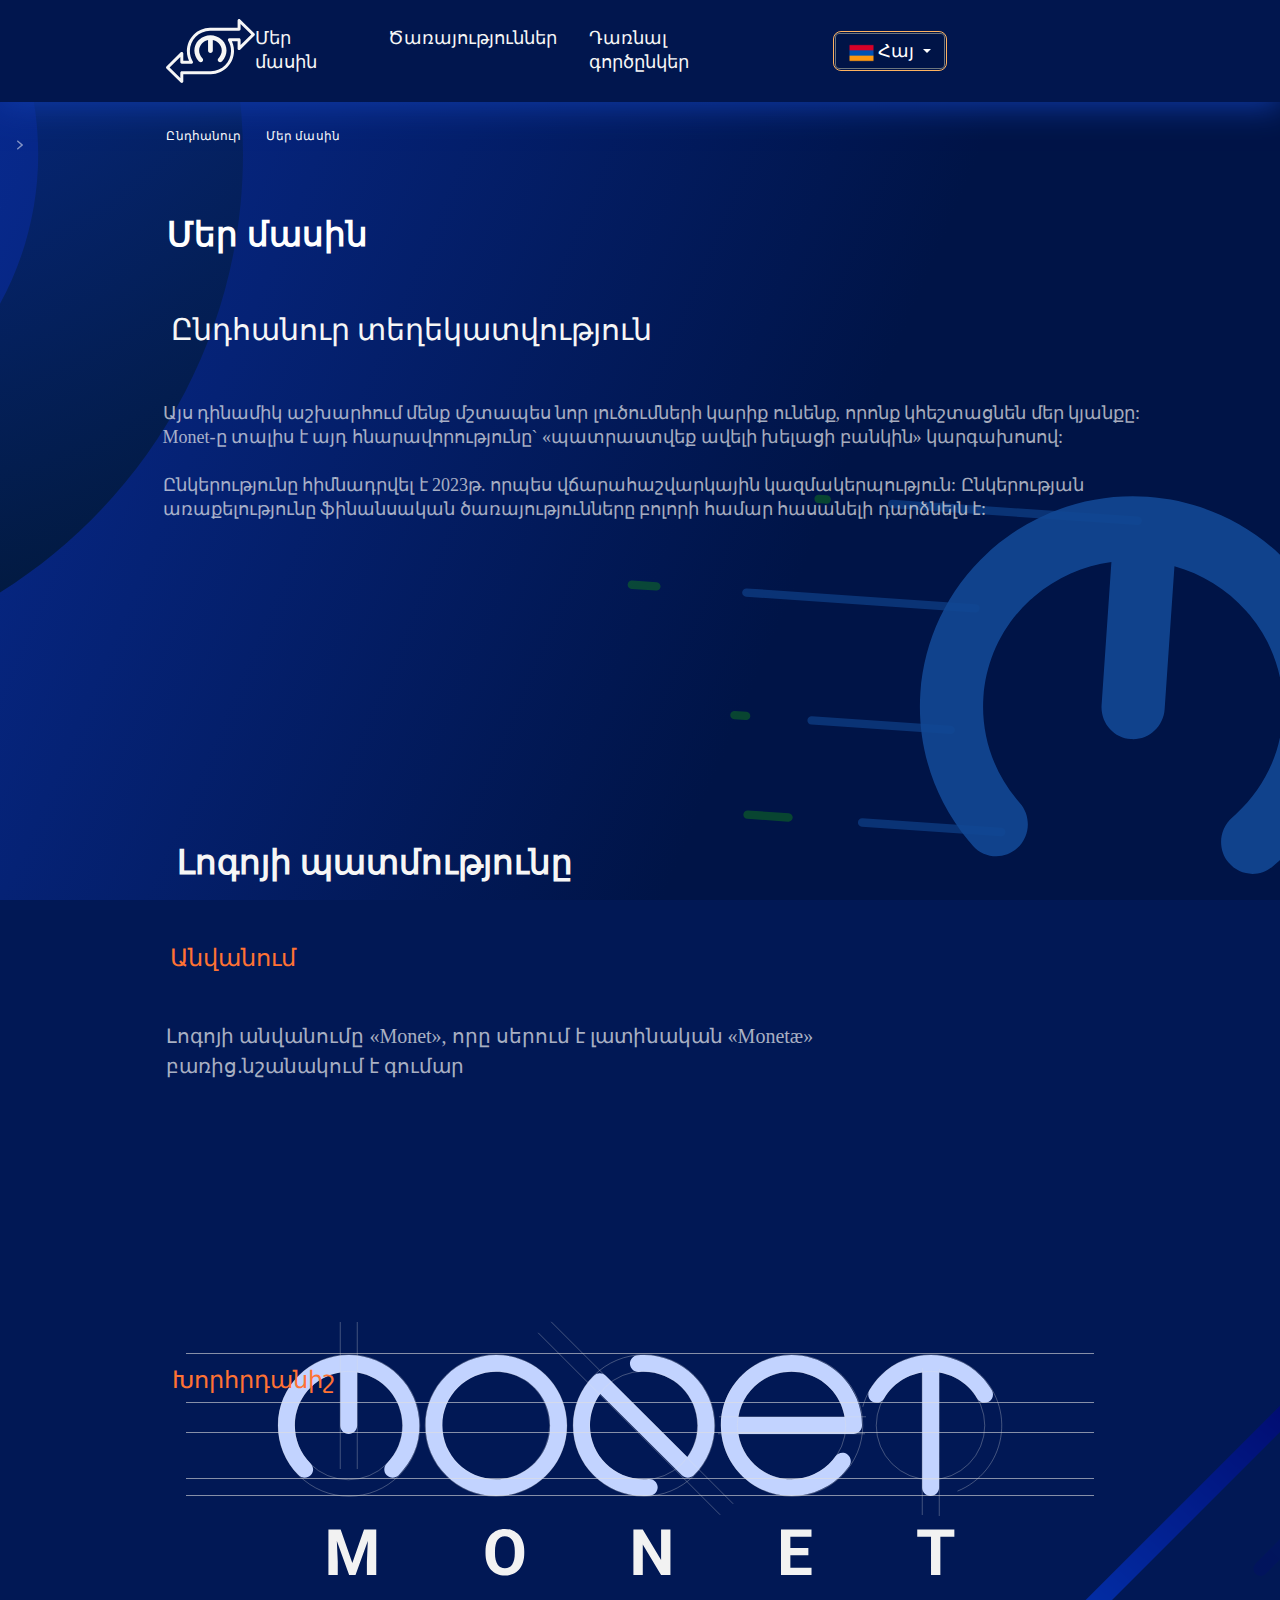
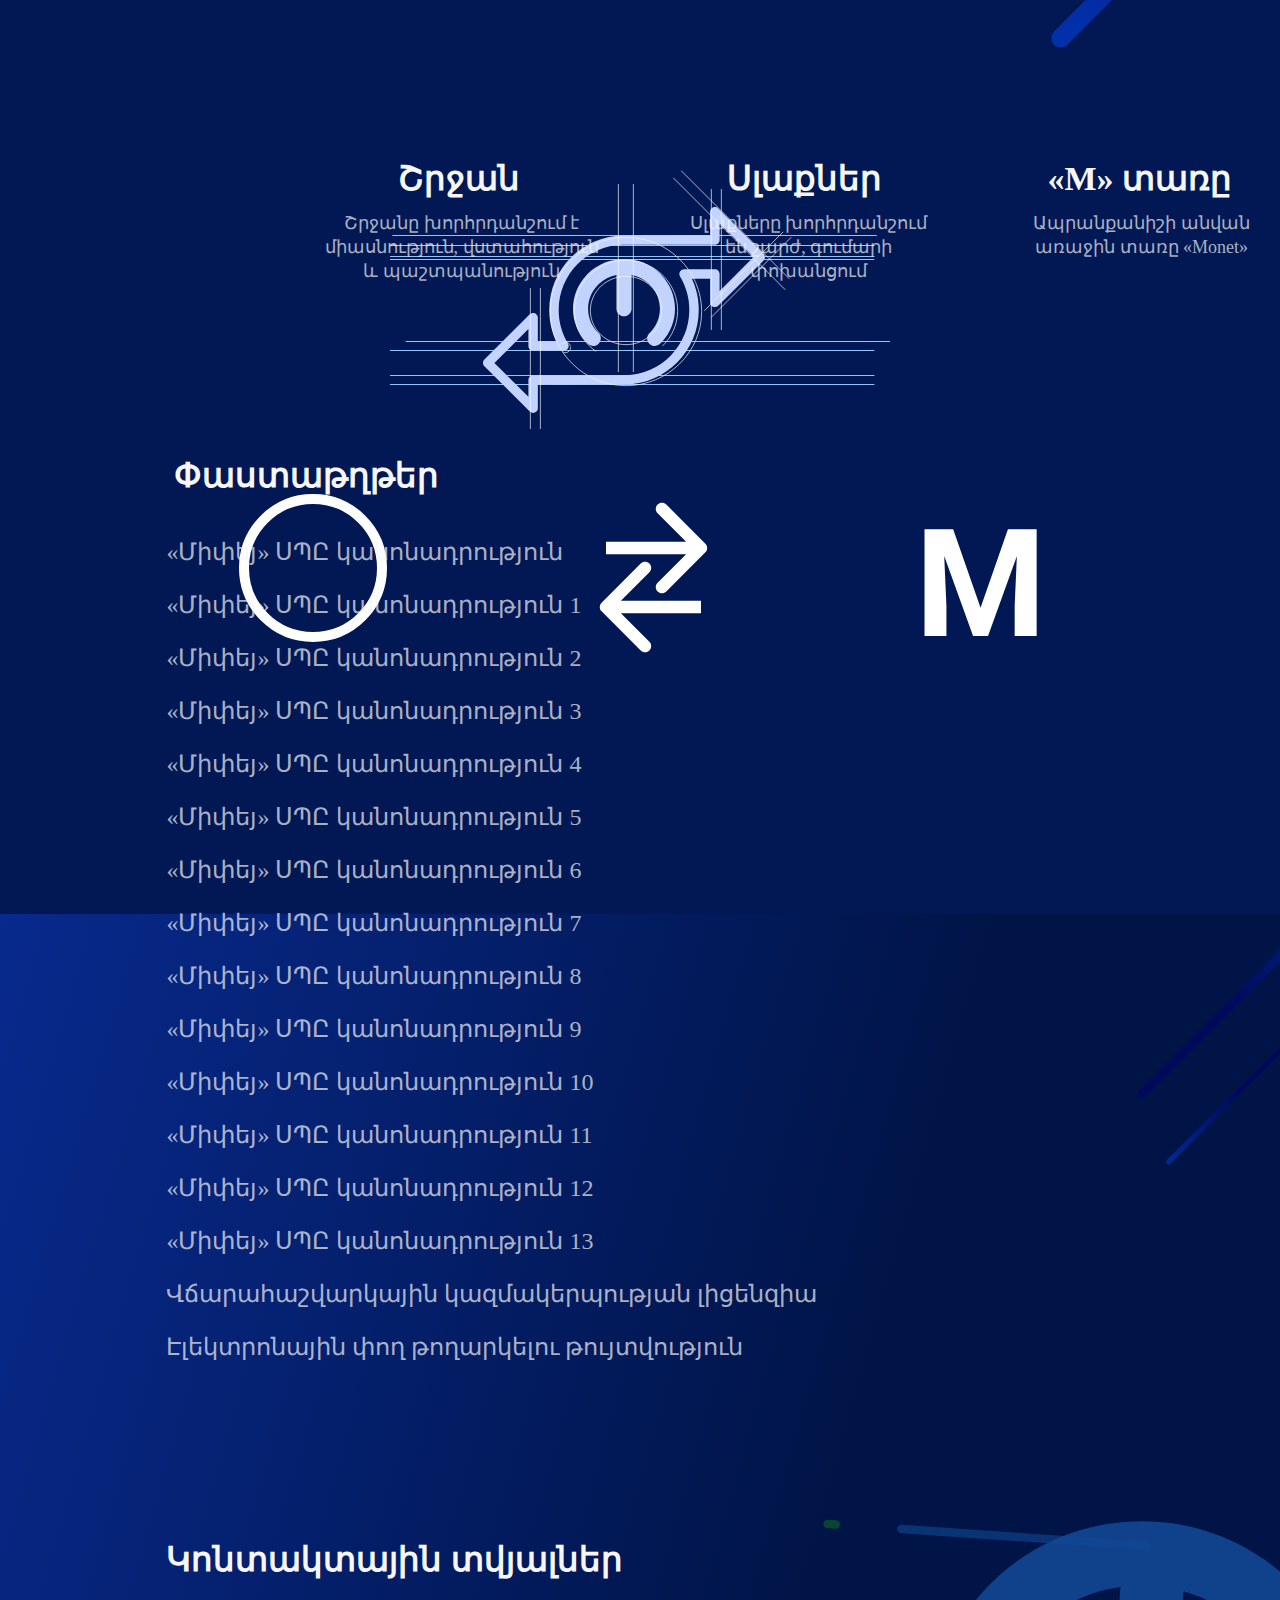
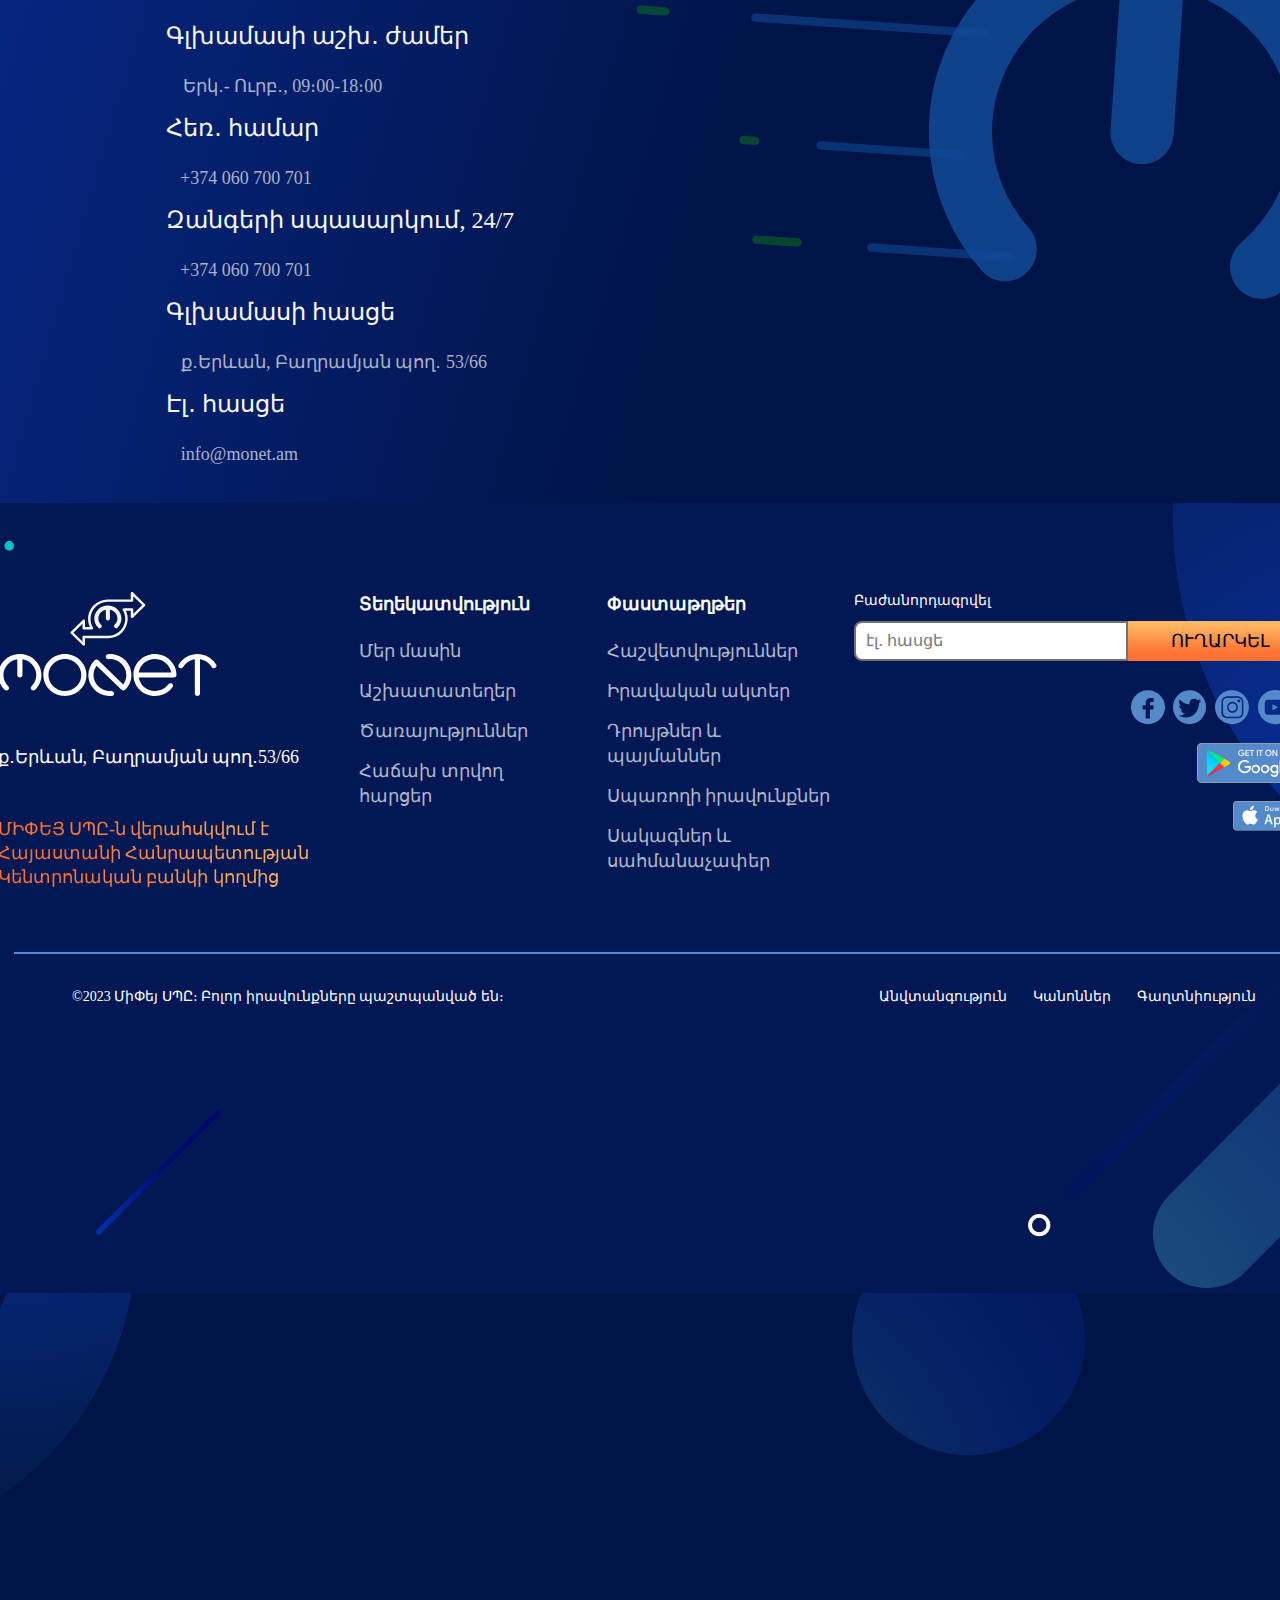
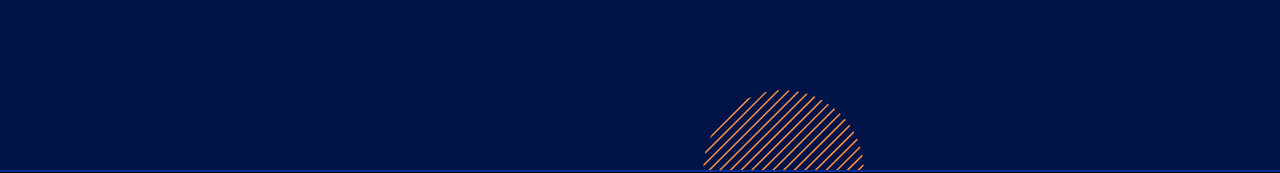
==== commit 628da4b0: "j" ====
--- a/about.html
+++ b/about.html
@@ -216,72 +216,69 @@
           <h1 class="container-general">Գլխամասի աշխ․ ժամեր</h1>
           <span class="general-text">Երկ․- Ուրբ․, 09։00-18։00</span>
           <h1 class="wrapper-numberPhone">Հեռ․ համար</h1>
-          <span class="numper-phone">+374 00 000 000</span>
+          <span class="numper-phone">+374 060 700 701</span>
           <h1 class="telephone-24">Զանգերի սպասարկում, 24/7</h1>
-          <span class="numper-phone">+374 00 000 000</span>
+          <span class="numper-phone">+374 060 700 701</span>
           <h1 class="container-old-adress">Գլխամասի հասցե</h1>
           <span class="adrres-street">ք․Երևան, Բաղրամյան պող․ 53/66</span>
           <h1 class="container-emailadress">Էլ․ հասցե</h1>
-          <span class="text-emailadress">info@gmail.com</span>
-        </div>
-      </div>
-    </section>
-
-
-    <footer>
-      <div class="aboute-footer">
-        <div class="container-menu-footerhub">
-          <div class="footer-logo-icona">
-            <img src="./img/logo-monet-footer.svg" alt="image-logo">
-            <span>ք․Երևան, Բաղրամյան պող․53/66</span>
+          <span class="text-emailadress">info@monet.am</span>
+        </div>
+      </div>
+    </section>
+
+
+    <footer class="footer">
+      <div class="footer-container">
+        <div class="footer-container-main">
+          <div class="footer-container-col-1">
+            <img src="./img/logo-monet-footer.svg" 
+                 alt="image-logo"
+                 class="img-monet-logo"
+                 > 
+            <div>
+              <span>ք․Երևան, Բաղրամյան պող․53/66</span>
+            </div>
             <h1>ՄԻՓԵՅ ՍՊԸ-ն վերահսկվում է Հայաստանի Հանրապետության Կենտրոնական բանկի կողմից</h1>
           </div>
-          <div class="footer-document">
+          <div class="footer-left-navbar">
             <h1>Տեղեկատվություն</h1>
-            <ul class="navbar-footer">
-              <li><a href="#">Մեր մասին</a></li>
+            <ul>
+              <li><a href="./about.html">Մեր մասին</a></li>
               <li><a href="#">Աշխատատեղեր</a></li>
               <li><a href="#">Ծառայություններ</a></li>
-              <li><a href="#">Հաճախ տրվող հարցեր</a></li>
+              <li><a href="./asked.html">Հաճախ տրվող հարցեր</a></li>
             </ul>
           </div>
-          <div class="footer-document-text">
-            <div class="footer-document">
-              <h1>Փաստաթղթեր</h1>
-              <ul class="nav-menuhub">
-                <li><a href="#">Հաշվետվություններ</a></li>
-                <li><a href="#">Իրավական ակտեր</a></li>
-                <li><a href="#">Դրույթներ և պայմաններ</a></li>
-                <li><a href="#">Սպառողի իրավունքներ</a></li>
-                <li><a href="#">Սակագներ և սահմանաչափեր</a></li>
-              </ul>
-            </div>
-          </div>
-          <div class="footer-input-registration">
-    
-    
-            <div class="col display-footer-hide">
-              <h3>Կապ մեզ հետ</h3>
-              <div
-                class="row container-hub-flexDirect wrapper-flexDirect"
-              >
-                <div class="col-sm-12">
-                  <form action="" class="container-menu-form">
-                    <input
-                      type="email"
-                      placeholder="էլ․ հասցե"
-                      class="container-input-email"
-                    />
-                    <button><span>Բաժանորդագրվել</span></button>
-                    <button class="btn-footerclick"><span>Բաժանորդագրվել</span></button>
-                  </form>
-                </div>
-                <div class="col-sm-12">
-                  <div class="container">
-                    <div class="row row-cols-auto">
-                      <div
-                        class="col wrapper-hub-direction container-googleplay"
-                      >
+          <div class="footer-right-navbar">
+            <h1>Փաստաթղթեր</h1>
+            <ul>
+              <li><a href="./reports.html">Հաշվետվություններ</a></li>
+              <li><a href="./lawpage.html">Իրավական ակտեր</a></li>
+              <li><a href="./կանոնադրություն/Դրույթներ ու պայմաններ.pdf" download="Դրույթներ ու պայմաններ.pdf">Դրույթներ և պայմաններ</a></li>
+              <li><a href="./կանոնադրություն/Սպառողի իրավունքներ.pdf" download="Սպառողի իրավունքներ.pdf">Սպառողի իրավունքներ</a></li>
+              <li><a href="./limit.html">Սակագներ և սահմանաչափեր</a></li>
+            </ul>
+          </div>
+          <div class="footer-left-subscribebar">
+              <div class="subscribebar-form">
+                <h3>Բաժանորդագրվել</h3>
+                <form>
+                  <input
+                  type="email"
+                  placeholder="էլ․ հասցե"
+                  class="subscribebar-form-input"
+                />
+                <div class="container-subscribebar-form-btn">
+                  <button>
+                      Ուղարկել
+                  </button>
+                </div>
+                </form>
+              </div>
+              <div class="cntainer-social-links">
+                    <div class="social-links">
+                       <div class="social-links-row">
                         <a href="#">
                           <img
                             src="./img/hub/facbook.svg"
@@ -291,59 +288,57 @@
                         </a>
                         <a href="#">
                           <img
+                            src="./img/hub/twiter.svg"
+                            alt="/image/Twiter"
+                            class="wrapper-twiter"
+                          />
+                        </a>
+                        <a href="#">
+                          <img
+                            src="./img/hub/instagram.svg"
+                            alt="/image/Instagram"
+                            class="wrapper-instagram"
+                          />
+                        </a>
+                        <a href="#">
+                          <img
+                            src="./img/hub/youtube.svg"
+                            alt="/image/Youtube"
+                            class="wrapper-youtube"
+                          />
+                        </a>
+                        <a href="#">
+                          <img
                             src="./img/hub/linkdlin.svg"
                             alt="/image/Linkdlin"
                             class="wrapper-Linkdlin"
                           />
                         </a>
-                        <a href="#">
-                          <img
-                            src="./img/hub/instagram.svg"
-                            alt="/image/Instagram"
-                            class="wrapper-instagram"
-                          />
-                        </a>
-                        <a href="#">
-                          <img
-                            src="./img/hub/youtube.svg"
-                            alt="/image/Youtube"
-                            class="wrapper-youtube"
-                          />
-                        </a>
-                        <a href="#">
-                          <img
-                            src="./img/hub/twiter.svg"
-                            alt="/image/Twiter"
-                            class="wrapper-twiter"
-                          />
-                        </a>
-                      </div>
-                    </div>
-                  </div>
-                </div>
-                <div class="col-sm-12 container-googleplay">
-                  <a href="#">
-                    <img
-                      src="./img/hub/a.obv7nw-0.svg"
-                      alt="/image/GooglePlay"
-                      class="wrapper-googlePlay"
-                    />
-                  </a>
-                </div>
-                <div class="col-sm-12 container-googleplay">
-                  <a href="#">
-                    <img src="./img/hub/ff.svg" alt="/image"  class="hub-icon"/>
-                  </a>
-                </div>
+                       </div>
+                       <div class="market">
+                        <div class="play-market">
+                          <a href="#">
+                            <img src="./img/hub/a.obv7nw-0.svg" alt="/image"  class="hub-icon"/>
+                          </a>
+                        </div>
+                        <div class="app-market">
+                          <a href="#">
+                            <img src="./img/hub/ff.svg" alt="/image"  class="hub-icon"/>
+                          </a>
+                        </div>
+                       </div>
+                    </div> 
               </div>
-            </div>
-    
-    
-    
-            <div class="col-sm-12 wrapper-content-lineFotter"></div>
-            <div class="col-sm-12 container-footer-textEnd">
-              <span> <span class="res-foot">©2023 ՄիՓեյ ՍՊԸ։</span> Բոլոր իրավունքները պաշտպանված են։</span>
-              <ul class="footer-menu-hub">
+          </div>
+        </div>
+        <div class="fotter-container-low-content">
+         <div class="fotter-container-line"></div>
+         <div class="fotter-container-low">
+            <div class="sipay-certificate-logo">
+              <span> <span >©2023 ՄիՓեյ ՍՊԸ։</span> Բոլոր իրավունքները պաշտպանված են։</span>
+            </div>
+            <div class="">
+              <ul class="footer-menu-low-bar">
                 <li>
                   <a href="#">Անվտանգություն</a>
                 </li>
@@ -351,21 +346,14 @@
                   <a href="#">Կանոններ</a>
                 </li>
                 <li>
-                  <a href="#">Գաղտնիություն</a>
+                  <a href="./կանոնադրություն/Գաղտնիության քաղաքականություն.pdf" download="Գաղտնիության քաղաքականություն.pdf">Գաղտնիություն</a>
                 </li>
               </ul>
             </div>
-    
-    
-    
-    
-    
-    
-    
-          </div>
-        </div>
-      </div>
-    </footer>
+         </div>
+        </div>
+      </div>
+   </footer>
   </div>
 
 
--- a/style/style.css
+++ b/style/style.css
@@ -1,4 +1,3 @@
-
 
 * {
   margin: 0;
@@ -6,9 +5,6 @@
   box-sizing: border-box;
 }
 
-body {
-  font-family: Montserrat arm !important;
-}
 li {
   list-style: none;
 }
@@ -30,7 +26,6 @@
 }
 .container__block {
   width: 100%;
-  height: 6048px;
   background-repeat: no-repeat;
   background-size: cover !important;
   background-image: url(../img/section/HomePageView1.svg);
@@ -39,7 +34,7 @@
 .wrapper-header {
   position: relative;
   width: 100%;
-  padding: 0.2rem rem;
+  padding: 0.2rem;
   background: #01164e;
   box-shadow: 0px 4px 30px 0px #0f3aa6;
   z-index: 2;
@@ -81,7 +76,9 @@
 .links li:active a {
   color: #ff7233;
 }
-
+.burger-open-menu{
+  display: none;
+}
 .wrapper-navbar {
   display: flex;
   align-items: center;
@@ -207,7 +204,9 @@
   text-align: left;
   color: #212121;
 }
-
+.wrapper_section01{
+  display: none;
+}
 .dropdown-item:hover {
   background: #ffb25f !important;
   border: 1px solid #ffb25f !important;
@@ -980,7 +979,7 @@
   display: flex;
   flex-direction: column;
   gap: 32px;
-  margin: 8.8% 12.8%;
+  margin: 9.8% 12.8%;
 }
 
 .wrapper_welcome {
@@ -1039,6 +1038,8 @@
   border: 2px solid #FF7233;
   color: #FF7233;
 white-space: nowrap;
+padding: 0;
+text-align: center;
 }
 
 .wrapper-procedure-text {
@@ -1282,7 +1283,10 @@
 .container-securety-monet{
   margin: -12% 23%;
   display: flex;
-    flex-direction: column;
+  flex-direction: column;
+  position: relative;
+  top: 179px;
+
 }
 .wrapper-icon-monetText{
   display: flex;
@@ -1354,6 +1358,8 @@
 }
 .container-work-frend{
   margin: 23% 13%;
+  position: relative;
+  top: 300px;
 }
 .wrapper-work-info{
   display: flex;
@@ -1531,6 +1537,8 @@
 linear-gradient(0deg, #FF7233, #FF7233);
 border: 2px solid #FF7233;
 color:  #FF7233;
+padding: 0;
+text-align: center;
 }
 
 
@@ -1546,6 +1554,9 @@
   background-size: cover !important;
   background-repeat: no-repeat;
   background-position: center;
+}
+.container-about{
+  overflow: hidden;
 }
 .content-old{
   display: flex;
@@ -1863,44 +1874,13 @@
 /* Մեր մասին About section end */
 
 /* Reports start */
-.wrapper-reportstext h1 {
-  width: 384px;
-  min-height: 48px;
-  font-family: Montserrat arm;
-  font-size: 34px;
-  font-weight: 600;
-  line-height: 48px;
-  letter-spacing: 0em;
-  text-align: center;
-  color: #f6f6f6;
-}
-
-.wrapper-reportstext {
-  position: absolute;
-  left: 5%;
-  top: 50px;
-}
-
-.wrapper-reportstext1 {
-  position: absolute;
-  left: 0;
-  top: 50px;
-}
-
-.wrapper-reportstext1 a span {
-  width: 459px;
-  min-height: 24px;
-  font-family: Montserrat arm;
-  font-size: 18px;
-  font-weight: 400;
-  line-height: 24px;
-  letter-spacing: 0em;
-  text-align: left;
-  color: #f6f6f6b2;
-}
-
-.wrapper-reportstext1 a {
-  text-decoration: none !important;
+.container-reports-main{
+  width: 100%;
+  min-height: 1347px;
+  background-image: url(../img/section/AccountingPageView.svg);
+  background-size: cover;
+  background-position: center;
+  background-repeat: no-repeat;
 }
 
 /* Reports end */
@@ -1915,123 +1895,245 @@
   text-align: left;
   color: #ffffff;
 }
-
+.wrapper-repost{
+
+  min-height: 15px;
+  font-family: Montserrat arm;
+font-size: 12px;
+font-weight: 400;
+line-height: 15px;
+letter-spacing: 0.01em;
+text-align: left;
+color: #FFFFFF;
+
+}
+.content-partnerpage h1{
+  width: 407px !important;
+  position: relative;
+  bottom: 50px;
+  left: -23px;
+
+}
+.footer-partnerpage{
+  position: relative;
+  top: 162px;
+}
+.container-partner-wrap{
+  display: flex;
+  flex-wrap: wrap;
+  width: 1200px;
+  gap: 30px;
+  position: relative;
+  left: 195px;
+  bottom: 57px;
+
+}
+.container-name-partner{
+  width: 310px;
+  min-height: 99px;
+}
+.container-repost-text{
+  display: flex;
+  flex-direction: column;
+  gap: 38px;
+  margin: 4.8% 13%;
+}
+.reports-footer{
+  margin: 42% 0;
+}
+.container-repost-text h1{
+  width: 384px;
+  min-height: 48px;
+font-family: Montserrat arm;
+font-size: 34px;
+font-weight: 600;
+line-height: 48px;
+letter-spacing: 0em;
+text-align: center;
+color: #F6F6F6;
+
+}
+.container-repost-text span{
+  width: 459px;
+  min-height: 24px;
+font-family: Montserrat arm;
+font-size: 18px;
+font-weight: 400;
+line-height: 24px;
+letter-spacing: 0em;
+text-align: left;
+color: #F6F6F6B2;
+
+}
 /* Asked container start */
-.wrapper-repost {
-  width: 100%;
-  min-height: 1163px;
-}
-
-.wrapper-aboute-position {
-  position: relative;
-  top: 58px;
-}
-
-.wrapper-repost-text h1 {
+.container-main-asked{
+  width: 100%;
+  min-height: 1721px;
+  background-image: url(../img/section/FAQPageView.svg);
+  background-size: 100%;
+  background-repeat: no-repeat;
+}
+
+.text-asked{
+  width: 156px !important;
+}
+.wrapper-new-cont{
+  display: flex;
+  gap: 9px;
+  align-items: center;
+  margin: 1.9% 12.8%;
+}
+
+.wrapper-new-cont span a{
+  width: 75px;
+  min-height: 15px;
+  font-family: Montserrat arm;
+font-size: 12px;
+font-weight: 400;
+line-height: 15px;
+letter-spacing: 0.01em;
+text-align: center;
+color: #FFFFFF;
+
+}
+.wrapper-col{
+  width: 156px;
+  min-height: 15px;
+  font-family: Montserrat arm;
+font-size: 12px;
+font-weight: 400;
+line-height: 15px;
+letter-spacing: 0.01em;
+text-align: center;
+color: #FFFFFF;
+
+}
+.wrapper-text-info{
+  display: flex;
+  flex-direction: column;
+  gap: 39px;
+  margin: 5% 12.8%;
+}
+
+.wrapper-text-info h1{
   width: 441px;
   min-height: 48px;
-  font-family: Montserrat arm;
-  font-size: 34px;
-  font-weight: 600;
-  line-height: 48px;
-  letter-spacing: 0em;
-  text-align: left;
-  color: #f6f6f6;
-}
-
-.wrapper-dev1 span {
-  max-width: 863px;
-  width: 100%;
+font-family: Montserrat arm;
+font-size: 34px;
+font-weight: 600;
+line-height: 48px;
+letter-spacing: 0em;
+text-align: left;
+color: #F6F6F6;
+
+}
+.wrapper-text-info span{
+  width: 863px;
   min-height: 48px;
-  font-family: Montserrat arm;
-  font-size: 18px;
+font-family: Montserrat arm;
+font-size: 18px;
+font-weight: 400;
+line-height: 24px;
+letter-spacing: 0em;
+text-align: left;
+color: #F2F2F2;
+
+}
+.container-main-textoll h1{
+  width: 187px;
+  min-height: 42px;
+font-family: Montserrat arm;
+font-size: 30px;
+font-weight: 500;
+line-height: 42px;
+letter-spacing: 0em;
+text-align: center;
+color: #F6F6F6;
+
+}
+.container-main-textoll{
+  margin: -2% 45%;
+}
+#accordionExample{
+  width: 1431px;
+    border: 1px solid #FF9149;
+    margin: 5.5% 12.8%;
+}
+.card-header{
+  border: 1px solid #FF9149 !important;
+}
+.card{
+  background-color: unset !important;
+}
+.accordion>.card>.card-header{
+  border-bottom: none !important;
+  border-left: none !important;
+  border-right: none !important;
+}
+.flex-btn{
+  display: flex !important;
+  justify-content: space-between;
+}
+.flex-btn h1{
+  width: 854px;
+  min-height: 22px;
+  font-family: Montserrat arm;
+font-size: 18px;
+font-weight: 600;
+line-height: 24px;
+letter-spacing: 0em;
+text-align: left;
+color: #FCFCFC;
+
+}
+.card-body span{
+  width: 1120px;
+  min-height: 63px;
+  font-family: Montserrat arm;
+font-size: 18px;
+font-weight: 400;
+line-height: 24px;
+letter-spacing: 0em;
+text-align: left;
+color: #FCFCFC;
+
+}
+
+/* Asked container end */
+
+/* Partner Page start */
+.container-page-partner{
+  width: 100%;
+  background-image: url(../img/section/PartnerPageView.svg);
+  background-position: center;
+  background-size: cover;
+  background-repeat: no-repeat;
+  min-height: 1500px;
+  
+}
+
+.wrapper-abouteMenu{
+  display: flex;
+  align-items: center;
+  gap: 10px;
+  margin: 10% -37%;
+}
+.wrapper-abouteMenu li a{
+  font-family: Montserrat arm;
+  font-size: 12px;
   font-weight: 400;
-  line-height: 24px;
-  letter-spacing: 0em;
-  text-align: left;
-  color: #f2f2f2;
-  position: absolute;
-  top: 20px;
-}
-
-.container-dev2 h1 {
-  width: 182px;
-  min-height: 42px;
-  font-family: Montserrat arm;
-  font-size: 30px;
-  font-weight: 500;
-  line-height: 42px;
-  letter-spacing: 0em;
+  line-height: 15px;
+  letter-spacing: 0.01em;
   text-align: center;
-  color: #f6f6f6;
-  position: relative;
-  left: 45%;
-  top: 60px;
-}
-
-.wrapper-dev-open {
-  max-width: 1431px;
-  width: 100%;
-  min-height: 580px;
-  position: relative;
-  top: 50px;
-}
-
-.backTransper {
-  background: transparent !important;
-}
-
-.bigcontent {
-  display: flex;
-  justify-content: space-between;
-  align-items: center;
-}
-
-.bigcontent span {
-  width: 948px;
-  min-height: 22px;
-  font-family: Montserrat arm;
-  font-size: 18px;
-  font-weight: 600;
-  line-height: 24px;
-  letter-spacing: 0em;
-  text-align: left;
-  color: #fcfcfc;
-}
-
-.bodycard-text span {
-  width: 100%;
-  min-height: 63px;
-  font-family: Montserrat arm;
-  font-size: 18px;
-  font-weight: 400;
-  line-height: 24px;
-  letter-spacing: 0em;
-  text-align: left;
-  color: #fcfcfc;
-}
-
-.card-header {
-  border: 1px solid #ff9149;
-}
-
-.card-body {
-  border: 1px solid #ff9149;
-  border-top: none !important;
-}
-
-.btn.focus,
-.btn:focus {
-  box-shadow: none !important;
-}
-
-.backTransper1 {
-  border: 1px solid #ff9149 !important;
-}
-
-/* Asked container end */
-
-/* Partner Page start */
+  color: #FFFFFF;
+
+}
+.wrapper-abouteFlex{
+  margin: 2.5% 24%;
+    position: relative;
+    right: 11%;
+}
+
 .wrapper-partnerPage {
   max-width: 863px;
   width: 100%;
@@ -2053,7 +2155,7 @@
 }
 
 .container-partner-form {
-  padding: 50px 0px;
+  margin: 1.5% 3%;
 }
 
 .container-menu-name {
@@ -2082,15 +2184,19 @@
 
 .wrapper-formcontent {
   display: flex;
-  justify-content: center;
-  flex-wrap: wrap;
-  flex-direction: row;
-  gap: 50px;
-  align-items: center;
-  max-width: 1000px;
-  width: 100%;
-}
-
+    justify-content: center;
+    flex-wrap: wrap;
+    flex-direction: row;
+    align-items: center;
+    max-width: 1000px;
+    width: 100%;
+    margin: 1% -13%;
+    gap: 32px;
+}
+
+.partner-footer-hub{
+  margin: 22% 0%;
+}
 .display-footer-hide,
 .container-footer-menuHub {
   z-index: 10;
@@ -2107,7 +2213,18 @@
   text-align: left;
   color: #aaaaaa;
 }
-
+.wrapper-partner-old h1{
+  width: 423px;
+  min-height: 48px;
+font-family: Montserrat arm;
+font-size: 34px;
+font-weight: 600;
+line-height: 48px;
+letter-spacing: 0em;
+text-align: left;
+color: #F6F6F6;
+margin: 13% 22%;
+}
 .container-controll {
   width: 396px !important;
   height: 40px !important;
@@ -2171,83 +2288,75 @@
   border: none;
 }
 
-.elip1 {
-  width: 557px;
-  min-height: 660px;
-  position: absolute;
-  background-image: url(../img/aboute/radius5050.svg);
+
+
+.container-controll:hover {
+  border: 2px solid #ffb25f;
+}
+
+.container-controll:focus {
+  border: 4px solid #ff9149b2 !important;
+}
+
+.container-controll:disabled {
+  border: 2px solid #bdbdbd !important;
+}
+
+.container-textareal:hover textarea {
+  border: 2px solid #ffb25f;
+}
+
+.container-textareal textarea:focus {
+  border: 4px solid #ff9149b2 !important;
+}
+
+.container-textareal textarea:disabled {
+  border: 2px solid #bdbdbd !important;
+}
+
+.container-formbutton:hover button {
+  border: 2px solid #FF7233;
+  background: linear-gradient(0deg, #001447, #001447),
+linear-gradient(0deg, #FF7233, #FF7233);
+color:#FF7233 ;
+white-space: nowrap;
+}
+.form-left{
+  position: relative;
+    bottom: 9px;
+}
+
+
+/* Partner Page end */
+
+.btn-link img {
+  transform: rotate(180deg) !important;
+}
+
+.collapsed img {
+  transform: rotate(0deg) !important;
+}
+
+.none-mobile {
+  display: none;
+}
+
+/* LawPage start */
+.container-Lowpage-main{
+  width: 100%;
+  min-height: 2087px;
+  background-image: url(../img/section/LawPageView.svg);
+  background-size: cover;
   background-position: center;
   background-repeat: no-repeat;
-  background-size: cover;
-  bottom: 380px;
-}
-
-.container-controll:hover {
-  border: 2px solid #ffb25f;
-}
-
-.container-controll:focus {
-  border: 4px solid #ff9149b2 !important;
-}
-
-.container-controll:disabled {
-  border: 2px solid #bdbdbd !important;
-}
-
-.container-textareal:hover textarea {
-  border: 2px solid #ffb25f;
-}
-
-.container-textareal textarea:focus {
-  border: 4px solid #ff9149b2 !important;
-}
-
-.container-textareal textarea:disabled {
-  border: 2px solid #bdbdbd !important;
-}
-
-.container-formbutton:hover button {
-  background: #ffb25f;
-}
-
-.container-formbutton:active button {
-  background: #ffb763;
-}
-
-.container-formbutton:disabled button {
-  background: #001447;
-}
-
-/* Partner Page end */
-
-.btn-link img {
-  transform: rotate(180deg) !important;
-}
-
-.collapsed img {
-  transform: rotate(0deg) !important;
-}
-
-.none-mobile {
-  display: none;
-}
-
-/* LawPage start */
+}
+
 .wrapper-law {
   width: 100%;
   min-height: 1582px;
 }
 
-.elipversion1 {
-  width: 557px;
-  min-height: 660px;
-  position: absolute;
-  background-image: url(../img/aboute/radius5050.svg);
-  background-position: center;
-  background-repeat: no-repeat;
-  background-size: cover;
-  bottom: 60%;
-}
+
 
 .wrapper-reportstext1 h1 {
   width: 362px;
@@ -2266,7 +2375,9 @@
   left: 22%;
   top: 65px;
 }
-
+.wrapper-laws{
+  margin: -1.9% 18%;
+}
 .wrapper-laws h1 {
   max-width: 481px;
   width: 100%;
@@ -2283,59 +2394,58 @@
 .container-lawclick {
   display: flex;
   flex-direction: column;
-  align-items: flex-start;
-  justify-content: space-around;
+ 
+  justify-content: space-evenly;
   margin: auto;
   max-width: 1425px;
   width: 100%;
   min-height: 1038px;
   border-radius: 40px;
-  padding-left: 50px;
   background: linear-gradient(
     122.6deg,
     rgba(7, 40, 138, 0.92) 0.92%,
     rgba(0, 20, 71, 0.92) 48.5%
   );
-}
-
-.container-billing span {
-  max-width: 1294px;
-  width: 100%;
+  margin: 7% 13%;
+  padding-inline: 30px;
+}
+.container-info-text{
+  display: flex;
+  flex-direction: column;
+  margin: -1% 2.5%;
+}
+
+.container-info-text h1{
+  width: 1294px;
   min-height: 24px;
-  font-family: Montserrat arm;
-  font-size: 18px;
-  font-weight: 500;
-  line-height: 24px;
-  letter-spacing: 0em;
-  text-align: left;
-  color: #f6f6f6;
-}
-
-.container-learning span {
-  max-width: 158px;
-  width: 100%;
+font-family: Montserrat arm;
+font-size: 18px;
+font-weight: 500;
+line-height: 24px;
+letter-spacing: 0em;
+text-align: left;
+color: #F6F6F6;
+
+}
+.container-slag-vector{
+  display: flex;
+  gap: 10px;
+}
+.container-slag-vector span:nth-child(1){
+  width: 158px;
   min-height: 24px;
-  font-family: Montserrat arm;
-  font-size: 18px;
-  font-weight: 500;
-  line-height: 24px;
-  letter-spacing: 0em;
-  text-align: left;
-  color: #ff9149;
-}
-
-.container-learning a img {
-  padding: 20px 0px;
-}
-
-.container-learning img {
-  margin-left: 5px;
-}
-
-.container-learning a {
-  text-decoration: none !important;
-}
-
+font-family: Montserrat arm;
+font-size: 18px;
+font-weight: 500;
+line-height: 24px;
+letter-spacing: 0em;
+text-align: left;
+color: #FF9149;
+cursor: pointer;
+}
+.lawpage-footer{
+  margin: 12% 0;
+}
 /* LawPage end */
 
 /* Consume page start */
@@ -2371,18 +2481,6 @@
   margin-bottom: 120px;
 }
 
-.elipversion12 {
-  width: 557px;
-  min-height: 660px;
-  position: absolute;
-  background-image: url(../img/aboute/radius5050.svg);
-  background-position: center;
-  background-repeat: no-repeat;
-  background-size: cover;
-  bottom: 69%;
-  z-index: 1;
-  left: 0px;
-}
 
 .consum-link {
   position: relative;
@@ -2393,14 +2491,48 @@
   position: relative;
   z-index: 5;
 }
-
+.footer-conditions{
+  position: relative;
+  top: 129px;
+}
 .container-procedure {
   display: flex;
   justify-content: center;
   align-items: center;
   padding: 30px 0px;
 }
-
+.container-back-consume{
+  width: 100%;
+  background-image: url(../img/response/1920page.svg);
+  background-position: center;
+  background-size: cover;
+  background-repeat: no-repeat;
+  overflow: hidden;
+}
+.footer-consume{
+  position: relative;
+  top: 50px;
+}
+.footer-reports{
+  position: relative;
+  top: 430px;
+}
+.container-head-mony{
+  width: 100%;
+  background-image: url(../img/response/1920mony.svg);
+  background-repeat: no-repeat;
+  background-size: cover;
+  background-position: center;
+  overflow: hidden;
+}
+.footer-mony{
+  position: relative;
+  top: 30px;
+}
+.footer-partner{
+  position: relative;
+  top: 50px;
+}
 .container-procedur1 {
   max-width: 1285px;
   width: 100%;
@@ -2820,19 +2952,368 @@
   display: none;
 }
 
-/* Responsive Media */
-
-@media (max-width: 1920px) {
-  .container__block {
-    background-size: 100%;
+.footer {
+  position: relative;
+  top: 5px;
+  margin-left: 50px;
+  font-family: Montserrat arm;
+}
+.footer-container {
+  display: flex;
+  flex-direction: column;
+  max-width: 1920px;
+  min-height: 477px;
+  justify-content: center;
+  align-items: center;
+  gap: 55px;
+}
+.footer-container-main{
+  display: flex;
+  justify-content: space-between;
+  gap: 20px;
+}
+.footer-container-col-1{
+  display: flex;
+  flex-direction: column;
+  gap: 48.5px;
+}
+
+.footer-container-col-1 img {
+  width: 219px;
+  height: auto;
+  pointer-events: none;
+}
+.footer-container-col-1 div {
+  width: 329px;
+  height: 24px;
+  font-size: 18px;
+  font-weight: 400;
+  line-height: 24px;
+  letter-spacing: 0em;
+  text-align: left;
+  color: #FFFFFF;
+}
+
+.footer-container-col-1 h1 {
+  width: 331px;
+  min-height: 72px;
+  font-family: Montserrat arm;
+  font-size: 18px;
+  font-weight: 400;
+  line-height: 24px;
+  letter-spacing: 0em;
+  text-align: left;
+  background: -webkit-linear-gradient(180deg, #ffb763 10.52%, #ff7233 78.75%);
+  -webkit-background-clip: text;
+  -webkit-text-fill-color: transparent;
+}
+.footer-left-navbar{
+  display: flex;
+  flex-direction: column;
+  width: 244px;
+  height: 198px;
+  gap: 15px;
+  margin-left: 10px;
+}
+
+.footer-left-navbar h1 {
+  width: 208px;
+  min-height: 24px;
+  font-size: 18px;
+  font-weight: 700;
+  line-height: 24px;
+  letter-spacing: 0em;
+  text-align: left;
+  color: #FFFFFF;
   }
-  .container-aboute-background{
-    background-size: 100%;
-  }
-}
-
-@media (max-width: 1440px) {
-  .wrapper-text_info {
-    margin: 4.8%;
-  }
-}
+
+.footer-left-navbar ul {
+  display: flex;
+  flex-direction: column;
+  gap: 15px;
+}
+
+.footer-left-navbar ul li a {
+  font-size: 18px;
+  font-weight: 400;
+  line-height: 24px;
+  letter-spacing: 0em;
+  text-align: left;
+  color: #FFFFFFB2;
+}
+.footer-right-navbar{
+  display: flex;
+  flex-direction: column;
+
+  gap: 15px;
+  padding-left: 20px;
+}
+
+.footer-right-navbar h1{
+  width: 151px;
+  min-height: 24px;
+  font-size: 18px;
+  font-weight: 700;
+  line-height: 24px;
+  letter-spacing: 0em;
+  text-align: left;
+  color: #FFFFFF;
+}
+.footer-right-navbar ul{
+  display: flex;
+  flex-direction: column;
+  gap: 15px;
+}
+.footer-right-navbar ul li a{
+  font-size: 18px;
+  font-weight: 400;
+  line-height: 24px;
+  letter-spacing: 0em;
+  text-align: left;
+  color: #FFFFFFB2;
+}
+.footer-left-subscribebar{
+  display: flex;
+  flex-direction: column;
+  gap: 29px;
+}
+.subscribebar-form {
+  display: flex;
+  flex-direction: column;
+  gap: 4px;
+}
+.subscribebar-form form {
+  display: flex;
+}
+.subscribebar-form h3 {
+  width: 107px;
+  min-height: 17px;
+  font-size: 14px;
+  font-weight: 500;
+  line-height: 17px;
+  letter-spacing: 0px;
+  text-align: left;
+  color: #FFFFFF;
+}
+
+.subscribebar-form-input{ 
+  width: 274px;
+  background: #ffffff;
+  height: 40px;
+  border-radius: 8px 0px 0px 8px;
+  font-family: Mardoto;
+  font-size: 16px;
+  font-weight: 400;
+  outline: none;
+  line-height: 19px;
+  letter-spacing: 0em;
+  text-align: left;
+  color: #c8c8c8;
+  border: 2px solid #717171;
+  padding: 10px;
+  z-index: 3;
+}
+
+.subscribebar-form-input:hover{
+  border: 2px solid #FFB25F
+}
+.subscribebar-form-input:focus{
+  display: block;
+  border: 2px solid #FF7233; 
+  outline: 2px solid #FF9149;
+  line-height: 19px;
+  color: #717171;
+  border-right: none;
+}
+.subscribebar-form-input:disabled {
+  outline:none;
+  border: 2px solid #BDBDBD;
+  color: #BDBDBD;
+}
+
+.container-subscribebar-form-btn {
+  width: 205px;
+  height: 40px;
+  border-radius: 0px 8px 8px 0px;
+  background: linear-gradient(180deg, #FFB763 10.52%, #FF7233 78.75%);
+}
+
+
+.container-subscribebar-form-btn button :hover{
+ 
+  background: none;
+  border: none;
+}
+
+/* let start */
+.container-subscribebar-form-btn :hover {
+  width: 205px;
+  height: 40px;
+  background: linear-gradient(0deg, #001447, #001447),
+  linear-gradient(0deg, #FF7233, #FF7233);
+  border: 2px solid #FF7233;
+  color:  #FF7233;
+  padding: 0;
+
+  display: inline-block;
+
+  
+}
+
+/* let start */
+.container-subscribebar-form-btn button {
+  width: 185px;
+  min-height: 24px;
+  background: none;
+  border: none;
+  font-size: 18px;
+  font-weight: 500;
+  line-height: 24px;
+  letter-spacing: 0em;
+  text-align: center;
+  padding: 8px 10px 8px 10px;
+  border-radius: 0px 8px 8px 0px;
+  text-transform: uppercase;
+}
+.container__partnerpage{
+  width: 100%;
+  background-image: url(../img/response/PartnerPageView.svg);
+  background-position: center;
+  background-size: cover;
+  background-repeat: no-repeat;
+  overflow: hidden;
+  min-height: 1379px;
+}
+.cntainer-social-links{
+  display: flex;
+  justify-content: end;
+}
+.social-links{
+  display: flex;
+  flex-direction: column;
+  justify-content: end;
+  gap: 18px;
+}
+
+.social-links-row{
+  display: flex;
+  flex-wrap: wrap;
+  gap: 8px;
+}
+
+
+.market {
+  display: flex;
+  flex-direction: column;
+  justify-content: end;
+  gap: 18px;
+}
+
+.play-market{
+  text-align: end;
+}
+.app-market{
+  text-align: end;
+}
+.fotter-container-low-content{
+  display: flex;
+  flex-direction: column;
+  gap: 30px;
+  margin-right: 2px;
+}
+
+.fotter-container-line{
+  color:#5489CA ;
+  border: 1px solid #5489CA;
+  width: 1300px;
+}
+.fotter-container-low{
+  display: flex;
+  justify-content: space-between;
+  padding-inline: 58px;
+}
+.sipay-certificate-logo span {
+    width: 462px;
+    min-height: 18px;
+    font-size: 14px;
+    font-weight: 400;
+    line-height: 18px;
+    letter-spacing: 0em;
+    text-align: left;
+    color: #FFFFFF;
+}
+
+.footer-menu-low-bar {
+  display: flex;
+  flex-wrap: wrap;
+  gap: 26px;
+}
+.footer-menu-low-bar li a {
+  font-size: 14px;
+  font-weight: 400;
+  line-height: 17px;
+  letter-spacing: 0px;
+  text-align: left;
+  color: #ffffff;
+}
+.container-condi-back{
+  width: 100%;
+  min-height:2692px;
+  background-image: url(../img/response/1920page.svg);
+  background-position: center;
+  background-size: cover;
+  background-repeat: no-repeat;
+}
+.container__application{
+  width: 100%;
+  background-image: url(../img/partnior/ApplicationPageView.svg);
+  background-size: cover;
+  background-position: center;
+  background-repeat: no-repeat;
+  min-height: 1379px;
+  overflow: hidden;
+}
+.content-application h1{
+  width: 455px !important;
+    position: relative;
+    bottom: 50px;
+    left: -23px;
+
+}
+.wrapper-googlepay{
+  width: 237px;
+  min-height: 69px;
+  background-image: url(../img/partnior/googlepay.svg);
+  background-position: center;
+  background-size: cover;
+  background-repeat: no-repeat;
+}
+.container-downlard{
+  width: 231px;
+  min-height: 68px;
+  background-image: url(../img/partnior/download.svg);
+  background-position: center;
+  background-size: cover;
+  background-repeat: no-repeat;
+}
+.container-application-icon{
+  display: flex;
+  gap: 30px;
+  align-items: center;
+  justify-content: center;
+  width: calc(80%);
+}
+.footer-application{
+  position: relative;
+  top: 463px;
+}
+.container-paymant a{
+  font-family: Montserrat arm;
+font-size: 18px;
+font-weight: 500;
+line-height: 24px;
+letter-spacing: 0em;
+text-align: left;
+color: #FF9149;
+
+}